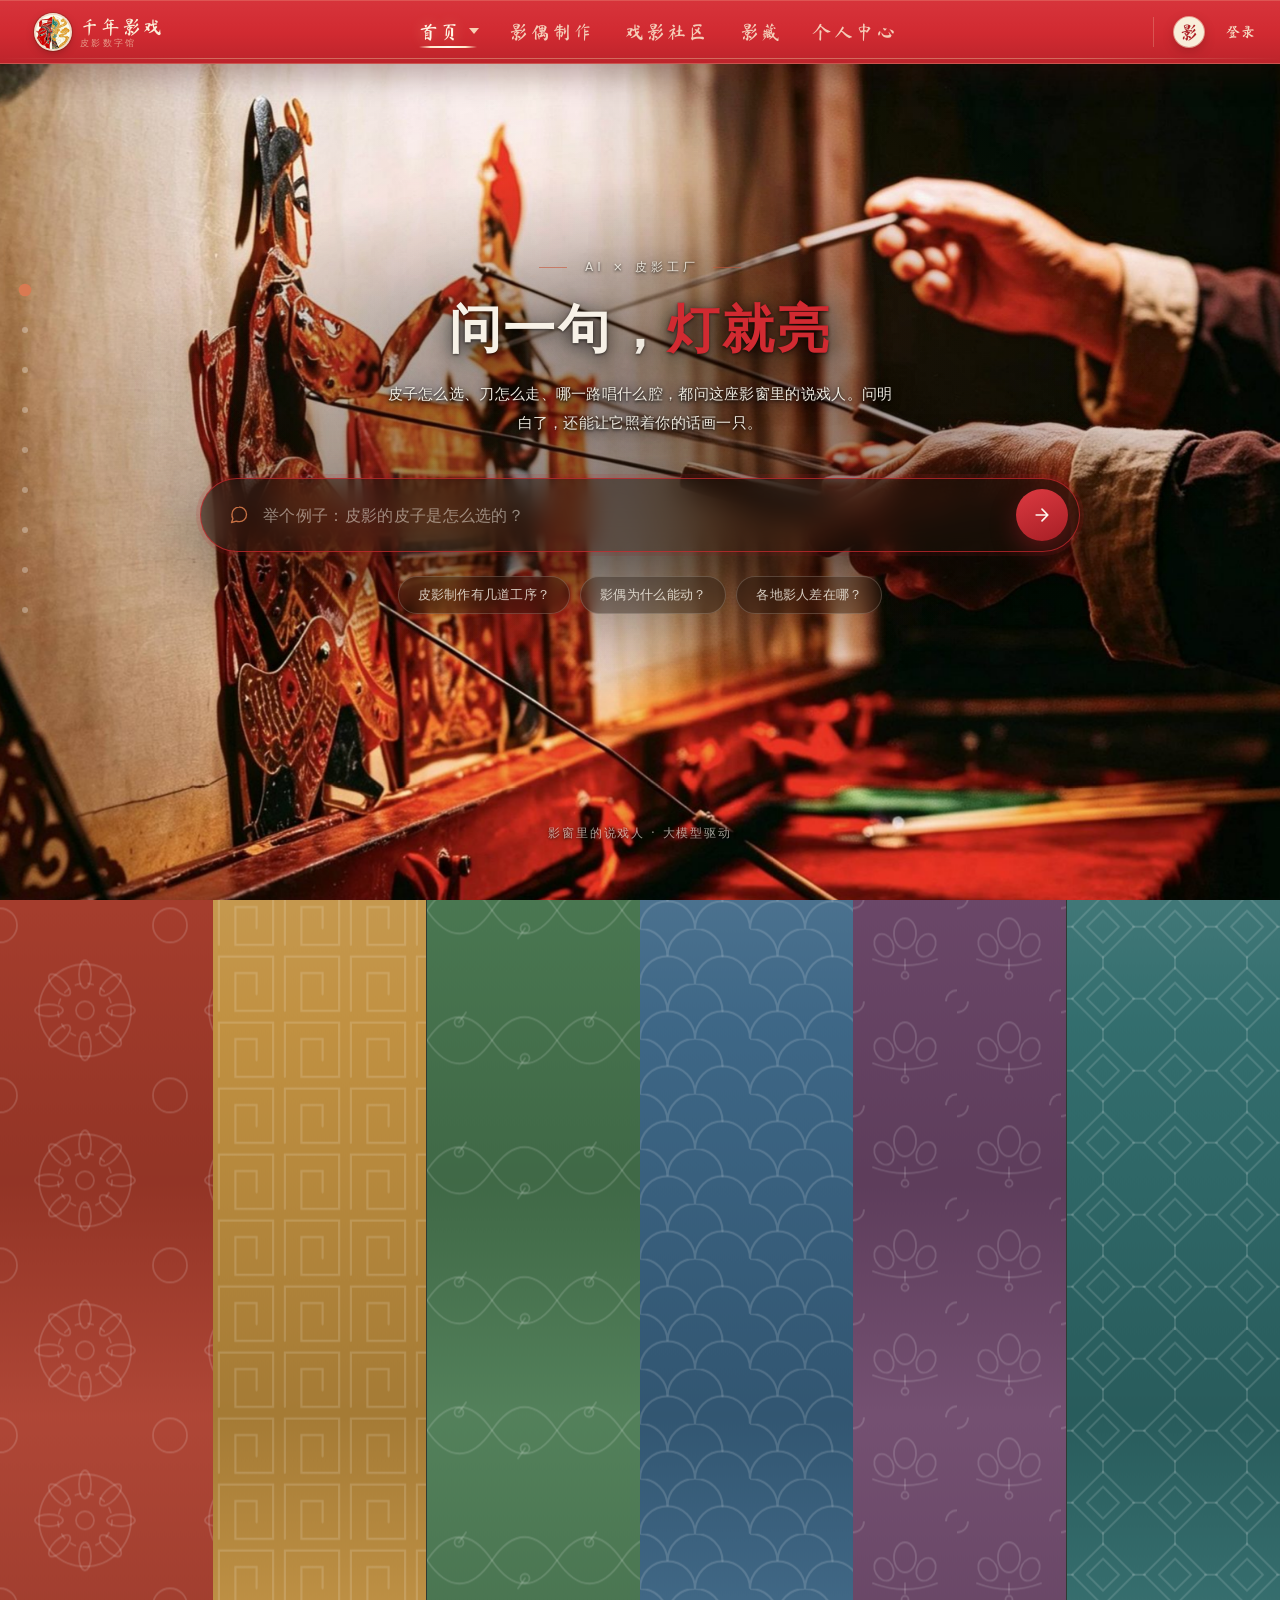
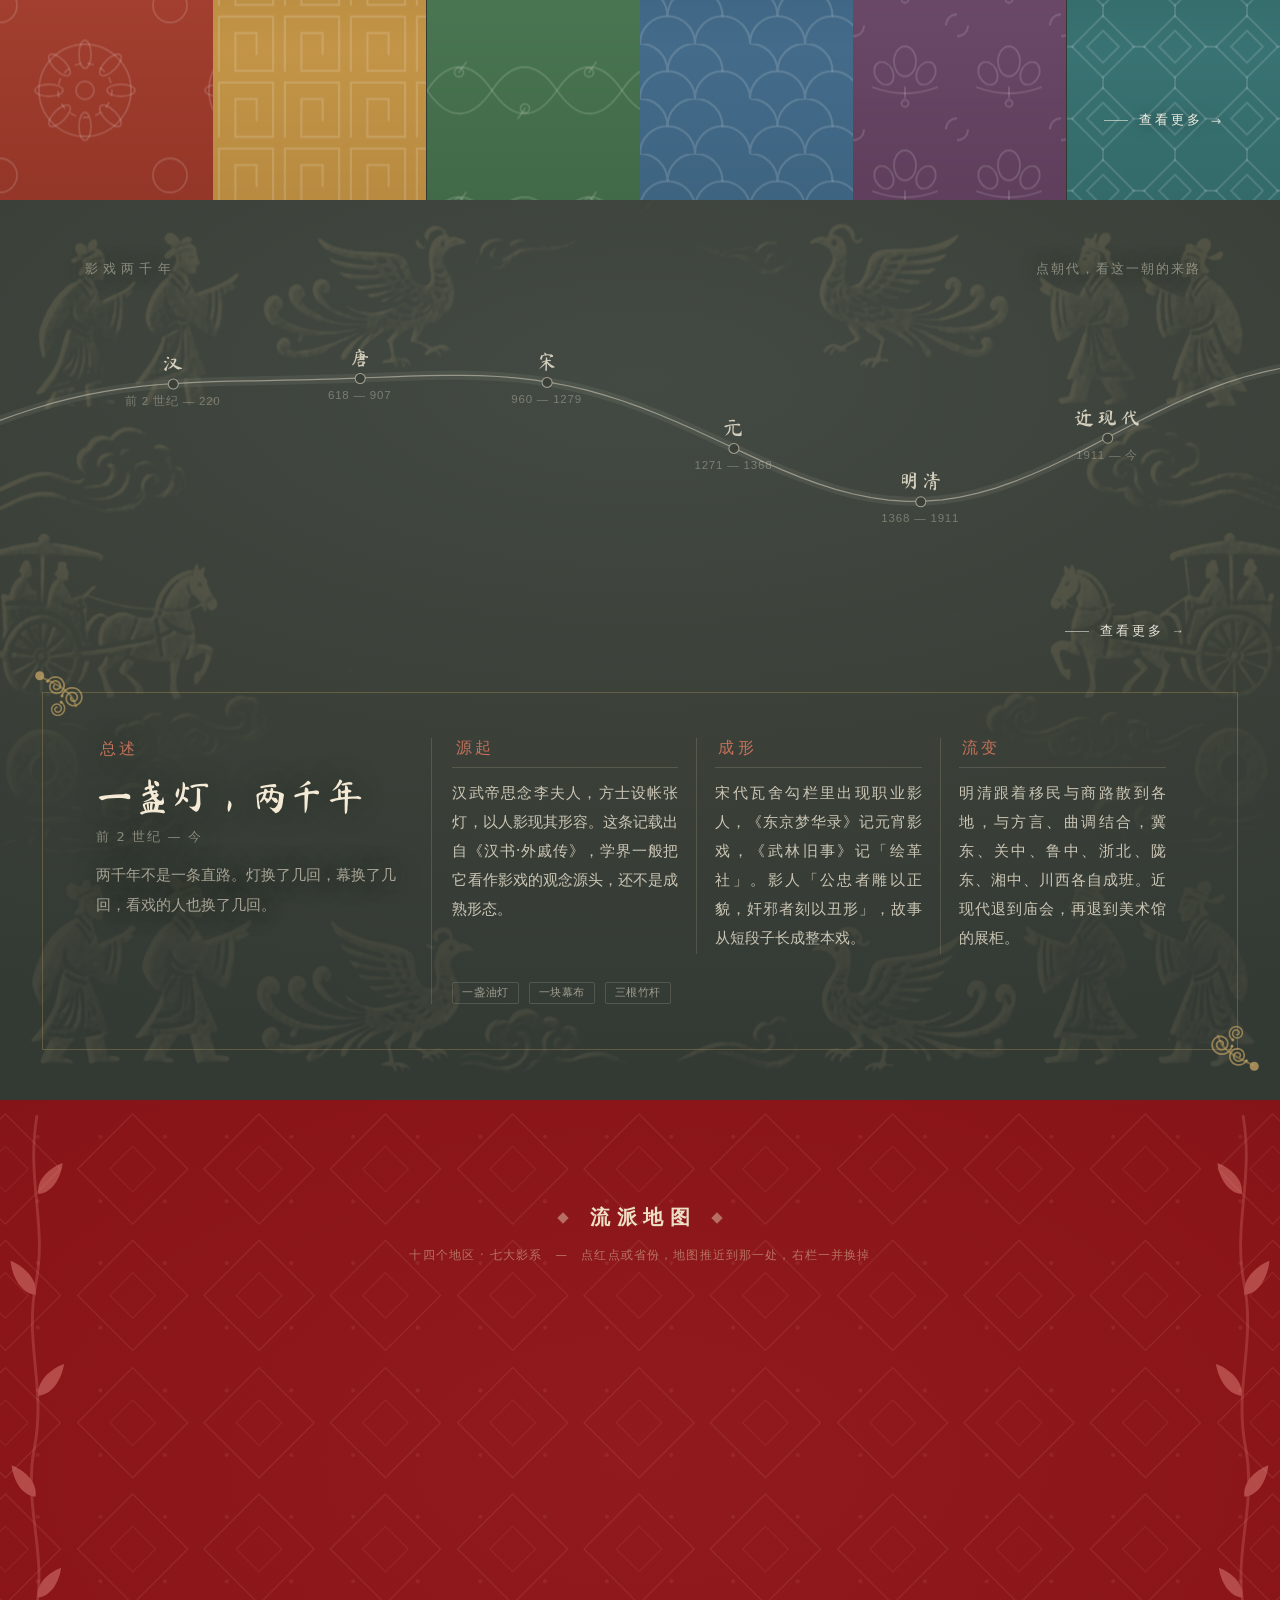
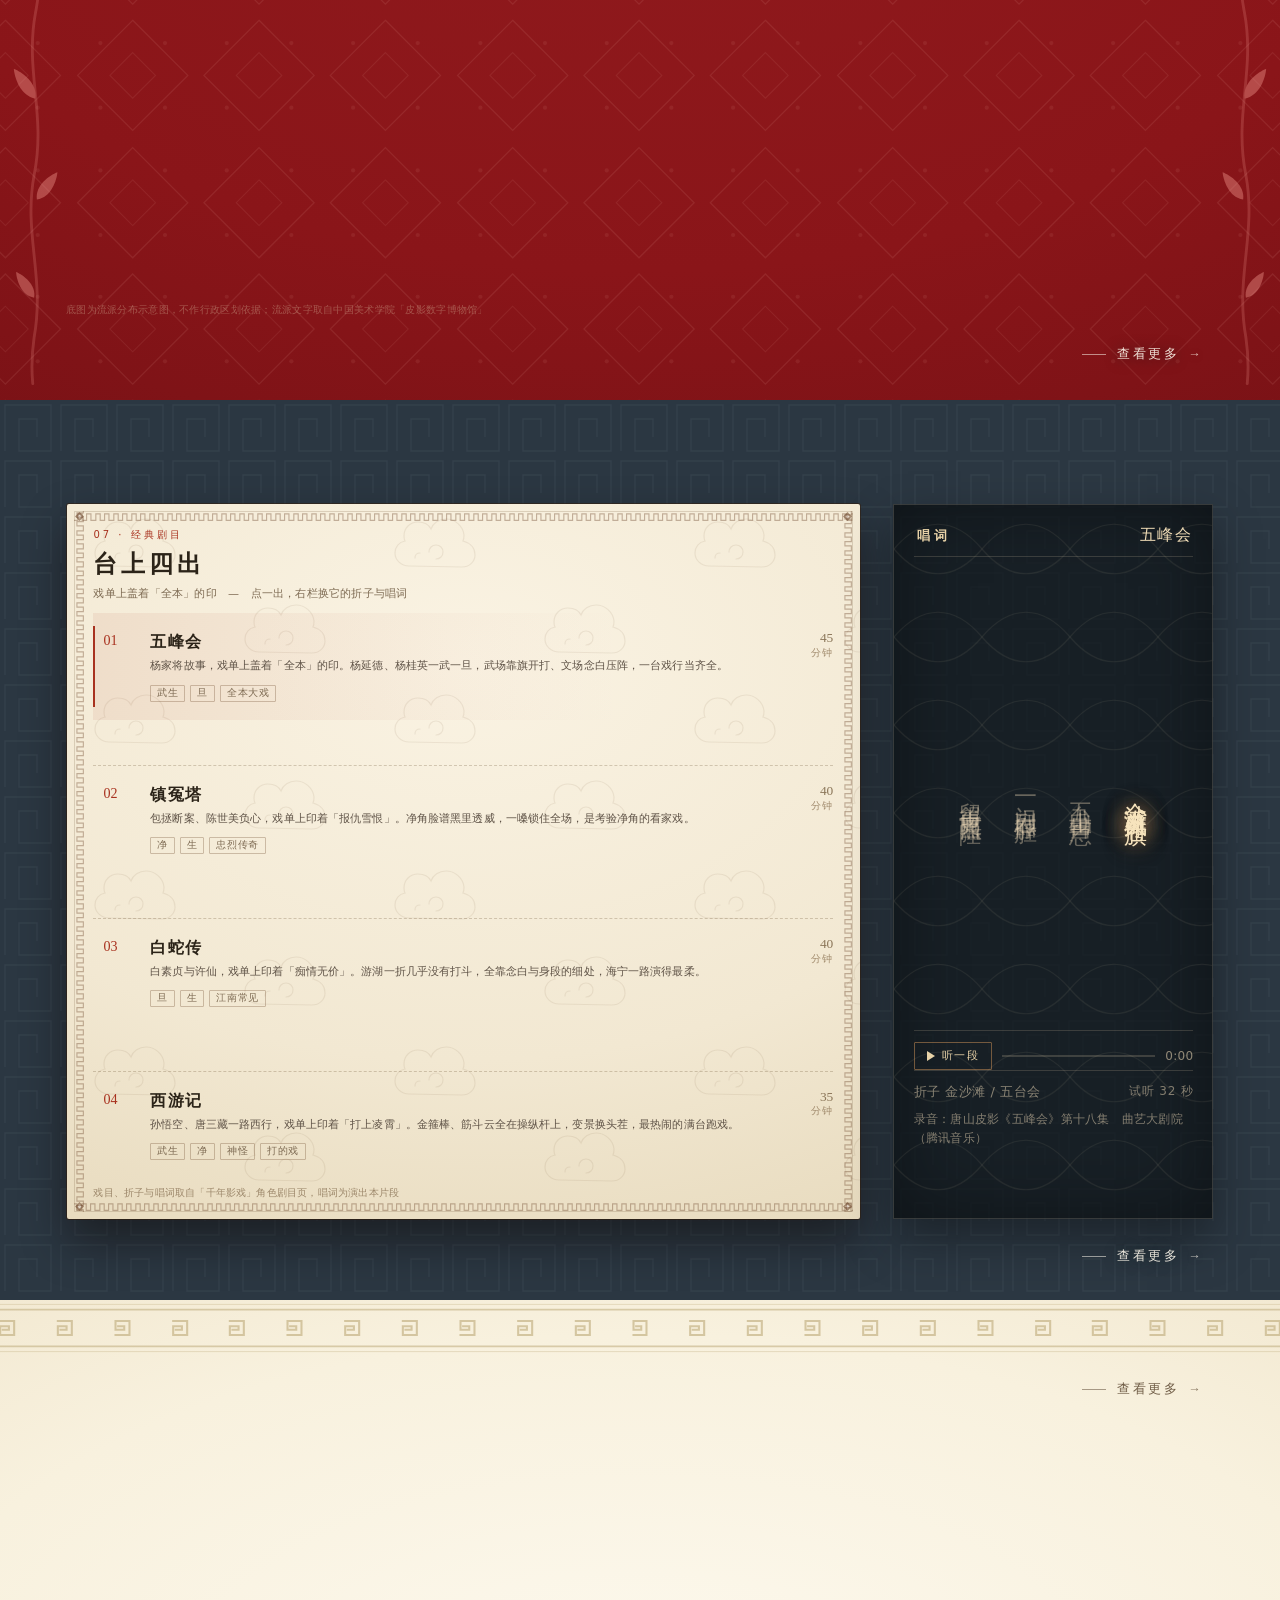
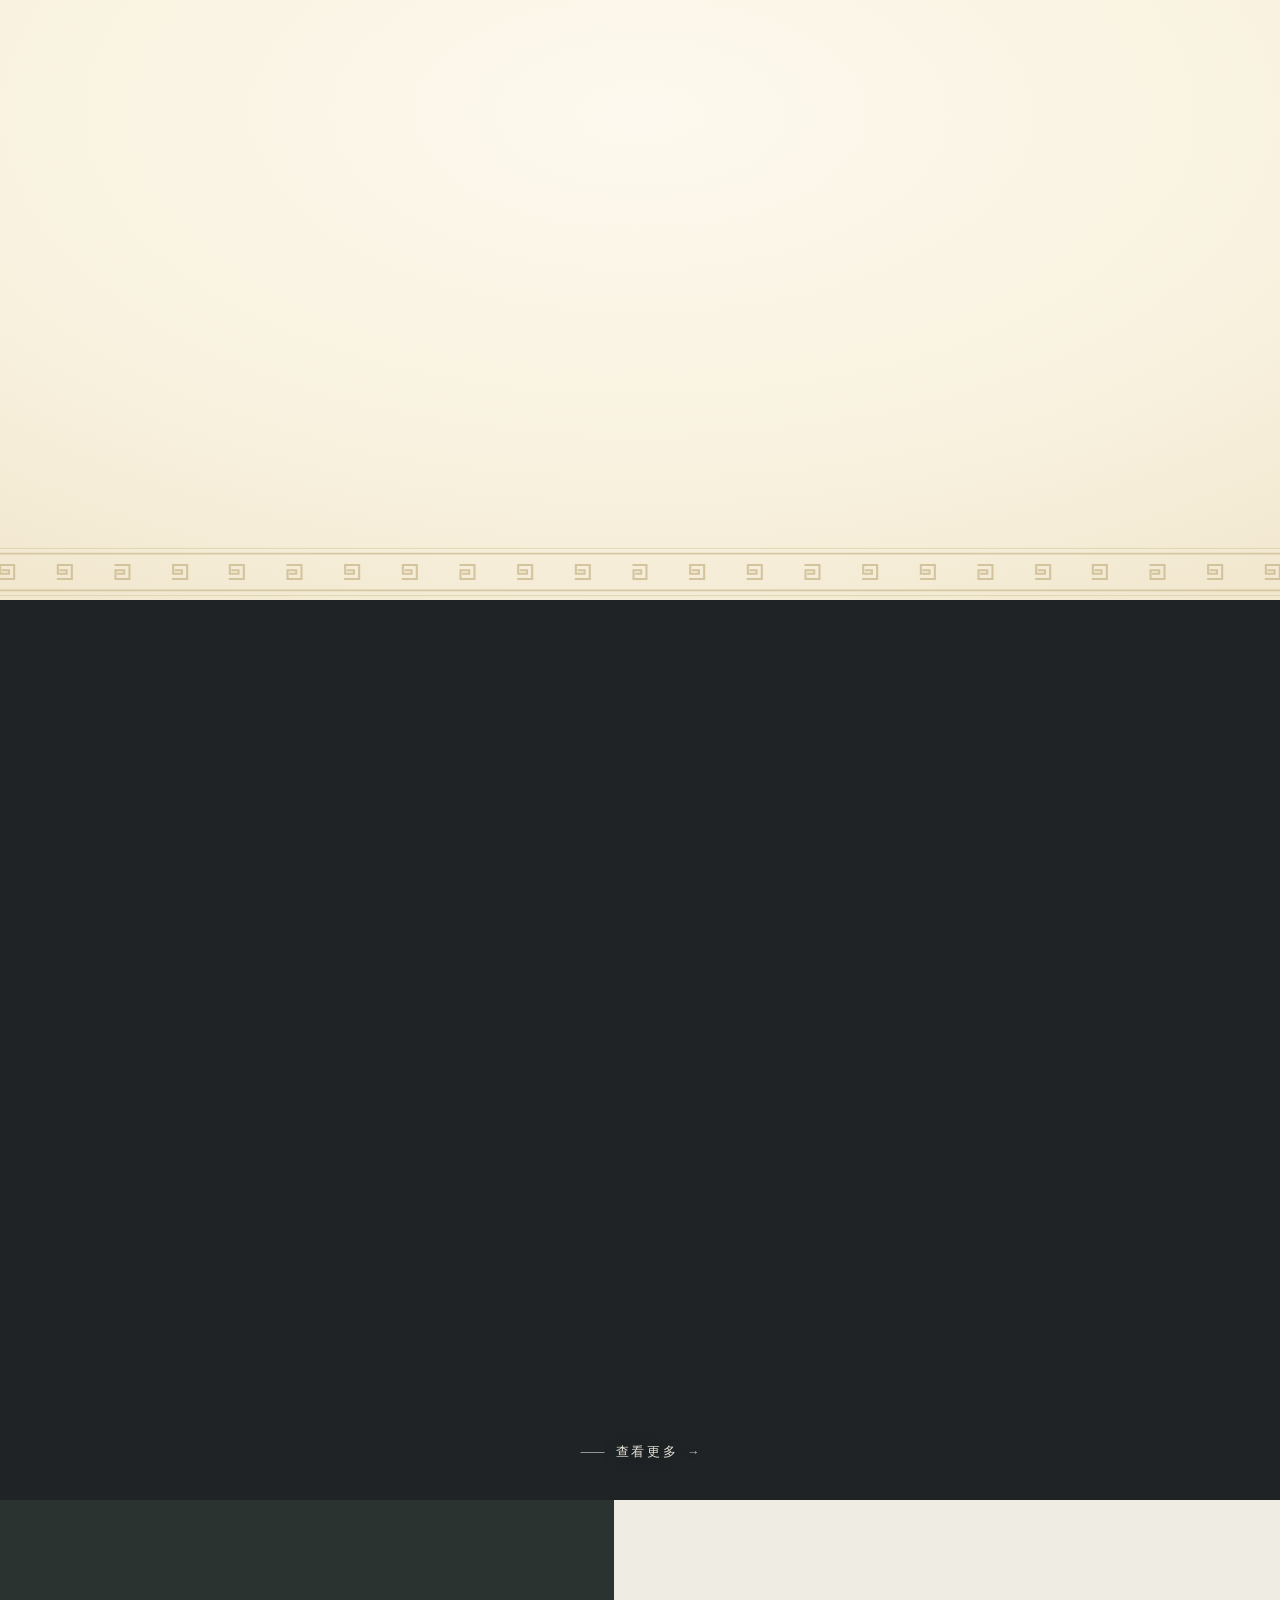
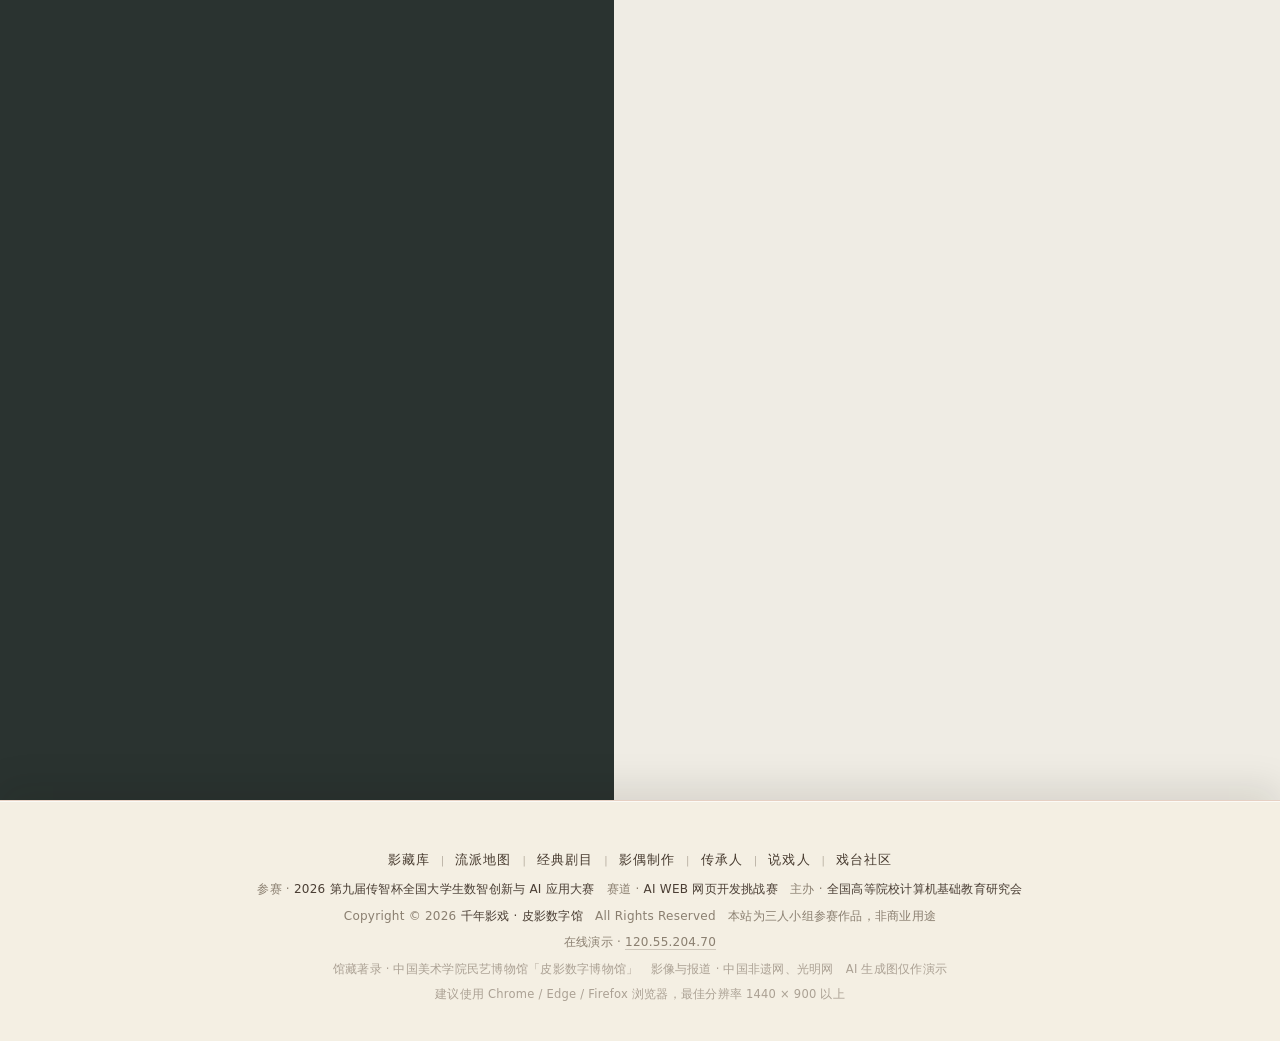
==== index.html @ c060899a "顶部导航收窄：匾额 78→64，徽标/字号/间距等比缩一档，三档断点同步下调" ====
<!doctype html>
<html lang="zh-CN">
<head>
<meta charset="utf-8">
<meta name="viewport" content="width=device-width, initial-scale=1">
<link rel="icon" href="favicon.ico" sizes="any">
<link rel="icon" type="image/png" sizes="32x32" href="assets/img/logo/favicon-32.png">
<link rel="apple-touch-icon" href="assets/img/logo/apple-touch-icon.png">
<title>千年影戏 · 一盏灯，两千年的影｜皮影数字馆</title>
<meta name="description" content="千年影戏·皮影数字馆：一盏灯、一张牛皮、两千年的影。九屏纵向影像志，从影史、流派、戏库到工序、影箱，附 AI 说戏人与线上影展。">
<meta name="author" content="千年影戏 · 三人小组">
<meta name="theme-color" content="#2a1b14">
<meta property="og:type" content="website">
<meta property="og:title" content="千年影戏 · 一盏灯，两千年的影">
<meta property="og:description" content="九屏影像志：影史、流派地图、经典剧目、影讯、七道工序、传承名册与影箱六器，附 AI 说戏人。">
<meta property="og:image" content="assets/img/logo/logo-512.png">
<meta name="twitter:card" content="summary_large_image">
<link rel="stylesheet" href="assets/css/font.css?v=11405">
<link rel="stylesheet" href="assets/css/brush.css?v=11405">
<link rel="stylesheet" href="assets/css/token.css?v=11870">
<link rel="stylesheet" href="assets/css/layout.css?v=11870">
<link rel="stylesheet" href="assets/css/anim.css?v=11405">
<link rel="stylesheet" href="assets/css/hover.css?v=11405">
<link rel="stylesheet" href="assets/css/site.css?v=11870">
<link rel="stylesheet" href="assets/css/eras.css?v=11741">
<link rel="stylesheet" href="assets/css/news-open.css?v=11405">
</head>
<body class="is-viewing-0">

<!-- ================= 顶部固定导航：朱红横匾 ================= -->
<header class="site-head">
  <div class="head-inner">
    <a class="brand" href="index.html">
      <span class="brand-seal"><img src="assets/img/logo/logo-128.png" alt="千年影戏" width="40" height="40"></span>
      <span class="brand-txt"><b>千年影戏</b><i>皮影数字馆</i></span>
    </a>
    <nav class="head-nav">
      <div class="nav-drop">
        <a href="index.html" class="is-on" aria-haspopup="true">首页<i class="nav-caret"></i></a>
        <div class="nav-drop-menu" role="menu" aria-label="扩展栏目">
          <a href="eras.html" role="menuitem"><b>影史</b><span>一盏灯，两千年</span></a>
          <a href="atlas.html" role="menuitem"><b>流派地图</b><span>十四地 · 七大影系</span></a>
          <a href="repertoire.html" role="menuitem"><b>经典剧目</b><span>台上四出 · 戏库</span></a>
          <a href="dispatch.html" role="menuitem"><b>影讯</b><span>政策 · 最新报道</span></a>
          <a href="process.html" role="menuitem"><b>工艺</b><span>七道工序 · 走刀</span></a>
          <a href="lineage.html" role="menuitem"><b>传承</b><span>四代传灯 · 名册</span></a>
        </div>
      </div>
      <a href="craft.html">影偶制作</a>
      <a href="community.html">戏影社区</a>
      <a href="vault.html">影藏</a>
      <a href="profile.html">个人中心</a>
    </nav>
    <div class="head-user">
      <a class="hu" href="profile.html">
        <span class="hu-av" data-user-av>影</span>
        <span class="hu-tx" data-user-name>登录</span>
      </a>
    </div>
  </div>
</header>

<!-- ================= 左侧悬浮栏（首屏隐藏） ================= -->
<aside class="side-rail" aria-label="悬浮入口">
  <a class="rail-item" href="#page1"><span class="rail-ico"></span><span class="rail-txt"></span></a>
  <a class="rail-item" href="#page2"><span class="rail-ico"></span><span class="rail-txt"></span></a>
  <a class="rail-item" href="#page4"><span class="rail-ico"></span><span class="rail-txt"></span></a>
  <a class="rail-item" href="#page6"><span class="rail-ico"></span><span class="rail-txt"></span></a>
  <a class="rail-item" href="#page8"><span class="rail-ico"></span><span class="rail-txt"></span></a>
</aside>

<!-- ================= 右侧圆点导航 ================= -->
<nav class="dot-nav" aria-label="分屏导航">
  <button type="button" data-go="0"><i></i><span class="dot-tip"><b>皮影工厂</b></span></button>
  <button type="button" data-go="1"><i></i><span class="dot-tip"><b>影藏</b></span></button>
  <button type="button" data-go="2"><i></i><span class="dot-tip"><b>影史</b></span></button>
  <button type="button" data-go="3"><i></i><span class="dot-tip"><b>流派地图</b></span></button>
  <button type="button" data-go="4"><i></i><span class="dot-tip"><b>经典剧目</b></span></button>
  <button type="button" data-go="5"><i></i><span class="dot-tip"><b>影讯</b></span></button>
  <button type="button" data-go="6"><i></i><span class="dot-tip"><b>工序</b></span></button>
  <button type="button" data-go="7"><i></i><span class="dot-tip"><b>传承</b></span></button>
  <button type="button" data-go="8"><i></i><span class="dot-tip"><b>关于</b></span></button>
</nav>

<!-- ================= 分屏容器 ================= -->
<main id="deck" class="deck">
  <!-- ---------- 01 AI 问答：一个大输入框，发出去就进对话页 ---------- -->
  <section class="sec sec-ask" id="page1" data-anchor="page1">
    <!-- 首屏背景：六张实拍轮换，图在 assets/img/hero/，由 hero.js 换页 -->
    <div class="hero-bg" aria-hidden="true">
      <div class="hero-slide" style="background-image:url('assets/img/hero/06.jpg')"></div>
      <div class="hero-slide" style="background-image:url('assets/img/hero/02.jpg')"></div>
      <div class="hero-slide" style="background-image:url('assets/img/hero/05.jpg')"></div>
      <div class="hero-slide is-bright" style="background-image:url('assets/img/hero/01.jpg')"></div>
      <div class="hero-slide" style="background-image:url('assets/img/hero/04.jpg')"></div>
      <div class="hero-slide" style="background-image:url('assets/img/hero/03.jpg')"></div>
    </div>
    <div class="ask-veil" aria-hidden="true"></div>

    <div class="ask-wrap">
      <p class="ask-kicker">AI × 皮影工厂</p>
      <h1 class="ask-title">问一句，<em>灯就亮</em></h1>
      <p class="ask-lede">皮子怎么选、刀怎么走、哪一路唱什么腔，都问这座影窗里的说戏人。问明白了，还能让它照着你的话画一只。</p>

      <form class="ask-box" id="askForm" action="chat.html" method="get">
        <svg class="ask-ico" viewBox="0 0 24 24" aria-hidden="true" fill="none"
             stroke="currentColor" stroke-width="1.6" stroke-linecap="round" stroke-linejoin="round">
          <path d="M21 11.5a8.4 8.4 0 0 1-9 8.4 9.9 9.9 0 0 1-3.3-.6L3 21l1.7-4.6A8.2 8.2 0 0 1 3.6 11 8.4 8.4 0 0 1 12 2.6a8.4 8.4 0 0 1 9 8.9z"/>
        </svg>
        <input class="ask-input" id="askQ" name="q" type="text" maxlength="120"
               autocomplete="off" spellcheck="false"
               aria-label="向说戏人提问"
               placeholder="举个例子：皮影的皮子是怎么选的？">
        <button class="ask-go" type="submit" aria-label="开始对话">
          <svg viewBox="0 0 24 24" fill="none" stroke="currentColor" stroke-width="2"
               stroke-linecap="round" stroke-linejoin="round" aria-hidden="true">
            <path d="M5 12h13M12 5l7 7-7 7"/>
          </svg>
        </button>
      </form>

      <!-- 就地作答：点发送后答案摊在这里，不跳页 -->
      <div class="ask-live" id="askLive" hidden aria-live="polite">
        <div class="ask-live-head"><i></i><span>问：</span><b id="askLiveQ"></b></div>
        <div class="ask-live-body" id="askLiveA"></div>
        <div class="ask-live-foot">
          <a class="ask-live-more" id="askLiveMore" href="chat.html">接着说，进影窗问答<span aria-hidden="true">→</span></a>
          <button class="ask-live-close" id="askLiveClose" type="button">收起</button>
        </div>
      </div>

      <div class="ask-chips">
        <button type="button" data-q="皮影制作有几道工序？">皮影制作有几道工序？</button>
        <button type="button" data-q="影偶为什么能动？">影偶为什么能动？</button>
        <button type="button" data-q="各地影人差在哪？">各地影人差在哪？</button>
      </div>
    </div>

    <p class="ask-note">影窗里的说戏人 · 大模型驱动</p>
  </section>

  <!-- ---------- 02 彩色竖条墙 + 挂幅卡片 ---------- -->
  <section class="sec sec-panels sec-tone-1" id="page2" data-anchor="page2">
    <!-- 六块彩色底：一块一色，奇数块往上滑、偶数块往下滑 -->
    <div class="panels" aria-hidden="true">
      <i style="--pc:#ab3d2c"></i>
      <i style="--pc:#c08f3e"></i>
      <i style="--pc:#4a7a52"></i>
      <i style="--pc:#3a6484"></i>
      <i style="--pc:#6d476a"></i>
      <i style="--pc:#2f6b6b"></i>
    </div>

    <!-- 六件影箱家当：1/3/5 落在靠下那条水平线上、名字摆在卡片上方；
         2/4/6 落在靠上那条、名字摆在卡片下方，一上一下错开。
         点卡片 → 卡片连同名字滑走，宣纸方块载着著录从另一头滑上来 -->
    <div class="pcards pcards--six">
      <div class="pcell" style="--y:45%">
        <figure class="pcard" style="--r:-1.2deg; --c:#efc8bd; --d:0s">
          <span class="pcard-name">头茬</span>
          <img src="assets/img/parts/toucha.png" alt="皮影头茬：韦陀，清代，牛皮，河北邯郸肥乡旧店" width="675" height="900">
        </figure>
        <div class="pintro">
          <h3 class="pintro-title">头茬</h3>
          <p class="pintro-txt">一颗头定行当。这具韦陀专用头茬，刻纹盘绕、眉眼压得极低，眼与口都刻空——隔着亮子看，只剩一道黑影。头饰分冠、帽、盔、巾四类，看帽上的名色，就知这是将、是官，还是神。</p>
        </div>
      </div>
      <div class="pcell" style="--y:23.5%">
        <figure class="pcard" style="--r:1.4deg; --c:#f2dcae; --d:.15s">
          <span class="pcard-name">砌末</span>
          <img src="assets/img/parts/qiemo.png" alt="皮影砌末：椅子，清代，牛皮，河南安阳滑县" width="675" height="900">
        </figure>
        <div class="pintro">
          <h3 class="pintro-title">砌末</h3>
          <p class="pintro-txt">桌椅、案几、山石，一场戏的场面靠这几件拼。这把带扶手的椅子椅腿已残，关节上的绑绳还在。砌末全靠简约的符号点题——富贵人家添几笔雕刻，穷人家连裙围也不加。</p>
        </div>
      </div>
      <div class="pcell" style="--y:45%">
        <figure class="pcard" style="--r:1deg; --c:#c6ddca; --d:.3s">
          <span class="pcard-name">衬景</span>
          <img src="assets/img/parts/chenjing.png" alt="皮影衬景：莲花台，清代，牛皮，河北邯郸肥乡旧店" width="900" height="675">
        </figure>
        <div class="pintro">
          <h3 class="pintro-title">衬景</h3>
          <p class="pintro-txt">摆上莲花台，就知道这场戏在仙界。台上四个力士撑着莲座，一层花瓣一层云气，边角再挂两朵未开的莲。衬景只管交代「这是什么地方」，整幅铺满亮子，一米多高、两米多宽。</p>
        </div>
      </div>
      <div class="pcell" style="--y:23.5%">
        <figure class="pcard" style="--r:-1.4deg; --c:#bed6e9; --d:.45s">
          <span class="pcard-name">坐骑</span>
          <img src="assets/img/parts/zuoqi.png" alt="皮影坐骑：龙首驹，牛皮，河北唐山" width="900" height="675">
        </figure>
        <div class="pintro">
          <h3 class="pintro-title">坐骑</h3>
          <p class="pintro-txt">只在武戏和神怪戏里出场。龙首、马身，通体鳞甲，鬃毛一根根刻出，鞍鞯压在背上。件数最少，雕工反而最放得开——怎么密怎么刻。马腿的关节也留出皮线，跑起来才不僵。</p>
        </div>
      </div>
      <div class="pcell" style="--y:45%">
        <figure class="pcard" style="--r:-1deg; --c:#ddc3e0; --d:.6s">
          <span class="pcard-name">身段</span>
          <img src="assets/img/parts/liantou.png" alt="皮影身段：孙悟空整身，清代，牛皮，河北邯郸肥乡旧店" width="675" height="900">
        </figure>
        <div class="pintro">
          <h3 class="pintro-title">身段</h3>
          <p class="pintro-txt">不拆的一整件，头与身连在同一块皮上。这具悟空执棒而立，红裤、虎皮裙，脚下接一根签子直通上身。多数影人头身分开：身段叫「桩子」，胸臀四肢连手共十件，以皮线连缀。</p>
        </div>
      </div>
      <div class="pcell" style="--y:23.5%">
        <figure class="pcard" style="--r:1.2deg; --c:#bcdcd9; --d:.75s">
          <span class="pcard-name">戳子</span>
          <img src="assets/img/parts/chuozi.png" alt="皮影戳子：团花衫，清代，牛皮，甘肃天水" width="675" height="900">
        </figure>
        <div class="pintro">
          <h3 class="pintro-title">戳子</h3>
          <p class="pintro-txt">一件团花衫上要刻满团花，刀口留筋，透光才不糊。戏班看手艺，先看戳子的线密不密、留筋匀不匀。一套影箱头茬能有几百上千件，戳子只备几十件——换戏换的是头，身子还是那一件。</p>
        </div>
      </div>
    </div>

    <!-- 右下角：进「影藏」整页看六器与三百帧藏品 -->
    <a class="p-more" href="vault.html" aria-label="查看更多影藏藏品">
      <span class="p-more-txt">查看更多</span>
    </a>
  </section>

  <!-- ---------- 03 竖条上半 + 居中说明 ---------- -->
  <section class="sec sec-slots-half sec-tone-2" id="page3" data-anchor="page3">
    <!-- 整屏的剪纸花纹：六朝各一张，四角布局，中间空出来给字 -->
    <div class="era-figs" id="eraFigs" aria-hidden="true">
      <img src="assets/img/eras/pat/han.webp?v=11405" alt="">
      <img src="assets/img/eras/pat/tang.webp?v=11405" alt="">
      <img src="assets/img/eras/pat/song.webp?v=11405" alt="">
      <img src="assets/img/eras/pat/yuan.webp?v=11405" alt="">
      <img src="assets/img/eras/pat/ming.webp?v=11405" alt="">
      <img src="assets/img/eras/pat/modern.webp?v=11405" alt="">
    </div>

    <!-- 上半：一条流动的曲线，六朝钉在线上，随曲线一起走 -->
    <div class="era-band">
      <p class="era-kicker">影戏两千年</p>
      <p class="era-hint">点朝代，看这一朝的来路</p>

      <svg class="era-curve" id="eraCurve" preserveAspectRatio="none" aria-hidden="true">
        <path class="era-glow" id="eraGlow" d=""></path>
        <path class="era-line" id="eraLine" d=""></path>
      </svg>
      <div class="era-nodes" id="eraNodes"></div>
    </div>

    <!-- 下半：没选朝代时是总述，选中就换成那一朝 -->
    <div class="era-copy">
      <!-- 两枚角花挂在外层，切朝代时不参与重绘，所以不会闪 -->
      <i class="ec-corner ec-corner--tl" aria-hidden="true"></i>
      <i class="ec-corner ec-corner--br" aria-hidden="true"></i>
      <div class="ec" id="eraCopy"></div>
    </div>

    <a class="more more--eras" href="eras.html" aria-label="查看更多影史">查看更多</a>
  </section>

  <!-- ---------- 04 流派地图 + 地区介绍 ---------- -->
  <section class="sec sec-map sec-tone-4" id="page5" data-anchor="page5">
    <div class="sec-title">
      <i class="orn"></i>
      <h2 class="map-h">流派地图</h2>
      <i class="orn"></i>
    </div>
    <p class="map-sub">十四个地区 · 七大影系　—　点红点或省份，地图推近到那一处，右栏一并换掉</p>

    <div class="map-wrap">
      <div class="map-canvas">
        <div class="map-plate" data-rv>
          <svg class="cn-map" id="cnMap" viewBox="0 0 768.6 648.3" role="img"
               aria-label="中国皮影流派分布示意地图">
            <g id="cnProv"></g>
            <!-- 聚焦层：选中那一省的轮廓，一道浅蓝的线沿边流走 -->
            <g id="cnFocus" class="cn-focus" aria-hidden="true"></g>
            <g id="cnPins"></g>
          </svg>
          <div class="cn-inset" id="cnInset" aria-hidden="true"></div>

          <!-- 图例挂在图纸左上角，竖排 -->
          <div class="cn-legend" id="cnLegend" data-rv>
            <b class="cn-lg-t">七大影系</b>
          </div>
        </div>
        <p class="map-note">底图为流派分布示意图，不作行政区划依据；流派文字取自中国美术学院「皮影数字博物馆」</p>
      </div>

      <aside class="map-panel" id="mapPanel" aria-live="polite" data-rv></aside>
    </div>

    <a class="more more--map" href="atlas.html" aria-label="查看更多流派">查看更多</a>
  </section>

  <!-- ---------- 05 经典剧目：一张戏单 + 一栏唱词 ---------- -->
  <section class="sec sec-plays sec-tone-6" id="page7" data-anchor="page7">
    <div class="play-wrap">
      <div class="play-sheet">
        <header class="ps-head">
          <p class="ps-kick">07 · 经典剧目</p>
          <h2 class="ps-h">台上四出</h2>
          <p class="ps-sub">戏单上盖着「全本」的印　—　点一出，右栏换它的折子与唱词</p>
        </header>
        <ul class="ps-list" id="psList"></ul>
        <p class="ps-note">戏目、折子与唱词取自「千年影戏」角色剧目页，唱词为演出本片段</p>
      </div>

      <aside class="play-lyric" aria-live="polite">
        <div class="ly-head">
          <b>唱词</b>
          <span class="ly-show" id="lyShow">五峰会</span>
        </div>
        <div class="ly-lines" id="lyLines"></div>

        <div class="ly-audio">
          <button class="ly-play" id="lyPlay" type="button">
            <span class="ly-ico" aria-hidden="true"></span><span id="lyPlayTxt">听一段</span>
          </button>
          <span class="ly-track" aria-hidden="true"><i id="lyFill"></i></span>
          <span class="ly-time" id="lyTime">0:00</span>
        </div>

        <div class="ly-foot">
          <span class="ly-acts" id="lyActs"></span>
          <span class="ly-min" id="lyMin"></span>
        </div>

        <p class="ly-src" id="lySrc"></p>
        <audio id="lyAudio" preload="none"></audio>
      </aside>
    </div>

    <a class="more more--plays" href="repertoire.html" aria-label="查看更多剧目">查看更多</a>
  </section>

  <!-- ---------- 06 影讯：头图 / 速览 / 现场 ---------- -->
  <section class="sec sec-col3 sec-tone-3" id="page4" data-anchor="page4">
    <div class="col3">

      <!-- 左：一条带图的头条 -->
      <article class="col" data-news="n2">
        <div class="col-head"><i class="orn"></i><h2 class="col-title">头条</h2><i class="orn"></i></div>

        <figure class="nw-fig">
          <img src="assets/img/news/n2-ai.jpg" alt="皮影戏片《水漫金山》：龙首将官、执镜武将、宝塔与乘云影偶，陕西藏品" width="1000" height="601">
          <figcaption>图｜《水漫金山》戏片 · 陕西　中国美术学院皮影数字博物馆</figcaption>
        </figure>

        <p class="nw-kicker"><b>数字化</b><i></i><span>光明网</span><i></i><span>2025-10-20</span></p>
        <h3 class="nw-title">AI 皮影资料库开放：输入草图，十秒生成一件数字皮影</h3>
        <p class="nw-text">在北京汪氏皮影艺术馆，清华美院姚智皓演示了与汪氏皮影共同研发的 AI 皮影资料库：高清拍摄、逐件标注建成数据集，输入草图和关键词，十秒就能生成数字皮影。</p>
        <p class="nw-text">第五代传承人党飞华说，过去学艺要拜师多年，如今门槛降到会画草图。他给自己定了三年目标——让全球一百万人成为皮影创作者。</p>
      </article>

      <!-- 中：从其余资讯里挑三条，各作一段概述 -->
      <div class="col">
        <div class="col-head"><i class="orn"></i><h2 class="col-title">速览</h2><i class="orn"></i></div>

        <div class="row-list row-list-lg">
          <article class="row-block" data-news="n4">
            <p class="nw-kicker"><b>演出</b><i></i><span>央视网</span><i></i><span>2025-02-12</span></p>
            <h3 class="nw-title nw-title--sm">龙江皮影登上亚冬会舞台</h3>
            <p class="nw-sum">运动员村一楼展厅，舞台以冰雪大世界为背景，影人在幕后演绎冬季花样冰舞，向亚洲 34 个国家和地区的健儿道一声欢迎。</p>
          </article>

          <article class="row-block" data-news="n5">
            <p class="nw-kicker"><b>抢救记录</b><i></i><span>新华社</span><i></i><span>2023-06-11</span></p>
            <h3 class="nw-title nw-title--sm">八十三岁，还在窑洞里撑幕布</h3>
            <p class="nw-sum">甘肃环县陈旗塬村的一孔窑洞，83 岁的敬廷佑端坐幕布中央，《竹林会》开戏。敬家班 1903 年成班，如今撑幕布的，还是那对八十多岁的兄弟。</p>
          </article>

          <article class="row-block" data-news="n1">
            <p class="nw-kicker"><b>名录</b><i></i><span>新华社</span><i></i><span>2011-11-27</span></p>
            <h3 class="nw-title nw-title--sm">中国皮影戏列入人类非遗代表作名录</h3>
            <p class="nw-sum">巴黎，保护非物质文化遗产政府间委员会第 6 届会议决定，把中国皮影戏列入名录。一人操数偶、即兴演唱、兼奏数器的本事，由此进入世界级保护视野。</p>
          </article>
        </div>
      </div>

      <!-- 右：一条带图的现场，图压在栏底 -->
      <article class="col" data-news="n9">
        <div class="col-head"><i class="orn"></i><h2 class="col-title">现场</h2><i class="orn"></i></div>

        <p class="nw-kicker"><b>演出</b><i></i><span>新华网甘肃频道</span><i></i><span>2025-11-26</span></p>
        <h3 class="nw-title nw-title--sm">高铁把环县道情皮影带出了圈</h3>
        <p class="nw-text">国庆黄金周，庆阳一中的学生一早就坐上高铁，从西峰直奔环县，只为在环州故城看一场道情皮影、上手刻一刀。</p>
        <p class="nw-text">皮影馆里，传承人张志文俯身雕的是一件高铁造型的影偶，流线车身刻得一丝不苟。他说，高铁给了环县机遇，他要拿这门老手艺把它记下来。</p>

        <figure class="nw-fig nw-fig--bottom">
          <img src="assets/img/news/n9-rail.jpg" alt="皮影戏片《沙家浜》：持枪兵士、草房、茶桌与花盆，河北唐山藏品" width="1000" height="645">
          <figcaption>图｜《沙家浜》戏片 · 河北唐山　中国美术学院皮影数字博物馆</figcaption>
        </figure>
      </article>

    </div>

    <a class="more more--ink more--news" href="dispatch.html" aria-label="查看更多影讯">查看更多</a>
  </section>

  <!-- ---------- 07 六列竖卡：从一张皮到一只能上台的影偶 ---------- -->
  <section class="sec sec-six sec-tone-7" id="page8" data-anchor="page8">
    <div class="six-wrap">
      <div class="six-col" data-rv data-dir="up">
        <span class="six-no">01</span>
        <figure class="six-fig">
          <img src="assets/img/craft/step1.jpg" alt="选皮工序：刮制好的皮绷在竹木架上阴干，皮面净亮透明" width="560" height="748">
        </figure>
        <div class="six-cap">
          <h3 class="six-txt">选皮</h3>
          <p class="six-more">一张驴皮万刻刀。薄皮留头胸腹，厚皮留腿脚，影偶才上轻下重。</p>
        </div>
      </div>
      <div class="six-col" data-rv data-dir="down">
        <span class="six-no">02</span>
        <figure class="six-fig">
          <img src="assets/img/craft/step2.jpg" alt="描样工序：在纸样上起稿勾线，画出人物轮廓与纹样" width="560" height="748">
        </figure>
        <div class="six-cap">
          <h3 class="six-txt">描样</h3>
          <p class="six-more">皮要推平再下针。侧影起稿，关节先留余地。</p>
        </div>
      </div>
      <div class="six-col" data-rv data-dir="up">
        <span class="six-no">03</span>
        <figure class="six-fig">
          <img src="assets/img/craft/step3.jpg" alt="雕刻工序：顺丝走刀，在皮上镂刻出细密纹样" width="560" height="748">
        </figure>
        <div class="six-cap">
          <h3 class="six-txt">雕刻</h3>
          <p class="six-more">顺丝走刀，阳刻为主。关节留筋，一断整件废。</p>
        </div>
      </div>
      <div class="six-col" data-rv data-dir="down">
        <span class="six-no">04</span>
        <figure class="six-fig">
          <img src="assets/img/craft/step4.jpg" alt="上色工序：细笔敷彩，矿物颜料先浅后深" width="560" height="748">
        </figure>
        <div class="six-cap">
          <h3 class="six-txt">上色</h3>
          <p class="six-more">矿物色趁热敷，先浅后深，双面罩两三遍。</p>
        </div>
      </div>
      <div class="six-col" data-rv data-dir="up">
        <span class="six-no">05</span>
        <figure class="six-fig">
          <img src="assets/img/craft/step5.jpg" alt="缀结工序：装签子、连关节，把各部件缀成整身" width="560" height="748">
        </figure>
        <div class="six-cap">
          <h3 class="six-txt">缀结</h3>
          <p class="six-more">三根签子定乾坤：胸一、手二，武场挪后肩。</p>
        </div>
      </div>
      <div class="six-col" data-rv data-dir="down">
        <span class="six-no">06</span>
        <figure class="six-fig">
          <img src="assets/img/craft/step6.jpg" alt="整平工序：敷彩完成的部件平铺展平，进入发汗压制定型" width="560" height="748">
        </figure>
        <div class="six-cap">
          <h3 class="six-txt">整平</h3>
          <p class="six-more">发汗压平，低温多次；高温起泡，前功尽弃。</p>
        </div>
      </div>
    </div>

    <a class="more more--six" href="process.html" aria-label="查看更多工艺">查看更多</a>
  </section>

  <!-- ---------- 08 传承：左图右纸，三个人换着看 ---------- -->
  <section class="sec sec-split sec-tone-5" id="page6" data-anchor="page6">
    <div class="inh-deco" aria-hidden="true">
      <span class="deco deco--f1"></span>
      <span class="deco deco--f2"></span>
      <span class="deco deco--f3"></span>
      <span class="deco deco--f4"></span>
      <img class="deco-pup deco-pup--a" src="assets/img/parts/liantou.png" alt="">
    </div>

    <div class="split-left">
      <span class="inh-idx" id="inhIdx">01 / 05</span>

      <figure class="inh-photo">
        <span class="inh-glow" aria-hidden="true"></span>
        <div class="inh-mask">
          <img class="inh-prev" id="inhPrev" alt="" aria-hidden="true">
          <img class="inh-cur" id="inhImg" src="assets/img/people/fan.jpg"
               alt="范正安在泰山皮影剧场演出，一人操偶兼踩打乐器" width="640" height="426">
        </div>
        <span class="inh-ring" aria-hidden="true"></span>
        <span class="inh-ring2" aria-hidden="true"></span>
      </figure>

      <div class="inh-sign">
        <span class="inh-name" id="inhName">范正安</span>
        <i class="inh-sep" aria-hidden="true"></i>
        <span class="inh-word" id="inhWord">十不闲</span>
      </div>

      <p class="inh-cap" id="inhCap">山东泰安 · 泰山皮影戏　摄影 朱峥 / 新华社</p>
    </div>

    <div class="split-right">
      <div class="inh-body">
        <h2 class="inh-h">传灯有径</h2>
        <p class="inh-lede">名录确立了，传承人认定了，接下来是「有人学、有人教」。五位国家级代表性传承人，各守一门险些断掉的活——名字都串在这条线上，指到谁，左边就换谁。</p>

        <div class="inh-stage" id="inhStage">
          <div class="inh-thread" id="inhThread" role="tablist" aria-label="国家级代表性传承人">
              <span class="inh-rail" aria-hidden="true"></span>

            <button class="inh-node is-on" type="button" role="tab" aria-selected="true" data-i="0">
              <span class="in-dot" aria-hidden="true"></span>
              <span class="in-txt"><span class="in-name">范正安</span><span class="in-word">十不闲</span></span>
              <span class="in-place">山东泰安 · 泰山皮影戏</span>
            </button>

            <button class="inh-node" type="button" role="tab" aria-selected="false" data-i="1">
              <span class="in-dot" aria-hidden="true"></span>
              <span class="in-txt"><span class="in-name">张坤荣</span><span class="in-word">唱做一身</span></span>
              <span class="in-place">浙江海宁 · 海宁皮影戏</span>
            </button>

            <button class="inh-node" type="button" role="tab" aria-selected="false" data-i="2">
              <span class="in-dot" aria-hidden="true"></span>
              <span class="in-txt"><span class="in-name">宋国超</span><span class="in-word">一人成班</span></span>
              <span class="in-place">辽宁瓦房店 · 复州皮影戏</span>
            </button>

            <button class="inh-node" type="button" role="tab" aria-selected="false" data-i="3">
              <span class="in-dot" aria-hidden="true"></span>
              <span class="in-txt"><span class="in-name">魏金全</span><span class="in-word">单人开台</span></span>
              <span class="in-place">陕西渭南 · 华县皮影戏</span>
            </button>

            <button class="inh-node" type="button" role="tab" aria-selected="false" data-i="4">
              <span class="in-dot" aria-hidden="true"></span>
              <span class="in-txt"><span class="in-name">汪天稳</span><span class="in-word">推皮走刀</span></span>
              <span class="in-place">陕西渭南 · 华县影偶雕刻</span>
            </button>
          </div>

          <div class="inh-detail" id="inhDetail" aria-live="polite">
            <div class="ind-head">
              <p class="ind-life" id="indLife"></p>
              <button class="ind-back" id="indBack" type="button">查看其他传承人</button>
            </div>
            <div class="ind-body" id="indBody">
              <div class="ind-text" id="indText"></div>
            </div>
          </div>
        </div>

        <p class="inh-src" id="inhSrc">出处：中国非遗网 · 光明网</p>

        <a class="more more--ink more--inh" href="lineage.html" aria-label="查看更多传承">查看更多</a>
      </div>
    </div>
  </section>

  <!-- ---------- 09 关于（页脚） ---------- -->
  <footer class="sec sec-foot" id="page9" data-anchor="page9" aria-label="关于本站">
      <div class="ft-in">
        <nav class="ft-nav" aria-label="站内导航">
          <a href="vault.html">影藏库</a><i>|</i>
          <a href="atlas.html">流派地图</a><i>|</i>
          <a href="repertoire.html">经典剧目</a><i>|</i>
          <a href="craft.html">影偶制作</a><i>|</i>
          <a href="lineage.html">传承人</a><i>|</i>
          <a href="chat.html">说戏人</a><i>|</i>
          <a href="community.html">戏台社区</a>
        </nav>
        <p class="ft-row">参赛 · <b>2026 第九届传智杯全国大学生数智创新与 AI 应用大赛</b>　赛道 · <b>AI WEB 网页开发挑战赛</b>　主办 · <b>全国高等院校计算机基础教育研究会</b></p>
        <p class="ft-row">Copyright © 2026 <b>千年影戏 · 皮影数字馆</b>　All Rights Reserved　本站为三人小组参赛作品，非商业用途</p>
        <p class="ft-row">在线演示 · <a href="http://120.55.204.70">120.55.204.70</a></p>
        <p class="ft-row ft-dim">馆藏著录 · 中国美术学院民艺博物馆「皮影数字博物馆」　影像与报道 · 中国非遗网、光明网　AI 生成图仅作演示</p>
        <p class="ft-row ft-dim">建议使用 Chrome / Edge / Firefox 浏览器，最佳分辨率 1440 × 900 以上</p>
      </div>
  </footer>
</main>

<script src="assets/js/deck.js?v=11686"></script>
<script src="assets/js/hero.js?v=11405"></script>
<script src="assets/js/reveal.js?v=11683"></script>
<script src="assets/js/slots.js?v=11405"></script>
<script src="assets/js/eras-data.js?v=11405"></script>
<script src="assets/js/eras.js?v=11405"></script>
<script src="assets/js/ask.js?v=11644"></script>
<script src="assets/js/cn-map.js?v=11405"></script>
<script src="assets/js/schools-data.js?v=11405"></script>
<script src="assets/js/map.js?v=11405"></script>
<script src="assets/js/parts.js?v=11405"></script>
<script src="assets/js/inherit.js?v=11405"></script>
<script src="assets/js/plays.js?v=11405"></script>
<script src="assets/js/site.js?v=11405"></script>
<script src="assets/js/news-data.js?v=11405"></script>
<script src="assets/js/news-open.js?v=11405"></script>
<script>
/* 调试用：?still 关掉所有过渡，直接呈现"动画结束态"，便于截图核对版式 */
if (location.search.indexOf('still') > -1) {
  var st = document.createElement('style');
  st.textContent = '*,*::before,*::after{transition:none!important;animation:none!important}';
  document.head.appendChild(st);
}
/* 调试用：?flat 关掉整屏位移，改成普通滚动，方便逐屏截图校验 */
if (location.search.indexOf('flat') > -1) {
  document.documentElement.style.overflow = 'auto';
  document.body.style.overflow = 'auto';
  document.addEventListener('DOMContentLoaded', function () {
    var d = document.getElementById('deck');
    if (d) { d.style.transform = 'none'; d.style.transition = 'none'; }
  });
}
/* 调试用：?hover 把若干卡片强制点亮成悬停态，便于截图核对 */
if (location.search.indexOf('hover') > -1) {
  setTimeout(function () {
    ['.card-img', '.row', '.sp-cell', '.vtab', '.vmore', '.six-col', '.map-point', '.rail-item'].forEach(function (sel) {
      var el = document.querySelector(sel);
      if (el) el.classList.add('is-hover');
    });
    var sw = document.querySelector('.six-wrap');
    if (sw) sw.classList.add('is-hovered');
    var rail = document.querySelector('.side-rail');
    if (rail) rail.classList.add('is-open');
  }, 600);
}
/* 调试用：?tip=N —— 让第 N 个圆点的页码条保持拉出，便于截图核对 */
if (/[?&]tip=\d/.test(location.search)) {
  var ti = parseInt(/[?&]tip=(\d)/.exec(location.search)[1], 10);
  setTimeout(function () {
    var b = document.querySelectorAll('.dot-nav button')[ti];
    if (b) b.classList.add('is-peek');
  }, 1500);
}
/* 调试用：?debug —— 把版面关键尺寸写进 title，配 --dump-dom 就能读出来 */
if (location.search.indexOf('debug') > -1) {
  setTimeout(function(){
    var d=document.getElementById('deck');
    var f=document.querySelector('.sec-foot');
    var bar=document.querySelector('.ft-in');
    var r=function(el){ var b=el.getBoundingClientRect();
      return [Math.round(b.top),Math.round(b.bottom),Math.round(b.height)]; };
    document.title = JSON.stringify({
      vh: window.innerHeight, vw: window.innerWidth,
      deckH: d.offsetHeight, tr: getComputedStyle(d).transform,
      foot: r(f), bar: r(bar),
      body: document.body.className
    });
  }, 1500);
}
</script>
</body>
</html>
---- assets/css/font.css ----
/* ==========================================================
   分类名的书法字：华文新魏，只劈了「头茬砌末衬景坐骑身段戳子」十二个字，
   子集 6.6KB。直接内联成 data URI——省一次请求，也不会出现
   "字体还没到、先显示宋体"的那一下闪烁。

   要加字：改 assets/fonts/ 下的 ttf 重新子集，再把这里的 base64 换掉。
   ========================================================== */
@font-face {
  font-family: "Yingxi Name";
  src: url([data-uri]) format("truetype");
  font-weight: normal;
  font-style: normal;
  font-display: block;
}
---- assets/css/brush.css ----
/* 马善政毛笔楷书 · 本地子集（OFL 授权）只含站点用字 */
@font-face{font-family:'MSZ';font-style:normal;font-weight:400;font-display:swap;src:url('../fonts/msz-00.woff2') format('woff2');unicode-range:U+9c82-9c83, U+9c85-9c8c, U+9c8e-9c92, U+9c94-9c9b, U+9c9e-9ca3, U+9ca5-9ca7, U+9ca9, U+9cab, U+9cad-9cae, U+9cb1-9cb7, U+9cb9-9cbd, U+9cbf-9cc0, U+9cc3, U+9cc5-9cc7, U+9cc9-9cd1, U+9cd3-9cda, U+9cdc-9cdd, U+9cdf, U+9ce1-9ce3, U+9ce5, U+9ce9, U+9cee-9cef, U+9cf3-9cf4, U+9cf6, U+9cfc-9cfd, U+9d02, U+9d08-9d09, U+9d12, U+9d1b, U+9d1e, U+9d26, U+9d28, U+9d37, U+9d3b, U+9d3f, U+9d51, U+9d59, U+9d5c-9d5d, U+9d5f-9d61, U+9d6c, U+9d70, U+9d72, U+9d7a, U+9d7e, U+9d84, U+9d89, U+9d8f, U+9d92, U+9daf, U+9db4, U+9db8, U+9dbc, U+9dc4, U+9dc7, U+9dc9, U+9dd7, U+9ddf, U+9df2, U+9df9-9dfa, U+9e0a, U+9e11, U+9e1a, U+9e1e, U+9e20, U+9e22, U+9e28-9e2c, U+9e2e-9e2f;}
@font-face{font-family:'MSZ';font-style:normal;font-weight:400;font-display:swap;src:url('../fonts/msz-01.woff2') format('woff2');unicode-range:U+9a80, U+9a83, U+9a85, U+9a88-9a8a, U+9a8d-9a8e, U+9a90, U+9a92-9a93, U+9a95-9a96, U+9a98-9a99, U+9a9b-9aa2, U+9aa5, U+9aa7, U+9aaf-9ab1, U+9ab5-9ab6, U+9ab9-9aba, U+9ac0-9ac4, U+9ac8, U+9acb-9acc, U+9ace-9acf, U+9ad1-9ad2, U+9ad9, U+9adf, U+9ae1, U+9ae3, U+9aea-9aeb, U+9aed-9aef, U+9af4, U+9af9, U+9afb, U+9b03-9b04, U+9b06, U+9b08, U+9b0d, U+9b0f-9b10, U+9b13, U+9b18, U+9b1a, U+9b1f, U+9b22-9b23, U+9b25, U+9b27-9b28, U+9b2a, U+9b2f, U+9b31-9b32, U+9b3b, U+9b43, U+9b46-9b49, U+9b4d-9b4e, U+9b51, U+9b56, U+9b58, U+9b5a, U+9b5c, U+9b5f, U+9b61-9b62, U+9b6f, U+9b77, U+9b80, U+9b88, U+9b8b, U+9b8e, U+9b91, U+9b9f-9ba0, U+9ba8, U+9baa-9bab, U+9bad-9bae, U+9bb0-9bb1, U+9bb8, U+9bc9-9bca, U+9bd3, U+9bd6, U+9bdb, U+9be8, U+9bf0-9bf1, U+9c02, U+9c10, U+9c15, U+9c24, U+9c2d, U+9c32, U+9c39, U+9c3b, U+9c40, U+9c47-9c49, U+9c53, U+9c57, U+9c64, U+9c72, U+9c77-9c78, U+9c7b, U+9c7f-9c80;}
@font-face{font-family:'MSZ';font-style:normal;font-weight:400;font-display:swap;src:url('../fonts/msz-02.woff2') format('woff2');unicode-range:U+98dd, U+98e1-98e2, U+98e7-98ea, U+98ec, U+98ee-98ef, U+98f2, U+98f4, U+98fc-98fe, U+9903, U+9905, U+9908, U+990a, U+990c-990d, U+9913-9914, U+9918, U+991a-991b, U+991e, U+9921, U+9928, U+992c, U+992e, U+9935, U+9938-9939, U+993d-993e, U+9945, U+994b-994c, U+9951-9952, U+9954-9955, U+9957, U+995e, U+9963, U+9966-9969, U+996b-996c, U+996f, U+9974-9975, U+9977-9979, U+997d-997e, U+9980-9981, U+9983-9984, U+9987, U+998a-998b, U+998d-9991, U+9993-9995, U+9997-9998, U+99a5, U+99ab, U+99ad-99ae, U+99b1, U+99b3-99b4, U+99bc, U+99bf, U+99c1, U+99c3-99c6, U+99cc, U+99d0, U+99d2, U+99d5, U+99db, U+99dd, U+99e1, U+99ed, U+99f1, U+99ff, U+9a01, U+9a03-9a04, U+9a0e-9a0f, U+9a11-9a13, U+9a19, U+9a1b, U+9a28, U+9a2b, U+9a30, U+9a32, U+9a37, U+9a40, U+9a45, U+9a4a, U+9a4d-9a4e, U+9a52, U+9a55, U+9a57, U+9a5a-9a5b, U+9a5f, U+9a62, U+9a65, U+9a69, U+9a6b, U+9a6e, U+9a75, U+9a77-9a7a, U+9a7d;}
@font-face{font-family:'MSZ';font-style:normal;font-weight:400;font-display:swap;src:url('../fonts/msz-03.woff2') format('woff2');unicode-range:U+975b-975c, U+9763, U+9765-9766, U+976c-976d, U+9773, U+9776, U+977a, U+977c, U+9784-9785, U+978e-978f, U+9791-9792, U+9794-9795, U+9798, U+979a, U+979e, U+97a3, U+97a5-97a6, U+97a8, U+97ab-97ac, U+97ae-97af, U+97b2, U+97b4, U+97c6, U+97cb-97cc, U+97d3, U+97d8, U+97dc, U+97e1, U+97ea-97eb, U+97ee, U+97fb, U+97fe-97ff, U+9801-9803, U+9805-9806, U+9808, U+980c, U+9810-9814, U+9817-9818, U+981e, U+9820-9821, U+9824, U+9828, U+982b-982d, U+9830, U+9834, U+9838-9839, U+983c, U+9846, U+984d-984f, U+9851-9852, U+9854-9855, U+9857-9858, U+985a-985b, U+9862-9863, U+9865, U+9867, U+986b, U+986f-9871, U+9877-9878, U+987c, U+9880, U+9883, U+9885, U+9889, U+988b-988f, U+9893-9895, U+9899-989b, U+989e-989f, U+98a1-98a2, U+98a5-98a7, U+98a9, U+98af, U+98b1, U+98b6, U+98ba, U+98be, U+98c3-98c4, U+98c6-98c8, U+98cf-98d6, U+98da-98db;}
@font-face{font-family:'MSZ';font-style:normal;font-weight:400;font-display:swap;src:url('../fonts/msz-04.woff2') format('woff2');unicode-range:U+95c4-95ca, U+95cc-95cd, U+95d4-95d6, U+95d8, U+95e1-95e2, U+95e9, U+95f0-95f1, U+95f3, U+95f6, U+95fc, U+95fe-95ff, U+9602-9604, U+9606-960d, U+960f, U+9611-9613, U+9615-9617, U+9619-961b, U+961d, U+9621, U+9628, U+962f, U+963c-963e, U+9641-9642, U+9649, U+9654, U+965b-965f, U+9661, U+9663, U+9665, U+9667-9668, U+966c, U+9670, U+9672-9674, U+9678, U+967a, U+967d, U+9682, U+9685, U+9688, U+968a, U+968d-968e, U+9695, U+9697-9698, U+969e, U+96a0, U+96a3-96a4, U+96a8, U+96aa, U+96b0-96b1, U+96b3-96b4, U+96b7-96b9, U+96bb-96bd, U+96c9, U+96cb, U+96ce, U+96d1-96d2, U+96d6, U+96d9, U+96db-96dc, U+96de, U+96e0, U+96e3, U+96e9, U+96eb, U+96f0-96f2, U+96f9, U+96ff, U+9701-9702, U+9705, U+9708, U+970a, U+970e-970f, U+9711, U+9719, U+9727, U+972a, U+972d, U+9730, U+973d, U+9742, U+9744, U+9748-9749, U+9750-9751, U+975a;}
@font-face{font-family:'MSZ';font-style:normal;font-weight:400;font-display:swap;src:url('../fonts/msz-05.woff2') format('woff2');unicode-range:U+94f5, U+94f7, U+94f9, U+94fb-94fd, U+94ff, U+9503-9504, U+9506-9507, U+9509-950a, U+950d-950f, U+9511-9518, U+951a-9520, U+9522, U+9528-952d, U+9530-953a, U+953c-953f, U+9543-9546, U+9548-9550, U+9552-9555, U+9557-955b, U+955d-9568, U+956a-956d, U+9570-9574, U+9583, U+9586, U+9589, U+958e-958f, U+9591-9592, U+9594, U+9598-9599, U+959e-95a0, U+95a2-95a6, U+95a8-95b2, U+95b4, U+95b8-95c3;}
@font-face{font-family:'MSZ';font-style:normal;font-weight:400;font-display:swap;src:url('../fonts/msz-06.woff2') format('woff2');unicode-range:U+941c-942b, U+942d-942e, U+9432-9433, U+9435, U+9438, U+943a, U+943e, U+9444, U+944a, U+9451-9452, U+945a, U+9462-9463, U+9465, U+9470-9487, U+948a-9492, U+9494-9498, U+949a, U+949c-949d, U+94a1, U+94a3-94a4, U+94a8, U+94aa-94ad, U+94af, U+94b2, U+94b4-94ba, U+94bc-94c0, U+94c4, U+94c6-94db, U+94de-94ec, U+94ee-94f1, U+94f3;}
@font-face{font-family:'MSZ';font-style:normal;font-weight:400;font-display:swap;src:url('../fonts/msz-07.woff2') format('woff2');unicode-range:U+8cbd, U+8cbf-8cc4, U+8cc7-8cc8, U+8cca, U+8ccd, U+8cd1, U+8cd3, U+8cdb-8cdc, U+8cde, U+8ce0, U+8ce2-8ce4, U+8ce6-8ce8, U+8cea, U+8ced, U+8cf4, U+8cf8, U+8cfa, U+8cfc-8cfd, U+8d04-8d05, U+8d07-8d08, U+8d0a, U+8d0d, U+8d0f, U+8d13-8d14, U+8d16, U+8d1b, U+8d20, U+8d30, U+8d32-8d33, U+8d36, U+8d3b, U+8d3d, U+8d40, U+8d42-8d43, U+8d45-8d46, U+8d48-8d4a, U+8d4d, U+8d51, U+8d53, U+8d55, U+8d59, U+8d5c-8d5d, U+8d5f, U+8d61, U+8d66-8d67, U+8d6a, U+8d6d, U+8d71, U+8d73, U+8d84, U+8d90-8d91, U+8d94-8d95, U+8d99, U+8da8, U+8daf, U+8db1, U+8db5, U+8db8, U+8dba, U+8dbc, U+8dbf, U+8dc2, U+8dc4, U+8dc6, U+8dcb, U+8dce-8dcf, U+8dd6-8dd7, U+8dda-8ddb, U+8dde, U+8de1, U+8de3-8de4, U+8de9, U+8deb-8dec, U+8df0-8df1, U+8df6-8dfd, U+8e05, U+8e07, U+8e09-8e0a, U+8e0c, U+8e0e, U+8e10, U+8e14, U+8e1d-8e1f, U+8e23, U+8e26, U+8e2b-8e31, U+8e34-8e35, U+8e39-8e3a, U+8e3d, U+8e40;}
@font-face{font-family:'MSZ';font-style:normal;font-weight:400;font-display:swap;src:url('../fonts/msz-08.woff2') format('woff2');unicode-range:U+8b80, U+8b83, U+8b8a, U+8b8c, U+8b90, U+8b93, U+8b99-8b9a, U+8ba0, U+8ba3, U+8ba5-8ba7, U+8baa-8bac, U+8bb4-8bb5, U+8bb7, U+8bb9, U+8bc2-8bc3, U+8bc5, U+8bcb-8bcc, U+8bce-8bd0, U+8bd2-8bd4, U+8bd6, U+8bd8-8bd9, U+8bdc, U+8bdf, U+8be3-8be4, U+8be7-8be9, U+8beb-8bec, U+8bee, U+8bf0, U+8bf2-8bf3, U+8bf6, U+8bf9, U+8bfc-8bfd, U+8bff-8c00, U+8c02, U+8c04, U+8c06-8c07, U+8c0c, U+8c0f, U+8c11-8c12, U+8c14-8c1b, U+8c1d-8c21, U+8c24-8c25, U+8c27, U+8c2a-8c2c, U+8c2e-8c30, U+8c32-8c36, U+8c3f, U+8c47-8c4c, U+8c4e-8c50, U+8c54-8c56, U+8c62, U+8c68, U+8c6c, U+8c73, U+8c78, U+8c7a, U+8c82, U+8c85, U+8c89-8c8a, U+8c8d-8c8e, U+8c90, U+8c93-8c94, U+8c98, U+8c9d-8c9e, U+8ca0-8ca2, U+8ca7-8cac, U+8caf-8cb0, U+8cb3-8cb4, U+8cb6-8cb9, U+8cbb-8cbc;}
@font-face{font-family:'MSZ';font-style:normal;font-weight:400;font-display:swap;src:url('../fonts/msz-09.woff2') format('woff2');unicode-range:U+8882, U+8884-8886, U+8888, U+888f, U+8892-8893, U+889b, U+88a2, U+88a4, U+88a6, U+88a8, U+88aa, U+88ae, U+88b1, U+88b4, U+88b7, U+88bc, U+88c0, U+88c6-88c9, U+88ce-88cf, U+88d1-88d3, U+88d8, U+88db-88dd, U+88df, U+88e1-88e3, U+88e5, U+88e8, U+88ec, U+88f0-88f1, U+88f3-88f4, U+88fc-88fe, U+8900, U+8902, U+8906-8907, U+8909-890c, U+8912-8915, U+8918-891b, U+8921, U+8925, U+892b, U+8930, U+8932, U+8934, U+8936, U+893b, U+893d, U+8941, U+894c, U+8955-8956, U+8959, U+895c, U+895e-8960, U+8966, U+896a, U+896c, U+896f-8970, U+8972, U+897b, U+897e, U+8980, U+8983, U+8985, U+8987-8988, U+898c, U+898f, U+8993, U+8997, U+899a, U+89a1, U+89a7, U+89a9-89aa, U+89b2-89b3, U+89b7, U+89c0, U+89c7, U+89ca-89cc, U+89ce-89d1, U+89d6, U+89da, U+89dc, U+89de, U+89e5, U+89e7, U+89eb, U+89ef, U+89f1, U+89f3-89f4, U+89f8, U+89ff, U+8a01-8a03, U+8a07-8a0a, U+8a0e-8a0f, U+8a13;}
@font-face{font-family:'MSZ';font-style:normal;font-weight:400;font-display:swap;src:url('../fonts/msz-10.woff2') format('woff2');unicode-range:U+86f4, U+86f8-86f9, U+86fb, U+86fe, U+8703, U+8706-870a, U+870d, U+8711-8713, U+871a, U+871e, U+8722-8723, U+8725, U+8729, U+872e, U+8731, U+8734, U+8737, U+873a-873b, U+873e-8740, U+8742, U+8747-8748, U+8753, U+8755, U+8757-8758, U+875d, U+875f, U+8762-8766, U+8768, U+876e, U+8770, U+8772, U+8775, U+8778, U+877b-877e, U+8782, U+8785, U+8788, U+878b, U+8793, U+8797, U+879a, U+879e-87a0, U+87a2-87a3, U+87a8, U+87ab-87ad, U+87af, U+87b3, U+87b5, U+87bd, U+87c0, U+87c4, U+87c6, U+87ca-87cb, U+87d1-87d2, U+87db-87dc, U+87de, U+87e0, U+87e5, U+87ea, U+87ec, U+87ee, U+87f2-87f3, U+87fb, U+87fd-87fe, U+8802-8803, U+8805, U+880a-880b, U+880d, U+8813-8816, U+8819, U+881b, U+881f, U+8821, U+8823, U+8831-8832, U+8835-8836, U+8839, U+883b-883c, U+8844, U+8846, U+884a, U+884e, U+8852-8853, U+8855, U+8859, U+885b, U+885d-885e, U+8862, U+8864, U+8869-886a, U+886e-886f, U+8872, U+8879, U+887d-887f;}
@font-face{font-family:'MSZ';font-style:normal;font-weight:400;font-display:swap;src:url('../fonts/msz-11.woff2') format('woff2');unicode-range:U+8548, U+854e, U+8553, U+8556-8557, U+8559, U+855e, U+8561, U+8564-8565, U+8568-856a, U+856d, U+856f-8570, U+8572, U+8576, U+8579-857b, U+8580, U+8585-8586, U+8588, U+858a, U+858f, U+8591, U+8594, U+8599, U+859c, U+85a2, U+85a4, U+85a6, U+85a8-85a9, U+85ab-85ac, U+85ae, U+85b7-85b9, U+85be, U+85c1, U+85c7, U+85cd, U+85d0, U+85d3, U+85d5, U+85dc-85dd, U+85df-85e0, U+85e5-85e6, U+85e8-85ea, U+85f4, U+85f9, U+85fe-85ff, U+8602, U+8605-8607, U+860a-860b, U+8616, U+8618, U+861a, U+8627, U+8629, U+862d, U+8638, U+863c, U+863f, U+864d, U+864f, U+8652-8655, U+865b-865c, U+865f, U+8662, U+8667, U+866c, U+866e, U+8671, U+8675, U+867a-867c, U+867f, U+868b, U+868d, U+8693, U+869c-869d, U+86a1, U+86a3-86a4, U+86a7-86a9, U+86ac, U+86af-86b1, U+86b4-86b6, U+86ba, U+86c0, U+86c4, U+86c6, U+86c9-86ca, U+86cd-86d1, U+86d4, U+86d8, U+86de-86df, U+86e4, U+86e6, U+86e9, U+86ed, U+86ef-86f3;}
@font-face{font-family:'MSZ';font-style:normal;font-weight:400;font-display:swap;src:url('../fonts/msz-12.woff2') format('woff2');unicode-range:U+82bc, U+82be, U+82c0-82c2, U+82c4-82c8, U+82ca-82cc, U+82ce, U+82d0, U+82d2-82d3, U+82d5-82d6, U+82d8-82d9, U+82dc-82de, U+82e0-82e4, U+82e7, U+82e9-82eb, U+82ed-82ee, U+82f3-82f4, U+82f7-82f8, U+82fa-8301, U+8306-8308, U+830c-830d, U+830f, U+8311, U+8313-8315, U+8318, U+831a-831b, U+831d, U+8324, U+8327, U+832a, U+832c-832d, U+832f, U+8331-8334, U+833a-833c, U+8340, U+8343-8345, U+8347-8348, U+834a, U+834c, U+834f, U+8351, U+8356, U+8358-835c, U+835e, U+8360, U+8364-8366, U+8368-836a, U+836c-836e, U+8373, U+8378, U+837b-837d, U+837f-8380, U+8382, U+8388, U+838a-838b, U+8392, U+8394, U+8396, U+8398-8399, U+839b-839c, U+83a0, U+83a2-83a3, U+83a8-83aa, U+83ae-83b0, U+83b3-83b4, U+83b6, U+83b8, U+83ba, U+83bc-83bd, U+83bf-83c0, U+83c2;}
@font-face{font-family:'MSZ';font-style:normal;font-weight:400;font-display:swap;src:url('../fonts/msz-13.woff2') format('woff2');unicode-range:U+7ef0-7ef2, U+7ef6, U+7efa-7efb, U+7efe, U+7f01-7f04, U+7f08, U+7f0a-7f12, U+7f17, U+7f19, U+7f1b-7f1c, U+7f1f, U+7f21-7f23, U+7f25-7f28, U+7f2a-7f33, U+7f35-7f37, U+7f3d, U+7f42, U+7f44-7f45, U+7f4c-7f4d, U+7f52, U+7f54, U+7f58-7f59, U+7f5d, U+7f5f-7f61, U+7f63, U+7f65, U+7f68, U+7f70-7f71, U+7f73-7f75, U+7f77, U+7f79, U+7f7d-7f7e, U+7f85-7f86, U+7f88-7f89, U+7f8b-7f8c, U+7f90-7f91, U+7f94-7f96, U+7f98-7f9b, U+7f9d, U+7f9f, U+7fa3, U+7fa7-7fa9, U+7fac-7fb2, U+7fb4, U+7fb6, U+7fb8, U+7fbc, U+7fbf-7fc0, U+7fc3, U+7fca, U+7fcc, U+7fce, U+7fd2, U+7fd5, U+7fd9-7fdb, U+7fdf, U+7fe3, U+7fe5-7fe7, U+7fe9, U+7feb-7fec, U+7fee-7fef, U+7ff1, U+7ff3-7ff4, U+7ff9-7ffa, U+7ffe, U+8004, U+8006, U+800b, U+800e, U+8011-8012, U+8014;}
@font-face{font-family:'MSZ';font-style:normal;font-weight:400;font-display:swap;src:url('../fonts/msz-14.woff2') format('woff2');unicode-range:U+7dd2, U+7dd4, U+7dd6-7dd8, U+7dda-7de0, U+7de2-7de6, U+7de8-7ded, U+7def, U+7df1-7df5, U+7df7, U+7df9, U+7dfb-7dfc, U+7dfe-7e02, U+7e04, U+7e08-7e0b, U+7e12, U+7e1b, U+7e1e, U+7e20, U+7e22-7e23, U+7e26, U+7e29, U+7e2b, U+7e2e-7e2f, U+7e31, U+7e37, U+7e39-7e3e, U+7e40, U+7e43-7e44, U+7e46-7e47, U+7e4a-7e4b, U+7e4d-7e4e, U+7e51, U+7e54-7e56, U+7e58-7e5b, U+7e5d-7e5e, U+7e61, U+7e66-7e67, U+7e69-7e6b, U+7e6d, U+7e70, U+7e73, U+7e77, U+7e79, U+7e7b-7e7d, U+7e81-7e82, U+7e8c-7e8d, U+7e8f, U+7e92-7e94, U+7e96, U+7e98, U+7e9a-7e9c, U+7e9e-7e9f, U+7ea1, U+7ea3, U+7ea5, U+7ea8-7ea9, U+7eab, U+7ead-7eae, U+7eb0, U+7ebb, U+7ebe, U+7ec0-7ec2, U+7ec9, U+7ecb-7ecc, U+7ed0, U+7ed4, U+7ed7, U+7edb, U+7ee0-7ee2, U+7ee5-7ee6, U+7ee8, U+7eeb;}
@font-face{font-family:'MSZ';font-style:normal;font-weight:400;font-display:swap;src:url('../fonts/msz-15.woff2') format('woff2');unicode-range:U+7ae6, U+7af4-7af7, U+7afa-7afb, U+7afd-7b0a, U+7b0c, U+7b0e-7b0f, U+7b13, U+7b15-7b16, U+7b18-7b19, U+7b1e-7b20, U+7b22-7b25, U+7b29-7b2b, U+7b2d-7b2e, U+7b30-7b3b, U+7b3e-7b3f, U+7b41-7b42, U+7b44-7b47, U+7b4a, U+7b4c-7b50, U+7b58, U+7b5a, U+7b5c, U+7b60, U+7b66-7b67, U+7b69, U+7b6c-7b6f, U+7b72-7b76, U+7b7b-7b7d, U+7b7f, U+7b82, U+7b85, U+7b87, U+7b8b-7b96, U+7b98-7b99, U+7b9b-7b9f, U+7ba2-7ba4, U+7ba6-7bac, U+7bae-7bb0, U+7bb4, U+7bb7-7bb9, U+7bbb, U+7bc0-7bc1, U+7bc3-7bc4, U+7bc6, U+7bc8-7bcc, U+7bd1;}
@font-face{font-family:'MSZ';font-style:normal;font-weight:400;font-display:swap;src:url('../fonts/msz-16.woff2') format('woff2');unicode-range:U+73f0, U+73f2, U+73f4-73f5, U+73f7, U+73f9-73fa, U+73fc-73fd, U+73ff-7402, U+7404, U+7407-7408, U+740a-740f, U+7418, U+741a-741c, U+741e, U+7424-7425, U+7428-7429, U+742c-7430, U+7432, U+7435-7436, U+7438-743b, U+743e-7441, U+7443-7446, U+7448, U+744a-744b, U+7452, U+7457, U+745b, U+745d, U+7460, U+7462-7465, U+7467-746a, U+746d, U+746f, U+7471, U+7473-7474, U+7477, U+747a, U+747e, U+7481-7482, U+7484, U+7486, U+7488-748b, U+748e-748f, U+7493, U+7498, U+749a, U+749c-74a0, U+74a3, U+74a6, U+74a9-74aa, U+74ae, U+74b0-74b2, U+74b6, U+74b8-74ba, U+74bd, U+74bf, U+74c1, U+74c3, U+74c5, U+74c8, U+74ca, U+74cc, U+74cf, U+74d1-74d2, U+74d4-74d5, U+74d8-74db, U+74de-74e0, U+74e2, U+74e4-74e5, U+74e7-74e9, U+74ee-74ef, U+74f4, U+74ff, U+7501, U+7503, U+7505, U+7508;}
@font-face{font-family:'MSZ';font-style:normal;font-weight:400;font-display:swap;src:url('../fonts/msz-17.woff2') format('woff2');unicode-range:U+71a8, U+71af, U+71b1-71bc, U+71be, U+71c1-71c2, U+71c4, U+71c8-71cb, U+71ce-71d0, U+71d2, U+71d4, U+71d9-71da, U+71dc, U+71df-71e0, U+71e6-71e8, U+71ea, U+71ed-71ee, U+71f4, U+71f6, U+71f9, U+71fb-71fc, U+71ff-7200, U+7207, U+720c-720d, U+7210, U+7216, U+721a-721e, U+7223, U+7228, U+722b, U+722d-722e, U+7230, U+7232, U+723a-723c, U+723e-7242, U+7246, U+724b, U+724d-724e, U+7252, U+7256, U+7258, U+725a, U+725c-725d, U+7260, U+7264-7266, U+726a, U+726c, U+726e-726f, U+7271, U+7273-7274, U+7278, U+727b, U+727d-727e, U+7281-7282, U+7284, U+7287, U+728a, U+728d, U+728f, U+7292, U+729b, U+729f-72a0, U+72a7, U+72ad-72ae, U+72b0-72b5, U+72b7-72b8, U+72ba-72be, U+72c0-72c1, U+72c3, U+72c5-72c6, U+72c8, U+72cc-72ce, U+72d2, U+72d6, U+72db, U+72dd-72df, U+72e1, U+72e5;}
@font-face{font-family:'MSZ';font-style:normal;font-weight:400;font-display:swap;src:url('../fonts/msz-18.woff2') format('woff2');unicode-range:U+6ed9, U+6edb, U+6edd, U+6edf-6ee0, U+6ee2, U+6ee6, U+6eea, U+6eec, U+6eee-6eef, U+6ef2-6ef3, U+6ef7-6efa, U+6efe, U+6f01, U+6f03, U+6f08-6f09, U+6f15-6f16, U+6f19, U+6f22-6f25, U+6f28-6f2a, U+6f2c-6f2d, U+6f2f, U+6f32, U+6f36-6f38, U+6f3f, U+6f43-6f46, U+6f48, U+6f4b, U+6f4e-6f4f, U+6f51, U+6f54-6f57, U+6f59-6f5b, U+6f5e-6f5f, U+6f61, U+6f64-6f67, U+6f69-6f6c, U+6f6f-6f72, U+6f74-6f76, U+6f78-6f7e, U+6f80-6f83, U+6f86, U+6f89, U+6f8b-6f8d, U+6f90, U+6f92, U+6f94, U+6f97-6f98, U+6f9b, U+6fa3-6fa5, U+6fa7, U+6faa, U+6faf, U+6fb1, U+6fb4, U+6fb6, U+6fb9, U+6fc1-6fcb, U+6fd1-6fd3, U+6fd5, U+6fdb, U+6fde-6fe1, U+6fe4, U+6fe9, U+6feb-6fec, U+6fee-6ff1, U+6ffa, U+6ffe, U+7005-7006, U+7009;}
@font-face{font-family:'MSZ';font-style:normal;font-weight:400;font-display:swap;src:url('../fonts/msz-19.woff2') format('woff2');unicode-range:U+69fe-6a01, U+6a06, U+6a09, U+6a0b, U+6a11, U+6a13, U+6a17-6a19, U+6a1b, U+6a1e, U+6a23, U+6a28-6a29, U+6a2b, U+6a2f-6a30, U+6a35, U+6a38-6a40, U+6a46-6a48, U+6a4a-6a4b, U+6a4e, U+6a50, U+6a52, U+6a5b, U+6a5e, U+6a62, U+6a65-6a67, U+6a6b, U+6a79, U+6a7c, U+6a7e-6a7f, U+6a84, U+6a86, U+6a8e, U+6a90-6a91, U+6a94, U+6a97, U+6a9c, U+6a9e, U+6aa0, U+6aa2, U+6aa4, U+6aa9, U+6aab, U+6aae-6ab0, U+6ab2-6ab3, U+6ab5, U+6ab7-6ab8, U+6aba-6abb, U+6abd, U+6abf, U+6ac2-6ac4, U+6ac6, U+6ac8, U+6acc, U+6ace, U+6ad2-6ad3, U+6ad8-6adc, U+6adf-6ae0, U+6ae4-6ae5, U+6ae7-6ae8, U+6afb, U+6b04-6b05, U+6b0d-6b13, U+6b16-6b17, U+6b19, U+6b24-6b25, U+6b2c, U+6b37-6b39, U+6b3b, U+6b3d, U+6b43, U+6b46, U+6b4e, U+6b50, U+6b53-6b54, U+6b58-6b59, U+6b5b, U+6b60, U+6b69, U+6b6d, U+6b6f-6b70, U+6b73-6b74, U+6b77-6b7a, U+6b80-6b82;}
@font-face{font-family:'MSZ';font-style:normal;font-weight:400;font-display:swap;src:url('../fonts/msz-20.woff2') format('woff2');unicode-range:U+68d3, U+68d7, U+68dd, U+68df, U+68e1, U+68e3-68e4, U+68e6-68ed, U+68ef-68f0, U+68f2, U+68f4, U+68f6-68f7, U+68f9, U+68fb-68fd, U+68ff-6902, U+6906-6908, U+690b, U+6910, U+691a-691c, U+691f-6920, U+6924-6925, U+692a, U+692d, U+6934, U+6939, U+693c-6945, U+694a-694b, U+6952-6954, U+6957, U+6959, U+695b, U+695d, U+695f, U+6962-6964, U+6966, U+6968-696c, U+696e-696f, U+6971, U+6973-6974, U+6978-6979, U+697d, U+697f-6980, U+6985, U+6987-698a, U+698d-698e, U+6994-6999, U+699b, U+69a3-69a4, U+69a6-69a7, U+69ab, U+69ad-69ae, U+69b1, U+69b7, U+69bb-69bc, U+69c1, U+69c3-69c5, U+69c7, U+69ca-69ce, U+69d0-69d1, U+69d3-69d4, U+69d7-69da, U+69e0, U+69e4, U+69e6, U+69ec-69ed, U+69f1-69f3, U+69f8, U+69fa-69fc;}
@font-face{font-family:'MSZ';font-style:normal;font-weight:400;font-display:swap;src:url('../fonts/msz-21.woff2') format('woff2');unicode-range:U+678b-678d, U+678f, U+6792-6793, U+6796, U+6798, U+679e-67a1, U+67a5, U+67a7-67a9, U+67ac-67ad, U+67b0-67b1, U+67b3, U+67b5, U+67b7, U+67b9, U+67bb-67bc, U+67c0-67c1, U+67c3, U+67c5-67ca, U+67d1-67d2, U+67d7-67d9, U+67dd-67df, U+67e2-67e4, U+67e6-67e9, U+67f0, U+67f5, U+67f7-67f8, U+67fa-67fb, U+67fd-67fe, U+6800-6801, U+6803-6804, U+6806, U+6809-680a, U+680c, U+680e, U+6812, U+681d-681f, U+6822, U+6824-6829, U+682b-682d, U+6831-6835, U+683b, U+683e, U+6840-6841, U+6844-6845, U+6849, U+684e, U+6853, U+6855-6856, U+685c-685d, U+685f-6862, U+6864, U+6866-6868, U+686b, U+686f, U+6872, U+6874, U+6877, U+687f, U+6883, U+6886, U+688f, U+689b, U+689f-68a0, U+68a2-68a3, U+68b1, U+68b6, U+68b9-68ba, U+68bc-68bf, U+68c1-68c4, U+68c6, U+68c8, U+68ca, U+68cc, U+68d0-68d1;}
@font-face{font-family:'MSZ';font-style:normal;font-weight:400;font-display:swap;src:url('../fonts/msz-22.woff2') format('woff2');unicode-range:U+5e98, U+5e9b, U+5e9d, U+5ea0-5ea5, U+5ea8, U+5eab, U+5eaf, U+5eb3, U+5eb5-5eb6, U+5eb9, U+5ebe, U+5ec1-5ec3, U+5ec6, U+5ec8, U+5ecb-5ecc, U+5ed1-5ed2, U+5ed4, U+5ed9-5edb, U+5edd, U+5edf-5ee0, U+5ee2-5ee3, U+5ee8, U+5eea, U+5eec, U+5eef-5ef0, U+5ef3-5ef4, U+5ef8, U+5efb-5efc, U+5efe-5eff, U+5f01, U+5f07, U+5f0b-5f0e, U+5f10-5f12, U+5f14, U+5f1a, U+5f22, U+5f28-5f29, U+5f2c-5f2d, U+5f35-5f36, U+5f38, U+5f3b-5f43, U+5f45-5f4a, U+5f4c-5f4e, U+5f50, U+5f54, U+5f56-5f59, U+5f5b-5f5f, U+5f61, U+5f63, U+5f65, U+5f67-5f68, U+5f6b, U+5f6e-5f6f, U+5f72-5f78, U+5f7a, U+5f7e-5f7f, U+5f82-5f83, U+5f87, U+5f89-5f8a, U+5f8d, U+5f91, U+5f93, U+5f95, U+5f98-5f99, U+5f9c, U+5f9e, U+5fa0, U+5fa6-5fa9, U+5fac-5fad, U+5faf, U+5fb3-5fb5, U+5fb9, U+5fbc;}
@font-face{font-family:'MSZ';font-style:normal;font-weight:400;font-display:swap;src:url('../fonts/msz-23.woff2') format('woff2');unicode-range:U+5d26-5d27, U+5d2e-5d34, U+5d3c-5d3e, U+5d41-5d44, U+5d46-5d48, U+5d4a-5d4b, U+5d4e, U+5d50, U+5d52, U+5d55-5d58, U+5d5a-5d5d, U+5d68-5d69, U+5d6b-5d6c, U+5d6f, U+5d74, U+5d7f, U+5d82-5d89, U+5d8b-5d8c, U+5d8f, U+5d92-5d93, U+5d99, U+5d9d, U+5db2, U+5db6-5db7, U+5dba, U+5dbc-5dbd, U+5dc2-5dc3, U+5dc6-5dc7, U+5dc9, U+5dcc, U+5dd2, U+5dd4, U+5dd6-5dd8, U+5ddb-5ddc, U+5de3, U+5ded, U+5def, U+5df3, U+5df6, U+5dfa-5dfd, U+5dff-5e00, U+5e07, U+5e0f, U+5e11, U+5e13-5e14, U+5e19-5e1b, U+5e22, U+5e25, U+5e28, U+5e2a, U+5e2f-5e31, U+5e33-5e34, U+5e36, U+5e39-5e3c, U+5e3e, U+5e40, U+5e44, U+5e46-5e48, U+5e4c, U+5e4f, U+5e53-5e54, U+5e57, U+5e59, U+5e5b, U+5e5e-5e5f, U+5e61, U+5e63, U+5e6a-5e6b, U+5e75, U+5e77, U+5e79-5e7a, U+5e7e, U+5e80-5e81, U+5e83, U+5e85, U+5e87, U+5e8b, U+5e91-5e92, U+5e96;}
@font-face{font-family:'MSZ';font-style:normal;font-weight:400;font-display:swap;src:url('../fonts/msz-24.woff2') format('woff2');unicode-range:U+55f5-55f7, U+55fb, U+55fe, U+5600-5601, U+5605-5606, U+5608, U+560c-560d, U+560f, U+5614, U+5616-5617, U+561a, U+561c, U+561e, U+5621-5625, U+5627, U+5629, U+562b-5630, U+5636, U+5638-563a, U+563c, U+5640-5642, U+5649, U+564c-5650, U+5653-5655, U+5657-565b, U+5660, U+5663-5664, U+5666, U+566b, U+566f-5671, U+5673-567c, U+567e, U+5684-5687, U+568c, U+568e-5693, U+5695, U+5697, U+569b-569c, U+569e-569f, U+56a1-56a2, U+56a4-56a9, U+56ac-56af, U+56b1, U+56b4, U+56b6-56b8, U+56bf, U+56c1-56c3, U+56c9, U+56cd, U+56d1, U+56d4, U+56d6-56d9, U+56dd, U+56df, U+56e1, U+56e3-56e6, U+56e8-56ec, U+56ee-56ef, U+56f1-56f3, U+56f5, U+56f7-56f8;}
@font-face{font-family:'MSZ';font-style:normal;font-weight:400;font-display:swap;src:url('../fonts/msz-25.woff2') format('woff2');unicode-range:U+550f, U+5511-5514, U+5516-5517, U+5519, U+551b, U+551d-551e, U+5520, U+5522-5523, U+5526-5527, U+552a-552c, U+5530, U+5532-5535, U+5537-5538, U+553b-5541, U+5543-5544, U+5547-5549, U+554b, U+554d, U+5550, U+5553, U+5555-5558, U+555b-555f, U+5567-5569, U+556b-5572, U+5574-5577, U+557b-557c, U+557e-557f, U+5581, U+5583, U+5585-5586, U+5588, U+558b-558c, U+558e-5591, U+5593, U+5599-559a, U+559f, U+55a5-55a6, U+55a8-55ac, U+55ae, U+55b0-55b3, U+55b6, U+55b9-55ba, U+55bc-55be, U+55c4, U+55c6-55c7, U+55c9, U+55cc-55d2, U+55d4-55db, U+55dd-55df, U+55e1, U+55e3-55e6, U+55ea-55ee, U+55f0-55f3;}
@font-face{font-family:'MSZ';font-style:normal;font-weight:400;font-display:swap;src:url('../fonts/msz-26.woff2') format('woff2');unicode-range:U+5104, U+5106-5107, U+5109-510b, U+510d, U+510f-5110, U+5113, U+5115, U+5117-5118, U+511a-511c, U+511e-511f, U+5121, U+5128, U+512b-512d, U+5131-5135, U+5137-5139, U+513c, U+5140, U+5142, U+5147, U+514c, U+514e-5150, U+5155-5158, U+5162, U+5169, U+5172, U+517f, U+5181-5184, U+5186-5187, U+518b, U+518f, U+5191, U+5195-5197, U+519a, U+51a2-51a3, U+51a6-51ab, U+51ad-51ae, U+51b1, U+51b4, U+51bc-51bd, U+51bf, U+51c3, U+51c7-51c8, U+51ca-51cb, U+51cd-51ce, U+51d4, U+51d6, U+51db-51dc, U+51e6, U+51e8-51eb, U+51f1, U+51f5, U+51fc, U+51ff, U+5202, U+5205, U+5208, U+520b, U+520d-520e, U+5215-5216, U+5228, U+522a, U+522c-522d, U+5233, U+523c-523d, U+523f-5240, U+5245, U+5247, U+5249, U+524b-524c, U+524e, U+5250, U+525b-525f, U+5261, U+5263-5264, U+5270, U+5273, U+5275, U+5277, U+527d, U+527f, U+5281-5285, U+5287;}
@font-face{font-family:'MSZ';font-style:normal;font-weight:400;font-display:swap;src:url('../fonts/msz-27.woff2') format('woff2');unicode-range:U+4fd1, U+4fd3, U+4fda-4fdc, U+4fdf-4fe0, U+4fe2-4fe4, U+4fe6, U+4fe8, U+4feb-4fed, U+4ff3, U+4ff5-4ff6, U+4ff8, U+4ffe, U+5001, U+5005-5006, U+5009, U+500c, U+500f, U+5013-5018, U+501b-501e, U+5022-5025, U+5027-5028, U+502b-502e, U+5030, U+5033-5034, U+5036-5039, U+503b, U+5041-5043, U+5045-5046, U+5048-504a, U+504c-504e, U+5051, U+5053, U+5055-5057, U+505b, U+505e, U+5060, U+5062-5063, U+5067, U+506a, U+506c, U+5070-5072, U+5074-5075, U+5078, U+507b, U+507d-507e, U+5080, U+5088-5089, U+5091-5092, U+5095, U+5097-509e, U+50a2-50a3, U+50a5-50a7, U+50a9, U+50ad, U+50b3, U+50b5, U+50b7, U+50ba, U+50be, U+50c4-50c5, U+50c7, U+50ca, U+50cd, U+50d1, U+50d5-50d6, U+50da, U+50de, U+50e5-50e6, U+50ec-50ee, U+50f0-50f1, U+50f3, U+50f9-50fb, U+50fe-5102;}
@font-face{font-family:'MSZ';font-style:normal;font-weight:400;font-display:swap;src:url('../fonts/msz-28.woff2') format('woff2');unicode-range:U+3129, U+3131, U+3134, U+3137, U+3139, U+3141-3142, U+3145, U+3147-3148, U+314b, U+314d-314e, U+315c, U+3160-3161, U+3163-3164, U+3186, U+318d, U+3192, U+3196-3198, U+319e-319f, U+3220-3229, U+3231, U+3268, U+3297, U+3299, U+32a3, U+338e-338f, U+3395, U+339c-339e, U+33c4, U+33d1-33d2, U+33d5, U+3434, U+34dc, U+34ee, U+353e, U+355d, U+3566, U+3575, U+3592, U+35a0-35a1, U+35ad, U+35ce, U+36a2, U+36ab, U+38a8, U+3dab, U+3de7, U+3deb, U+3e1a, U+3f1b, U+3f6d, U+4495, U+4723, U+48fa, U+4ca3, U+4db6-4dbf, U+4e02, U+4e04-4e06, U+4e0c, U+4e0f, U+4e15, U+4e17, U+4e1f-4e21, U+4e26, U+4e29, U+4e2c, U+4e2f, U+4e31, U+4e35, U+4e37, U+4e3c, U+4e3f-4e42, U+4e44, U+4e46-4e47, U+4e57, U+4e5a-4e5c, U+4e64-4e65, U+4e67, U+4e69, U+4e6d, U+4e78, U+4e7f-4e82, U+4e85, U+4e87, U+4e8a, U+4e8d, U+4e93, U+4e96, U+4e98-4e99, U+4e9c, U+4e9e-4ea0, U+4ea2;}
@font-face{font-family:'MSZ';font-style:normal;font-weight:400;font-display:swap;src:url('../fonts/msz-29.woff2') format('woff2');unicode-range:U+221a, U+2264, U+2464, U+25a0, U+3008, U+4e10, U+512a, U+5152, U+5201, U+5241, U+5340, U+5352, U+549a, U+54b2, U+54c6, U+54d7, U+54e1, U+5509, U+55c5, U+5618, U+5716, U+576f, U+5784, U+57a2, U+589f, U+5a20, U+5a25, U+5a29, U+5a34, U+5a7f, U+5ad6, U+5b09, U+5b5c, U+5bc7, U+5be6, U+5c27, U+5d2d, U+5dcd, U+5f1b, U+5f37, U+604d, U+6055, U+6073, U+60eb, U+61ff, U+62ce, U+62ed, U+6345, U+6390, U+63b0, U+63b7, U+64ae, U+64c2, U+64d2, U+6556, U+663c, U+667e, U+66d9, U+66f8, U+6756, U+6789, U+689d, U+68f1, U+695e, U+6975, U+6a1f, U+6b0a, U+6b61, U+6b87, U+6c5d, U+6c7e, U+6c92, U+6d31, U+6df9, U+6e0d, U+6e2d, U+6f31, U+6f3e, U+70b3, U+70bd, U+70ca, U+70e8, U+725f, U+733f, U+7396, U+739f, U+7459, U+74a7, U+75a1, U+75f0, U+76cf, U+76d4, U+7729, U+77aa, U+77b0, U+77e3, U+780c, U+78d5, U+7941, U+7977, U+797a, U+79c3, U+7a20, U+7a92, U+7b71, U+7bf1, U+7c9f, U+7eb6, U+7eca, U+7ef7, U+7f07, U+7f09, U+7f15, U+7f81, U+7fb9, U+8038, U+8098, U+80b4, U+8110, U+814b-814c, U+816e, U+818a, U+8205, U+8235, U+828b, U+82a5, U+82b7, U+82d4, U+82db, U+82df, U+8317, U+8338, U+8385-8386, U+83c1, U+83cf, U+8537, U+853b, U+854a, U+8715, U+8783, U+892a, U+8a71, U+8bb3, U+8d2e, U+8d58, U+8dbe, U+8f67, U+8fab, U+8fc4, U+8fe6, U+9023, U+9084, U+9091, U+916a, U+91c9, U+91dc, U+94b3, U+9502, U+9523, U+9551, U+956f, U+960e, U+962a, U+962e, U+9647, U+96f3, U+9739, U+97a0, U+97ed, U+983b, U+985e, U+988a, U+99ac, U+9a6f, U+9a87, U+9a8b, U+9ab7, U+9abc, U+9ac5, U+9e25, U+e608, U+e621, U+ff06, U+ff14-ff16;}
@font-face{font-family:'MSZ';font-style:normal;font-weight:400;font-display:swap;src:url('../fonts/msz-30.woff2') format('woff2');unicode-range:U+161, U+926, U+928, U+939, U+93f-940, U+94d, U+e17, U+e22, U+e44, U+25c7, U+25ce, U+2764, U+3009, U+3016-3017, U+4e4d, U+4e53, U+4f5a, U+4f70, U+4fae, U+4fd8, U+4ffa, U+5011, U+501a, U+51c4, U+5225, U+547b, U+5495, U+54e8, U+54ee, U+5594, U+55d3, U+55dc, U+55fd, U+560e, U+565c, U+5662, U+5669, U+566c, U+56bc, U+5742, U+5824, U+5834, U+598a, U+5992, U+59a9, U+5a04, U+5ac9, U+5b75, U+5b7d, U+5bc5, U+5c49, U+5c90, U+5e1c, U+5e27, U+5e2b, U+5e37, U+5e90, U+618b, U+61f5, U+620a, U+620c, U+6273, U+62c7, U+62f7, U+6320, U+6342, U+6401-6402, U+6413, U+6512, U+655b, U+65a7, U+65f1, U+65f7, U+665f, U+6687, U+66a7, U+673d, U+67b8, U+6854, U+68d8, U+68fa, U+696d, U+6a02, U+6a0a, U+6a80, U+6b7c, U+6bd9, U+6c2e, U+6c76, U+6cf8, U+6d4a, U+6d85, U+6e24, U+6e32, U+6ec7, U+6f88, U+700f, U+701a, U+7078, U+707c, U+70ac, U+70c1, U+72e9, U+7409, U+7422, U+745a, U+7480, U+74a8, U+752b, U+7574, U+7656, U+7699, U+7737, U+785d, U+78be, U+79b9, U+7a3d, U+7a91, U+7a9f, U+7ae3, U+7b77, U+7c3f, U+7d1a, U+7d50, U+7d93, U+8042, U+808b, U+8236, U+82b8-82b9, U+82ef, U+8309, U+836b, U+83ef, U+8431, U+85c9, U+865e, U+868c, U+8759, U+8760, U+8845, U+89ba, U+8a2a, U+8aaa, U+8c41, U+8d2c, U+8d4e, U+8e66, U+8e6d, U+8eaf, U+902e, U+914b, U+916e, U+919b, U+949b, U+94a0, U+94b0, U+9541-9542, U+9556, U+95eb, U+95f5, U+964b, U+968b, U+96cc-96cd, U+96cf, U+9713, U+9890, U+98a8, U+9985, U+9992, U+9a6d, U+9a81, U+9a86, U+9ab8, U+9ca4, U+e606-e607, U+e60a, U+e60c, U+e60e, U+fe0f, U+ff02, U+ff1e;}
@font-face{font-family:'MSZ';font-style:normal;font-weight:400;font-display:swap;src:url('../fonts/msz-31.woff2') format('woff2');unicode-range:U+10c, U+627-629, U+639, U+644, U+64a, U+203b, U+2265, U+2463, U+2573, U+25b2, U+3448-3449, U+4e1e, U+4e5e, U+4f3a, U+4f5f, U+4fea, U+5026, U+508d, U+516e, U+5189, U+5254, U+5288, U+52d8, U+52fa, U+5306, U+5308, U+5364, U+5384, U+53ed, U+543c, U+5450, U+5455, U+5466, U+54c4, U+5578, U+55a7, U+561f, U+5631, U+572d, U+575f, U+57ae, U+57e0, U+5830, U+594e, U+5984, U+5993, U+5bdd, U+5c0d, U+5c7f, U+5c82, U+5e62, U+5ed3, U+5f08, U+607a, U+60bc, U+625b, U+6292, U+62e2, U+6363, U+6467, U+6714, U+675e, U+6771, U+67a2, U+67ff, U+6805, U+68a7, U+68e0, U+6930, U+6986, U+69a8, U+69df, U+6a44, U+6a5f, U+6c13, U+6c1f, U+6c22, U+6c2f, U+6c40, U+6c81, U+6c9b, U+6ca5, U+6da4, U+6df3, U+6e85, U+6eba, U+6ed5, U+6f13, U+6f33, U+6f62, U+715e, U+72c4, U+73d1, U+7405, U+7487, U+7578, U+75a4, U+75eb, U+7693, U+7738, U+7741, U+776b, U+7792, U+77a7, U+77a9, U+77b3, U+788c, U+7984, U+79a7, U+79e4, U+7a1a, U+7a57, U+7aa6, U+7b0b, U+7b5d, U+7c27, U+7c7d, U+7caa, U+7cd9, U+7cef, U+7eda, U+7ede, U+7f24, U+803f, U+8046, U+80fa, U+81fb, U+8207, U+8258, U+8335, U+8339, U+8354, U+840e, U+85b0, U+85fb, U+8695, U+86aa, U+8717, U+8749, U+874c, U+8996, U+89bd, U+89c5, U+8bdb, U+8bf5, U+8c5a, U+8cec, U+8d3f, U+8d9f, U+8e44, U+8fed, U+9005, U+9019, U+9082, U+90af, U+90dd, U+90e1, U+90f8, U+916f, U+9176, U+949e, U+94a7, U+94c2, U+9525, U+9580, U+95dc, U+96e2, U+96fb, U+9704, U+9a7c, U+9a7f, U+9b41, U+9ca8, U+9cc4, U+9cde, U+9e92, U+9ede, U+9f9a, U+e60b, U+e610, U+ff10, U+ff13, U+ff3b, U+ff3d, U+f012b;}
@font-face{font-family:'MSZ';font-style:normal;font-weight:400;font-display:swap;src:url('../fonts/msz-32.woff2') format('woff2');unicode-range:U+60, U+631, U+2606, U+3014-3015, U+309c, U+33a1, U+4e52, U+4ec6, U+4f86, U+4f8d, U+4fde, U+4fef, U+500b, U+502a, U+515c, U+518a, U+51a5, U+51f3, U+5243, U+52c9, U+52d5, U+53a2, U+53ee, U+54ce, U+54fa, U+54fc, U+5580, U+5587, U+563f, U+56da, U+5792, U+5815, U+5960, U+59d7, U+5b78, U+5b9b, U+5be1, U+5c4e, U+5c51, U+5c6f, U+5c9a, U+5cfb, U+5d16, U+5ed6, U+5f27, U+5f6a, U+609a, U+60df, U+6168, U+61c8, U+6236, U+62f1, U+62fd, U+631a, U+6328, U+632b, U+6346, U+638f, U+63a0, U+63c9, U+655e, U+6590, U+6615, U+6627, U+66ae, U+66e6, U+66f0, U+67da, U+67ec, U+6813, U+6816, U+6869, U+6893, U+68ad, U+68f5, U+6977, U+6984, U+69db, U+6b72, U+6bb7, U+6ce3, U+6cfb, U+6d47, U+6da1, U+6dc4, U+6e43, U+6eaf, U+6eff, U+6f8e, U+7011, U+7063, U+7076, U+7096, U+70ba, U+70db, U+70ef, U+7119-711a, U+7172, U+718f, U+7194, U+727a, U+72d9, U+72ed, U+7325, U+73ae, U+73ba, U+73c0, U+73fe, U+7410, U+7426, U+7455, U+7554, U+7576, U+75ae, U+75b9, U+762b, U+766b, U+7682, U+7750, U+7779, U+7784, U+77eb, U+77ee, U+78f7, U+79e9, U+7a79, U+7b1b, U+7b28, U+7bf7, U+7db2, U+7ec5, U+7eee, U+7f14, U+7f1a, U+7fe1, U+8087, U+809b, U+81b3, U+8231, U+830e, U+835f, U+83e9, U+849c, U+851a, U+868a, U+8718, U+874e, U+8822, U+8910, U+8944, U+8a3b, U+8bb6, U+8bbc, U+8e72, U+8f9c, U+900d, U+904b, U+904e, U+9063, U+90a2, U+90b9, U+9119, U+94f2, U+952f, U+9576-9577, U+9593, U+95f8, U+961c, U+969b, U+96a7, U+96c1, U+9716, U+9761, U+97ad, U+97e7, U+98a4, U+997a, U+9a73, U+9b44, U+9e3d, U+9ecf, U+9ed4, U+ff11-ff12, U+fffd;}
@font-face{font-family:'MSZ';font-style:normal;font-weight:400;font-display:swap;src:url('../fonts/msz-33.woff2') format('woff2');unicode-range:U+2003, U+2193, U+2462, U+4e19, U+4e2b, U+4e36, U+4ea8, U+4ed1, U+4ed7, U+4f51, U+4f63, U+4f83, U+50e7, U+5112, U+5167, U+51a4, U+51b6, U+5239, U+5265, U+532a, U+5351, U+537f, U+5401, U+548f, U+5492, U+54af, U+54b3, U+54bd, U+54d1, U+54df, U+554f, U+5564, U+5598, U+5632, U+56a3, U+56e7, U+574e, U+575d-575e, U+57d4, U+584c, U+58e4, U+5937, U+5955, U+5a05, U+5a1f, U+5a49, U+5ac2, U+5c39, U+5c61, U+5d0e, U+5de9, U+5e9a, U+5eb8, U+5f0a, U+5f13, U+5f6c, U+5f8c, U+603c, U+608d, U+611b, U+6127, U+62a0, U+62d0, U+634f, U+635e, U+63fd, U+6577, U+658b, U+65bc, U+660a, U+6643, U+6656, U+6703, U+6760, U+67af, U+67c4, U+67e0, U+6817, U+68cd, U+690e, U+6960, U+69b4, U+6a71, U+6aac, U+6b67, U+6bb4, U+6c55, U+6c70, U+6c82, U+6ca6, U+6cb8, U+6cbe, U+6ede, U+6ee5, U+6f4d, U+6f84, U+6f9c, U+7115, U+7121, U+722a, U+7261, U+7272, U+7280, U+72f8, U+7504, U+754f, U+75d8, U+767c, U+76ef, U+778e, U+77bb, U+77f6, U+786b, U+78b1, U+7948, U+7985, U+79be, U+7a83, U+7a8d, U+7eac, U+7eef, U+7ef8, U+7efd, U+7f00, U+803d, U+8086, U+810a, U+8165, U+819d, U+81a8, U+8214, U+829c, U+831c, U+832b, U+8367, U+83e0, U+83f1, U+8403, U+846b, U+8475, U+84b2, U+8513, U+8574, U+85af, U+86d9, U+86db, U+8acb, U+8bbd, U+8be0-8be1, U+8c0e, U+8d29, U+8d50, U+8d63, U+8f7f, U+9032, U+9042, U+90b1, U+90b5, U+9165, U+9175, U+94a6, U+94c5, U+950c, U+9610, U+9631, U+9699, U+973e, U+978d, U+97ec, U+97f6, U+984c, U+987d, U+9882, U+9965, U+996a, U+9972, U+9a8f, U+9ad3, U+9ae6, U+9cb8, U+9edb, U+e600, U+e60f, U+e611, U+ff05, U+ff0b;}
@font-face{font-family:'MSZ';font-style:normal;font-weight:400;font-display:swap;src:url('../fonts/msz-34.woff2') format('woff2');unicode-range:U+5e, U+2190, U+250a, U+25bc, U+25cf, U+4e56, U+4ea9, U+4f3d, U+4f6c, U+4f88, U+4fa8, U+4fcf, U+5029, U+5188, U+51f9, U+5203, U+524a, U+5256, U+529d, U+5375, U+53db, U+541f, U+5435, U+5457, U+548b, U+54c7, U+54d4, U+54e9, U+556a, U+5589, U+55bb, U+55e8, U+55ef, U+563b, U+566a, U+576a, U+58f9, U+598d, U+599e, U+59a8, U+5a9b, U+5ae3, U+5bb0, U+5bde, U+5c4c, U+5c60, U+5d1b, U+5deb, U+5df7, U+5e18, U+5f26, U+5f64, U+601c, U+6084, U+60e9, U+614c, U+6208, U+621a, U+6233, U+6254, U+62d8, U+62e6, U+62ef, U+6323, U+632a, U+633d, U+6361, U+6405, U+640f, U+6614, U+6642, U+6657, U+67a3, U+6808, U+683d, U+6850, U+6897, U+68b3, U+68b5, U+68d5, U+6a58, U+6b47, U+6b6a, U+6c28, U+6c90, U+6ca7, U+6cf5, U+6d51, U+6da9, U+6dc7, U+6dd1, U+6e0a, U+6e5b, U+6e9c, U+6f47, U+6f6d, U+70ad, U+70f9, U+710a, U+7130, U+71ac, U+745f, U+7476, U+7490, U+7529, U+7538, U+75d2, U+7696, U+76b1, U+76fc, U+777f, U+77dc, U+789f, U+795b, U+79bd, U+79c9, U+7a3b, U+7a46, U+7aa5, U+7ad6, U+7ca5, U+7cb9, U+7cdf, U+7d6e, U+7f06, U+7f38, U+7fa1, U+7fc1, U+8015, U+803b, U+80a2, U+80aa, U+8116, U+813e, U+82bd, U+8305, U+8328, U+8346, U+846c, U+8549, U+859b, U+8611, U+8680, U+87f9, U+884d, U+8877, U+888d, U+88d4, U+898b, U+8a79, U+8a93, U+8c05, U+8c0d, U+8c26, U+8d1e, U+8d31, U+8d81, U+8e22, U+8e81, U+8f90, U+8f96, U+90ca, U+916c, U+917f, U+9187, U+918b, U+9499, U+94a9, U+9524, U+9540, U+958b, U+9600, U+9640, U+96b6, U+96c7, U+96ef, U+98d9, U+9976, U+997f, U+9a74, U+9a84, U+9c8d, U+9e26, U+9e9f, U+ad6d, U+c5b4, U+d55c, U+ff0f;}
@font-face{font-family:'MSZ';font-style:normal;font-weight:400;font-display:swap;src:url('../fonts/msz-35.woff2') format('woff2');unicode-range:U+b0, U+2191, U+2460-2461, U+25c6, U+300e-300f, U+4e1b, U+4e7e, U+4ed5, U+4ef2, U+4f10, U+4f1e, U+4f50, U+4fa6, U+4faf, U+5021, U+50f5, U+5179, U+5180, U+51d1, U+522e, U+52a3, U+52c3, U+52cb, U+5300, U+5319, U+5320, U+5349, U+5395, U+53d9, U+541e, U+5428, U+543e, U+54b1, U+54c0, U+54d2, U+570b, U+5858, U+58f6, U+5974, U+59a5, U+59e8, U+59ec, U+5a36, U+5a9a, U+5ab3, U+5b99, U+5baa, U+5ce1, U+5d14, U+5d4c, U+5dc5, U+5de2, U+5e99, U+5e9e, U+5f18, U+5f66, U+5f70, U+6070, U+60d5, U+60e7, U+6101, U+611a, U+61be, U+6241, U+6252, U+626f, U+6296, U+62bc, U+62cc, U+6380, U+63a9, U+644a, U+6454, U+64a9, U+64b8, U+6500, U+6572, U+65a5, U+65a9, U+65ec, U+660f, U+6749, U+6795, U+67ab, U+68da, U+6912, U+6bbf, U+6bef, U+6cab, U+6cca, U+6ccc, U+6cfc, U+6d3d, U+6d78, U+6dee, U+6e17, U+6e34, U+6e83, U+6ea2, U+6eb6, U+6f20, U+6fa1, U+707f, U+70d8, U+70eb, U+714c, U+714e, U+7235, U+7239, U+73ca, U+743c, U+745c, U+7624, U+763e, U+76f2, U+77db, U+77e9, U+780d, U+7838, U+7845, U+78ca, U+796d, U+7a84, U+7aed, U+7b3c, U+7eb2, U+7f05, U+7f20, U+7f34, U+7f62, U+7fc5, U+7fd8, U+7ff0, U+800d, U+8036, U+80ba, U+80be, U+80c0-80c1, U+8155, U+817a, U+8180, U+81e3, U+8206, U+8247, U+8270, U+8299, U+82ad, U+8304, U+8393, U+83b9, U+840d, U+8427, U+8469, U+8471, U+84c4, U+84ec, U+853d, U+8681-8682, U+8721, U+8854, U+88d5, U+88f9, U+8bc0, U+8c0a, U+8c29, U+8c2d, U+8d41, U+8dea, U+8eb2, U+8f9f, U+903b, U+903e, U+9102, U+9493, U+94a5, U+94f8, U+95f7, U+9706, U+9709, U+9774, U+98a0, U+9e64, U+9f9f, U+e603;}
@font-face{font-family:'MSZ';font-style:normal;font-weight:400;font-display:swap;src:url('../fonts/msz-36.woff2') format('woff2');unicode-range:U+200b, U+2103, U+4e18, U+4e27-4e28, U+4e38, U+4e59, U+4e8f, U+4ead, U+4ec7, U+4fe9, U+503a, U+5085, U+5146, U+51af, U+51f8, U+52ab, U+5339, U+535c, U+5378, U+538c, U+5398, U+53f9, U+5415, U+5475, U+54aa, U+54ac, U+54b8, U+5582, U+5760, U+5764, U+57cb, U+5835, U+5885, U+5951, U+5983, U+59da, U+5a77, U+5b5d, U+5b5f, U+5bb5, U+5bc2, U+5be8, U+5bfa, U+5c2c, U+5c34, U+5c41, U+5c48, U+5c65, U+5cad, U+5e06, U+5e42, U+5ef7, U+5f17, U+5f25, U+5f6d, U+5f79, U+6028, U+6064, U+6068, U+606d, U+607c, U+6094, U+6109, U+6124, U+6247, U+626d, U+6291, U+629a, U+62ac, U+62b9, U+62fe, U+6324, U+6349, U+6367, U+6398, U+6495, U+64a4, U+64b0, U+64bc, U+64ce, U+658c, U+65ed, U+6602, U+6674, U+6691, U+66a8, U+674f, U+679a, U+67ef, U+67f4, U+680b, U+6876, U+68a8, U+6a59, U+6a61, U+6b20, U+6bc5, U+6d12, U+6d46, U+6d8c, U+6dc0, U+6e14, U+6e23, U+6f06, U+7164, U+716e, U+7199, U+71e5, U+72ac, U+742a, U+755c, U+75ab, U+75b2, U+75f4, U+7897, U+78b3, U+78c5, U+7978, U+79fd, U+7a74, U+7b4b, U+7b5b, U+7ece, U+7ed2, U+7ee3, U+7ef3, U+7f50, U+7f55, U+7f9e, U+7fe0, U+809d, U+8106, U+814a, U+8154, U+817b, U+818f, U+81c2, U+81ed, U+821f, U+82a6, U+82d1, U+8302, U+83c7, U+83ca, U+845b, U+848b, U+84c9, U+85e4, U+86ee, U+8700, U+8774, U+8881, U+8c1c, U+8c79, U+8d2a, U+8d3c, U+8eba, U+8f70, U+8fa9, U+8fb1, U+900a, U+9017, U+901d, U+9022, U+906e, U+946b, U+94dd, U+94ed, U+953b, U+95ef, U+95fa, U+95fd, U+96c0, U+971e, U+9753, U+9756, U+97e6, U+9881, U+9887, U+9b4f, U+9e2d, U+9f0e, U+e601-e602, U+e604-e605, U+ff5c;}
@font-face{font-family:'MSZ';font-style:normal;font-weight:400;font-display:swap;src:url('../fonts/msz-37.woff2') format('woff2');unicode-range:U+24, U+4e08, U+4e43, U+4e4f, U+4ef0, U+4f2a, U+507f, U+50ac, U+50bb, U+5151, U+51bb, U+51f6, U+51fd, U+5272, U+52fe, U+5362, U+53c9, U+53d4, U+53e0, U+543b, U+54f2, U+5507, U+5524, U+558a, U+55b5, U+561b, U+56ca, U+5782, U+57c3, U+5893, U+5915, U+5949, U+5962, U+59ae, U+59dc, U+59fb, U+5bd3, U+5c38, U+5cb3, U+5d07, U+5d29, U+5de1, U+5dfe, U+5e15, U+5eca, U+5f2f, U+5f7c, U+5fcc, U+6021, U+609f, U+60f9, U+6108, U+6148, U+6155, U+6170, U+61d2, U+6251, U+629b, U+62ab, U+62e8, U+62f3, U+6321, U+6350, U+6566, U+659c, U+65e8, U+6635, U+6655, U+6670, U+66f9, U+6734, U+679d, U+6851, U+6905, U+6b49, U+6b96, U+6c1b, U+6c41, U+6c6a, U+6c83, U+6cf3, U+6d9b, U+6dcb, U+6e1d, U+6e20-6e21, U+6eaa, U+6ee4, U+6ee9, U+6f58, U+70e4, U+722c, U+7262, U+7267, U+72b9, U+72e0, U+72ee, U+72f1, U+7334, U+73ab, U+7433, U+7470, U+758f, U+75d5, U+764c, U+7686, U+76c6, U+76fe, U+7720, U+77e2, U+7802, U+7816, U+788d, U+7891, U+7a00, U+7a9d, U+7b52, U+7bad, U+7c98, U+7cca, U+7eba, U+7eea, U+7ef5, U+7f1d, U+7f69, U+806a, U+809a, U+80bf, U+80c3, U+81c0, U+820c, U+82ac, U+82af, U+82cd, U+82d7, U+838e, U+839e, U+8404, U+84b8, U+852c, U+8587, U+8650, U+8679, U+86c7, U+8702, U+87ba, U+886b-886c, U+8870, U+8c10, U+8c23, U+8c6b, U+8d3e, U+8d4b-8d4c, U+8d64, U+8d6b, U+8d74, U+8e29, U+8f69, U+8f74, U+8fb0, U+8fdf, U+901b, U+9038, U+9093, U+9171, U+9489, U+94ae, U+94c3, U+9508, U+9510, U+9601, U+9614, U+964c, U+9675, U+971c, U+97f5, U+9888, U+98d8, U+9971, U+9aa4, U+9e3f, U+9e45, U+9e4f, U+9e70, U+9f7f, U+e715;}
@font-face{font-family:'MSZ';font-style:normal;font-weight:400;font-display:swap;src:url('../fonts/msz-38.woff2') format('woff2');unicode-range:U+a5, U+2192, U+2605, U+4e11, U+4e22, U+4e32, U+4f0d, U+4f0f, U+4f69, U+4ff1, U+50b2, U+5154, U+51dd, U+51f0, U+5211, U+5269, U+533f, U+5366-5367, U+5389, U+5413, U+5440, U+5446, U+5561, U+574a, U+5751, U+57ab, U+5806, U+5821, U+582a, U+58f3, U+5938, U+5948, U+5978, U+59d1, U+5a03, U+5a07, U+5ac1, U+5acc, U+5ae9, U+5bb4, U+5bc4, U+5c3f, U+5e3d, U+5e7d, U+5f92, U+5faa, U+5fe0, U+5ffd, U+6016, U+60a0, U+60dc, U+60e8, U+614e, U+6212, U+6284, U+62c6, U+62d3-62d4, U+63f4, U+642c, U+6478, U+6491-6492, U+64e6, U+6591, U+65a4, U+664b, U+6735, U+6746, U+67f1, U+67f3, U+6842, U+68af, U+68c9, U+68cb, U+6a31, U+6b3a, U+6bc1, U+6c0f, U+6c27, U+6c57, U+6cc4, U+6ce5, U+6d2a, U+6d66, U+6d69, U+6daf, U+6e58, U+6ecb, U+6ef4, U+707e, U+7092, U+70ab, U+71d5, U+7275, U+7384, U+73b2, U+7434, U+74e6, U+74f7, U+75bc, U+76c8, U+76d0, U+7709, U+77ac, U+7855, U+78a7, U+78c1, U+7a77, U+7b79, U+7c92, U+7cae, U+7cd5, U+7ea4, U+7eb5, U+7ebd, U+7f5a, U+7fd4, U+7ffc, U+8083, U+8096, U+80a0, U+80d6, U+80de, U+8102, U+8109, U+810f, U+8179, U+8292, U+82b3, U+8352, U+8361, U+83cc, U+841d, U+8461, U+8482, U+8521, U+857e, U+85aa, U+866b, U+8776, U+8896, U+889c, U+88f8, U+8a9e, U+8bc8, U+8bf8, U+8c0b, U+8c28, U+8d2b, U+8d2f, U+8d37, U+8d3a, U+8d54, U+8dc3, U+8dcc, U+8df5, U+8e0f, U+8e48, U+8f86, U+8f88, U+8f9e, U+8fc1, U+8fc8, U+8feb, U+9065, U+90a6, U+90aa, U+90bb, U+90c1, U+94dc, U+9521, U+9676, U+96d5, U+970d, U+9897, U+997c, U+9a70, U+9a76, U+9a9a, U+9ad4, U+9e23, U+9e7f, U+9f3b, U+e675, U+e6b9, U+ffe5;}
@font-face{font-family:'MSZ';font-style:normal;font-weight:400;font-display:swap;src:url('../fonts/msz-39.woff2') format('woff2');unicode-range:U+300c-300d, U+4e54, U+4e58, U+4e95, U+4ec1, U+4f2f, U+4f38, U+4fa3, U+4fca, U+503e, U+5141, U+5144, U+517c, U+51cc, U+51ed, U+5242, U+52b2, U+52d2, U+52e4, U+540a, U+5439, U+5448, U+5496, U+54ed, U+5565, U+5761, U+5766, U+58ee, U+593a, U+594b, U+594f, U+5954, U+5996, U+59c6, U+59ff, U+5b64, U+5bff, U+5c18, U+5c1d, U+5c97, U+5ca9, U+5cb8, U+5e9f, U+5ec9, U+5f04, U+5f7b, U+5fa1, U+5fcd, U+6012, U+60a6, U+60ac, U+60b2, U+60ef, U+626e, U+6270, U+6276, U+62d6, U+62dc, U+6316, U+632f, U+633a, U+6355, U+63aa, U+6447, U+649e, U+64c5, U+654c, U+65c1, U+65cb, U+65e6, U+6606, U+6731, U+675c, U+67cf, U+67dc, U+6846, U+6b8b, U+6beb, U+6c61, U+6c88, U+6cbf, U+6cdb, U+6cea, U+6d45, U+6d53, U+6d74, U+6d82, U+6da8, U+6db5, U+6deb, U+6eda, U+6ee8, U+6f0f, U+706d, U+708e, U+70ae, U+70bc, U+70c2, U+70e6, U+7237-7238, U+72fc, U+730e, U+731b, U+739b, U+73bb, U+7483, U+74dc, U+74f6, U+7586, U+7626, U+775b, U+77ff, U+788e, U+78b0, U+7956, U+7965, U+79e6, U+7af9, U+7bee, U+7c97, U+7eb1, U+7eb7, U+7ed1, U+7ed5, U+7f6a, U+7f72, U+7fbd, U+8017, U+808c, U+80a9, U+80c6, U+80ce, U+8150, U+8170, U+819c, U+820d, U+8230, U+8239, U+827e, U+8377, U+8389, U+83b2, U+8428, U+8463, U+867e, U+88c2, U+88d9, U+8986, U+8bca, U+8bde, U+8c13, U+8c8c, U+8d21, U+8d24, U+8d56, U+8d60, U+8d8b, U+8db4, U+8e2a, U+8f68, U+8f89, U+8f9b, U+8fa8, U+8fbd, U+9003, U+90ce, U+90ed, U+9189, U+94bb, U+9505, U+95f9, U+963b, U+9655, U+966a, U+9677, U+96fe, U+9896, U+99a8, U+9a71, U+9a82, U+9a91, U+9b45, U+9ece, U+9f20, U+feff, U+ff0d;}
@font-face{font-family:'MSZ';font-style:normal;font-weight:400;font-display:swap;src:url('../fonts/msz-40.woff2') format('woff2');unicode-range:U+4e4c, U+4e88, U+4ea1, U+4ea6, U+4ed3-4ed4, U+4eff, U+4f30, U+4fa7, U+4fc4, U+4fd7, U+500d, U+504f, U+5076-5077, U+517d, U+5192, U+51c9, U+51ef, U+5238, U+5251, U+526a, U+52c7, U+52df, U+52ff, U+53a6, U+53a8, U+53ec, U+5410, U+559d, U+55b7, U+5634, U+573e, U+5783, U+585e, U+586b, U+58a8, U+5999, U+59d3, U+5a1c, U+5a46, U+5b54-5b55, U+5b85, U+5b8b, U+5b8f, U+5bbf, U+5bd2, U+5c16, U+5c24, U+5e05, U+5e45, U+5e7c, U+5e84, U+5f03, U+5f1f, U+5f31, U+5f84, U+5f90, U+5fbd, U+5fc6, U+5fd9, U+5fe7, U+6052, U+6062, U+6089, U+60a3, U+60d1, U+6167, U+622a, U+6234, U+624e, U+6269, U+626c, U+62b5, U+62d2, U+6325, U+63e1, U+643a, U+6446, U+6562, U+656c, U+65e2, U+65fa, U+660c, U+6628, U+6652, U+6668, U+6676, U+66fc, U+66ff, U+6717, U+676d, U+67aa, U+67d4, U+6843, U+6881, U+68d2, U+695a, U+69fd, U+6a2a, U+6b8a, U+6c60, U+6c64, U+6c9f, U+6caa, U+6cc9, U+6ce1, U+6cfd, U+6d1b, U+6d1e, U+6d6e, U+6de1, U+6e10, U+6e7f, U+6f5c, U+704c, U+7070, U+7089, U+70b8, U+718a, U+71c3, U+723d, U+732a, U+73cd, U+7518, U+756a, U+75af, U+75be, U+75c7, U+76d2, U+76d7, U+7763, U+78e8, U+795d, U+79df, U+7c4d, U+7d2f, U+7ee9, U+7f13, U+7f8a, U+8000, U+8010, U+80af, U+80f6, U+80f8, U+8212, U+8273, U+82f9, U+83ab, U+83b1, U+83f2, U+8584, U+871c, U+8861, U+888b, U+88c1, U+88e4, U+8bd1, U+8bf1, U+8c31, U+8d5a, U+8d75-8d76, U+8de8, U+8f85, U+8fa3, U+8fc5, U+9006, U+903c, U+904d, U+9075, U+9178, U+9274, U+950b, U+9526, U+95ea, U+9636, U+9686, U+978b, U+987f, U+9a7e, U+9b42, U+9e1f, U+9ea6, U+9f13, U+9f84, U+ff5e;}
@font-face{font-family:'MSZ';font-style:normal;font-weight:400;font-display:swap;src:url('../fonts/msz-41.woff2') format('woff2');unicode-range:U+23, U+3d, U+4e01, U+4e39, U+4e73, U+4ecd, U+4ed9, U+4eea, U+4f0a, U+4f1f, U+4f5b, U+4fa0, U+4fc3, U+501f, U+50a8, U+515a, U+5175, U+51a0, U+51c0, U+51e1, U+51e4, U+5200, U+520a, U+5224, U+523a, U+52aa, U+52b1, U+52b3, U+5348, U+5353, U+5360, U+5371, U+5377, U+539a, U+541b, U+5434, U+547c, U+54e6, U+5510, U+5531, U+5609, U+56f0, U+56fa, U+5733, U+574f, U+5851, U+5854, U+5899, U+58c1, U+592e, U+5939, U+5976, U+5986, U+59bb, U+5a18, U+5a74, U+5b59, U+5b87, U+5b97, U+5ba0, U+5bab, U+5bbd-5bbe, U+5bf8, U+5c0a, U+5c3a, U+5c4a, U+5e16, U+5e1d, U+5e2d, U+5e8a, U+6015, U+602a, U+6050, U+6069, U+6162, U+61c2, U+6293, U+6297, U+62b1, U+62bd, U+62df, U+62fc, U+6302, U+635f, U+638c, U+63ed, U+6458, U+6469, U+6563, U+6620, U+6653, U+6696-6697, U+66dd, U+675f, U+676f-6770, U+67d0, U+67d3, U+684c, U+6865, U+6885, U+68b0, U+68ee, U+690d, U+6b23, U+6b32, U+6bd5, U+6c89, U+6d01, U+6d25, U+6d89, U+6da6, U+6db2, U+6df7, U+6ed1, U+6f02, U+70c8, U+70df, U+70e7, U+7126, U+7236, U+7259, U+731c, U+745e, U+74e3, U+751a, U+751c, U+7532, U+7545, U+75db, U+7761, U+7a0d, U+7b51, U+7ca4, U+7cd6, U+7d2b, U+7ea0, U+7eb9, U+7ed8, U+7f18, U+7f29, U+8033, U+804a, U+80a4-80a5, U+80e1, U+817f, U+829d, U+82e6, U+8336, U+840c, U+8499, U+864e, U+8651, U+865a, U+88ad, U+89e6, U+8bd7, U+8bfa, U+8c37, U+8d25, U+8d38, U+8ddd, U+8fea, U+9010, U+9012, U+906d, U+907f-9080, U+90d1, U+9177, U+91ca, U+94fa, U+9501, U+9634-9635, U+9694, U+9707, U+9738, U+9769, U+9a7b, U+9a97, U+9aa8, U+9b3c, U+9c81, U+9ed8;}
@font-face{font-family:'MSZ';font-style:normal;font-weight:400;font-display:swap;src:url('../fonts/msz-42.woff2') format('woff2');unicode-range:U+26, U+3c, U+d7, U+4e4e, U+4e61, U+4e71, U+4ebf, U+4f26, U+5012, U+51ac, U+51b0, U+51b2, U+51b7, U+5218, U+521a, U+5220, U+5237, U+523b, U+526f, U+5385, U+53bf, U+53e5, U+53eb, U+53f3, U+53f6, U+5409, U+5438, U+54c8, U+54e5, U+552f, U+5584, U+5706, U+5723, U+5750, U+575a, U+5987-5988, U+59b9, U+59d0, U+59d4, U+5b88, U+5b9c, U+5bdf, U+5bfb, U+5c01, U+5c04, U+5c3e, U+5c4b, U+5c4f, U+5c9b, U+5cf0, U+5ddd, U+5de6, U+5de8, U+5e01, U+5e78, U+5e7b, U+5e9c, U+5ead, U+5ef6, U+5f39, U+5fd8, U+6000, U+6025, U+604b, U+6076, U+613f, U+6258, U+6263, U+6267, U+6298, U+62a2, U+62e5, U+62ec, U+6311, U+6377, U+6388-6389, U+63a2, U+63d2, U+641e, U+642d, U+654f, U+6551, U+6597, U+65cf, U+65d7, U+65e7, U+6682, U+66f2, U+671d, U+672b, U+6740, U+6751, U+6768, U+6811, U+6863, U+6982, U+6bd2, U+6cf0, U+6d0b, U+6d17, U+6d59, U+6dd8, U+6dfb, U+6e7e, U+6f6e, U+6fb3, U+706f, U+719f, U+72af, U+72d0, U+72d7, U+732b, U+732e, U+7389, U+73e0, U+7530, U+7687, U+76d6, U+76db, U+7840, U+786c, U+79cb, U+79d2, U+7a0e, U+7a33, U+7a3f, U+7a97, U+7ade-7adf, U+7b26, U+7e41, U+7ec3, U+7f3a, U+8089, U+80dc, U+811a, U+8131, U+8138, U+821e, U+8349, U+83dc, U+8457, U+867d, U+86cb, U+8a89, U+8ba8, U+8bad, U+8bef, U+8bfe, U+8c6a, U+8d1d, U+8d4f, U+8d62, U+8dd1, U+8df3, U+8f6e, U+8ff9, U+900f, U+9014, U+9057, U+9192, U+91ce, U+9488, U+94a2, U+9547, U+955c, U+95f2, U+9644, U+964d, U+96c4-96c5, U+96e8, U+96f6-96f7, U+9732, U+9759, U+9760, U+987a, U+989c, U+9910, U+996d-996e, U+9b54, U+9e21, U+9ebb, U+9f50;}
@font-face{font-family:'MSZ';font-style:normal;font-weight:400;font-display:swap;src:url('../fonts/msz-43.woff2') format('woff2');unicode-range:U+7e, U+2026, U+4e03, U+4e25, U+4e30, U+4e34, U+4e45, U+4e5d, U+4e89, U+4eae, U+4ed8, U+4f11, U+4f19, U+4f24, U+4f34, U+4f59, U+4f73, U+4f9d, U+4fb5, U+5047, U+505c, U+5170, U+519c, U+51cf, U+5267, U+5356, U+5374, U+5382, U+538b, U+53e6, U+5426, U+542b, U+542f, U+5462, U+5473, U+554a, U+5566, U+5708, U+571f, U+5757, U+57df, U+57f9, U+5802, U+590f, U+591c, U+591f, U+592b, U+5965, U+5979, U+5a01, U+5a5a, U+5b63, U+5b69, U+5b81, U+5ba1, U+5ba3, U+5c3c, U+5c42, U+5c81, U+5de7, U+5dee, U+5e0c, U+5e10, U+5e55, U+5e86, U+5e8f, U+5ea7, U+5f02, U+5f52, U+5f81, U+5ff5, U+60ca, U+60e0, U+6279, U+62c5, U+62ff, U+63cf, U+6444, U+64cd, U+653b, U+65bd, U+65e9, U+665a, U+66b4, U+66fe, U+6728, U+6742, U+677e, U+67b6, U+680f, U+68a6, U+68c0, U+699c, U+6b4c, U+6b66, U+6b7b, U+6bcd, U+6bdb, U+6c38, U+6c47, U+6c49, U+6cb3, U+6cb9, U+6ce2, U+6d32, U+6d3e, U+6d4f, U+6e56, U+6fc0, U+7075, U+7206, U+725b, U+72c2, U+73ed, U+7565, U+7591, U+7597, U+75c5, U+76ae, U+76d1, U+76df, U+7834, U+7968, U+7981, U+79c0, U+7a7f, U+7a81, U+7ae5, U+7b14, U+7c89, U+7d27, U+7eaf, U+7eb3, U+7eb8, U+7ec7, U+7ee7, U+7eff, U+7f57, U+7ffb, U+805a, U+80a1, U+822c, U+82cf, U+82e5, U+8363, U+836f, U+84dd, U+878d, U+8840, U+8857, U+8863, U+8865, U+8b66, U+8bb2, U+8bda, U+8c01, U+8c08, U+8c46, U+8d1f, U+8d35, U+8d5b, U+8d5e, U+8da3, U+8ddf, U+8f93, U+8fdd, U+8ff0, U+8ff7, U+8ffd, U+9000, U+9047, U+9152, U+949f, U+94c1, U+94f6, U+9646, U+9648, U+9669, U+969c, U+96ea, U+97e9, U+987b, U+987e, U+989d, U+9970, U+9986, U+9c7c, U+9c9c;}
@font-face{font-family:'MSZ';font-style:normal;font-weight:400;font-display:swap;src:url('../fonts/msz-44.woff2') format('woff2');unicode-range:U+25, U+4e14, U+4e1d, U+4e3d, U+4e49, U+4e60, U+4e9a, U+4eb2, U+4ec5, U+4efd, U+4f3c, U+4f4f, U+4f8b, U+4fbf, U+5019, U+5145, U+514b, U+516b, U+516d, U+5174, U+5178, U+517b, U+5199, U+519b, U+51b3, U+51b5, U+5207, U+5212, U+5219, U+521d, U+52bf, U+533b, U+5343, U+5347, U+534a, U+536b, U+5370, U+53e4, U+53f2, U+5403, U+542c, U+547d, U+54a8, U+54cd, U+54ea, U+552e, U+56f4, U+5747, U+575b, U+5883, U+589e, U+5931, U+5947, U+5956-5957, U+5a92, U+5b83, U+5ba4, U+5bb3, U+5bcc, U+5c14, U+5c1a, U+5c3d, U+5c40, U+5c45, U+5c5e, U+5df4, U+5e72, U+5e95, U+5f80, U+5f85, U+5fb7, U+5fd7, U+601d, U+626b, U+627f, U+62c9, U+62cd, U+6309, U+63a7, U+6545, U+65ad, U+65af, U+65c5, U+666e, U+667a, U+670b, U+671b, U+674e, U+677f, U+6781, U+6790, U+6797, U+6821, U+6838-6839, U+697c, U+6b27, U+6b62, U+6bb5, U+6c7d, U+6c99, U+6d4b, U+6d4e, U+6d6a, U+6e29, U+6e2f, U+6ee1, U+6f14, U+6f2b, U+72b6, U+72ec, U+7387, U+7533, U+753b, U+76ca, U+76d8, U+7701, U+773c, U+77ed, U+77f3, U+7814, U+793c, U+79bb, U+79c1, U+79d8, U+79ef, U+79fb, U+7a76, U+7b11, U+7b54, U+7b56, U+7b97, U+7bc7, U+7c73, U+7d20, U+7eaa, U+7ec8, U+7edd, U+7eed, U+7efc, U+7fa4, U+804c, U+8058, U+80cc, U+8111, U+817e, U+826f, U+8303, U+843d, U+89c9, U+89d2, U+8ba2, U+8bbf, U+8bc9, U+8bcd, U+8be6, U+8c22, U+8c61, U+8d22, U+8d26-8d27, U+8d8a, U+8f6f, U+8f7b, U+8f83, U+8f91, U+8fb9, U+8fd4, U+8fdc, U+9002, U+94b1, U+9519, U+95ed, U+961f, U+9632-9633, U+963f, U+968f-9690, U+96be, U+9876, U+9884, U+98de, U+9988, U+9999, U+9ec4, U+ff1b;}
@font-face{font-family:'MSZ';font-style:normal;font-weight:400;font-display:swap;src:url('../fonts/msz-45.woff2') format('woff2');unicode-range:U+2b, U+40, U+3000, U+300a-300b, U+4e16, U+4e66, U+4e70, U+4e91-4e92, U+4e94, U+4e9b, U+4ec0, U+4eca, U+4f01, U+4f17-4f18, U+4f46, U+4f4e, U+4f9b, U+4fee, U+503c, U+5065, U+50cf, U+513f, U+5148, U+518d, U+51c6, U+51e0, U+5217, U+529e-529f, U+5341, U+534f, U+5361, U+5386, U+53c2, U+53c8, U+53cc, U+53d7-53d8, U+53ea, U+5404, U+5411, U+5417, U+5427, U+5468, U+559c, U+5668, U+56e0, U+56e2, U+56ed, U+5740, U+57fa, U+58eb, U+5904, U+592a, U+59cb, U+5a31, U+5b58, U+5b9d, U+5bc6, U+5c71, U+5dde, U+5df1, U+5e08, U+5e26, U+5e2e, U+5e93, U+5e97, U+5eb7, U+5f15, U+5f20, U+5f3a, U+5f62, U+5f69, U+5f88, U+5f8b, U+5fc5, U+600e, U+620f, U+6218, U+623f, U+627e, U+628a, U+62a4, U+62db, U+62e9, U+6307, U+6362, U+636e, U+64ad, U+6539, U+653f, U+6548, U+6574, U+6613, U+6625, U+663e, U+666f, U+672a, U+6750, U+6784, U+6a21, U+6b3e, U+6b65, U+6bcf, U+6c11, U+6c5f, U+6df1, U+706b, U+7167, U+724c, U+738b, U+73a9, U+73af, U+7403, U+7537, U+754c, U+7559, U+767d, U+7740, U+786e, U+795e, U+798f, U+79f0, U+7aef, U+7b7e, U+7bb1, U+7ea2, U+7ea6, U+7ec4, U+7ec6, U+7ecd, U+7edc, U+7ef4, U+8003, U+80b2, U+81f3-81f4, U+822a, U+827a, U+82f1, U+83b7, U+8425, U+89c2, U+89c8, U+8ba9, U+8bb8, U+8bc6, U+8bd5, U+8be2, U+8be5, U+8bed, U+8c03, U+8d23, U+8d2d, U+8d34, U+8d70, U+8db3, U+8fbe, U+8fce, U+8fd1, U+8fde, U+9001, U+901f-9020, U+90a3, U+914d, U+91c7, U+94fe, U+9500, U+952e, U+9605, U+9645, U+9662, U+9664, U+9700, U+9752, U+975e, U+97f3, U+9879, U+9886, U+98df, U+9a6c, U+9a8c, U+9ed1, U+9f99;}
@font-face{font-family:'MSZ';font-style:normal;font-weight:400;font-display:swap;src:url('../fonts/msz-46.woff2') format('woff2');unicode-range:U+4e, U+201c-201d, U+3010-3011, U+4e07, U+4e1c, U+4e24, U+4e3e, U+4e48, U+4e50, U+4e5f, U+4e8b-4e8c, U+4ea4, U+4eab-4eac, U+4ecb, U+4ece, U+4ed6, U+4ee3, U+4ef6-4ef7, U+4efb, U+4f20, U+4f55, U+4f7f, U+4fdd, U+505a, U+5143, U+5149, U+514d, U+5171, U+5177, U+518c, U+51fb, U+521b, U+5229, U+522b, U+52a9, U+5305, U+5317, U+534e, U+5355, U+5357, U+535a, U+5373, U+539f, U+53bb, U+53ca, U+53cd, U+53d6, U+53e3, U+53f0, U+5458, U+5546, U+56db, U+573a, U+578b, U+57ce, U+58f0, U+590d, U+5934, U+5973, U+5b57, U+5b8c, U+5b98, U+5bb9, U+5bfc, U+5c06, U+5c11, U+5c31, U+5c55, U+5df2, U+5e03, U+5e38, U+5e76, U+5e94, U+5efa, U+5f71, U+5f97, U+5feb, U+6001, U+603b, U+60f3, U+611f, U+6216, U+624d, U+6253, U+6295, U+6301, U+6392, U+641c, U+652f, U+653e, U+6559, U+6599, U+661f, U+671f, U+672f, U+6761, U+67e5, U+6807, U+6837, U+683c, U+6848, U+6b22, U+6b64, U+6bd4, U+6c14, U+6c34, U+6c42, U+6ca1, U+6d41, U+6d77, U+6d88, U+6e05, U+6e38, U+6e90, U+7136, U+7231, U+7531, U+767e, U+76ee, U+76f4, U+771f, U+7801, U+793a, U+79cd, U+7a0b, U+7a7a, U+7acb, U+7ae0, U+7b2c, U+7b80, U+7ba1, U+7cbe, U+7d22, U+7ea7, U+7ed3, U+7ed9, U+7edf, U+7f16, U+7f6e, U+8001, U+800c, U+8272, U+8282, U+82b1, U+8350, U+88ab, U+88c5, U+897f, U+89c1, U+89c4, U+89e3, U+8a00, U+8ba1, U+8ba4, U+8bae-8bb0, U+8bbe, U+8bc1, U+8bc4, U+8bfb, U+8d28, U+8d39, U+8d77, U+8d85, U+8def, U+8eab, U+8f66, U+8f6c, U+8f7d, U+8fd0, U+9009, U+90ae, U+90fd, U+91cc-91cd, U+91cf, U+95fb, U+9650, U+96c6, U+9891, U+98ce, U+ff1f;}
@font-face{font-family:'MSZ';font-style:normal;font-weight:400;font-display:swap;src:url('../fonts/msz-47.woff2') format('woff2');unicode-range:U+d, U+3e, U+5f, U+7c, U+a0, U+a9, U+4e09-4e0b, U+4e0d-4e0e, U+4e13, U+4e1a, U+4e2a, U+4e3a-4e3b, U+4e4b, U+4e86, U+4e8e, U+4ea7, U+4eba, U+4ee4-4ee5, U+4eec, U+4f1a, U+4f4d, U+4f53, U+4f5c, U+4f60, U+4fe1, U+5165, U+5168, U+516c, U+5173, U+5176, U+5185, U+51fa, U+5206, U+5230, U+5236, U+524d, U+529b, U+52a0-52a1, U+52a8, U+5316, U+533a, U+53cb, U+53d1, U+53ef, U+53f7-53f8, U+5408, U+540c-540e, U+544a, U+548c, U+54c1, U+56de, U+56fd-56fe, U+5728, U+5730, U+5907, U+5916, U+591a, U+5927, U+5929, U+597d, U+5982, U+5b50, U+5b66, U+5b89, U+5b9a, U+5b9e, U+5ba2, U+5bb6, U+5bf9, U+5c0f, U+5de5, U+5e02, U+5e73-5e74, U+5e7f, U+5ea6, U+5f00, U+5f0f, U+5f53, U+5f55, U+5fae, U+5fc3, U+6027, U+606f, U+60a8, U+60c5, U+610f, U+6210-6211, U+6237, U+6240, U+624b, U+6280, U+62a5, U+63a5, U+63a8, U+63d0, U+6536, U+6570, U+6587, U+65b9, U+65e0, U+65f6, U+660e, U+662d, U+662f, U+66f4, U+6700, U+670d, U+672c, U+673a, U+6743, U+6765, U+679c, U+682a, U+6b21, U+6b63, U+6cbb, U+6cd5, U+6ce8, U+6d3b, U+70ed, U+7247-7248, U+7269, U+7279, U+73b0, U+7406, U+751f, U+7528, U+7535, U+767b, U+76f8, U+770b, U+77e5, U+793e, U+79d1, U+7ad9, U+7b49, U+7c7b, U+7cfb, U+7ebf, U+7ecf, U+7f8e, U+8005, U+8054, U+80fd, U+81ea, U+85cf, U+884c, U+8868, U+8981, U+89c6, U+8bba, U+8bdd, U+8bf4, U+8bf7, U+8d44, U+8fc7, U+8fd8-8fd9, U+8fdb, U+901a, U+9053, U+90e8, U+91d1, U+957f, U+95e8, U+95ee, U+95f4, U+9762, U+9875, U+9898, U+9996, U+9ad8, U+ff01, U+ff08-ff09;}
@font-face{font-family:'MSZ';font-style:normal;font-weight:400;font-display:swap;src:url('../fonts/msz-48.woff2') format('woff2');unicode-range:U+20-22, U+27-2a, U+2c-3b, U+3f, U+41-4d, U+4f-5d, U+61-7b, U+7d, U+ab, U+ae, U+b2, U+b7, U+bb, U+df-e5, U+e7-ea, U+ec-ed, U+f1-f4, U+f6, U+f9-fa, U+fc, U+101, U+103, U+113, U+12b, U+148, U+14d, U+16b, U+1ce, U+1d0, U+300-301, U+1ebf, U+1ec7, U+2013-2014, U+2022, U+2027, U+2039-203a, U+2122, U+3001-3002, U+3042, U+3044, U+3046, U+3048, U+304a-3055, U+3057, U+3059-305b, U+305d, U+305f-3061, U+3063-306b, U+306d-3073, U+3075-3076, U+3078-3079, U+307b, U+307e-307f, U+3081-308d, U+308f, U+3092-3093, U+30a1-30a4, U+30a6-30bb, U+30bd, U+30bf-30c1, U+30c3-30c4, U+30c6-30cb, U+30cd-30d7, U+30d9-30e1, U+30e3-30e7, U+30e9-30ed, U+30ef, U+30f3, U+30fb-30fc, U+3127, U+4e00, U+4e2d, U+65b0, U+65e5, U+6708-6709, U+70b9, U+7684, U+7f51, U+ff0c, U+ff0e, U+ff1a;}
@font-face{font-family:'MSZ';font-style:normal;font-weight:400;font-display:swap;src:url('../fonts/msz-49.woff2') format('woff2');unicode-range:U+0000-00FF, U+0131, U+0152-0153, U+02BB-02BC, U+02C6, U+02DA, U+02DC, U+0304, U+0308, U+0329, U+2000-206F, U+20AC, U+2122, U+2191, U+2193, U+2212, U+2215, U+FEFF, U+FFFD;}
---- assets/css/token.css ----
/* ==========================================================
   设计变量
   所有"图片/文字"都换成中性占位块，配色只为让结构看得清，
   不取自任何原站素材。
   ========================================================== */
:root {
  --paper: #f6f4ef;
  --paper-2: #efece4;
  --ink: #1d1f21;
  --ink-2: #3a3d40;
  --tick: #a8321f;
  --tick-2: #7d2418;

  --ph-1: rgba(29, 31, 33, .10);
  --ph-2: rgba(29, 31, 33, .18);
  --ph-3: rgba(29, 31, 33, .28);
  --ph-line: rgba(29, 31, 33, .16);

  --hd-h: 64px;
  --ease-out: cubic-bezier(.22, 1, .36, 1);
  --ease-back: cubic-bezier(.34, 1.56, .64, 1);
  --dur: .9s;
}

* { box-sizing: border-box; }

html, body {
  margin: 0;
  padding: 0;
  height: 100%;
  overflow: hidden;                 /* 整屏翻页：由脚本平移 deck */
  background: var(--paper);
  color: var(--ink);
  font-family: "Microsoft YaHei", "PingFang SC", system-ui, sans-serif;
  -webkit-font-smoothing: antialiased;
}

/* ---------- 占位元件 ---------- */
/* 文字 → 灰色圆角条；宽度由 --w 控制 */
.ph-text {
  display: inline-block;
  width: var(--w, 80px);
  height: 10px;
  border-radius: 2px;
  background: var(--ph-2);
  vertical-align: middle;
}

/* 标题 → 更粗更高的一条 */
.ph-title {
  display: inline-block;
  width: var(--w, 120px);
  height: 18px;
  border-radius: 2px;
  background: var(--ph-3);
}

/* 数字 → 短粗块 */
.ph-num {
  display: block;
  width: 62px;
  height: 22px;
  border-radius: 3px;
  background: var(--ph-3);
}

/* 图片位 → 斜向渐变方块 */
.ph,
.card-img,
.split-figure,
.slot-bar,
.map-blob {
  background-color: var(--ph-1);
  background-image: repeating-linear-gradient(
    45deg,
    rgba(29, 31, 33, .05) 0 8px,
    rgba(29, 31, 33, 0) 8px 16px
  );
}

.ph-logo { width: 46px; height: 46px; border-radius: 50%; display: block; }
.ph-ico  { width: 20px; height: 20px; border-radius: 3px; display: inline-block; }
.ph-rail { width: 34px; height: 34px; border-radius: 3px; display: block; }

/* 装饰菱形（自绘，与原站图标无关） */
.orn {
  width: 8px; height: 8px;
  display: inline-block;
  background: currentColor;
  transform: rotate(45deg);
  opacity: .55;
  flex: none;
}

/* 深色版占位（叠在深底上时提亮） */
.sec-tone-4 .ph-text, .sec-tone-4 .ph-title, .sec-tone-4 .ph-num,
.sec-tone-6 .ph-text, .sec-tone-6 .ph-title,
.sec-tone-1 .ph-text, .sec-tone-1 .ph-title,
.sec-tone-2 .ph-text, .sec-tone-2 .ph-title,
.sec-tone-5 .ph-text, .sec-tone-5 .ph-title {
  background: rgba(255, 255, 255, .30);
}
---- assets/css/layout.css ----
/* ==========================================================
   版面：整屏分页、各板块栅格
   ========================================================== */

/* ---------- 顶部导航：一块朱红横匾 ---------- */
.site-head {
  position: fixed;
  inset: 0 0 auto 0;
  height: var(--hd-h);
  z-index: 60;
  /* 取 AMD RADEON 那块贴纸的红 #d12a31（取样中位数 209,42,49），上下各收半档 */
  background:
    linear-gradient(180deg, #d7343b 0%, #d12a31 52%, #bc242b 100%);
  box-shadow:
    0 12px 30px rgba(58, 12, 5, .32),
    inset 0 1px 0 rgba(255, 232, 196, .18),
    inset 0 -1px 0 rgba(244, 222, 180, .26);
  transition: transform .55s var(--ease-out);
}
/* 匾下沿一道金线：中间实、两头淡，像装裱的双线 */
.site-head::after {
  content: '';
  position: absolute;
  left: 0; right: 0; bottom: 5px;
  height: 1px;
  background: linear-gradient(90deg,
    rgba(238, 214, 170, 0) 0%, rgba(238, 214, 170, .40) 16%,
    rgba(238, 214, 170, .40) 84%, rgba(238, 214, 170, 0) 100%);
  pointer-events: none;
}
/* 导航只在首屏出现；翻到第二屏起整条收出屏幕上沿，把那一条还给内容 */
body.past-first .site-head { transform: translateY(-104%); }

.head-inner {
  height: 100%;
  max-width: 1440px;
  margin: 0 auto;
  padding: 0 36px;
  display: flex;
  align-items: center;
  gap: 22px;
}

/* 左：一枚圆形皮影徽标 + 站名
   原来是「影」字白文印，换成圆形的皮影头茬图。
   米白底圈 + 一道暗影，把圆从朱红横匾上隔开，不然红脸跟红底会糊在一起。 */
.brand { display: flex; align-items: center; gap: 10px; text-decoration: none; }
.brand-seal {
  display: block;
  width: 34px; height: 34px;
  flex: none;
  border-radius: 50%;
  overflow: hidden;
  background: #f8eeda;
  box-shadow:
    0 0 0 2px rgba(248, 238, 218, .92),
    0 0 0 3px rgba(96, 30, 12, .30),
    0 3px 10px rgba(38, 10, 4, .34);
  transition: transform .34s var(--ease-out);
}
.brand-seal img {
  display: block;
  width: 100%; height: 100%;
  object-fit: cover;
  /* 原图四周留了一圈纸白，直接缩到 40px 图案就只剩中间一小坨；
     放大一点让头茬顶到圆边，切掉的都是空白 */
  transform: scale(1.16);
}
.brand:hover .brand-seal { transform: rotate(-5deg); }
.brand-txt { display: flex; flex-direction: column; gap: 3px; }
.brand-txt b {
  font-family: "MSZ", "STKaiti", "KaiTi", serif;
  font-weight: 400;
  font-size: 19px;
  line-height: 1;
  letter-spacing: .1em;
  color: #fbefd8;
}
.brand-txt i {
  font-style: normal;
  font-size: 9px;
  line-height: 1;
  letter-spacing: .26em;
  color: rgba(250, 232, 199, .6);
}

/* 中：五个毛笔字，当前那一项用一道金线收底 */
.head-nav {
  display: flex;
  align-items: center;
  gap: 26px;
  margin: 0 auto;
}
.head-nav a {
  /* --ls 记着字距：字距会在末字后面留一段空白，下划线要按这个值往回让 */
  --ls: .12em;
  position: relative;
  padding: 5px 2px 7px;
  font-family: "MSZ", "STKaiti", "KaiTi", serif;
  font-size: 19px;
  line-height: 1;
  letter-spacing: var(--ls);
  color: rgba(252, 240, 214, .82);
  text-decoration: none;
  white-space: nowrap;
  transition: color .24s, text-shadow .24s;
}
/* 左右各留 2px 内边距、右侧再让掉一个字距，线宽就正好等于字的墨迹宽度，
   从中间往两边长出来时也不会偏 */
.head-nav a::after {
  content: '';
  position: absolute;
  left: 2px;
  right: calc(2px + var(--ls));
  bottom: 0;
  height: 2px;
  /* 橙底上黄线会打架，换米白：压得住又不抢字 */
  background: linear-gradient(90deg,
    rgba(255, 244, 224, 0), #ffe9cb 20%, #fffaf0 50%, #ffe9cb 80%, rgba(255, 244, 224, 0));
  transform: scaleX(0);
  transform-origin: 50% 50%;
  opacity: 0;
  transition: transform .34s var(--ease-out), opacity .3s;
}
.head-nav a:hover { color: #fff7e6; }
.head-nav a:hover::after,
.head-nav a.is-on::after { transform: scaleX(1); opacity: 1; }
.head-nav a.is-on { color: #fff7e6; text-shadow: 0 1px 14px rgba(255, 214, 150, .42); }

/* 右：头像 + 名字（未登录时是「登录」两个字，点了进个人中心，没登录会被带去登录页） */
.head-user {
  display: flex;
  align-items: center;
  /* 让「登录」再往右贴一点，整块不必跟左边距对称 */
  margin-right: -12px;
}
.hu {
  display: flex;
  align-items: center;
  /* 拉大字与头像的间距：头像自然往左靠，字留在最右 */
  gap: 22px;
  padding-left: 20px;
  border-left: 1px solid rgba(246, 226, 190, .24);
  text-decoration: none;
}
.hu-av {
  display: grid;
  place-items: center;
  width: 30px; height: 30px;
  flex: none;
  border-radius: 50%;
  background: #f8eeda;
  color: #ad2026;
  font-family: "MSZ", "STKaiti", "KaiTi", serif;
  font-size: 18px;
  line-height: 1;
  box-shadow:
    0 0 0 1px rgba(255, 240, 210, .55),
    0 4px 12px rgba(60, 12, 6, .26);
  transition: transform .3s var(--ease-back);
}
.hu:hover .hu-av { transform: scale(1.08); }
.hu-tx {
  font-family: "MSZ", "STKaiti", "KaiTi", serif;
  font-size: 14px;
  letter-spacing: .08em;
  color: rgba(250, 236, 210, .9);
  max-width: 6em;
  white-space: nowrap;
  overflow: hidden;
  text-overflow: ellipsis;
  transition: color .24s;
}
.hu:hover .hu-tx { color: #fff7e6; }

@media (max-width: 1180px) {
  .head-inner { padding: 0 26px; gap: 18px; }
  .head-nav { gap: 20px; }
  .head-nav a { font-size: 17px; }
  .brand-txt i { display: none; }
}
@media (max-width: 860px) {
  .head-inner { padding: 0 16px; gap: 12px; }
  .brand-txt { display: none; }
  .head-nav { gap: 14px; }
  .head-nav a { font-size: 15px; --ls: .06em; }
  .hu { padding-left: 12px; }
  .hu-tx { display: none; }
}
/* 窄屏：五项横着放不下，导航自己横滑，别把「个人中心」挤出屏幕 */
@media (max-width: 560px) {
  .head-inner { gap: 8px; padding: 0 12px; }
  .brand-seal { width: 32px; height: 32px; }
  .head-nav {
    flex: 1 1 auto;
    min-width: 0;
    gap: 12px;
    overflow-x: auto;
    scrollbar-width: none;
    -ms-overflow-style: none;
    margin: 0 0 0 4px;
    /* 右边淡出去一点：告诉人这里还能滑，而不是被切掉 */
    -webkit-mask-image: linear-gradient(90deg, #000 0, #000 calc(100% - 20px), transparent 100%);
    mask-image: linear-gradient(90deg, #000 0, #000 calc(100% - 20px), transparent 100%);
  }
  .head-nav::-webkit-scrollbar { display: none; }
  .head-nav a { font-size: 15.5px; padding: 7px 0 9px; }
  .head-user { flex: none; }
  .hu { padding-left: 8px; border-left: 0; }
  .hu-av { width: 30px; height: 30px; font-size: 18px; }
}

/* ---------- 左侧悬浮栏 ---------- */
/* 抽屉式：平时只露出 --peek 那么一条边，鼠标压上去整只拉出来 */
.side-rail {
  /* 露出的宽度必须小于左侧 padding（现在 13 < 15），否则图标的边缘会跟着露出来 */
  --peek: 13px;

  /* 四个可随屏切换的颜色，默认是米白底的那套 */
  --rail-bg: rgba(246, 244, 239, .94);
  --rail-accent: var(--tick);
  --rail-ico: rgba(29, 31, 33, .18);
  --rail-ico-line: rgba(29, 31, 33, .08);
  --rail-hover: rgba(168, 50, 31, .08);

  position: fixed;
  right: 0;
  top: 50%;
  z-index: 55;
  display: flex;
  flex-direction: column;
  gap: 10px;
  padding: 14px 12px 14px 15px;
  background: var(--rail-bg);
  border-radius: 6px 0 0 6px;
  box-shadow: 0 8px 30px rgba(0, 0, 0, .08);
  /* 收起：整体往右抽出屏幕，只留最左一条边在屏幕里 */
  transform: translate(calc(100% - var(--peek)), -50%);
  opacity: 0;
  visibility: hidden;
  /* 收回时晚一点点，鼠标从边上扫过不会闪 */
  transition: transform .46s var(--ease-out) .12s,
              opacity .5s var(--ease-out),
              visibility .5s,
              background-color .6s var(--ease-out),
              box-shadow .6s var(--ease-out);
}
body.past-first .side-rail { opacity: 1; visibility: visible; }

/* ---------- 抽屉跟着当前这一屏换色 ----------
   每屏一套：底色取该屏色系的浅纸色，强调色（把手 + 悬停条）取深一档，
   所以翻页时整条栏的冷暖会跟着变。影讯那一屏本身很亮，反过来用深底。 */

/* 02 影藏：这一屏是深色幕布，抽屉跟着换成深玻璃 */
/* 第 2 屏是六色墙，抽屉再压深色就成了一道黑疤；改成磨砂白玻璃，压在任何色块上都服帖 */
body.is-viewing-1 .side-rail {
  --rail-bg: rgba(250, 246, 238, .32);
  --rail-accent: #8c4a2c;
  --rail-ico: rgba(46, 28, 16, .55);
  --rail-ico-line: rgba(46, 28, 16, .16);
  --rail-hover: rgba(255, 255, 255, .22);
  backdrop-filter: blur(12px);
  -webkit-backdrop-filter: blur(12px);
  box-shadow: -4px 0 22px rgba(40, 20, 8, .18);
}
/* 03 灰绿 */
body.is-viewing-2 .side-rail {
  --rail-bg: #dfe4da;
  --rail-accent: #556553;
  --rail-ico: rgba(29, 31, 33, .16);
  --rail-hover: rgba(85, 101, 83, .14);
}
/* 04 深棕 */
body.is-viewing-3 .side-rail {
  --rail-bg: #f2e6d8;
  --rail-accent: #9c5330;
  --rail-ico: rgba(46, 33, 24, .16);
  --rail-hover: rgba(156, 83, 48, .14);
}
/* 05 蓝灰 */
body.is-viewing-4 .side-rail {
  --rail-bg: #dde7f0;
  --rail-accent: #4a6b8c;
  --rail-ico: rgba(29, 31, 33, .16);
  --rail-hover: rgba(74, 107, 140, .14);
}
/* 06 浅米：这一屏本身很亮，抽屉反过来用深底 */
body.is-viewing-5 .side-rail {
  --rail-bg: #2a2e30;
  --rail-accent: #d4613f;
  --rail-ico: rgba(255, 255, 255, .20);
  --rail-ico-line: rgba(255, 255, 255, .10);
  --rail-hover: rgba(212, 97, 63, .18);
}
/* 07 近黑 */
body.is-viewing-6 .side-rail {
  --rail-bg: #dbdfe2;
  --rail-accent: #566166;
  --rail-ico: rgba(29, 31, 33, .16);
  --rail-hover: rgba(86, 97, 102, .16);
}
/* 08 青灰：这一屏是左深右浅的拼接底，抽屉挂在右边正好落在浅米那半，所以用深底 */
body.is-viewing-7 .side-rail {
  --rail-bg: #23302c;
  --rail-accent: #6fa08c;
  --rail-ico: rgba(255, 255, 255, .20);
  --rail-ico-line: rgba(255, 255, 255, .10);
  --rail-hover: rgba(111, 160, 140, .22);
}
/* 页脚 */
body.is-viewing-8 .side-rail {
  --rail-bg: #d7dbde;
  --rail-accent: #4e585e;
  --rail-ico: rgba(29, 31, 33, .16);
  --rail-hover: rgba(78, 88, 94, .16);
}

/* 露出的那条边上一根朱砂短杆，当抽屉的拉手 */
.side-rail::before {
  content: '';
  position: absolute;
  /* 收起时露出来的是容器左侧那 13px，拉手必须贴着左边，否则会被一起抽到屏幕外 */
  left: 4px;
  top: 50%;
  width: 4px;
  height: 46px;
  margin-top: -23px;
  border-radius: 2px;
  background: var(--rail-accent);
  opacity: .85;
  transition: opacity .28s var(--ease-out), background-color .6s var(--ease-out);
}

/* 露出的边只有 13px，左边再撑一块透明热区，鼠标不用压得那么准 */
.side-rail::after {
  content: '';
  position: absolute;
  top: 0;
  bottom: 0;
  left: -10px;
  width: 10px;
}

/* 鼠标压到边上、或 Tab 焦点进来，就整只拉出来 */
body.past-first .side-rail:hover,
body.past-first .side-rail:focus-within,
body.past-first .side-rail.is-open {
  transform: translate(0, -50%);
  /* 这里重写了 transition，底色和阴影那两条也要带上，否则悬停时翻页颜色会瞬变 */
  transition: transform .46s var(--ease-out) 0s,
              opacity .5s var(--ease-out),
              visibility .5s,
              background-color .6s var(--ease-out),
              box-shadow .6s var(--ease-out);
}

/* 拉出来之后拉手就没用了，淡掉 */
body.past-first .side-rail:hover::before,
body.past-first .side-rail:focus-within::before,
body.past-first .side-rail.is-open::before {
  opacity: 0;
}

/* ---------- 左侧圆点导航 ---------- */
.dot-nav {
  /* 两个颜色都随屏切换：未激活的点要压在背景上看得见，
     激活的点用该屏色系里更亮的一档，不再固定是朱砂红 */
  --dot-idle: rgba(29, 31, 33, .30);
  --dot-on: var(--tick);

  position: fixed;
  left: 12px;
  top: 50%;
  transform: translateY(-50%);
  z-index: 55;
  display: flex;
  flex-direction: column;
  gap: 14px;
}
.dot-nav button {
  position: relative;
  width: 26px;
  height: 26px;
  padding: 0;
  border: 0;
  background: none;
  cursor: pointer;
  display: grid;
  place-items: center;
}
.dot-nav i {
  width: 6px;
  height: 6px;
  border-radius: 50%;
  background: var(--dot-idle);
  transition: transform .35s var(--ease-back), background-color .4s var(--ease-out);
}

/* 深色底的那几屏，圆点翻成浅色；影讯那屏（浅米）保持深点。
   激活点的颜色取该屏色系里更亮的一档——它落在深色页面上，
   抽屉那套给浅底用的深绿/深棕在这里会糊掉。 */
/* 第 2 屏是彩色竖条墙，圆点用暖白才压得住任何一根条 */
/* 首屏是深色幕布，圆点得用浅色才看得见；激活色取首屏那抹朱砂 */
/* 页码牌（--tip-*）也跟着每屏走：底色取该屏主色调本身（不是统一米白），
   上面压一层同色系的纵向渐变，半透明 + 背景模糊，底下的画面还透得出来；
   字取同色系里最亮/最深的那一层，保证在任何底子上都读得清。 */
body.is-viewing-0 .dot-nav {
  --dot-idle: rgba(247, 241, 231, .34); --dot-on: #d97a52;
  /* 首屏是暖褐色实拍：牌子取照片里那层老木色，压得太实会像块黑胶布 */
  --tip-rgb: 76, 52, 32;
  --tip-a1: .90;
  --tip-a2: .74;
  --tip-fg: #f7e6ce;
  --tip-bd: rgba(247, 227, 199, .18);
}
body.is-viewing-1 .dot-nav {
  --dot-idle: rgba(255, 255, 255, .45); --dot-on: #f4ece0;
  /* 影藏：六色竖条墙，圆点落在最左一根朱红条上 */
  --tip-rgb: 132, 50, 32;
  --tip-fg: #f9e9d9;
  --tip-bd: rgba(249, 233, 217, .18);
}
/* 第一件展开时，宣纸会铺到页码点底下——圆点这时得翻成深色，牌子也回到米纸 */
body.is-viewing-1.has-paper-first .dot-nav {
  --dot-idle: rgba(70, 44, 22, .4); --dot-on: #8c4a2c;
  --tip-rgb: 250, 243, 230;
  --tip-a1: .94;
  --tip-a2: .86;
  --tip-fg: #8a3a20;
  --tip-bd: rgba(97, 68, 36, .14);
}
body.is-viewing-2 .dot-nav {
  --dot-idle: rgba(255, 255, 255, .40); --dot-on: #9dae9a;
  --tip-rgb: 54, 62, 52;                /* 影史：灰绿 */
  --tip-fg: #e9e9d9;
  --tip-bd: rgba(233, 233, 217, .15);
}
body.is-viewing-3 .dot-nav {
  --dot-idle: rgba(255, 255, 255, .40); --dot-on: #d08b5e;
  --tip-rgb: 92, 44, 30;                /* 流派地图：深栗红 */
  --tip-fg: #f7e5cf;
  --tip-bd: rgba(247, 229, 207, .16);
}
body.is-viewing-4 .dot-nav {
  --dot-idle: rgba(255, 255, 255, .40); --dot-on: #8fb4d4;
  --tip-rgb: 42, 56, 68;                /* 经典剧目：蓝灰 */
  --tip-fg: #e3ecf4;
  --tip-bd: rgba(226, 236, 244, .16);
}
body.is-viewing-5 .dot-nav {
  --dot-idle: rgba(29, 31, 33, .30); --dot-on: #b24a2e;
  --tip-rgb: 251, 245, 233;             /* 影讯：米宣纸 */
  --tip-a1: .95;
  --tip-a2: .87;
  --tip-fg: #8a3a20;
  --tip-bd: rgba(97, 68, 36, .14);
}
body.is-viewing-6 .dot-nav {
  --dot-idle: rgba(255, 255, 255, .40); --dot-on: #9aa3a8;
  --tip-rgb: 38, 44, 48;                /* 工序：铁黑 */
  --tip-fg: #e4e9eb;
  --tip-bd: rgba(226, 231, 233, .15);
}
body.is-viewing-7 .dot-nav {
  --dot-idle: rgba(255, 255, 255, .40); --dot-on: #7fb8a1;
  /* 传承是左深右纸的拼接底，圆点落在左边深绿那半 */
  --tip-rgb: 42, 56, 50;
  --tip-fg: #e4efe8;
  --tip-bd: rgba(227, 239, 232, .15);
}
body.is-viewing-8 .dot-nav {
  --dot-idle: rgba(255, 255, 255, .40); --dot-on: #8f989d;
  --tip-rgb: 36, 42, 46;                /* 页脚：近黑 */
  --tip-fg: #e3e8ea;
  --tip-bd: rgba(226, 231, 234, .14);
}
/* 原来鼠标移上去会有页码数字淡入当反馈，数字去掉后得补一个：
   悬停时先透出该屏的强调色、点略微放大，告诉用户这里能点 */
.dot-nav button:hover i {
  background: var(--dot-on);
  opacity: .75;
  transform: scale(1.7);
}

/* ---------- 页码提示条 ---------- */
/* 宽度交给文字自己撑，不再按字数写死一个 --tip-w：字宽一变、字数一多，
   尾字就会被 overflow 裁掉（「皮影工厂」就是这么缺角的）。
   现在整条宽度由内容决定，「抽出来」的观感改成 clip-path 从左往右擦，
   再加一点横向位移，看上去仍然是那条横条从圆点后面滑出来。
   另外垫一张小牌：圆点固定在左边，底下压着各屏自己的正文
   （影讯那屏的标题行就贴着左边界），光靠字色飘在字上会糊成一团。
   牌面的色相取该屏主色调（--tip-rgb / --tip-fg，见上方 is-viewing-N），
   半透明 + 背景模糊 + 一层极浅的纵向渐变，底下的画面还透得出来，
   不是一块刷平的死色。 */
.dot-tip {
  position: absolute;
  left: 100%;
  top: 50%;
  height: 26px;
  margin-left: 6px;
  padding: 0 11px 0 9px;
  display: flex;
  align-items: center;
  border-radius: 2px;
  /* 兜底色（万一没匹配到屏，或老浏览器不认渐变），再叠一层同色渐变做纸感。
     默认值写在 var() 的兜底位上——写在选择器里会盖掉 .dot-nav 继承下来的分屏色。 */
  background-color: rgba(var(--tip-rgb, 250, 244, 232), var(--tip-a2, .84));
  background-image: linear-gradient(180deg,
                    rgba(var(--tip-rgb, 250, 244, 232), var(--tip-a1, .94)),
                    rgba(var(--tip-rgb, 250, 244, 232), var(--tip-a2, .84)));
  -webkit-backdrop-filter: blur(9px) saturate(1.06);
  backdrop-filter: blur(9px) saturate(1.06);
  box-shadow: 0 0 0 1px var(--tip-bd, rgba(97, 68, 36, .12)),
              0 4px 14px rgba(18, 12, 6, .20);
  transform: translate(-4px, -50%);
  opacity: 0;
  pointer-events: none;
  /* 负的上下内缩留出投影的空间，否则投影会被自己裁掉 */
  clip-path: inset(-10px 100% -10px 0);
  transition: clip-path .44s var(--ease-out),
              opacity .3s var(--ease-out),
              transform .44s var(--ease-out);
}
/* 贴圆点那一侧的细亮条，取该屏的强调色 */
.dot-tip::before {
  content: '';
  flex: 0 0 auto;
  width: 2px;
  height: 13px;
  margin-right: 9px;
  border-radius: 1px;
  background: var(--dot-on);
}
.dot-tip b {
  flex: 0 0 auto;
  color: var(--tip-fg, #8a3a20);
  font-size: 14px;
  font-weight: 400;
  letter-spacing: .05em;
  white-space: nowrap;
  transition: color .5s var(--ease-out);
}
.dot-nav button:hover .dot-tip,
.dot-nav button.is-peek .dot-tip {
  opacity: 1;
  transform: translate(0, -50%);
  clip-path: inset(-10px -10px -10px 0);
}
.dot-nav button.is-active i {
  background: var(--dot-on);
  opacity: 1;
  transform: scale(2.1);
}

/* 翻页时先把悬停态压回去。
   圆点是 fixed 的，用滚轮翻页时鼠标常常一动不动地停在上面，
   :hover 就会一路挂到新的一屏上——「都翻走了，那一屏的名字还吊在这儿」。
   deck.js 每次翻页给 .dot-nav 加 is-quiet，指针真的挪动 8px 以上才摘掉；
   刚落地那一屏的自动提示（is-peek）不受影响。 */
.dot-nav.is-quiet button:not(.is-peek) .dot-tip {
  opacity: 0;
  transform: translate(-4px, -50%);
  clip-path: inset(-10px 100% -10px 0);
}
.dot-nav.is-quiet button:hover:not(.is-active) i {
  background: var(--dot-idle);
  opacity: 1;
  transform: none;
}

/* ---------- 分屏容器 ---------- */
.deck {
  will-change: transform;
  transition: transform .95s var(--ease-out);
}
.sec {
  position: relative;
  width: 100%;
  height: 100vh;
  overflow: hidden;
}

/* 各屏底色（纯色，不用任何背景图） */
.sec-tone-1 { background: #2f3a33; }
.sec-tone-2 { background: #3a4038; }
.sec-tone-3 { background: var(--paper-2); }
.sec-tone-4 { background: #3b2119; }
.sec-tone-5 { background: linear-gradient(90deg, #2a3330 0 48%, #efece4 48% 100%); }
.sec-tone-6 { background: #2b3742; }
.sec-tone-7 { background: #1f2326; }

/* ---------- 01 AI 问答首屏 ---------- */
/* 这一屏只做一件事：把问题交出去。居中一个大输入框，发出去就跳对话页。 */
.sec-ask {
  display: flex;
  align-items: center;
  justify-content: center;
  padding: 0 7%;
  background: #17110e;
  overflow: hidden;
}
/* 首屏背景：六张实拍轮换。图本身压暗压灰，正文才压得住；
   底下的 #17110e 是图片没加载出来时的兜底色 */
.hero-bg {
  position: absolute;
  inset: 0;
  overflow: hidden;
  pointer-events: none;
  background: #17110e;
}
.hero-slide {
  position: absolute;
  inset: -4%;
  background-position: 50% 50%;
  background-size: cover;
  opacity: 0;
  transition: opacity 1.5s ease;
  will-change: opacity, transform;
  animation: heroDrift 19s ease-in-out infinite alternate;
}
.hero-slide:nth-child(2) { animation-duration: 23s; animation-direction: alternate-reverse; }
.hero-slide:nth-child(3) { animation-duration: 21s; }
.hero-slide:nth-child(4) { animation-duration: 25s; animation-direction: alternate-reverse; }
.hero-slide:nth-child(5) { animation-duration: 20s; }
.hero-slide:nth-child(6) { animation-duration: 24s; animation-direction: alternate-reverse; }
.hero-slide.is-on { opacity: 1; }
/* 原图直出，不再压黑色蒙版；字靠自己的投影和暖黑玻璃层站住 */

/* 幕布正中那点灯：靠一层极淡的光撑出纵深，不用任何图片 */
.ask-veil {
  position: absolute;
  inset: 0;
  pointer-events: none;
  /* 只留幕布正中那点灯，底部那层黑影去掉了，照片不再被压 */
  background:
    radial-gradient(56% 50% at 50% 40%, rgba(214, 122, 74, .13), rgba(214, 122, 74, 0) 72%);
}

.ask-wrap {
  position: relative;
  z-index: 2;
  width: min(880px, 100%);
  margin-top: -3vh;
  display: flex;
  flex-direction: column;
  align-items: center;
  text-align: center;
}

/* 入场：逐件上浮 */
.ask-kicker, .ask-title, .ask-lede, .ask-box, .ask-chips, .ask-note {
  opacity: 0;
  transform: translateY(18px);
  transition: opacity .85s var(--ease-out), transform .85s var(--ease-out);
}
.sec-ask.is-in .ask-kicker { opacity: 1; transform: none; transition-delay: .10s; }
.sec-ask.is-in .ask-title  { opacity: 1; transform: none; transition-delay: .20s; }
.sec-ask.is-in .ask-lede   { opacity: 1; transform: none; transition-delay: .30s; }
.sec-ask.is-in .ask-box    { opacity: 1; transform: none; transition-delay: .42s; }
.sec-ask.is-in .ask-chips  { opacity: 1; transform: none; transition-delay: .54s; }
.sec-ask.is-in .ask-note   { opacity: 1; transform: none; transition-delay: .70s; }

/* 整屏的黑色蒙版去掉了，只留这一块：罩着文字这一栏、往外羽化干净，
   照片四边还是原样，中间读得清 */
.ask-wrap::before {
  content: '';
  position: absolute;
  left: 50%;
  top: 50%;
  width: 132%;
  height: 168%;
  transform: translate(-50%, -50%);
  z-index: -1;
  pointer-events: none;
  background: radial-gradient(58% 50% at 50% 50%,
    rgba(9, 5, 3, .40) 0%, rgba(9, 5, 3, .28) 46%, rgba(9, 5, 3, .10) 70%, rgba(9, 5, 3, 0) 88%);
}

.ask-kicker {
  display: flex;
  align-items: center;
  gap: 14px;
  margin: 0 0 20px;
  font-size: 12px;
  letter-spacing: .34em;
  text-indent: .34em;
  color: rgba(251, 246, 236, .88);
  text-shadow: 0 1px 3px rgba(4, 2, 1, .85), 0 0 18px rgba(4, 2, 1, .7);
}
.ask-kicker::before,
.ask-kicker::after {
  content: '';
  width: 28px;
  height: 1px;
  background: rgba(200, 86, 58, .6);
}

.ask-title {
  margin: 0 0 18px;
  text-shadow: 0 1px 3px rgba(4, 2, 1, .62), 0 4px 18px rgba(4, 2, 1, .82), 0 10px 60px rgba(4, 2, 1, .7);
  font-size: clamp(30px, 4.1vw, 54px);
  font-weight: 600;
  line-height: 1.26;
  letter-spacing: .05em;
  color: #f7f1e7;
}
.ask-title em {
  font-style: normal;
  /* 跟导航匾同一个红 */
  color: #d12a31;
}

.ask-lede {
  max-width: 34em;
  margin: 0 0 40px;
  font-size: 15px;
  line-height: 1.95;
  letter-spacing: .02em;
  color: rgba(251, 246, 236, .94);
  /* 不压图了，小字只能靠自己的影：紧贴的一层 + 一圈散开的 */
  text-shadow: 0 1px 3px rgba(4, 2, 1, .9), 0 2px 10px rgba(4, 2, 1, .82), 0 0 26px rgba(4, 2, 1, .7);
}

/* ---------- 大输入框 ---------- */
.ask-box {
  position: relative;
  display: flex;
  align-items: center;
  width: 100%;
  height: 74px;
  padding: 0 11px 0 28px;
  border-radius: 999px;
  border: 1px solid rgba(247, 241, 231, .2);
  /* 照片变亮之后，白玻璃的输入框会被背景吃掉；换暖黑玻璃，哪张图上都读得出来 */
  background: rgba(26, 16, 11, .4);
  box-shadow: 0 22px 64px rgba(0, 0, 0, .42), inset 0 1px 0 rgba(255, 255, 255, .08);
  backdrop-filter: blur(14px);
  -webkit-backdrop-filter: blur(14px);
  transition: border-color .35s, background .35s, box-shadow .35s;
}
.ask-box:focus-within {
  border-color: rgba(209, 42, 49, .72);
  background: rgba(26, 16, 11, .52);
  box-shadow: 0 26px 76px rgba(0, 0, 0, .52), 0 0 0 4px rgba(209, 42, 49, .14);
}
.ask-box.is-shake { animation: askShake .42s var(--ease-out); }
@keyframes askShake {
  0%, 100% { transform: translateX(0); }
  22% { transform: translateX(-7px); }
  52% { transform: translateX(6px); }
  78% { transform: translateX(-3px); }
}

.ask-ico {
  flex: 0 0 auto;
  width: 20px;
  height: 20px;
  margin-right: 14px;
  color: rgba(247, 241, 231, .34);
  transition: color .35s;
}
.ask-box:focus-within .ask-ico { color: rgba(214, 122, 74, .9); }

.ask-input {
  flex: 1 1 auto;
  min-width: 0;
  height: 100%;
  padding: 0;
  border: 0;
  outline: 0;
  background: none;
  color: #f7f1e7;
  font-family: inherit;
  font-size: 16px;
  letter-spacing: .02em;
}
.ask-input::placeholder { color: rgba(247, 241, 231, .5); }

.ask-go {
  flex: 0 0 auto;
  width: 52px;
  height: 52px;
  display: grid;
  place-items: center;
  border: 0;
  border-radius: 50%;
  background: linear-gradient(158deg, #dc3a41, #a71e25);
  color: #fff6ef;
  cursor: pointer;
  box-shadow: 0 10px 26px rgba(167, 30, 37, .48);
  transition: transform .32s var(--ease-back), filter .3s, box-shadow .3s;
}
.ask-go svg { width: 20px; height: 20px; }
.ask-go:hover { transform: scale(1.07); filter: brightness(1.1); box-shadow: 0 14px 34px rgba(167, 30, 37, .58); }
.ask-go:active { transform: scale(.95); }

/* ---------- 下方几个问法 ---------- */
.ask-chips {
  display: flex;
  flex-wrap: wrap;
  justify-content: center;
  gap: 10px;
  margin-top: 24px;
}
.ask-chips button {
  padding: 9px 19px;
  border-radius: 999px;
  border: 1px solid rgba(247, 241, 231, .2);
  background: rgba(26, 16, 11, .34);
  color: rgba(247, 241, 231, .82);
  backdrop-filter: blur(8px);
  -webkit-backdrop-filter: blur(8px);
  font-family: inherit;
  font-size: 13px;
  letter-spacing: .02em;
  cursor: pointer;
  transition: color .28s, border-color .28s, background .28s, transform .28s var(--ease-out);
}
.ask-chips button:hover {
  color: #f7f1e7;
  border-color: rgba(214, 122, 74, .55);
  background: rgba(214, 122, 74, .13);
  transform: translateY(-2px);
}

/* ---------- 首屏就地作答 ---------- */
/* 问完不跳页：答案就摊在输入框下面，暖黑玻璃 + 顶上一道朱红细线，
   跟输入框、问法胶囊是同一套料。弹出时整块往上顶，下面的问法先收起来。 */
.ask-live {
  position: relative;
  width: 100%;
  margin-top: 20px;
  padding: 20px 24px 16px;
  text-align: left;
  border-radius: 14px;
  border: 1px solid rgba(247, 241, 231, .16);
  background: rgba(24, 15, 10, .62);
  box-shadow: 0 24px 70px rgba(0, 0, 0, .46), inset 0 1px 0 rgba(255, 255, 255, .06);
  backdrop-filter: blur(16px);
  -webkit-backdrop-filter: blur(16px);
  opacity: 0;
  transform: translateY(14px);
  transition: opacity .5s var(--ease-out), transform .5s var(--ease-out);
}
.ask-live[hidden] { display: none; }
.ask-live.is-on { opacity: 1; transform: none; }
/* 顶上那根朱红短杆：跟站里其它强调条的用法一致 */
.ask-live::before {
  content: '';
  position: absolute;
  left: 24px;
  top: -1px;
  width: 46px;
  height: 2px;
  background: linear-gradient(90deg, #d12a31, rgba(209, 42, 49, 0));
}

.ask-live-head {
  display: flex;
  align-items: baseline;
  gap: 9px;
  margin-bottom: 12px;
  font-size: 12.5px;
  letter-spacing: .04em;
  color: rgba(251, 246, 236, .58);
}
.ask-live-head i {
  flex: 0 0 auto;
  width: 5px;
  height: 5px;
  margin-bottom: 3px;
  border-radius: 50%;
  background: #d12a31;
  box-shadow: 0 0 10px rgba(209, 42, 49, .9);
}
.ask-live-head b {
  font-weight: 400;
  color: rgba(247, 240, 229, .92);
}

/* 正文：只让这一块滚，头尾钉住；长回答不会把首屏撑破 */
.ask-live-body {
  max-height: min(30vh, 268px);
  overflow: auto;
  padding-right: 6px;
  font-size: 14.5px;
  line-height: 1.92;
  letter-spacing: .015em;
  color: rgba(247, 241, 231, .93);
  scrollbar-width: thin;
  scrollbar-color: rgba(214, 122, 74, .45) transparent;
}
.ask-live-body::-webkit-scrollbar { width: 6px; }
.ask-live-body::-webkit-scrollbar-thumb {
  border-radius: 3px;
  background: rgba(214, 122, 74, .38);
}
.ask-live-body p { margin: 0 0 10px; }
.ask-live-body p:last-child { margin-bottom: 0; }
.ask-live-body b { font-weight: 600; color: #fff4e4; }
/* 行首 "- " 的条目：朱红小点做悬挂缩进 */
.ask-live-body p.is-li {
  position: relative;
  padding-left: 16px;
  color: rgba(247, 241, 231, .86);
}
.ask-live-body p.is-li::before {
  content: '';
  position: absolute;
  left: 2px;
  top: .78em;
  width: 4px;
  height: 4px;
  border-radius: 50%;
  background: rgba(214, 122, 74, .85);
}

/* 等回答时的三个点 */
.ask-live-wait {
  display: flex;
  align-items: center;
  gap: 10px;
  color: rgba(247, 241, 231, .6);
}
.ask-live-wait i {
  width: 6px;
  height: 6px;
  border-radius: 50%;
  background: rgba(214, 122, 74, .9);
  animation: askPulse 1.1s ease-in-out infinite;
}
@keyframes askPulse {
  0%, 100% { opacity: .25; transform: scale(.8); }
  50% { opacity: 1; transform: scale(1.15); box-shadow: 0 0 12px rgba(214, 122, 74, .8); }
}
.ask-live-text { white-space: pre-wrap; }
/* 打字时末尾那点灯 */
.ask-live-text::after {
  content: '';
  display: inline-block;
  width: 2px;
  height: 1em;
  margin-left: 3px;
  vertical-align: -2px;
  background: rgba(214, 122, 74, .9);
  animation: askCaret .9s steps(1) infinite;
}
@keyframes askCaret { 0%, 50% { opacity: 1; } 50.1%, 100% { opacity: 0; } }

.ask-live-err { color: rgba(247, 220, 200, .86); }
.ask-live-err a { color: #f0a58a; text-decoration: none; border-bottom: 1px solid rgba(240, 165, 138, .45); }

.ask-live-foot {
  display: flex;
  align-items: center;
  justify-content: space-between;
  gap: 14px;
  margin-top: 14px;
  padding-top: 12px;
  border-top: 1px solid rgba(247, 241, 231, .12);
  font-size: 12.5px;
}
.ask-live-more {
  display: inline-flex;
  align-items: center;
  gap: 6px;
  color: rgba(247, 241, 231, .78);
  text-decoration: none;
  letter-spacing: .04em;
  transition: color .28s;
}
.ask-live-more:hover { color: #f7f1e7; }
.ask-live-more span { color: #d9805c; transition: transform .28s var(--ease-out); }
.ask-live-more:hover span { transform: translateX(3px); }
.ask-live-close {
  padding: 4px 12px;
  border-radius: 999px;
  border: 1px solid rgba(247, 241, 231, .16);
  background: none;
  color: rgba(247, 241, 231, .6);
  font-family: inherit;
  font-size: 12px;
  cursor: pointer;
  transition: color .28s, border-color .28s, background .28s;
}
.ask-live-close:hover {
  color: #f7f1e7;
  border-color: rgba(214, 122, 74, .5);
  background: rgba(214, 122, 74, .1);
}

/* 有答案时问法收起来，别和答案抢地方；收起答案再露出来 */
.ask-wrap.has-answer .ask-chips {
  display: none;
}

@media (max-width: 900px) {
  .ask-live { padding: 16px 16px 12px; border-radius: 12px; }
  .ask-live::before { left: 16px; }
  .ask-live-body { max-height: min(38vh, 300px); font-size: 14px; }
}

/* 矮屏（笔记本横屏、窗口没拉满）：答案一开，整块会比屏高，
   内容会被 .sec 的 overflow 从上面切掉 → 把纵向间距和字号一起收紧 */
@media (min-width: 901px) and (max-height: 760px) {
  .ask-wrap { margin-top: 0; }
  .ask-kicker { margin-bottom: 12px; }
  .ask-title { margin-bottom: 12px; font-size: clamp(26px, 3.2vw, 40px); }
  .ask-lede { margin-bottom: 22px; font-size: 14px; line-height: 1.8; }
  .ask-box { height: 62px; }
  .ask-chips { margin-top: 16px; }
  .ask-live { margin-top: 14px; padding: 15px 20px 11px; }
  .ask-live-head { margin-bottom: 9px; }
  .ask-live-body { max-height: min(24vh, 200px); font-size: 13.6px; line-height: 1.8; }
  .ask-live-foot { margin-top: 10px; padding-top: 9px; }
}

.ask-note {
  position: absolute;
  left: 50%;
  bottom: 6.5%;
  transform: translate(-50%, 18px);
  margin: 0;
  font-size: 12px;
  letter-spacing: .16em;
  color: rgba(251, 246, 236, .62);
  text-shadow: 0 1px 3px rgba(4, 2, 1, .8), 0 0 14px rgba(4, 2, 1, .6);
  white-space: nowrap;
}
.sec-ask.is-in .ask-note { transform: translate(-50%, 0); }

/* ---------- 02 / 03 竖条 ---------- */
.slots {
  position: absolute;
  inset: 0;
  display: flex;
  align-items: stretch;
  gap: 0;
  padding: 0;
}
.sec-slots-half .slots-half {
  inset: 0 0 auto 0;
  height: 58%;
  padding-bottom: 0;
}
.slot {
  position: relative;
  flex: 1 1 0;
  overflow: hidden;
  height: 100%;
  /* 条滑走后露出的底，压深一点，滚动才有厚度 */
  background: rgba(0, 0, 0, .22);
}
.slot-bar {
  position: absolute;
  /* 条和槽等高：往上滚时底部露底、往下滚时顶部露底，
     位移才看得出来（铺满反而看不出在动） */
  left: 0;
  right: 0;
  top: 0;
  bottom: 0;
  background-color: rgba(255, 255, 255, .10);
  box-shadow: inset -1px 0 0 rgba(0, 0, 0, .14), inset 0 1px 0 rgba(255, 255, 255, .10);
  /* 入场飞入走 transform */
  transform: translateY(var(--from, 100%));
  transition: transform 1.15s var(--ease-back);
  transition-delay: var(--d, 0s);
}
/* 条内两道横缝，随鼠标在条身上上下滑。
   条本身是满屏的，整体位移会被导航和底部滚动条挡住看不见，
   所以把"能看见的位移"放在条内部。 */
.sec-slots-half .slot-bar::after {
  content: '';
  position: absolute;
  inset: 0;
  pointer-events: none;
  background-image: linear-gradient(180deg,
    transparent 0,
    rgba(0, 0, 0, .22) 32%,
    rgba(0, 0, 0, .22) 68%,
    transparent 100%);
  background-repeat: no-repeat;
  background-size: 100% 34px;
  background-position: 0 calc(50% + var(--py, 0px));
  /* 鼠标不动时整条暗带藏起来，页面回到原来那面干净的条纹墙 */
  opacity: 0;
  transition: opacity .45s var(--ease-out);
}
body.slots-live .sec-slots-half .slot-bar::after { opacity: 1; }
.sec.is-in .slot-bar { transform: translateY(0); }

/* ---------- 02 六色墙 + 影箱六件 ---------- */
/* 六块彩色底，一块一色。块身比画面高出一截（上下各溢出 22%），
   翻页时奇数块往上滑、偶数块往下滑，相邻两块永远反着走。 */
.panels {
  position: absolute;
  inset: 0;
  display: flex;
  overflow: hidden;
}
.panels i {
  position: relative;
  top: -22%;
  height: 144%;
  flex: 1 1 0;
  background-color: var(--pc, #6d6a55);
  /* 一块布的光影。纯色块平移肉眼是看不出来的，得靠这层明暗：
     块一滑，亮暗边界就跟着走，六块又各走各的，错落才看得出来 */
  background-image:
    var(--pt, none),
    linear-gradient(180deg,
      rgba(255, 255, 255, .13) 0%,
      rgba(255, 255, 255, .02) 16%,
      rgba(0, 0, 0, .14) 46%,
      rgba(255, 255, 255, .05) 64%,
      rgba(0, 0, 0, .17) 100%);
  background-size: var(--ps, auto), 100% 100%;
  background-repeat: repeat, no-repeat;
  transform: translateY(var(--sh, 9%));
  transition: transform 1.02s cubic-bezier(.22, .72, .18, 1);
  transition-delay: var(--pd, 0s);
  will-change: transform;
}
/* 一上一下，相邻两块永远反向 */
.panels i:nth-child(odd)  { --sh: -9%; }
.panels i:nth-child(even) { --sh: 9%; }
/* 进屏时错开的块合拢归位；往上翻则符号互换，方向也就反了 */
.sec.is-in .panels i { transform: translateY(0); }
body[data-dir="up"] .panels i:nth-child(odd)  { --sh: 9%; }
body[data-dir="up"] .panels i:nth-child(even) { --sh: -9%; }

/* 六块底各自压一种非遗剪纸纹样：团花、回纹、缠枝、鱼鳞、如意云、方胜。
   纹样走 --pt（图）+ --ps（大小），叠在光影之上，块一滑花纹也跟着走 */
.panels i:nth-child(1) { --pt: url("data:image/svg+xml,%3Csvg%20xmlns%3D%27http%3A%2F%2Fwww.w3.org%2F2000%2Fsvg%27%20width%3D%27170%27%20height%3D%27170%27%20viewBox%3D%270%200%20170%20170%27%3E%0A%3Cg%20fill%3D%27none%27%20stroke%3D%27%23fff%27%20stroke-opacity%3D%27.145%27%20stroke-width%3D%271.8%27%20stroke-linecap%3D%27round%27%3E%0A%3Ccircle%20cx%3D%2785%27%20cy%3D%2785%27%20r%3D%2746%27%2F%3E%0A%3Ccircle%20cx%3D%2785%27%20cy%3D%2785%27%20r%3D%2727%27%20stroke-dasharray%3D%275%208%27%2F%3E%0A%3Ccircle%20cx%3D%2785%27%20cy%3D%2785%27%20r%3D%279%27%2F%3E%0A%3Cellipse%20cx%3D%2785%27%20cy%3D%2749%27%20rx%3D%276%27%20ry%3D%2714%27%2F%3E%0A%3Cellipse%20cx%3D%2785%27%20cy%3D%2749%27%20rx%3D%276%27%20ry%3D%2714%27%20transform%3D%27rotate%2845%2085%2085%29%27%2F%3E%0A%3Cellipse%20cx%3D%2785%27%20cy%3D%2749%27%20rx%3D%276%27%20ry%3D%2714%27%20transform%3D%27rotate%2890%2085%2085%29%27%2F%3E%0A%3Cellipse%20cx%3D%2785%27%20cy%3D%2749%27%20rx%3D%276%27%20ry%3D%2714%27%20transform%3D%27rotate%28135%2085%2085%29%27%2F%3E%0A%3Cellipse%20cx%3D%2785%27%20cy%3D%2749%27%20rx%3D%276%27%20ry%3D%2714%27%20transform%3D%27rotate%28180%2085%2085%29%27%2F%3E%0A%3Cellipse%20cx%3D%2785%27%20cy%3D%2749%27%20rx%3D%276%27%20ry%3D%2714%27%20transform%3D%27rotate%28225%2085%2085%29%27%2F%3E%0A%3Cellipse%20cx%3D%2785%27%20cy%3D%2749%27%20rx%3D%276%27%20ry%3D%2714%27%20transform%3D%27rotate%28270%2085%2085%29%27%2F%3E%0A%3Cellipse%20cx%3D%2785%27%20cy%3D%2749%27%20rx%3D%276%27%20ry%3D%2714%27%20transform%3D%27rotate%28315%2085%2085%29%27%2F%3E%0A%3Ccircle%20cx%3D%270%27%20cy%3D%270%27%20r%3D%2717%27%2F%3E%3Ccircle%20cx%3D%27170%27%20cy%3D%270%27%20r%3D%2717%27%2F%3E%0A%3Ccircle%20cx%3D%270%27%20cy%3D%27170%27%20r%3D%2717%27%2F%3E%3Ccircle%20cx%3D%27170%27%20cy%3D%27170%27%20r%3D%2717%27%2F%3E%0A%3C%2Fg%3E%3C%2Fsvg%3E"); --ps: 170px 170px; }
.panels i:nth-child(2) { --pt: url("data:image/svg+xml,%3Csvg%20xmlns%3D%27http%3A%2F%2Fwww.w3.org%2F2000%2Fsvg%27%20width%3D%2756%27%20height%3D%2756%27%20viewBox%3D%270%200%2056%2056%27%3E%0A%3Cg%20fill%3D%27none%27%20stroke%3D%27%23fff%27%20stroke-opacity%3D%27.145%27%20stroke-width%3D%271.8%27%20stroke-linecap%3D%27round%27%3E%0A%3Cpath%20d%3D%27M5%2051V5h46v46H19V19h18v18%27%2F%3E%0A%3C%2Fg%3E%3C%2Fsvg%3E"); --ps: 66px 66px; }
.panels i:nth-child(3) { --pt: url("data:image/svg+xml,%3Csvg%20xmlns%3D%27http%3A%2F%2Fwww.w3.org%2F2000%2Fsvg%27%20width%3D%27130%27%20height%3D%27130%27%20viewBox%3D%270%200%20130%20130%27%3E%0A%3Cg%20fill%3D%27none%27%20stroke%3D%27%23fff%27%20stroke-opacity%3D%27.145%27%20stroke-width%3D%271.8%27%20stroke-linecap%3D%27round%27%3E%0A%3Cpath%20d%3D%27M0%2065c21-31%2044-31%2065%200s44%2031%2065%200%27%2F%3E%0A%3Cpath%20d%3D%27M0%2065c21%2031%2044%2031%2065%200s44-31%2065%200%27%2F%3E%0A%3Ccircle%20cx%3D%2732%27%20cy%3D%2747%27%20r%3D%274.5%27%2F%3E%3Ccircle%20cx%3D%2798%27%20cy%3D%2783%27%20r%3D%274.5%27%2F%3E%0A%3Cpath%20d%3D%27M32%2047l7-10M98%2083l-7%2010%27%2F%3E%0A%3C%2Fg%3E%3C%2Fsvg%3E"); --ps: 130px 130px; }
.panels i:nth-child(4) { --pt: url("data:image/svg+xml,%3Csvg%20xmlns%3D%27http%3A%2F%2Fwww.w3.org%2F2000%2Fsvg%27%20width%3D%2792%27%20height%3D%2746%27%20viewBox%3D%270%200%2092%2046%27%3E%0A%3Cg%20fill%3D%27none%27%20stroke%3D%27%23fff%27%20stroke-opacity%3D%27.145%27%20stroke-width%3D%271.8%27%20stroke-linecap%3D%27round%27%3E%0A%3Cpath%20d%3D%27M0%2046a23%2023%200%200%201%2046%200%2023%2023%200%200%201%2046%200%27%2F%3E%0A%3Cpath%20d%3D%27M-23%2023a23%2023%200%200%201%2046%200%2023%2023%200%200%201%2046%200%27%2F%3E%0A%3C%2Fg%3E%3C%2Fsvg%3E"); --ps: 110px 55px; }
.panels i:nth-child(5) { --pt: url("data:image/svg+xml,%3Csvg%20xmlns%3D%27http%3A%2F%2Fwww.w3.org%2F2000%2Fsvg%27%20width%3D%27104%27%20height%3D%27104%27%20viewBox%3D%270%200%20104%20104%27%3E%0A%3Cg%20fill%3D%27none%27%20stroke%3D%27%23fff%27%20stroke-opacity%3D%27.145%27%20stroke-width%3D%271.8%27%20stroke-linecap%3D%27round%27%3E%0A%3Cellipse%20cx%3D%2752%27%20cy%3D%2736%27%20rx%3D%2711%27%20ry%3D%2715%27%2F%3E%0A%3Cellipse%20cx%3D%2731%27%20cy%3D%2748%27%20rx%3D%279%27%20ry%3D%2712%27%20transform%3D%27rotate%28-28%2031%2048%29%27%2F%3E%0A%3Cellipse%20cx%3D%2773%27%20cy%3D%2748%27%20rx%3D%279%27%20ry%3D%2712%27%20transform%3D%27rotate%2828%2073%2048%29%27%2F%3E%0A%3Cpath%20d%3D%27M20%2062q32%2012%2064%200%27%2F%3E%0A%3Cpath%20d%3D%27M52%2062v10%27%2F%3E%0A%3Ccircle%20cx%3D%2752%27%20cy%3D%2778%27%20r%3D%273.5%27%2F%3E%0A%3Ccircle%20cx%3D%270%27%20cy%3D%270%27%20r%3D%2711%27%2F%3E%3Ccircle%20cx%3D%27104%27%20cy%3D%27104%27%20r%3D%2711%27%2F%3E%0A%3C%2Fg%3E%3C%2Fsvg%3E"); --ps: 104px 104px; }
.panels i:nth-child(6) { --pt: url("data:image/svg+xml,%3Csvg%20xmlns%3D%27http%3A%2F%2Fwww.w3.org%2F2000%2Fsvg%27%20width%3D%2772%27%20height%3D%2772%27%20viewBox%3D%270%200%2072%2072%27%3E%0A%3Cg%20fill%3D%27none%27%20stroke%3D%27%23fff%27%20stroke-opacity%3D%27.145%27%20stroke-width%3D%271.8%27%20stroke-linecap%3D%27round%27%3E%0A%3Cpath%20d%3D%27M36%205%2067%2036%2036%2067%205%2036Z%27%2F%3E%0A%3Cpath%20d%3D%27M36%2020%2052%2036%2036%2052%2020%2036Z%27%2F%3E%0A%3Cpath%20d%3D%27M36%200v6M36%2066v6M0%2036h6M66%2036h6%27%2F%3E%0A%3C%2Fg%3E%3C%2Fsvg%3E"); --ps: 72px 72px; }

/* 一块接一块，合拢时像一波推过去 */
.panels i:nth-child(1) { --pd: 0s; }
.panels i:nth-child(2) { --pd: .05s; }
.panels i:nth-child(3) { --pd: .10s; }
.panels i:nth-child(4) { --pd: .15s; }
.panels i:nth-child(5) { --pd: .20s; }
.panels i:nth-child(6) { --pd: .25s; }

/* 六格＝六根色条：一格宽 16.6667%，正好一条色底。
   卡片和纸片都以这一格的中线为准，所以每一件都落在自己那条色的正中 */
.pcards {
  position: absolute;
  inset: 0;
  display: flex;
  align-items: stretch;
  pointer-events: none;
}
.pcell {
  position: relative;
  width: 16.6667%;
  display: flex;
  justify-content: center;
  /* 一定要 flex-start：默认 stretch 会把卡片拉成整格高，3:4 就没了 */
  align-items: flex-start;
  pointer-events: none;
}
/* 展开的那一格整体抬到最上面，纸片才不会被隔壁卡片压住 */
.pcell.is-open { z-index: 9; }

.pcard {
  --ink: #6b4529;
  position: relative;
  top: var(--y, 35%);
  width: var(--cw, 68%);
  aspect-ratio: 3 / 4;
  z-index: 2;
  margin: 0;
  background: var(--c, #efe6d6);
  border-radius: 1px;
  cursor: pointer;
  pointer-events: auto;
  /* 外框：一道实线 + 外侧一圈暗影，像装裱的绫边 */
  box-shadow: 0 0 0 1px rgba(107, 69, 41, .55),
              0 14px 30px rgba(28, 14, 6, .22),
              0 1px 0 rgba(255, 255, 255, .45) inset;
  opacity: 0;
  /* --sy 是入场位移（±50% → 0） */
  transform: translate(var(--ox, 0), var(--sy, 50%)) rotate(var(--r, 0deg));
  transition: opacity .8s var(--ease-out), transform 1.05s var(--ease-back),
              box-shadow .5s var(--ease-out);
  transition-delay: var(--d, 0s);
  will-change: transform, opacity;
}
.pcell:nth-child(even) .pcard { --sy: -50%; }
.sec.is-in .pcard {
  --sy: 0%;
  opacity: 1;
}
/* 点开：1/3/5 往下走、2/4/6 往上走，连名字一起让开。
   这里直接写死 transform，不走变量——变量一变 Chrome 有可能算成"跳变"，
   卡片会一帧到位，看起来就是"纸片先进来、卡片后消失"两段。
   is-closing 是收起途中挂的临时类：不挂的话类一摘就退回 1.05s + 入场延迟。 */
.pcard.is-open,
.pcard.is-closing {
  transition: transform .62s cubic-bezier(.34, 0, .16, 1);
  transition-delay: 0s;
}
.pcell:nth-child(odd) .pcard.is-open {
  transform: translate(var(--ox, 0), 58vh) rotate(var(--r, 0deg));
}
.pcell:nth-child(even) .pcard.is-open {
  transform: translate(var(--ox, 0), -58vh) rotate(var(--r, 0deg));
}
.sec.is-in .pcard.is-open,
.sec.is-in .pcard.is-open:hover { transition-delay: 0s; }
/* 名字跟着卡片滑，走到屏边还会留半截，一起淡掉更干净 */
.pcard-name { transition: opacity .28s linear; }
.pcard.is-open .pcard-name { opacity: 0; }

/* 宣纸方块：横排大字压头，著录竖排四列，从卡片让开的那头滑进来 */
.pintro {
  position: absolute;
  left: 50%;
  /* 纸片一律落在屏幕正中：1/3/5 的卡片靠下、2/4/6 靠上，
     但介绍要同一个高度，不跟着卡片走 */
  top: 50%;
  /* 86% 一格 ≈ 一条色底的四分之三，且以格中线对称 */
  width: 86%;
  margin-left: -43%;
  padding: 17px 15px 19px;
  /* 正文一个字多大：1440 下约 20px，1920 下封顶 25px */
  --pi-fs: clamp(15px, 1.38vw, 25px);
  background-color: #f5edd8;
  background-image:
    /* 纸的颗粒 */
    url("data:image/svg+xml,%3Csvg xmlns='http://www.w3.org/2000/svg' width='120' height='120'%3E%3Cfilter id='n'%3E%3CfeTurbulence type='fractalNoise' baseFrequency='.9' numOctaves='4'/%3E%3C/filter%3E%3Crect width='120' height='120' filter='url(%23n)' opacity='.06'/%3E%3C/svg%3E"),
    /* 纸的暖调，中间亮四周沉 */
    radial-gradient(120% 90% at 50% 34%, #fbf5e6 0%, #f2e8d0 58%, #e7d9bb 100%);
  box-shadow:
    0 0 0 1px rgba(126, 92, 52, .45),
    0 0 0 4px rgba(251, 246, 234, .5),
    0 18px 44px rgba(36, 16, 4, .34),
    inset 0 0 32px rgba(178, 148, 100, .28);
  opacity: 0;
  /* 跟卡片同一个位移量：两边同起同落，卡片被推出画面的同时纸片正好落位 */
  transform: translateY(calc(-50% - 58vh));
  transition: transform .62s cubic-bezier(.34, 0, .16, 1), opacity .42s linear;
  pointer-events: none;
  z-index: 1;
}
.pcell:nth-child(even) .pintro { transform: translateY(calc(-50% + 58vh)); }
.pcard.is-open ~ .pintro {
  opacity: 1;
  transform: translateY(-50%);
  pointer-events: auto;
  cursor: pointer;          /* 再点一下收回去 */
  transition-delay: 0s;
}

.pintro-title {
  margin: 0 0 14px;
  font-family: "Yingxi Name", "STXinwei", "华文新魏", serif;
  font-size: clamp(33px, 3.1vw, 48px);
  font-weight: normal;
  line-height: 1.1;
  letter-spacing: 0;
  text-align: center;
  text-indent: 0;      /* 抵掉字距在末尾留的空，视觉才真居中 */
  color: #472c17;
}
.pintro-txt {
  display: block;
  /* width: fit-content 让这块正好等于「列数 × 列宽」，再 margin auto 居中，
     四列才真的落在纸的正中，不会挤在右半边 */
  width: -moz-fit-content;
  width: fit-content;
  margin: 0 auto;
  /* 竖排：高度定死，一列排满自动往左开下一列；每列 21 字 × 4 列 = 84 字（含字距），
     六段最长 83 字，不会溢出成第五列 */
  writing-mode: vertical-rl;
  text-orientation: upright;
  height: calc(var(--pi-fs) * 22.5);
  font-family: "Songti SC", "SimSun", "STSong", serif;
  font-size: var(--pi-fs);
  line-height: 2.05;
  letter-spacing: .02em;
  color: #43301c;
  text-align: justify;
}

/* 内框 + 四边回纹带：一条细线兜住卡面，线内压一圈方折雷纹 */
.pcard::before {
  content: '';
  position: absolute;
  inset: 5px;
  border: 1px solid rgba(107, 69, 41, .38);
  pointer-events: none;
  background-image:
    url("data:image/svg+xml,%3Csvg xmlns='http://www.w3.org/2000/svg' width='14' height='7' viewBox='0 0 14 7'%3E%3Cpath d='M0 6.5h2.2V1.5h3.4v5h3.4V1.5h3.4v5H14' fill='none' stroke='%236b4529' stroke-opacity='.5' stroke-width='.9'/%3E%3C/svg%3E"),
    url("data:image/svg+xml,%3Csvg xmlns='http://www.w3.org/2000/svg' width='14' height='7' viewBox='0 0 14 7'%3E%3Cpath d='M0 6.5h2.2V1.5h3.4v5h3.4V1.5h3.4v5H14' fill='none' stroke='%236b4529' stroke-opacity='.5' stroke-width='.9'/%3E%3C/svg%3E"),
    url("data:image/svg+xml,%3Csvg xmlns='http://www.w3.org/2000/svg' width='7' height='14' viewBox='0 0 7 14'%3E%3Cpath d='M6.5 0v2.2h-5v3.4h5v3.4h-5v3.4h5V14' fill='none' stroke='%236b4529' stroke-opacity='.5' stroke-width='.9'/%3E%3C/svg%3E"),
    url("data:image/svg+xml,%3Csvg xmlns='http://www.w3.org/2000/svg' width='7' height='14' viewBox='0 0 7 14'%3E%3Cpath d='M6.5 0v2.2h-5v3.4h5v3.4h-5v3.4h5V14' fill='none' stroke='%236b4529' stroke-opacity='.5' stroke-width='.9'/%3E%3C/svg%3E");
  background-repeat: repeat-x, repeat-x, repeat-y, repeat-y;
  background-position: left top, right bottom, left bottom, right top;
  background-size: 14px 7px, 14px 7px, 7px 14px, 7px 14px;
}

/* 四角各钉一枚小方胜，把边框收住 */
.pcard::after {
  content: '';
  position: absolute;
  inset: 2px;
  pointer-events: none;
  background-image:
    url("data:image/svg+xml,%3Csvg xmlns='http://www.w3.org/2000/svg' width='9' height='9' viewBox='0 0 9 9'%3E%3Cpath d='M4.5 0 9 4.5 4.5 9 0 4.5Z' fill='%236b4529' fill-opacity='.62'/%3E%3Cpath d='M4.5 2.4 6.6 4.5 4.5 6.6 2.4 4.5Z' fill='%23f6efe3' fill-opacity='.7'/%3E%3C/svg%3E"),
    url("data:image/svg+xml,%3Csvg xmlns='http://www.w3.org/2000/svg' width='9' height='9' viewBox='0 0 9 9'%3E%3Cpath d='M4.5 0 9 4.5 4.5 9 0 4.5Z' fill='%236b4529' fill-opacity='.62'/%3E%3Cpath d='M4.5 2.4 6.6 4.5 4.5 6.6 2.4 4.5Z' fill='%23f6efe3' fill-opacity='.7'/%3E%3C/svg%3E"),
    url("data:image/svg+xml,%3Csvg xmlns='http://www.w3.org/2000/svg' width='9' height='9' viewBox='0 0 9 9'%3E%3Cpath d='M4.5 0 9 4.5 4.5 9 0 4.5Z' fill='%236b4529' fill-opacity='.62'/%3E%3Cpath d='M4.5 2.4 6.6 4.5 4.5 6.6 2.4 4.5Z' fill='%23f6efe3' fill-opacity='.7'/%3E%3C/svg%3E"),
    url("data:image/svg+xml,%3Csvg xmlns='http://www.w3.org/2000/svg' width='9' height='9' viewBox='0 0 9 9'%3E%3Cpath d='M4.5 0 9 4.5 4.5 9 0 4.5Z' fill='%236b4529' fill-opacity='.62'/%3E%3Cpath d='M4.5 2.4 6.6 4.5 4.5 6.6 2.4 4.5Z' fill='%23f6efe3' fill-opacity='.7'/%3E%3C/svg%3E");
  background-repeat: no-repeat;
  background-position: left top, right top, left bottom, right bottom;
  background-size: 9px 9px;
}

/* 分类名：竖排大字，压在卡片上沿或下沿外面。
   1/3/5 在卡片上方，2/4/6 在下方——正好一上一下错开 */
.pcard-name {
  position: absolute;
  left: 50%;
  transform: translateX(-50%);
  writing-mode: vertical-rl;
  text-orientation: upright;
  font-family: "Yingxi Name", "STXinwei", "华文新魏", "STLiti", "KaiTi", serif;
  font-size: clamp(34px, 5.6vw, 92px);
  line-height: 1.02;
  letter-spacing: .1em;
  color: #fff6ea;
  white-space: nowrap;
  pointer-events: none;
  /* 亮块上白字容易糊，垫一层暖色暗影把它压出来 */
  text-shadow: 0 2px 14px rgba(34, 14, 4, .5), 0 1px 3px rgba(34, 14, 4, .35);
}
.pcell:nth-child(odd) .pcard-name { bottom: 100%; margin-bottom: 15px; }
.pcell:nth-child(even) .pcard-name { top: 100%; margin-top: 15px; }
/* 名字长一点的单独收一档，免得竖排比卡片还长 */
.pcard-name--long { font-size: clamp(28px, 3.9vw, 64px); letter-spacing: .08em; }

/* 器物图统一按卡片宽高的 86% 摆中间，横的竖的都不裁 */
.pcard img {
  position: absolute;
  left: 50%;
  top: 50%;
  width: 86%;
  height: 86%;
  transform: translate(-50%, -50%);
  object-fit: contain;
  filter: drop-shadow(0 8px 16px rgba(90, 50, 26, .18));
}

/* 指到哪件，哪件轻轻抬一下、扶正一点 */
/* 展开/收起途中不许 hover 抢 transform：:hover 的权重跟 .is-open 一样，
   又排在后面，鼠标还压在卡片上时会把 fly-out 的位移顶掉，
   看上去就成了"纸片先进来、卡片再飞走"两段 */
.sec.is-in .pcard:not(.is-open):not(.is-closing):hover {
  transform: translate(var(--ox, 0), -10px) rotate(0deg);
  box-shadow: 0 0 0 1px rgba(107, 69, 41, .7),
              0 26px 44px rgba(28, 14, 6, .3),
              0 1px 0 rgba(255, 255, 255, .55) inset;
  transition-delay: 0s;
}

/* 窄一点的桌面：一格只有 170px 上下，卡片和纸片都得收一档，不然四列贴边 */
@media (max-width: 1200px) {
  .pcard { width: 58%; }
  .pintro {
    width: 84%;
    margin-left: -42%;
    padding: 12px 9px 14px;
    --pi-fs: clamp(13px, 1.32vw, 16px);
  }
  .pintro-title { font-size: 27px; margin-bottom: 9px; }
  .pintro-txt { line-height: 1.92; }
}

/* 右下角「查看更多」：一条短横线起头，指过去横线伸长、字提亮，箭头轻推 */
.p-more {
  position: absolute;
  right: clamp(44px, 4.6vw, 82px);
  bottom: clamp(32px, 7vh, 64px);
  z-index: 6;
  display: inline-flex;
  align-items: center;
  gap: 11px;
  padding: 8px 0;
  font-size: clamp(13px, .95vw, 15px);
  letter-spacing: .22em;
  text-decoration: none;
  color: rgba(252, 246, 234, .92);
  text-shadow: 0 1px 14px rgba(16, 36, 34, .62);
  transition: color .4s var(--ease-out);
}
.p-more::before {
  content: '';
  width: 24px;
  height: 1px;
  background: currentColor;
  opacity: .62;
  transition: width .5s var(--ease-out), opacity .4s ease;
}
.p-more::after {
  content: '→';
  margin-left: -3px;              /* 抵掉 letter-spacing 在末字后留的那点空 */
  font-size: 12.5px;
  letter-spacing: 0;
  opacity: .8;
  transition: transform .45s var(--ease-out), opacity .4s ease;
}
.p-more:hover,
.p-more:focus-visible {
  color: #fdf7ea;
  outline: none;
}
.p-more:hover::before,
.p-more:focus-visible::before { width: 32px; opacity: .9; }
.p-more:hover::after,
.p-more:focus-visible::after { transform: translateX(3px); opacity: 1; }

/* ---------- 04 三栏 ---------- */
/* 04 头条：米白纸 + 上下两条宝相花纹带（原图裁出的云头与莲纹，宽度铺满、高度按比例） */
.sec-col3 {
  background-color: #fbf6e5;
  background-image: radial-gradient(86% 62% at 50% 46%, #fdf9ee 0%, #f8f1de 68%, #f2e8d0 100%);
}

/* 上下两条回纹带：窄带横铺，中间大片留白，不抢正文 */
.sec-col3::before,
.sec-col3::after {
  content: '';
  position: absolute;
  left: 0;
  right: 0;
  height: clamp(46px, 6.2vh, 64px);
  background: url("../img/news-bg/orn-band.svg?v=11357") repeat-x center / auto 100%;
  opacity: .78;
  pointer-events: none;
}
.sec-col3::before { top: 0; }
.sec-col3::after { bottom: 0; transform: scaleY(-1); }

.col3 {
  position: absolute;
  left: 6.2%;
  right: 6.2%;
  top: 15%;
  bottom: 12%;
  display: grid;
  grid-template-columns: 1fr 1.06fr 0.94fr;
  gap: 64px;
}
.col { display: flex; flex-direction: column; gap: 20px; min-width: 0; }
.col-head {
  display: flex;
  align-items: center;
  gap: 12px;
  color: #6c5b47;
  padding-bottom: 10px;
  border-bottom: 1px solid var(--ph-line);
}
.card-img { width: 100%; border-radius: 2px; aspect-ratio: 16 / 9; }
.ratio-4-3 { aspect-ratio: 4 / 3; margin-top: auto; }
.row-list { display: flex; flex-direction: column; gap: 14px; }
.row {
  display: flex;
  align-items: center;
  justify-content: space-between;
  gap: 12px;
  padding-bottom: 10px;
  border-bottom: 1px dashed var(--ph-line);
}
.row-block { display: flex; flex-direction: column; gap: 8px; padding-bottom: 14px; border-bottom: 1px dashed var(--ph-line); }
.row-date { height: 8px; }
.row-list-lg { gap: 18px; }

/* ---------- 04 影讯：真实文字 ---------- */
.col3 .col { gap: 13px; }
/* 中间那栏只有三条，让列表吃掉剩余高度、三条均分，否则底下空一大片 */
.col3 > .col:nth-child(2) .row-list {
  flex: 1 1 auto;
  justify-content: space-between;
  gap: 26px;
}
.col3 > .col:nth-child(2) .row-block {
  border-bottom: 0;
  border-top: 1px dashed var(--ph-line);
  padding: 14px 0 0;
}
.col3 > .col:nth-child(2) .row-block:first-child {
  border-top: 0;
  padding-top: 0;
}

.col-title {
  margin: 0;
  font-family: "Songti SC", "SimSun", "STSong", "Noto Serif SC", serif;
  font-size: 15px;
  font-weight: 600;
  letter-spacing: .3em;
  text-indent: .3em;
  color: #6b4529;
}

/* 配图：一圈细线压边，像贴上去的藏品照片 */
.nw-fig {
  margin: 0;
  overflow: hidden;
  border-radius: 1px;
  background: var(--paper);
  box-shadow: 0 0 0 1px rgba(107, 69, 41, .32),
              0 12px 26px rgba(28, 14, 6, .13);
}
.nw-fig img {
  display: block;
  width: 100%;
  /* 必须写 height: auto，否则 img 上的 height 属性会顶掉 aspect-ratio */
  height: auto;
  aspect-ratio: 16 / 9;
  object-fit: cover;
  object-position: center;
}
.nw-fig figcaption {
  margin: 0;
  padding: 7px 9px 8px;
  font-size: 11px;
  line-height: 1.55;
  letter-spacing: .01em;
  color: #8c7b63;
  background: rgba(255, 255, 255, .5);
}
/* 头条那张吃满整栏剩下的高度：宽屏下面不至于空一大片，像杂志的通栏图 */
.col3 > .col:first-child .nw-fig {
  flex: 1 1 auto;
  min-height: 150px;
  display: flex;
  flex-direction: column;
}
.col3 > .col:first-child .nw-fig img {
  flex: 1 1 auto;
  min-height: 0;
  aspect-ratio: auto;
}
.col3 > .col:first-child .nw-fig figcaption { flex: none; }

/* 右栏那张压到栏底，比例收成 4:3 */
.nw-fig--bottom { margin-top: auto; }
.nw-fig--bottom img { aspect-ratio: 4 / 3; }

/* 眉标：分类（朱砂）+ 来源 + 日期 */
.nw-kicker {
  display: flex;
  align-items: center;
  gap: 9px;
  margin: 0;
  font-size: 11px;
  letter-spacing: .06em;
  color: #8c7b63;
  font-variant-numeric: tabular-nums;
}
.nw-kicker b {
  font-weight: 600;
  letter-spacing: .14em;
  color: var(--tick);
}
.nw-kicker i {
  width: 1px;
  height: 9px;
  background: rgba(107, 69, 41, .26);
}

.nw-title {
  margin: 0;
  font-family: "Songti SC", "SimSun", "STSong", "Noto Serif SC", serif;
  font-size: clamp(18px, 1.6vw, 28px);
  font-weight: 600;
  line-height: 1.48;
  letter-spacing: .01em;
  color: #241f19;
}
.nw-title--sm { font-size: clamp(15px, 1.25vw, 22px); line-height: 1.55; }

.nw-text {
  margin: 0;
  font-size: clamp(11.6px, 0.95vw, 17px);
  line-height: 1.95;
  letter-spacing: .01em;
  text-align: justify;
  color: #4a4038;
}
.nw-sum {
  margin: 0;
  font-size: clamp(11.2px, 0.9vw, 16px);
  line-height: 1.88;
  letter-spacing: .01em;
  text-align: justify;
  color: #6a5c4c;
}
/* 段首缩进两格，像排印的报纸正文 */
.nw-text + .nw-text { margin-top: -3px; }


/* 窄一点的桌面：三栏各只剩 250px 上下，间距和图注都得收一档 */
@media (max-width: 1200px) {
  .col3 { gap: 44px; }
  .col3 .col { gap: 10px; }
  .nw-fig figcaption { padding: 6px 8px 7px; font-size: 10px; line-height: 1.5; }
  .nw-kicker { font-size: 10px; gap: 7px; }
}

/* ---------- 05 流派地图 + 地区介绍 ---------- */
.sec-title {
  position: absolute;
  left: 0; right: 0;
  top: 11.6%;
  display: flex;
  align-items: center;
  justify-content: center;
  gap: 16px;
  color: rgba(233, 214, 182, .92);
}
.sec-title .orn { background: currentColor; opacity: .5; }
.map-h {
  margin: 0;
  font-family: "Songti SC", "SimSun", "STSong", "Noto Serif SC", serif;
  font-size: clamp(19px, 1.55vw, 27px);
  font-weight: 600;
  letter-spacing: .34em;
  text-indent: .34em;
  color: #eddfc4;
}
.map-sub {
  position: absolute;
  left: 0; right: 0;
  top: 16.4%;
  margin: 0;
  text-align: center;
  font-size: 11.5px;
  letter-spacing: .1em;
  color: rgba(226, 205, 172, .5);
}

.map-wrap {
  position: absolute;
  left: 5%;
  right: 5%;
  top: 21.4%;
  bottom: 9.2%;
  display: grid;
  grid-template-columns: 1fr 372px;
  gap: 42px;
  min-height: 0;
}
.map-canvas {
  position: relative;
  display: flex;
  flex-direction: column;
  gap: 11px;
  min-width: 0;
  min-height: 0;
}

/* 一张贴在深色墙上的地图纸：外一道实线、内一道细线 */
.map-plate {
  position: relative;
  flex: 1 1 auto;
  min-height: 0;
  /* 纸内留一圈白边：花带贴着边跑，不压国境线 */
  padding: 7px;
  background: #f1e7d3;
  background-image:
    radial-gradient(120% 90% at 50% 30%, #f8f0de 0%, #f0e5cf 62%, #e6d8bd 100%);
  border-radius: 2px;
  box-shadow:
    0 0 0 1px rgba(52, 30, 12, .55),
    0 20px 44px rgba(14, 6, 2, .45);
}
/* 推近时四周压一道暗角，视线收在选中的那一省上 */
.map-plate::before {
  content: '';
  position: absolute;
  inset: 0;
  pointer-events: none;
  box-shadow: inset 0 0 76px rgba(74, 48, 20, .16);
  opacity: 0;
  transition: opacity .5s var(--ease-out);
}
.map-plate.is-focus::before { opacity: 1; }

/* 花边：四角角花由矢量图一次铺成，随纸面缩放都保持清晰 */
/* 四角卷草叶：四张各管一角（同一张图不能分别旋转，所以拆成四张） */
.map-plate::after {
  content: '';
  position: absolute;
  inset: 0;
  background-image:
    url("../img/map/orn-corner-lt.svg?v=11353"),
    url("../img/map/orn-corner-rt.svg?v=11353"),
    url("../img/map/orn-corner-lb.svg?v=11353"),
    url("../img/map/orn-corner-rb.svg?v=11353");
  background-repeat: no-repeat;
  /* 左上角被图例占着，那朵撤掉，免得线条从字上穿过去 */
  background-position: -400px -400px, right top, left bottom, right bottom;
  background-size: 84px 84px;
  pointer-events: none;
}
.cn-map { display: block; width: 100%; height: 100%; }

/* 省面。线宽不在这里定：放大时由 JS 按屏幕像素写到 #cnProv 上，
   不然推近四倍，省界就成了一圈粗黑边 */
.cn-prov {
  fill: #d8c9a6;
  stroke: rgba(86, 60, 30, .34);
  stroke-linejoin: round;
  transition: fill .22s var(--ease-out), stroke .22s var(--ease-out);
}
/* 有流派的省亮一档，一眼扫得到 */
.cn-prov.is-has { fill: #f2e6c6; cursor: pointer; }
.cn-prov.is-has:hover { fill: #f8efd9; }
/* 选中：省面提亮，轮廓交给下面那层浅蓝去描 */
.cn-prov.is-on { fill: #fbf4e2; stroke: rgba(70, 48, 24, .3); }
.cn-prov.is-has.is-on:hover { fill: #fbf4e2; }

/* ---------- 聚焦层：一道浅蓝的线沿选中省的边流走 ---------- */
.cn-focus {
  opacity: 0;
  transition: opacity .34s linear;
  pointer-events: none;
}
.cn-focus.is-on { opacity: 1; }

.cn-focus-glow,
.cn-focus-line {
  fill: none;
  stroke-linecap: round;
  stroke-linejoin: round;
  pointer-events: none;
}
/* 外圈：一圈薄光，宽一点但不抢线 */
.cn-focus-glow {
  stroke: rgba(150, 205, 245, .8);
  filter: blur(calc(1.8px * var(--iz, 1)));
  animation: cnFocusBreath 2.8s ease-in-out infinite;
}
/* 里圈：浅蓝的实线，虚线沿边跑，就是"在动"的那一下 */
.cn-focus-line {
  fill: rgba(140, 198, 238, .1);
  stroke: #6fb3e2;
  filter: drop-shadow(0 0 calc(3px * var(--iz, 1)) rgba(140, 196, 238, .9));
  animation: cnFocusLine 2.8s ease-in-out infinite;
}
@keyframes cnFocusBreath {
  0%, 100% { opacity: .38; }
  50%      { opacity: .95; }
}
@keyframes cnFocusLine {
  0%, 100% { opacity: .8; }
  50%      { opacity: 1; }
}

/* 标记 */
.cn-pin { cursor: pointer; outline: none; }
.cn-pin-halo {
  fill: none;
  stroke-width: 1;
  opacity: .5;
  transition: opacity .2s var(--ease-out), stroke-width .2s var(--ease-out);
}
.cn-pin-core { stroke: #f8f0de; stroke-width: 1.2; transition: stroke .2s; }
.cn-pin:hover .cn-pin-halo { opacity: 1; stroke-width: 1.35; }
.cn-pin.is-on .cn-pin-halo { opacity: .95; stroke: #6aa8d4; stroke-width: 1.6; }
.cn-pin.is-on .cn-pin-core { stroke: #fffaf0; }
.cn-map :focus { outline: none; }
.cn-pin:focus-visible .cn-pin-halo { opacity: 1; stroke-width: 1.8; }

.cn-lab {
  font-family: "Songti SC", "SimSun", "STSong", serif;
  fill: rgba(38, 22, 10, .84);
  letter-spacing: .12em;
  paint-order: stroke;
  stroke: rgba(248, 240, 222, .92);
  stroke-width: 3px;
  stroke-linejoin: round;
  pointer-events: none;
  transition: fill .2s;
}
.cn-lab.is-on { fill: #a8321f; font-weight: 600; }

/* 南海诸岛插图 */
.cn-inset {
  position: absolute;
  right: 22px;
  bottom: 20px;
  padding: 6px 5px 3px;
  border: 1px solid rgba(86, 60, 30, .32);
  background: rgba(252, 246, 233, .95);
  line-height: 0;
}
.cn-inset svg { display: block; width: 52px; height: auto; }
.cn-inset path { fill: none; stroke: rgba(70, 48, 24, .6); stroke-width: 1.3; }
.cn-inset i {
  display: block;
  margin-top: 2px;
  font-size: 8px;
  font-style: normal;
  line-height: 1.6;
  letter-spacing: .1em;
  text-align: center;
  color: rgba(70, 48, 24, .8);
}

/* 影系图例：一张小签贴在图纸左上角，竖着排。
   纸质半透，压得住底下的省界又不至于挡死；不挡点击 */
.cn-legend {
  position: absolute;
  left: 22px;
  top: 20px;
  z-index: 3;
  display: flex;
  flex-direction: column;
  gap: 5px;
  padding: 9px 12px 10px 10px;
  font-size: 10.5px;
  line-height: 1.35;
  letter-spacing: .04em;
  color: #6b5a44;
  background: rgba(252, 246, 233, .96);
  border: 1px solid rgba(86, 60, 30, .22);
  border-radius: 2px;
  box-shadow: 0 6px 16px rgba(60, 38, 16, .13);
  pointer-events: none;
}
.cn-lg-t {
  margin-bottom: 2px;
  font-family: "Songti SC", "SimSun", "STSong", serif;
  font-size: 10px;
  font-weight: 600;
  letter-spacing: .22em;
  text-indent: .22em;
  color: #8c4a2c;
}
.cn-lg { display: inline-flex; align-items: center; gap: 6px; }
.cn-lg i {
  width: 7px; height: 7px;
  border-radius: 50%;
  flex: none;
}
.map-note {
  margin: 0;
  padding-left: 2px;
  font-size: 9.5px;
  line-height: 1.5;
  letter-spacing: .03em;
  color: rgba(224, 203, 170, .36);
}
.cn-lg--other i { background: #ece0c6; box-shadow: inset 0 0 0 1px rgba(86, 60, 30, .38); }

/* ---------- 05 的剪纸：墙面窗花 + 两张纸面的花边 ---------- */
/* 墙色取自参考图量化主色（#8d161a 一档的红），纹样全部是自绘矢量，
   不再用原图裁块——原图分辨率不够，铺开会糊成一团。 */
.sec-map {
  background: radial-gradient(120% 95% at 50% 40%, #901a1d 0%, #8a1519 48%, #6f1014 100%);
}

/* 中间一层菱形暗纹，只当纸的肌理，压到几乎看不见 */
.sec-map::before {
  content: '';
  position: absolute;
  inset: 0;
  pointer-events: none;
  background: url("../img/map/orn-lattice.svg?v=11342") center / 380px 380px repeat;
  opacity: .11;
}

/* 两侧贴边的团花：一边三朵，串在一根细茎上，靠边缘铺满整屏高 */
.sec-map::after {
  content: '';
  position: absolute;
  inset: 0;
  pointer-events: none;
  background:
    url("../img/map/orn-side-left.svg?v=11342") left center / auto 100% no-repeat,
    url("../img/map/orn-side-right.svg?v=11342") right center / auto 100% no-repeat;
  opacity: .42;
}

/* ---------- 右栏：纸片面板 ---------- */
.map-panel {
  position: relative;
  min-height: 0;
  padding: 21px 22px 19px;
  /* 角花的细线若从字上穿过，用纸色光晕把它切断，字始终干净 */
  text-shadow: 0 0 7px #f3ead7, 0 0 12px #f3ead7;
  display: flex;
  flex-direction: column;
  background: #f3ead7;
  background-image: radial-gradient(120% 90% at 50% 22%, #faf3e3 0%, #f2e8d2 64%, #e8dbc0 100%);
  color: #3a3228;
  border-radius: 2px;
  box-shadow:
    0 0 0 1px rgba(52, 30, 12, .5),
    0 18px 40px rgba(14, 6, 2, .4),
    inset 0 0 40px rgba(178, 148, 100, .18);
}
/* 右栏纸面同款角花，跟左图纸面配成一对，尺寸小一档 */
.map-panel::before {
  content: '';
  position: absolute;
  inset: 0;
  background-image:
    url("../img/map/orn-corner-lt.svg?v=11353"),
    url("../img/map/orn-corner-rt.svg?v=11353"),
    url("../img/map/orn-corner-lb.svg?v=11353"),
    url("../img/map/orn-corner-rb.svg?v=11353");
  background-repeat: no-repeat;
  /* 左上压着小标、左下压着提示，只留右侧上下两角 */
  background-position: -400px -400px, right top, -400px -400px, right bottom;
  background-size: 68px 68px;
  pointer-events: none;
}
.mp-intro, .mp-detail {
  display: flex;
  flex-direction: column;
  min-height: 0;
  flex: 1 1 auto;
}
.mp-kick {
  margin: 0 0 8px;
  font-size: 10.5px;
  letter-spacing: .34em;
  text-indent: .34em;
  color: #a8321f;
}
.mp-h {
  margin: 0 0 9px;
  font-family: "Songti SC", "SimSun", "STSong", "Noto Serif SC", serif;
  font-size: clamp(17px, 1.32vw, 22px);
  font-weight: 600;
  line-height: 1.4;
  letter-spacing: .04em;
  color: #2b2318;
}
.mp-lead {
  margin: 0 0 14px;
  font-size: 12px;
  line-height: 1.9;
  letter-spacing: .01em;
  text-align: justify;
  color: #5b4c3a;
}

/* 七大影系清单 */
.mp-syslist {
  margin: 0;
  padding: 0;
  list-style: none;
  display: flex;
  flex-direction: column;
  gap: 9px;
  flex: 1 1 auto;
  justify-content: space-between;
  overflow: auto;
}
.mp-syslist li {
  display: grid;
  grid-template-columns: 7px auto;
  column-gap: 8px;
  row-gap: 2px;
  padding-bottom: 9px;
  border-bottom: 1px dashed rgba(90, 62, 32, .22);
}
.mp-syslist li:last-child { border-bottom: 0; padding-bottom: 0; }
.mp-syslist i {
  width: 7px; height: 7px;
  border-radius: 50%;
  margin-top: 5px;
}
.mp-syslist b {
  font-family: "Songti SC", "SimSun", "STSong", serif;
  font-size: 13.5px;
  font-weight: 600;
  letter-spacing: .06em;
  color: #2b2318;
}
.mp-syslist span {
  grid-column: 2;
  font-size: 11px;
  line-height: 1.6;
  letter-spacing: .04em;
  color: #7d6a52;
}
.mp-hint {
  margin: 12px 0 0;
  padding-top: 10px;
  border-top: 1px solid rgba(90, 62, 32, .18);
  font-size: 10.5px;
  letter-spacing: .08em;
  color: #8b7659;
}

/* 详情 */
.mp-top {
  display: flex;
  align-items: center;
  justify-content: space-between;
  gap: 10px;
  margin-bottom: 9px;
}
.mp-sys {
  display: inline-flex;
  align-items: center;
  gap: 6px;
  font-size: 10.5px;
  letter-spacing: .12em;
  color: #5b4c3a;
}
.mp-sys::before {
  content: '';
  width: 7px; height: 7px;
  border-radius: 50%;
  background: var(--c, #a8321f);
}
.mp-close {
  appearance: none;
  border: 0;
  background: none;
  padding: 0;
  font: inherit;
  font-size: 10.5px;
  letter-spacing: .06em;
  color: #8b7659;
  cursor: pointer;
  border-bottom: 1px solid rgba(139, 118, 89, .5);
}
.mp-close:hover { color: #a8321f; border-color: #a8321f; }
.mp-area {
  margin: -4px 0 10px;
  font-size: 11px;
  letter-spacing: .04em;
  color: #8b7659;
}
.mp-quote {
  margin: 0 0 12px;
  padding-left: 10px;
  border-left: 2px solid rgba(168, 50, 31, .55);
  font-family: "Songti SC", "SimSun", "STSong", serif;
  font-size: 13px;
  line-height: 1.75;
  color: #4a3b28;
}
.mp-meta {
  display: grid;
  grid-template-columns: 1fr 1fr;
  gap: 7px 14px;
  margin: 0 0 12px;
  padding: 10px 0;
  border-top: 1px solid rgba(90, 62, 32, .16);
  border-bottom: 1px solid rgba(90, 62, 32, .16);
}
.mp-meta div { display: flex; flex-direction: column; gap: 2px; min-width: 0; }
.mp-meta dt {
  font-size: 9.5px;
  letter-spacing: .14em;
  color: #9c876a;
}
.mp-meta dd {
  margin: 0;
  font-size: 11.5px;
  line-height: 1.5;
  color: #3f3527;
}
.mp-scroll {
  flex: 1 1 auto;
  min-height: 0;
  overflow-y: auto;
  padding-right: 8px;
  scrollbar-width: thin;
  scrollbar-color: rgba(120, 92, 58, .35) transparent;
}
.mp-scroll.is-more {
  -webkit-mask-image: linear-gradient(180deg, #000 0, #000 calc(100% - 30px), transparent 100%);
  mask-image: linear-gradient(180deg, #000 0, #000 calc(100% - 30px), transparent 100%);
}
.mp-scroll::-webkit-scrollbar { width: 4px; }
.mp-scroll::-webkit-scrollbar-thumb { background: rgba(120, 92, 58, .3); border-radius: 2px; }
.mp-scroll h4 {
  margin: 0 0 5px;
  font-family: "Songti SC", "SimSun", "STSong", serif;
  font-size: 12px;
  font-weight: 600;
  letter-spacing: .16em;
  color: #a8321f;
}
.mp-scroll p {
  margin: 0 0 12px;
  font-size: 12px;
  line-height: 1.9;
  letter-spacing: .01em;
  text-align: justify;
  color: #4a4034;
}
.mp-fact {
  padding-top: 9px;
  border-top: 1px dashed rgba(90, 62, 32, .22);
  font-size: 11px !important;
  line-height: 1.8 !important;
  color: #6f5c44 !important;
}
.mp-fact b {
  margin-right: 6px;
  font-weight: 600;
  letter-spacing: .12em;
  color: #a8321f;
}
.mp-foot {
  flex: none;
  display: flex;
  align-items: center;
  justify-content: space-between;
  gap: 10px;
  margin-top: 10px;
  padding-top: 10px;
  border-top: 1px solid rgba(90, 62, 32, .18);
}
.mp-arrow {
  appearance: none;
  width: 26px; height: 24px;
  border: 1px solid rgba(90, 62, 32, .28);
  background: rgba(255, 255, 255, .5);
  color: #4a3b28;
  font-size: 13px;
  line-height: 1;
  cursor: pointer;
  border-radius: 1px;
  transition: background-color .2s, border-color .2s, color .2s;
}
.mp-arrow:hover { background: #a8321f; border-color: #a8321f; color: #fbf5e7; }
.mp-count {
  font-size: 10.5px;
  letter-spacing: .1em;
  color: #8b7659;
  font-variant-numeric: tabular-nums;
}

/* 窄一点的桌面：地图和纸片都得收一档，七条影系才排得下 */
@media (max-width: 1200px) {
  .map-wrap { grid-template-columns: 1fr 316px; gap: 26px; top: 20.4%; }
  .map-sub { font-size: 10.5px; }
  .map-panel { padding: 20px 21px 16px; }
  .mp-kick { margin-bottom: 6px; font-size: 9.5px; }
  .mp-h { font-size: 16px; margin-bottom: 7px; }
  .mp-lead { font-size: 11px; line-height: 1.8; margin-bottom: 11px; }
  .mp-syslist { gap: 5px; }
  .mp-syslist li { padding-bottom: 6px; }
  .mp-syslist b { font-size: 12.5px; }
  .mp-syslist span { font-size: 10.5px; }
  .mp-hint { margin-top: 9px; padding-top: 8px; font-size: 9.5px; }
  .mp-quote { font-size: 12px; margin-bottom: 10px; }
  .mp-meta { gap: 6px 12px; padding: 8px 0; margin-bottom: 10px; }
  .mp-meta dd { font-size: 11px; }
  .mp-scroll p { font-size: 11.5px; line-height: 1.85; margin-bottom: 10px; }
  .cn-legend { left: 9px; top: 9px; gap: 4px; padding: 7px 9px 8px 8px; font-size: 9.5px; }
  .cn-lg-t { font-size: 9px; }
}

/* ---------- 06 传承 ---------- */
/* 底色还是左深右纸（`.sec-tone-5`），裁剪交给 .sec 的 overflow:hidden：
   左块从屏外滑进来、右块从下往上顶，两者都在本屏 is-in 时触发 */

/* 团花：12 瓣 + 内圈 8 瓣 + 外圈 12 点，白色填充当 mask 用 */
.sec-split, .sec-map { --rosette: url("data:image/svg+xml;charset=utf-8,%3Csvg%20xmlns%3D%22http%3A%2F%2Fwww.w3.org%2F2000%2Fsvg%22%20viewBox%3D%220%200%20200%20200%22%3E%3Cg%20fill%3D%22%23fff%22%3E%3Cpath%20transform%3D%22rotate%280%20100%20100%29%22%20d%3D%22M100%206C117%2034%20118%2058%20100%2076%2082%2058%2083%2034%20100%206Z%22%2F%3E%3Cpath%20transform%3D%22rotate%2830%20100%20100%29%22%20d%3D%22M100%206C117%2034%20118%2058%20100%2076%2082%2058%2083%2034%20100%206Z%22%2F%3E%3Cpath%20transform%3D%22rotate%2860%20100%20100%29%22%20d%3D%22M100%206C117%2034%20118%2058%20100%2076%2082%2058%2083%2034%20100%206Z%22%2F%3E%3Cpath%20transform%3D%22rotate%2890%20100%20100%29%22%20d%3D%22M100%206C117%2034%20118%2058%20100%2076%2082%2058%2083%2034%20100%206Z%22%2F%3E%3Cpath%20transform%3D%22rotate%28120%20100%20100%29%22%20d%3D%22M100%206C117%2034%20118%2058%20100%2076%2082%2058%2083%2034%20100%206Z%22%2F%3E%3Cpath%20transform%3D%22rotate%28150%20100%20100%29%22%20d%3D%22M100%206C117%2034%20118%2058%20100%2076%2082%2058%2083%2034%20100%206Z%22%2F%3E%3Cpath%20transform%3D%22rotate%28180%20100%20100%29%22%20d%3D%22M100%206C117%2034%20118%2058%20100%2076%2082%2058%2083%2034%20100%206Z%22%2F%3E%3Cpath%20transform%3D%22rotate%28210%20100%20100%29%22%20d%3D%22M100%206C117%2034%20118%2058%20100%2076%2082%2058%2083%2034%20100%206Z%22%2F%3E%3Cpath%20transform%3D%22rotate%28240%20100%20100%29%22%20d%3D%22M100%206C117%2034%20118%2058%20100%2076%2082%2058%2083%2034%20100%206Z%22%2F%3E%3Cpath%20transform%3D%22rotate%28270%20100%20100%29%22%20d%3D%22M100%206C117%2034%20118%2058%20100%2076%2082%2058%2083%2034%20100%206Z%22%2F%3E%3Cpath%20transform%3D%22rotate%28300%20100%20100%29%22%20d%3D%22M100%206C117%2034%20118%2058%20100%2076%2082%2058%2083%2034%20100%206Z%22%2F%3E%3Cpath%20transform%3D%22rotate%28330%20100%20100%29%22%20d%3D%22M100%206C117%2034%20118%2058%20100%2076%2082%2058%2083%2034%20100%206Z%22%2F%3E%3Cpath%20transform%3D%22rotate%2822.5%20100%20100%29%22%20d%3D%22M100%2040C110%2056%20110%2070%20100%2080%2090%2070%2090%2056%20100%2040Z%22%2F%3E%3Cpath%20transform%3D%22rotate%2867.5%20100%20100%29%22%20d%3D%22M100%2040C110%2056%20110%2070%20100%2080%2090%2070%2090%2056%20100%2040Z%22%2F%3E%3Cpath%20transform%3D%22rotate%28112.5%20100%20100%29%22%20d%3D%22M100%2040C110%2056%20110%2070%20100%2080%2090%2070%2090%2056%20100%2040Z%22%2F%3E%3Cpath%20transform%3D%22rotate%28157.5%20100%20100%29%22%20d%3D%22M100%2040C110%2056%20110%2070%20100%2080%2090%2070%2090%2056%20100%2040Z%22%2F%3E%3Cpath%20transform%3D%22rotate%28202.5%20100%20100%29%22%20d%3D%22M100%2040C110%2056%20110%2070%20100%2080%2090%2070%2090%2056%20100%2040Z%22%2F%3E%3Cpath%20transform%3D%22rotate%28247.5%20100%20100%29%22%20d%3D%22M100%2040C110%2056%20110%2070%20100%2080%2090%2070%2090%2056%20100%2040Z%22%2F%3E%3Cpath%20transform%3D%22rotate%28292.5%20100%20100%29%22%20d%3D%22M100%2040C110%2056%20110%2070%20100%2080%2090%2070%2090%2056%20100%2040Z%22%2F%3E%3Cpath%20transform%3D%22rotate%28337.5%20100%20100%29%22%20d%3D%22M100%2040C110%2056%20110%2070%20100%2080%2090%2070%2090%2056%20100%2040Z%22%2F%3E%3Ccircle%20cx%3D%22192.0%22%20cy%3D%22100.0%22%20r%3D%224.2%22%2F%3E%3Ccircle%20cx%3D%22179.7%22%20cy%3D%22146.0%22%20r%3D%224.2%22%2F%3E%3Ccircle%20cx%3D%22146.0%22%20cy%3D%22179.7%22%20r%3D%224.2%22%2F%3E%3Ccircle%20cx%3D%22100.0%22%20cy%3D%22192.0%22%20r%3D%224.2%22%2F%3E%3Ccircle%20cx%3D%2254.0%22%20cy%3D%22179.7%22%20r%3D%224.2%22%2F%3E%3Ccircle%20cx%3D%2220.3%22%20cy%3D%22146.0%22%20r%3D%224.2%22%2F%3E%3Ccircle%20cx%3D%228.0%22%20cy%3D%22100.0%22%20r%3D%224.2%22%2F%3E%3Ccircle%20cx%3D%2220.3%22%20cy%3D%2254.0%22%20r%3D%224.2%22%2F%3E%3Ccircle%20cx%3D%2254.0%22%20cy%3D%2220.3%22%20r%3D%224.2%22%2F%3E%3Ccircle%20cx%3D%22100.0%22%20cy%3D%228.0%22%20r%3D%224.2%22%2F%3E%3Ccircle%20cx%3D%22146.0%22%20cy%3D%2220.3%22%20r%3D%224.2%22%2F%3E%3Ccircle%20cx%3D%22179.7%22%20cy%3D%2254.0%22%20r%3D%224.2%22%2F%3E%3Cpath%20fill-rule%3D%22evenodd%22%20d%3D%22M100%2074a26%2026%200%201%200%20.1%200ZM100%2089a11%2011%200%201%201%20-.1%200Z%22%2F%3E%3C%2Fg%3E%3C%2Fsvg%3E"); }


/* 先铺一层皮影剪纸：团花用 SVG 当 mask（换色只改 background-color），
   影人是散件 PNG，`brightness(0) invert(1)` 压成剪影 */
.inh-deco { position: absolute; inset: 0; overflow: hidden; pointer-events: none; }

.deco {
  position: absolute;
  -webkit-mask: var(--rosette) center / contain no-repeat;
  mask: var(--rosette) center / contain no-repeat;
  background-color: #f2e2c4;
  opacity: 0;
  transition: opacity 1.8s linear .12s;
}
.sec.is-in .deco { opacity: var(--o, .1); }

/* 四朵：左块后两朵米色（贴着照片板块的边），右块后两朵褐色（纸面上当暗纹） */
.deco--f1 { left: -86px; top: -104px; width: clamp(230px, 23vw, 330px); height: clamp(230px, 23vw, 330px); --o: .1; }
.deco--f2 { left: 37%; bottom: -96px; width: 250px; height: 250px; --o: .05; }
.deco--f3 { right: -78px; bottom: -92px; width: 300px; height: 300px; --o: .07; background-color: #8a6a45; }
.deco--f4 { right: -46px; top: -54px; width: 180px; height: 180px; --o: .04; background-color: #8a6a45; }

.deco-pup {
  position: absolute;
  height: 74%;
  width: auto;
  pointer-events: none;
  filter: brightness(0) invert(1);
  opacity: 0;
  transition: opacity 1.9s linear .2s;
}
.sec.is-in .deco-pup { opacity: .05; }
.deco-pup--a { left: -46px; bottom: -8%; transform: rotate(-7deg); }

/* 左半屏：圆形人物 + 人名短语 + 图注，整块从左边推入 */
.split-left {
  position: absolute;
  left: 0; top: 0; bottom: 0;
  width: 50%;
  padding-left: 3%;
  display: flex;
  flex-direction: column;
  align-items: center;
  justify-content: center;
  transform: translateX(-42%);
  opacity: 0;
  transition: transform 1.18s cubic-bezier(.19, .88, .22, 1), opacity .9s linear .04s;
}
.sec.is-in .split-left { transform: none; opacity: 1; }

.inh-idx {
  margin-bottom: clamp(34px, 4.2vh, 46px);
  font-size: 10px;
  letter-spacing: .26em;
  color: rgba(240, 228, 208, .55);
  font-variant-numeric: tabular-nums;
  opacity: 0;
  transform: translateY(8px);
  transition: opacity .8s linear .5s, transform .9s var(--ease-out) .5s;
}
.sec.is-in .inh-idx { opacity: 1; transform: none; }

/* 圆盘：照片裁成圆形，外面两层细圈——整块像一枚挂在墙上的影窗 */
.inh-photo {
  position: relative;
  width: min(39vw, 55vh);
  max-width: 560px;
  min-width: 210px;
  aspect-ratio: 1;
  margin: 0;
  border-radius: 50%;
  box-shadow:
    0 0 0 1px rgba(240, 228, 208, .26),
    0 30px 70px rgba(0, 0, 0, .5);
}
.inh-glow {
  position: absolute;
  inset: -30%;
  border-radius: 50%;
  pointer-events: none;
  background: radial-gradient(circle, rgba(255, 206, 140, .18) 0%, rgba(255, 206, 140, .05) 44%, transparent 66%);
}
.inh-mask {
  position: absolute;
  inset: 0;
  border-radius: 50%;
  overflow: hidden;
  background: #1b201d;
}
.inh-photo img {
  position: absolute;
  inset: 0;
  display: block;
  width: 100%; height: 100%;
  object-fit: cover;
  object-position: center 38%;
  /* 每人可单独给一点取景缩放/下移：圆形裁得比方图狠，头容易顶到圆弧上 */
  transform: scale(var(--fz, 1)) translate(var(--fx, 0%), var(--fy, 0%));
}

/* 换人：新图自下而上擦入（is-turn 由 inherit.js 加/摘，可重复触发） */
.inh-photo.is-turn .inh-cur { animation: inhWipe .74s cubic-bezier(.22, 1, .36, 1) both; }
@keyframes inhWipe {
  from { clip-path: inset(0 0 100% 0); }
  to { clip-path: inset(0 0 0 0); }
}

.inh-ring, .inh-ring2 {
  position: absolute;
  border-radius: 50%;
  pointer-events: none;
}
.inh-ring { inset: -13px; border: 1px solid rgba(240, 228, 208, .22); }
.inh-ring2 { inset: -25px; border: 1px dashed rgba(240, 228, 208, .15); }

/* 圆盘下沿：人名 + 一道短线 + 短语 */
.inh-sign {
  display: flex;
  align-items: center;
  gap: 14px;
  margin-top: clamp(30px, 3.9vh, 42px);
  opacity: 0;
  transform: translateY(10px);
  transition: opacity .85s linear .55s, transform 1s var(--ease-out) .55s;
}
.sec.is-in .inh-sign { opacity: 1; transform: none; }
.inh-name {
  font-family: "Songti SC", "SimSun", "STSong", serif;
  font-size: clamp(23px, 2.05vw, 33px);
  letter-spacing: .16em;
  color: #f6ecda;
  text-shadow: 0 2px 18px rgba(0, 0, 0, .6);
}
.inh-sep { width: 1px; height: 18px; background: rgba(246, 236, 218, .42); }
.inh-word {
  font-family: "Songti SC", "SimSun", "STSong", serif;
  font-size: clamp(11.5px, .98vw, 14.5px);
  letter-spacing: .3em;
  color: #e8c489;
}
.inh-cap {
  margin: 8px 0 0;
  max-width: 82%;
  text-align: center;
  font-size: 10px;
  line-height: 1.6;
  letter-spacing: .05em;
  color: rgba(238, 226, 206, .52);
  opacity: 0;
  transition: opacity .9s linear .68s;
}
.sec.is-in .inh-cap { opacity: 1; }

/* 右半屏：纸面文字，整块从下往上顶 */
.split-right {
  position: absolute;
  right: 0; top: 0; bottom: 0;
  width: 50%;
  display: flex;
  align-items: center;
  padding: 0 4.6% 0 4.8%;
  transform: translateY(84px);
  opacity: 0;
  transition: transform 1.06s cubic-bezier(.19, .88, .22, 1) .1s, opacity .9s linear .1s;
}
.sec.is-in .split-right { transform: none; opacity: 1; }
.inh-body { width: 100%; max-width: 700px; margin: 0 auto; }

.inh-kick {
  margin: 0 0 9px;
  font-size: 10.5px;
  letter-spacing: .3em;
  color: var(--tick);
}
.inh-h {
  margin: 0 0 12px;
  font-family: "Songti SC", "SimSun", "STSong", "Noto Serif SC", serif;
  font-size: clamp(26px, 2.4vw, 44px);
  font-weight: 600;
  letter-spacing: .16em;
  color: #241f19;
}
.inh-lede {
  margin: 0 0 16px;
  max-width: 35em;
  font-family: "Songti SC", "SimSun", "STSong", serif;
  font-size: clamp(12px, 1.02vw, 17px);
  line-height: 1.95;
  letter-spacing: .01em;
  text-align: justify;
  color: #4d4437;
}

/* 一条竖线，五个名字挂在上面——指到谁，左边就换谁 */
.inh-thread { position: relative; margin: 0 0 12px; }
.inh-thread::before {
  content: '';
  position: absolute;
  left: 11px;
  top: var(--lt, 22px);
  bottom: var(--lb, 22px);
  width: 1px;
  background: linear-gradient(180deg,
    rgba(107, 69, 41, .04) 0%,
    rgba(107, 69, 41, .3) 14%,
    rgba(107, 69, 41, .3) 86%,
    rgba(107, 69, 41, .04) 100%);
}
/* 走线：从线头一直染到当前那个点 */
.inh-rail {
  position: absolute;
  left: 11px; top: 12px;
  width: 1px;
  height: 0;
  background: linear-gradient(180deg, rgba(168, 50, 31, .18) 0%, var(--tick) 100%);
  transition: height .5s var(--ease-out);
}
.inh-rail::after {
  content: '';
  position: absolute;
  left: -2px; bottom: -2px;
  width: 5px; height: 5px;
  border-radius: 50%;
  background: var(--tick);
  box-shadow: 0 0 9px rgba(168, 50, 31, .7);
}

.inh-node {
  position: relative;
  display: grid;
  grid-template-columns: 24px minmax(0, 1fr) auto;
  align-items: center;
  column-gap: clamp(10px, .9vw, 16px);
  width: 100%;
  padding: 9px 0;
  border: 0;
  background: none;
  text-align: left;
  color: inherit;
  font: inherit;
  cursor: pointer;
}
.inh-node:focus-visible { outline: 1px solid var(--tick); outline-offset: 4px; }

.in-dot {
  grid-column: 1;
  justify-self: start;
  position: relative;
  left: 7px;
  width: 9px; height: 9px;
  border-radius: 50%;
  background: #f8f4ea;
  box-shadow: inset 0 0 0 1px rgba(107, 69, 41, .5);
  transition: transform .32s var(--ease-back), background-color .3s, box-shadow .3s;
}
.in-txt { display: flex; flex-direction: column; min-width: 0; }
.in-name {
  font-family: "Songti SC", "SimSun", "STSong", serif;
  font-size: clamp(23px, 2.12vw, 34px);
  line-height: 1.14;
  letter-spacing: .08em;
  color: #2b241a;
  transition: color .25s, transform .4s var(--ease-out);
}
.in-word {
  margin-top: 3px;
  font-size: clamp(11px, .86vw, 13px);
  letter-spacing: .2em;
  color: #9c876a;
  transition: color .25s;
}
.in-place {
  font-size: 10px;
  letter-spacing: .05em;
  white-space: nowrap;
  color: #9c876a;
  transition: color .25s;
}

.inh-node:hover .in-dot,
.inh-node:focus-visible .in-dot {
  transform: scale(1.4);
  background: var(--tick);
  box-shadow: inset 0 0 0 1px var(--tick);
}
.inh-node:hover .in-name,
.inh-node:focus-visible .in-name { color: var(--tick-2); transform: translateX(4px); }
.inh-node:hover .in-place { color: #6f5c44; }

.inh-node.is-on .in-dot {
  background: var(--tick);
  box-shadow: inset 0 0 0 1px var(--tick), 0 0 0 5px rgba(168, 50, 31, .13);
  transform: scale(1.08);
}
.inh-node.is-on .in-name { color: var(--tick); }
.inh-node.is-on .in-word { color: #8d5c36; }

/* 名单与生平叠在同一块地方：点名字，介绍盖住名单；点返回，名单再回来 */
.inh-stage { position: relative; margin: 0 0 12px; }

.inh-thread {
  position: relative;
  margin: 0;
  transition: opacity .26s ease, visibility .26s;
}
/* 盖住之后名单就不再接收鼠标和 Tab，免得点到看不见的按钮 */
.inh-stage.is-reading .inh-thread {
  opacity: 0;
  visibility: hidden;
  pointer-events: none;
}

.inh-detail {
  position: absolute;
  inset: 0;
  display: flex;
  flex-direction: column;
  padding: 10px 14px 11px;
  border: 1px solid rgba(107, 69, 41, .22);
  background: none;
  opacity: 0;
  visibility: hidden;
  transform: translateY(7px);
  transition: opacity .34s ease, transform .42s var(--ease-out), visibility .34s;
}
.inh-stage.is-reading .inh-detail {
  opacity: 1;
  visibility: visible;
  transform: none;
}

.ind-head {
  flex: none;
  display: flex;
  align-items: baseline;
  justify-content: space-between;
  gap: 14px;
  margin-bottom: 8px;
  padding-bottom: 7px;
  border-bottom: 1px solid rgba(107, 69, 41, .14);
}
.ind-life {
  margin: 0;
  font-size: 12.5px;
  letter-spacing: .05em;
  color: var(--tick);
  font-variant-numeric: tabular-nums;
}
.ind-back {
  flex: none;
  padding: 1px 0;
  border: 0;
  border-bottom: 1px solid rgba(140, 123, 99, .5);
  background: none;
  font: inherit;
  font-size: 12.5px;
  letter-spacing: .08em;
  color: #8c7b63;
  cursor: pointer;
  transition: color .28s ease, border-color .28s ease;
}
.ind-back:hover,
.ind-back:focus-visible {
  color: var(--tick-2);
  border-bottom-color: var(--tick-2);
  outline: none;
}

.ind-body {
  flex: 1 1 auto;
  min-height: 0;
  overflow-y: auto;
  padding-right: 3px;
  scrollbar-width: thin;
  scrollbar-color: rgba(107, 69, 41, .3) transparent;
}
.ind-body::-webkit-scrollbar { width: 6px; }
.ind-body::-webkit-scrollbar-track { background: transparent; }
.ind-body::-webkit-scrollbar-thumb {
  background: rgba(107, 69, 41, .22);
  border-radius: 6px;
  border: 2px solid transparent;
  background-clip: content-box;
}
.ind-body.is-long {
  -webkit-mask-image: linear-gradient(to bottom, #000 calc(100% - 20px), rgba(0, 0, 0, .1) 100%);
  mask-image: linear-gradient(to bottom, #000 calc(100% - 20px), rgba(0, 0, 0, .1) 100%);
}

.ind-text p {
  margin: 0 0 8px;
  font-size: clamp(15px, 1.2vw, 17.5px);
  line-height: 1.85;
  letter-spacing: .012em;
  text-align: justify;
  color: #4d4437;
}
.ind-text p:last-child { margin-bottom: 0; }
/* 换人时正文轻推一下，不做花哨的进出 */
.inh-detail.is-swap .ind-text { animation: indIn .44s var(--ease-out) both; }
@keyframes indIn {
  from { opacity: 0; transform: translateY(6px); }
  to   { opacity: 1; transform: none; }
}

.inh-src {
  margin: 0;
  padding-top: 10px;
  border-top: 1px solid rgba(107, 69, 41, .18);
  font-size: 11.5px;
  letter-spacing: .04em;
  color: #9c876a;
}

/* ---------- 07 经典剧目 ---------- */
.play-wrap {
  position: absolute;
  left: 5.2%; right: 5.2%;
  top: 11.5%; bottom: 9%;
  display: grid;
  grid-template-columns: minmax(0, 1fr) clamp(252px, 25vw, 372px);
  gap: clamp(20px, 2.6vw, 44px);
  min-height: 0;
}

/* 戏单：一张贴在暗墙上的纸 */
.play-sheet {
  position: relative;
  min-height: 0;
  display: flex;
  flex-direction: column;
  padding: clamp(18px, 1.9vw, 30px) clamp(20px, 2.1vw, 34px) clamp(14px, 1.5vw, 22px);
  background: #f3ead7;
  background-image: radial-gradient(120% 90% at 50% 22%, #faf3e3 0%, #f2e8d2 62%, #e7dabd 100%);
  border-radius: 2px;
  box-shadow:
    0 0 0 1px rgba(52, 30, 12, .55),
    0 22px 46px rgba(10, 4, 1, .46);
  color: #3a3228;
}
.play-sheet::after {
  content: '';
  position: absolute;
  inset: 7px;
  border: 1px solid rgba(90, 62, 32, .18);
  pointer-events: none;
}

.ps-kick {
  margin: 0 0 6px;
  font-size: 10px;
  letter-spacing: .3em;
  color: var(--tick);
}
.ps-h {
  margin: 0 0 6px;
  font-family: "Songti SC", "SimSun", "STSong", "Noto Serif SC", serif;
  font-size: clamp(21px, 1.85vw, 29px);
  font-weight: 600;
  letter-spacing: .16em;
  color: #2b2318;
}
.ps-sub {
  margin: 0 0 clamp(8px, 1.4vh, 18px);
  font-size: clamp(10.5px, .86vw, 12.5px);
  letter-spacing: .02em;
  color: #7d6a52;
}

.ps-list {
  list-style: none;
  margin: 0;
  padding: 0;
  flex: 1 1 auto;
  display: flex;
  flex-direction: column;
  justify-content: space-between;
  min-height: 0;
}
.ps-row {
  position: relative;
  display: grid;
  grid-template-columns: 34px minmax(0, 1fr) auto;
  column-gap: clamp(10px, 1vw, 16px);
  padding: clamp(10px, 2vh, 26px) 0 clamp(10px, 2vh, 26px) 10px;
  border-top: 1px dashed rgba(90, 62, 32, .24);
  cursor: pointer;
  transition: background-color .25s var(--ease-out);
}
.ps-row:first-child { border-top: 0; }
.ps-row::before {
  content: '';
  position: absolute;
  left: 0; top: 12%;
  width: 2px; height: 0;
  background: var(--tick);
  transition: height .3s var(--ease-out);
}
.ps-row.is-on { background: linear-gradient(90deg, rgba(168, 50, 31, .08), rgba(168, 50, 31, 0) 72%); }
.ps-row.is-on::before { height: 76%; }

.ps-no {
  font-family: "Songti SC", "SimSun", "STSong", serif;
  font-size: clamp(14px, 1.1vw, 17px);
  line-height: 1.4;
  color: var(--tick);
  font-variant-numeric: tabular-nums;
}
.ps-row h3 {
  margin: 0 0 3px;
  font-family: "Songti SC", "SimSun", "STSong", "Noto Serif SC", serif;
  font-size: clamp(15px, 1.28vw, 22px);
  font-weight: 600;
  letter-spacing: .1em;
  color: #2b2318;
}
.ps-row p {
  margin: 0 0 5px;
  font-size: clamp(10.4px, .87vw, 13.6px);
  line-height: 1.72;
  letter-spacing: .01em;
  color: #5f5347;
}
.ps-tags span {
  display: inline-block;
  margin-right: 5px;
  padding: 1px 6px;
  font-size: 9.6px;
  letter-spacing: .06em;
  color: #7d6a52;
  border: 1px solid rgba(107, 69, 41, .3);
  border-radius: 1px;
}
.ps-min {
  font-family: "Songti SC", "SimSun", "STSong", serif;
  font-size: clamp(13px, 1.05vw, 16px);
  line-height: 1.1;
  text-align: right;
  color: #8b7659;
  font-variant-numeric: tabular-nums;
}
.ps-min b {
  display: block;
  margin-top: 2px;
  font-size: 9.5px;
  font-weight: 400;
  letter-spacing: .1em;
  color: #a08a6c;
}
.ps-note {
  margin: clamp(6px, 1vh, 12px) 0 0;
  font-size: 9.5px;
  letter-spacing: .02em;
  color: #9c876a;
}

/* 右栏唱词：一小块深色幕布 */
.play-lyric {
  position: relative;
  min-height: 0;
  display: flex;
  flex-direction: column;
  padding: clamp(16px, 1.6vw, 22px) clamp(14px, 1.5vw, 22px);
  background: rgba(16, 23, 27, .72);
  border: 1px solid rgba(226, 205, 172, .16);
  box-shadow:
    inset 0 0 70px rgba(0, 0, 0, .4),
    0 20px 44px rgba(0, 0, 0, .36);
  color: #e5d8c0;
}
.ly-head {
  display: flex;
  align-items: baseline;
  justify-content: space-between;
  gap: 10px;
  padding-bottom: 10px;
  border-bottom: 1px solid rgba(226, 205, 172, .18);
}
.ly-head b {
  font-family: "Songti SC", "SimSun", "STSong", serif;
  font-size: clamp(12px, 1vw, 15px);
  font-weight: 600;
  letter-spacing: .3em;
  text-indent: .3em;
  color: #e9d3a8;
}
.ly-show {
  font-family: "Songti SC", "SimSun", "STSong", serif;
  font-size: clamp(14px, 1.24vw, 19px);
  letter-spacing: .12em;
  color: #f0dcb6;
}

.ly-lines {
  flex: 1 1 auto;
  margin: 0;
  min-height: 0;
  display: flex;
  flex-direction: row-reverse;
  align-items: center;
  justify-content: center;
  gap: clamp(10px, 1.35vw, 24px);
  padding: 18px 0 12px;
}
.ly-line {
  margin: 0;
  writing-mode: vertical-rl;
  text-orientation: upright;
  font-family: "Songti SC", "SimSun", "STSong", "Noto Serif SC", serif;
  font-size: clamp(18px, 1.82vw, 32px);
  line-height: 1.62;
  letter-spacing: .15em;
  color: rgba(232, 213, 180, .4);
  transition: color .35s var(--ease-out), text-shadow .35s;
}
.ly-line.is-on {
  color: #f7e4bd;
  text-shadow: 0 0 22px rgba(217, 154, 91, .5);
}

.ly-foot {
  display: flex;
  align-items: center;
  justify-content: space-between;
  gap: 10px;
  padding-top: 11px;
  border-top: 1px solid rgba(226, 205, 172, .18);
}
.ly-acts {
  font-size: 13px;
  line-height: 1.5;
  letter-spacing: .04em;
  color: rgba(232, 213, 180, .55);
}
.ly-play {
  appearance: none;
  flex: none;
  padding: 6px 12px;
  border: 1px solid rgba(217, 154, 91, .48);
  border-radius: 1px;
  background: transparent;
  color: #e9d3a8;
  font: inherit;
  font-size: 10.5px;
  letter-spacing: .14em;
  cursor: pointer;
  transition: background-color .25s, border-color .25s, color .25s;
}
.ly-play:hover { background: rgba(217, 154, 91, .16); border-color: rgba(217, 154, 91, .8); }

/* 一行试听：播放键 + 进度条 + 秒数 */
.ly-audio {
  display: flex;
  align-items: center;
  gap: 10px;
  padding-top: 11px;
  border-top: 1px solid rgba(226, 205, 172, .18);
}
.ly-play {
  display: inline-flex;
  align-items: center;
  gap: 7px;
}
.ly-ico {
  width: 0; height: 0;
  border-style: solid;
  border-width: 5px 0 5px 8px;
  border-color: transparent transparent transparent #e9d3a8;
  transition: border-color .25s;
}
.ly-play.is-on .ly-ico {
  width: 8px; height: 8px;
  border: 0;
  background: #e9d3a8;
}
.ly-play:hover .ly-ico { border-left-color: #ffd8a6; }
.ly-play:hover.is-on .ly-ico { background: #ffd8a6; }
.ly-play[disabled] { opacity: .42; cursor: default; }
.ly-track {
  position: relative;
  flex: 1 1 auto;
  height: 2px;
  background: rgba(226, 205, 172, .2);
  overflow: hidden;
}
.ly-track i {
  position: absolute;
  left: 0; top: 0; bottom: 0;
  width: 0;
  background: #d99a5b;
}
.ly-time {
  flex: none;
  font-size: 12px;
  letter-spacing: .02em;
  color: rgba(232, 213, 180, .58);
  font-variant-numeric: tabular-nums;
}
.ly-min {
  font-size: 12px;
  letter-spacing: .06em;
  color: rgba(232, 213, 180, .52);
}
.ly-src {
  margin: 8px 0 clamp(28px, 5.5vh, 58px);
  font-size: 12px;
  line-height: 1.6;
  letter-spacing: .02em;
  color: rgba(232, 213, 180, .52);
}

/* 窄一点的桌面：纸面字号与栏宽都收一档 */
/* 中等宽度：名单在上、纸卡在下，纸卡拿整幅宽度，比挤在右边好读 */
@media (max-width: 1440px) {
  .inh-detail { padding: 9px 12px 10px; }
}

/* 矮一点的屏（1366×768、1280×800 这类）：纵向各收一档，别顶到上下边 */
@media (max-height: 820px) {
  .inh-node { padding: 7px 0; }
  .inh-lede { margin-bottom: 12px; }
}

@media (max-width: 1200px) {
  .split-right { padding: 0 4% 0 4.4%; }
  .inh-lede { margin-bottom: 12px; }
  .inh-node { grid-template-columns: 20px minmax(0, 1fr) auto; padding: 6px 0; }
  .in-place { font-size: 9px; letter-spacing: 0; }
  .play-wrap { left: 4%; right: 4%; grid-template-columns: minmax(0, 1fr) 244px; gap: 18px; }
  .ps-row { grid-template-columns: 30px minmax(0, 1fr) auto; }
}


/* ---------- 07 的国风纹样：墙面回纹 + 纸面云纹 + 唱词框曲水 ---------- */
.sec-plays {
  --pat-hui: url("data:image/svg+xml;charset=utf-8,%3Csvg xmlns='http://www.w3.org/2000/svg' width='56' height='56' viewBox='0 0 56 56'%3E%3Cg fill='none' stroke='%23cfe0ea' stroke-opacity='.05' stroke-width='1.4'%3E%3Cpath d='M5 51V5h46v46H19V19h18v18'/%3E%3C/g%3E%3C/svg%3E");
  --pat-cloud: url("data:image/svg+xml;charset=utf-8,%3Csvg xmlns='http://www.w3.org/2000/svg' width='300' height='176' viewBox='0 0 300 176'%3E%3Cg fill='none' stroke='%236b4529' stroke-opacity='.095' stroke-width='1.2' stroke-linecap='round'%3E%3Cg transform='translate%284,4%29'%3E%3Cpath d='M38 58c-8 0-14-6-14-13 0-6 4-11 10-12-1-2-1-3-1-5 0-8 6-14 14-14 6 0 11 3 13 7 2-6 8-10 15-10 9 0 17 7 18 16 0 2 0 4-1 6 7 2 12 7 12 14 0 7-6 12-13 12z'/%3E%3Cpath d='M58 44c0-4 3-7 7-7s7 3 7 7-3 7-7 7'/%3E%3Cpath d='M44 50c0-3 2-5 5-5'/%3E%3C/g%3E%3Cg transform='translate%28154,90%29'%3E%3Cpath d='M38 58c-8 0-14-6-14-13 0-6 4-11 10-12-1-2-1-3-1-5 0-8 6-14 14-14 6 0 11 3 13 7 2-6 8-10 15-10 9 0 17 7 18 16 0 2 0 4-1 6 7 2 12 7 12 14 0 7-6 12-13 12z'/%3E%3Cpath d='M58 44c0-4 3-7 7-7s7 3 7 7-3 7-7 7'/%3E%3Cpath d='M44 50c0-3 2-5 5-5'/%3E%3C/g%3E%3C/g%3E%3C/svg%3E");
  --pat-wave: url("data:image/svg+xml;charset=utf-8,%3Csvg xmlns='http://www.w3.org/2000/svg' width='176' height='88' viewBox='0 0 176 88'%3E%3Cg fill='none' stroke='%23e9d3a8' stroke-opacity='.075' stroke-width='1.2' stroke-linecap='round'%3E%3Cpath d='M0 44c28-33 60-33 88 0s60 33 88 0'/%3E%3Cpath d='M0 44c28 33 60 33 88 0s60-33 88 0'/%3E%3C/g%3E%3C/svg%3E");
  --pat-hui-h: url("data:image/svg+xml;charset=utf-8,%3Csvg xmlns='http://www.w3.org/2000/svg' width='14' height='7' viewBox='0 0 14 7'%3E%3Cpath d='M0 6.5h2.2V1.5h3.4v5h3.4V1.5h3.4v5H14' fill='none' stroke='%236b4529' stroke-opacity='.38' stroke-width='.9'/%3E%3C/svg%3E");
  --pat-hui-v: url("data:image/svg+xml;charset=utf-8,%3Csvg xmlns='http://www.w3.org/2000/svg' width='7' height='14' viewBox='0 0 7 14'%3E%3Cpath d='M6.5 0v2.2h-5v3.4h5v3.4h-5v3.4h5V14' fill='none' stroke='%236b4529' stroke-opacity='.38' stroke-width='.9'/%3E%3C/svg%3E");
  --pat-fu: url("data:image/svg+xml;charset=utf-8,%3Csvg xmlns='http://www.w3.org/2000/svg' width='9' height='9' viewBox='0 0 9 9'%3E%3Cpath d='M4.5 0 9 4.5 4.5 9 0 4.5Z' fill='%236b4529' fill-opacity='.55'/%3E%3Cpath d='M4.5 2.4 6.6 4.5 4.5 6.6 2.4 4.5Z' fill='%23f6efe3' fill-opacity='.8'/%3E%3C/svg%3E");
}

/* 墙面：满铺回纹，右下角再压一朵放大的云头——只做底纹，不抢戏 */
.sec-plays::before {
  content: '';
  position: absolute;
  inset: 0;
  pointer-events: none;
  background-image: var(--pat-hui);
  background-repeat: repeat;
  background-size: 56px 56px;
  opacity: 1;
}

/* 戏单纸面：云纹铺满（压得很淡），内框再用回纹带与四角方胜收边 */
.play-sheet::before {
  content: '';
  position: absolute;
  inset: 0;
  pointer-events: none;
  background-image: var(--pat-cloud);
  background-repeat: repeat;
  background-size: 300px 176px;
  background-position: 0 0;
}

.play-sheet::after {
  background-image:
    var(--pat-hui-h), var(--pat-hui-h), var(--pat-hui-v), var(--pat-hui-v),
    var(--pat-fu), var(--pat-fu), var(--pat-fu), var(--pat-fu);
  background-repeat: repeat-x, repeat-x, repeat-y, repeat-y, no-repeat, no-repeat, no-repeat, no-repeat;
  background-position: left top, right bottom, left bottom, right top, left top, right top, left bottom, right bottom;
  background-size: 18px 9px, 18px 9px, 9px 18px, 9px 18px, 9px 9px, 9px 9px, 9px 9px, 9px 9px;
}

/* 唱词框：曲水纹，颜色跟唱词同一支（#e9d3a8），压在字底下 */
.play-lyric::before {
  content: '';
  position: absolute;
  inset: 0;
  pointer-events: none;
  background-image: var(--pat-wave);
  background-repeat: repeat;
  background-size: 176px 88px;
  background-position: 0 0;
}

/* ---------- 08 六列 ---------- */
.six-wrap {
  position: absolute;
  inset: 0;
  /* 用 flex 而不是 grid：悬停时能只把撑开量和收缩量给小/大各一份，
     其余列共用一个 flex-grow，宽度自然保持一致 */
  display: flex;
  gap: 3px;
  padding: 0 3px;

  --six-base: 1;        /* 没有列被激活：六等分 */
  --six-other: .8;      /* 有列激活：其余各列收到的 grow */
  --six-open: 2;        /* 被激活那一列的 grow */
}
.six-col {
  position: relative;
  height: 100%;
  flex: var(--six-base) 1 0;      /* basis 0 + 相同 grow = 严格等宽 */
  min-width: 0;
  padding: 0;
  overflow: hidden;
  background: rgba(255, 255, 255, .04);
}
/* 奇数列亮一档的节奏保留下来，只是改成压在照片上面的一层薄光 */
.six-col::after {
  content: '';
  position: absolute;
  inset: 0;
  pointer-events: none;
  background: rgba(255, 255, 255, .03);
  transition: background .38s var(--ease-out);
}
.six-col:nth-child(odd)::after { background: rgba(255, 255, 255, .07); }
.six-col:nth-child(odd) { background: rgba(255, 255, 255, .07); }
/* 序号：底下压一道短线，悬停时这道线会抽长、转成朱砂 */
.six-no {
  position: absolute;
  top: clamp(24px, 3.6vh, 44px);
  left: 50%;
  transform: translateX(-50%);
  z-index: 2;
  padding-bottom: 12px;
  font-family: "Songti SC", "SimSun", "STSong", serif;
  font-size: 11px;
  letter-spacing: .18em;
  text-indent: .18em;
  color: rgba(246, 230, 200, .72);
  text-shadow: 0 1px 10px rgba(0, 0, 0, .6);
  font-variant-numeric: tabular-nums;
}
.six-no::after {
  content: '';
  position: absolute;
  left: 50%;
  bottom: 0;
  width: 18px;
  height: 1px;
  background: rgba(246, 230, 200, .5);
  transform: translateX(-50%);
  transition: width .5s var(--ease-out), background .3s;
}

/* 工序图铺满整列；上下各压一道暗，序号与工序名才浮得起来 */
.six-fig {
  position: absolute;
  inset: 0;
  margin: 0;
  overflow: hidden;
}
.six-fig img {
  display: block;
  width: 100%;
  height: 100%;
  object-fit: cover;
  object-position: center 44%;
  filter: saturate(.9) contrast(1.03) brightness(.96);
  transition: transform .95s var(--ease-out), filter .5s var(--ease-out);
}
.six-fig::after {
  content: '';
  position: absolute;
  inset: 0;
  pointer-events: none;
  background: linear-gradient(180deg,
    rgba(8, 10, 12, .62) 0%,
    rgba(8, 10, 12, .16) 14%,
    rgba(8, 10, 12, .02) 34%,
    rgba(8, 10, 12, .52) 60%,
    rgba(8, 10, 12, .96) 100%);
}

/* 工序名 + 一句说明：竖排并列，名在右、说明在左，照竖排的读法走 */
.six-cap {
  position: absolute;
  left: 0;
  right: 0;
  bottom: clamp(74px, 9.4vh, 112px);
  z-index: 2;
  display: flex;
  flex-direction: row-reverse;
  align-items: flex-start;
  justify-content: center;
  gap: clamp(8px, .8vw, 13px);
}
.six-txt {
  margin: 0;
  flex: none;
  writing-mode: vertical-rl;
  text-orientation: upright;
  font-family: "Songti SC", "SimSun", "STSong", serif;
  font-size: clamp(30px, 2.6vw, 42px);
  font-weight: 500;
  line-height: 1;
  letter-spacing: .18em;
  color: #f6e3bd;
  text-shadow: 0 2px 14px rgba(0, 0, 0, .8), 0 0 2px rgba(0, 0, 0, .6);
}
/* 说明固定三列宽，列宽变化时不会来回重排 */
.six-more {
  margin: 0;
  width: 78px;
  max-height: 30vh;
  overflow: hidden;
  writing-mode: vertical-rl;
  text-orientation: upright;
  font-size: clamp(11.5px, .95vw, 14.5px);
  line-height: 1.95;
  letter-spacing: .1em;
  color: rgba(238, 222, 194, .62);
  text-shadow: 0 1px 8px rgba(0, 0, 0, .75);
}

/* ---------- 09 关于（页脚） ---------- */
/* 独立的一屏，但不再铺满：内容收成普通网站底部那种细字条
   （链接行 + 参赛/主办 + 版权 + 建设 + 著录 + 浏览器建议）。
   高度跟着内容走，所以这一屏比一屏矮一截；deck 的末屏按 offsetHeight 贴底，
   翻过来时视口上半还留着传承屏那半张，下面是这条页脚——两页分开，但接着。
   传承屏本身不受影响，仍是满屏居中。 */
.sec-foot {
  height: auto;
  display: flex;
  align-items: center;
  justify-content: center;
  padding: 50px 5% 36px;
  background: #f4efe3;
  border-top: 1px solid rgba(157, 44, 28, .16);
  box-shadow:
    inset 0 1px 0 rgba(255, 255, 255, .68),
    0 -14px 34px rgba(24, 16, 8, .10);
  color: rgba(62, 46, 30, .58);
  font-size: 12px;
  letter-spacing: .02em;
}
.ft-in {
  width: 100%;
  max-width: 1160px;
  display: flex;
  flex-direction: column;
  align-items: center;
  gap: 5px;
  text-align: center;
}
.ft-nav {
  display: flex;
  flex-wrap: wrap;
  justify-content: center;
  align-items: center;
  gap: 11px;
  margin-bottom: 5px;
}
.ft-nav a {
  color: rgba(46, 32, 20, .88);
  font-size: 13px;
  letter-spacing: .08em;
  text-decoration: none;
  transition: color .22s;
}
.ft-nav a:hover { color: var(--red); }
.ft-nav i {
  font-style: normal;
  font-size: 10px;
  color: rgba(62, 46, 30, .34);
}
.ft-row {
  margin: 0;
  line-height: 1.8;
  color: rgba(62, 46, 30, .58);
}
.ft-row b { font-weight: 400; color: rgba(40, 28, 18, .84); }
.ft-row a {
  color: rgba(62, 46, 30, .58);
  text-decoration: none;
  border-bottom: 1px solid rgba(62, 46, 30, .2);
}
.ft-row a:hover { color: var(--red); border-bottom-color: rgba(157, 44, 28, .42); }
.ft-dim { color: rgba(62, 46, 30, .40); font-size: 11.5px; }

/* 低矮的桌面屏（1366×650 这类）：只把页脚自己收窄，
   第八屏满屏居中，别去动它的排版 */
@media (max-height: 800px) and (min-width: 901px) {
  .sec-foot { padding: 26px 5% 22px; font-size: 11px; }
  .ft-in { gap: 3px; }
  .ft-nav { margin-bottom: 2px; }
  .ft-nav a { font-size: 12px; }
  .ft-row { line-height: 1.6; }
  .ft-dim { font-size: 10.5px; }
}
@media (max-width: 1180px) {
  .ft-row, .ft-dim { font-size: 11.5px; }
}
/* 窄屏走原生滚动、每屏高度自适应：页脚回到文档流，
   但 .sec 在这里被设成 min-height:86vh + 大内边距，页脚不该跟着撑满，
   所以选择器加到两级把它盖住 */
@media (max-width: 900px) {
  /* 第八屏是一列堆叠，左右分色没意义：左半边深底会把深色正文吞掉 */
  .sec-tone-5 { background: #efece4; }
  .sec.sec-foot { min-height: 0; padding: 30px 20px 40px; }
  .ft-in { gap: 7px; }
  .ft-row, .ft-dim { font-size: 11.5px; line-height: 1.9; }
}
@media (max-width: 560px) {
  /* 小屏折行后竖线会孤零零挂在行首，干脆收掉，靠间距分组 */
  .ft-nav { gap: 7px 16px; }
  .ft-nav a { font-size: 12px; }
  .ft-nav i { display: none; }
  .ft-row, .ft-dim { font-size: 11px; }
}

/* ---------- 窄屏：退化为普通滚动 ---------- */
@media (max-width: 900px) {
  /* 窄屏不劫持滚轮，改成原生滚动：加吸附，滑一下也停在整屏位置 */
  html, body { overflow: auto; }
  html { scroll-snap-type: y proximity; scroll-behavior: smooth; }
  .deck { transform: none !important; transition: none; }
  .sec { scroll-snap-align: start; scroll-snap-stop: normal; }
  .sec { height: auto; min-height: 86vh; padding: calc(var(--hd-h) + 24px) 20px 90px; }
  /* 过了首屏导航收起，顶部就不用再给导航留那 92px */
  body.past-first .sec { padding-top: 40px; }
  .sec-ask { min-height: 92vh; padding: 0 22px; }
  .ask-box { height: 62px; padding: 0 8px 0 20px; }
  .ask-input { font-size: 15px; }
  .ask-go { width: 44px; height: 44px; }
  .ask-chips button { padding: 8px 14px; font-size: 12px; }
  .ask-note { display: none; }
  .col3 { position: static; grid-template-columns: 1fr; gap: 34px; }
  .map-wrap { position: static; grid-template-columns: 1fr; }
  .map-canvas { height: 42vh; }
  .split-left, .split-right { position: static; width: auto; opacity: 1; transform: none; }
  .split-left { height: 42vh; position: relative; padding-left: 0; }
  .sec-split { padding: 0; }
  .split-right { padding: 40px 20px 18px; }
  .play-wrap { position: static; grid-template-columns: 1fr; gap: 22px; }
  .play-sheet { padding: 20px 18px 16px; }
  .ps-list { gap: 4px; }
  .ly-lines { padding: 10px 0 6px; }
  .six-wrap { position: static; display: grid; grid-template-columns: repeat(3, 1fr); }
  .six-col { padding: 40px 0 32px; }
  .six-col { min-height: 42vh; }
  .dot-nav, .side-rail { display: none; }
}

/* ---------- 「查看更多」：影藏那张右下角的同款，另外五屏复用 ---------- */
/* 影藏是深底、这一条白字；纸面上的（影讯、传承）另给 --ink 一版 */
.more {
  position: absolute;
  z-index: 6;
  display: inline-flex;
  align-items: center;
  gap: 11px;
  padding: 8px 0;
  font-family: "Songti SC", "SimSun", "STSong", "Noto Serif SC", serif;
  font-size: clamp(13px, .95vw, 15px);
  letter-spacing: .22em;
  text-decoration: none;
  color: rgba(252, 246, 234, .9);
  text-shadow: 0 1px 14px rgba(16, 36, 34, .62);
  transition: color .4s var(--ease-out);
}
.more::before {
  content: '';
  width: 24px;
  height: 1px;
  background: currentColor;
  opacity: .6;
  transition: width .5s var(--ease-out), opacity .4s ease;
}
.more::after {
  content: '→';
  margin-left: -3px;              /* 抵掉字距在末字后留的那点空 */
  font-size: 12.5px;
  letter-spacing: 0;
  opacity: .78;
  transition: transform .45s var(--ease-out), opacity .4s ease;
}
.more:hover,
.more:focus-visible { color: #fdf7ea; outline: none; }
.more:hover::before,
.more:focus-visible::before { width: 32px; opacity: .92; }
.more:hover::after,
.more:focus-visible::after { transform: translateX(3px); opacity: 1; }

/* 纸面版：朱墨色，不要那层阴影 */
.more--ink {
  color: rgba(74, 52, 30, .78);
  text-shadow: none;
}
.more--ink:hover,
.more--ink:focus-visible { color: #9d2c1c; }

/* 各处落点：避开角花、正文与页码条 */
.more--eras  { right: max(96px, 6.4%); bottom: calc(48% + 20px); }
.more--map   { right: 6.2%; bottom: clamp(18px, 3.2vh, 40px); }
.more--plays { right: 6.2%; bottom: clamp(16px, 3vh, 38px); }
.more--news  { right: 6.2%; top: 8%; bottom: auto; }
.more--inh   { right: 6.2%; bottom: clamp(48px, 7vh, 88px); }

.more--six {
  left: 50%;
  bottom: clamp(20px, 3.4vh, 40px);
  transform: translateX(-50%);
}
.more--six:hover { transform: translateX(-50%); }

@media (max-width: 900px) {
  /* 窄屏不做整屏翻页，链接改回文档流，跟着内容走 */
  .more { position: static; margin: 22px 0 4px; }
  .more--six { transform: none; }
  .more--six:hover { transform: none; }
  .more--inh { margin-left: 20px; }
}

/* ==========================================================================
   首页「首页」下拉：六个扩展栏目（鼠标滑上「首页」即竖着展开）
   ========================================================================== */
.nav-drop {
  position: relative;
  /* 撑满整条顶栏，菜单 top:100% 才会正好落在匾下沿，而不是卡在「首页」两个字中间 */
  height: var(--hd-h);
  display: flex;
  align-items: center;
}
.nav-drop > a { display: inline-flex; align-items: center; gap: 8px; }
.nav-caret {
  width: 0; height: 0;
  border-left: 5px solid transparent;
  border-right: 5px solid transparent;
  border-top: 6px solid rgba(255, 236, 203, .85);
  transition: transform .28s var(--ease-out), border-top-color .2s;
}
.nav-drop:hover .nav-caret,
.nav-drop.open .nav-caret { transform: rotate(180deg); border-top-color: #fff7e6; }

.nav-drop-menu {
  position: absolute;
  top: calc(100% + 8px);
  left: -16px;
  min-width: 246px;
  padding: 9px;
  background: linear-gradient(180deg, #fcf5e6 0%, #f6ecd6 100%);
  border: 1px solid rgba(120, 70, 30, .24);
  border-radius: 7px;
  box-shadow:
    0 20px 46px rgba(42, 18, 8, .34),
    inset 0 0 0 1px rgba(255, 252, 244, .65);
  opacity: 0;
  visibility: hidden;
  transform: translateY(-9px);
  transition: opacity .24s var(--ease-out), transform .24s var(--ease-out), visibility .24s;
  z-index: 80;
}
/* 顶部一枚小三角，既指向「首页」，又当悬停桥（别让菜单在间隙里抖掉） */
.nav-drop-menu::before {
  content: '';
  position: absolute;
  top: -6px; left: 34px;
  width: 11px; height: 11px;
  background: #fcf5e6;
  border-left: 1px solid rgba(120, 70, 30, .24);
  border-top: 1px solid rgba(120, 70, 30, .24);
  transform: rotate(45deg);
}
.nav-drop:hover .nav-drop-menu,
.nav-drop:focus-within .nav-drop-menu,
.nav-drop.open .nav-drop-menu { opacity: 1; visibility: visible; transform: translateY(0); }

/* 菜单项：一级导航的毛笔大字、金线下划线在这里全部归零，换正文样式 */
.head-nav .nav-drop-menu a {
  display: flex;
  align-items: baseline;
  gap: 12px;
  padding: 9px 13px;
  font-family: "Songti SC", "SimSun", serif;
  font-size: 12px;
  letter-spacing: .02em;
  color: #5a2a18;
  border-radius: 4px;
  transition: background .16s;
}
.head-nav .nav-drop-menu a::after { display: none; }
.head-nav .nav-drop-menu a:hover { color: #5a2a18; background: rgba(157, 44, 28, .07); }
.nav-drop-menu a b {
  font-family: "MSZ", "STKaiti", "KaiTi", serif;
  font-weight: 400;
  font-size: 19px;
  letter-spacing: .08em;
  color: #5a2a18;
  white-space: nowrap;
  transition: color .16s;
}
.nav-drop-menu a span {
  font-size: 11px;
  letter-spacing: .04em;
  color: rgba(90, 62, 32, .58);
  white-space: nowrap;
}
.nav-drop-menu a:hover b { color: #9d2c1c; }

/* 窄屏：导航自己横滑（overflow-x:auto），下拉会被裁掉，干脆收起 */
@media (max-width: 560px) {
  .nav-caret { display: none; }
  .nav-drop-menu { display: none; }
}

/* ---------- 影讯：矮屏收一收 ---------- */
/* 三栏字号都是 vw 单位，跟视口高度没关系；1366×768、1440×800、1280×720
   这类笔记本屏上，内容比 .col3 高 30~40px，底下正文会被 .sec 的
   overflow:hidden 切掉半行（看着像错版）——这里按高度分两档收紧。 */
@media (max-height: 870px) and (min-width: 901px) {
  .col3 .col { gap: 9px; }
  .col3 > .col:nth-child(2) .row-list { gap: 12px; }
  .col3 > .col:nth-child(2) .row-block { padding: 10px 0 0; }
  /* 选择器只落到影讯这一屏：nw-* 那几个类在影讯详情层里也用，
     别把弹层的排版一起改瘦了 */
  #page4 .nw-title { line-height: 1.4; }
  #page4 .nw-text, #page4 .nw-sum { line-height: 1.76; }
}
@media (max-height: 760px) and (min-width: 901px) {
  /* 底边再让一点（顶边不能动：「查看更多」钉在 8%，让多了会撞上） */
  .col3 { bottom: 7%; }
  #page4 .nw-title { font-size: clamp(16px, 1.42vw, 22px); }
  #page4 .nw-title--sm { font-size: clamp(14px, 1.08vw, 18px); }
  #page4 .nw-text, #page4 .nw-sum { font-size: 12px; line-height: 1.6; }
  #page4 .nw-kicker { font-size: 10px; }
  .col3 > .col:first-child .nw-fig img { max-height: 130px; }
}
---- assets/css/anim.css ----
/* ==========================================================
   进场动效
   同一种节奏复刻"上下交替 + 弹性回弹 + 错位延迟"的手法，
   数值自己调，不引用原站任何缓动库。
   ========================================================== */

/* 通用入场：默认从下方 40px 淡入，data-dir="down" 改为从上方 */
[data-rv] {
  opacity: 0;
  transform: translate3d(0, var(--rv-y, 40px), 0);
  transition:
    opacity .8s var(--ease-out),
    transform 1.05s var(--ease-back);
  transition-delay: var(--rv-d, 0s);
  will-change: transform, opacity;
}
[data-rv][data-dir="down"] { --rv-y: -40px; }

/* 六列那种整块位移，用百分比更有"抽拉"感 */
.sec-six [data-rv] { --rv-y: 42%; }
.sec-six [data-rv][data-dir="down"] { --rv-y: -42%; }

/* 进入本屏 → 复位 */
.sec.is-in [data-rv] {
  opacity: 1;
  transform: translate3d(0, 0, 0);
}

/* 竖标签：从上下两个方向错位进入 */
.sec-split .vtab { --rv-y: 46px; }
.sec-split .vtab[data-dir="down"] { --rv-y: -46px; }

/* 三栏内容轻微上浮，避免整屏"死"着 */
.sec-col3 .col {
  opacity: 0;
  transform: translateY(28px);
  transition: opacity .9s var(--ease-out), transform 1s var(--ease-out);
}
.sec-col3.is-in .col:nth-child(1) { opacity: 1; transform: none; transition-delay: .05s; }
.sec-col3.is-in .col:nth-child(2) { opacity: 1; transform: none; transition-delay: .16s; }
.sec-col3.is-in .col:nth-child(3) { opacity: 1; transform: none; transition-delay: .27s; }

/* 地图与统计面板：面板从右侧滑入，数字块逐格亮起 */
.sec-map .stat-panel {
  opacity: 0;
  transform: translateX(40px);
  transition: opacity .9s var(--ease-out), transform 1s var(--ease-back);
}
.sec-map.is-in .stat-panel { opacity: 1; transform: none; transition-delay: .15s; }

.sec-map .sp-cell {
  opacity: 0;
  transform: translateY(14px);
  transition: opacity .6s var(--ease-out), transform .7s var(--ease-back);
}
.sec-map.is-in .sp-cell { opacity: 1; transform: none; }
.sec-map.is-in .sp-cell:nth-child(1) { transition-delay: .32s; }
.sec-map.is-in .sp-cell:nth-child(2) { transition-delay: .38s; }
.sec-map.is-in .sp-cell:nth-child(3) { transition-delay: .44s; }
.sec-map.is-in .sp-cell:nth-child(4) { transition-delay: .50s; }
.sec-map.is-in .sp-cell:nth-child(5) { transition-delay: .56s; }
.sec-map.is-in .sp-cell:nth-child(6) { transition-delay: .62s; }
.sec-map.is-in .sp-cell:nth-child(7) { transition-delay: .68s; }
.sec-map.is-in .sp-cell:nth-child(8) { transition-delay: .74s; }

/* 双块：左下与右上分别从两侧拉入 */
.sec-duo .duo-a {
  opacity: 0;
  transform: translate3d(-40px, 24px, 0);
  transition: opacity .9s var(--ease-out), transform 1.1s var(--ease-back);
}
.sec-duo .duo-b {
  opacity: 0;
  transform: translate3d(40px, -24px, 0);
  transition: opacity .9s var(--ease-out), transform 1.1s var(--ease-back);
}
.sec-duo.is-in .duo-a { opacity: 1; transform: none; transition-delay: .08s; }
.sec-duo.is-in .duo-b { opacity: 1; transform: none; transition-delay: .24s; }

/* ----------------------------------------------------------
   07 经典剧目：戏单从左侧抽出来，幕布自下往上顶起来
   左块给"纸"的位移与一点回正（rotate 从 -1.8deg 归零），
   右块给"幕"的升起（下移 + 轻微放大收束）；
   块到位后，戏单四行由左往右逐条推出，唱词四列由右向左逐列落下。
   用 animation 而不是 transition：唱词是 JS 重建的，
   新元素一插进来就会自己跑一次动画，换戏时正好重演一遍。
   ---------------------------------------------------------- */
/* 注意：这里不写 `opacity: 0` 的初始态。
   reveal.js 是在翻页那一帧就先把 is-in 从所有屏摘掉的，
   如果初始态靠基础样式藏起来，正在滑走的那一屏会当场变空白。
   所以"藏"只由动画的 0% 帧负责（animation … both），
   is-in 一摘，动画停止，元素自然回到可见——离场时画面是完整的。 */
.sec-plays.is-in .play-sheet {
  animation: plSheetIn 1.06s cubic-bezier(.16, .86, .2, 1) both;
  transform-origin: 10% 50%;
}
.sec-plays.is-in .play-lyric {
  animation: plPanelUp 1s cubic-bezier(.16, .86, .2, 1) .1s both;
  transform-origin: 50% 100%;
}
.sec-plays.is-in .ps-head  { animation: plFade .6s var(--ease-out) .14s both; }
.sec-plays.is-in .ly-head  { animation: plFade .6s var(--ease-out) .42s both; }
.sec-plays.is-in .ps-note  { animation: plFade .6s var(--ease-out) .58s both; }

/* 四条戏目：一条接一条从左边推出来，像在翻戏单 */
.sec-plays.is-in .ps-row:nth-child(1) { animation: plRowIn .72s cubic-bezier(.16, .86, .2, 1) .22s both; }
.sec-plays.is-in .ps-row:nth-child(2) { animation: plRowIn .72s cubic-bezier(.16, .86, .2, 1) .30s both; }
.sec-plays.is-in .ps-row:nth-child(3) { animation: plRowIn .72s cubic-bezier(.16, .86, .2, 1) .38s both; }
.sec-plays.is-in .ps-row:nth-child(4) { animation: plRowIn .72s cubic-bezier(.16, .86, .2, 1) .46s both; }

/* 唱词四列：右起第一列先落，一列一列往左铺开 */
.sec-plays.is-in .ly-line:nth-child(1) { animation: plDrop .66s cubic-bezier(.16, .86, .2, 1) .56s both; }
.sec-plays.is-in .ly-line:nth-child(2) { animation: plDrop .66s cubic-bezier(.16, .86, .2, 1) .64s both; }
.sec-plays.is-in .ly-line:nth-child(3) { animation: plDrop .66s cubic-bezier(.16, .86, .2, 1) .72s both; }
.sec-plays.is-in .ly-line:nth-child(4) { animation: plDrop .66s cubic-bezier(.16, .86, .2, 1) .80s both; }

.sec-plays.is-in .ly-audio { animation: plFade .6s var(--ease-out) .86s both; }
.sec-plays.is-in .ly-foot  { animation: plFade .6s var(--ease-out) .92s both; }
.sec-plays.is-in .ly-src   { animation: plFade .6s var(--ease-out) .98s both; }

@keyframes plSheetIn {
  0%   { opacity: 0; transform: translate3d(-46%, 0, 0) rotate(-1.8deg); }
  55%  { opacity: 1; }
  100% { opacity: 1; transform: none; }
}
@keyframes plPanelUp {
  0%   { opacity: 0; transform: translate3d(0, 88px, 0) scale(.972); }
  100% { opacity: 1; transform: none; }
}
@keyframes plRowIn {
  0%   { opacity: 0; transform: translate3d(-30px, 0, 0); }
  100% { opacity: 1; transform: none; }
}
@keyframes plDrop {
  0%   { opacity: 0; transform: translate3d(0, -20px, 0); }
  100% { opacity: 1; transform: none; }
}
@keyframes plFade {
  0%   { opacity: 0; transform: translate3d(0, 12px, 0); }
  100% { opacity: 1; transform: none; }
}

/* 窄屏是原生滚动、不走 deck 的翻页回调，is-in 不会来，直接给终态 */
@media (max-width: 900px) {
  .sec-plays .play-sheet,
  .sec-plays .play-lyric,
  .sec-plays .ps-head,
  .sec-plays .ly-head,
  .sec-plays .ps-row,
  .sec-plays .ps-note,
  .sec-plays .ly-line,
  .sec-plays .ly-audio,
  .sec-plays .ly-foot,
  .sec-plays .ly-src { opacity: 1; animation: none; transform: none; }
}

/* 尊重系统的"减少动态"偏好 */
@media (prefers-reduced-motion: reduce) {
  *, *::before, *::after { transition-duration: .01ms !important; animation-duration: .01ms !important; }
}


/* ---------- 首屏背景：极缓的推拉，像镜头在灯前呼吸 ---------- */
@keyframes heroDrift {
  0%   { transform: scale(1.02) translate3d(0, 1.1%, 0); }
  100% { transform: scale(1.1) translate3d(-1.2%, -1.3%, 0); }
}
@media (prefers-reduced-motion: reduce) {
  .hero-slide { animation: none; }
  .hero-slide { transform: scale(1.04); }
}
---- assets/css/hover.css ----
/* ==========================================================
   hover.css —— 卡片交互态
   对应原站那几类小手感：图卡遮罩、列表项变色、地图点弹层、
   竖标签变色、侧栏图标换文字。全部作用在占位块上，换真内容后同样生效。
   每个规则都带 .is-hover 别名，方便用 ?hover 参数截图核对。
   ========================================================== */

/* 统一的过渡基调 */
:root { --hov: .32s cubic-bezier(.22, 1, .36, 1); }

/* ---------- 04 图卡：上浮 + 底部遮罩 + 标题滑入 ---------- */
.card-img {
  position: relative;
  overflow: hidden;
  cursor: pointer;
  transition: transform .45s var(--ease-out), box-shadow .45s var(--ease-out);
}
.card-img::after {
  content: '';
  position: absolute;
  inset: 0;
  background: linear-gradient(180deg, rgba(0, 0, 0, 0) 42%, rgba(40, 28, 20, .55) 100%);
  opacity: 0;
  transition: opacity .38s var(--ease-out);
  pointer-events: none;
}
.card-cap {
  position: absolute;
  left: 14px;
  right: 14px;
  bottom: 13px;
  height: 10px;
  border-radius: 2px;
  background: rgba(255, 255, 255, .88);
  transform: translateY(16px);
  opacity: 0;
  transition: transform .42s var(--ease-out), opacity .42s var(--ease-out);
  z-index: 2;
}
.card-img:hover,
.card-img.is-hover {
  transform: translateY(-6px);
  box-shadow: 0 18px 36px rgba(40, 30, 20, .18);
}
.card-img:hover::after,
.card-img.is-hover::after { opacity: 1; }
.card-img:hover .card-cap,
.card-img.is-hover .card-cap { transform: translateY(0); opacity: 1; }

/* ---------- 04 列表行：左移出小方点 + 整行轻微右挪 + 文字加深 ---------- */
.row,
.row-block {
  position: relative;
  cursor: pointer;
  transition: background .3s var(--ease-out), transform .3s var(--ease-out), border-color .3s;
}
.row::before,
.row-block::before {
  content: '';
  position: absolute;
  left: -14px;
  top: 50%;
  width: 6px;
  height: 6px;
  margin-top: -3px;
  background: var(--tick);
  transform: scale(0) rotate(45deg);
  transition: transform .3s var(--ease-back);
}
.row:hover,
.row.is-hover,
.row-block:hover,
.row-block.is-hover {
  background: rgba(168, 50, 31, .045);
  transform: translateX(6px);
  border-bottom-color: rgba(168, 50, 31, .28);
}
.row:hover::before,
.row.is-hover::before,
.row-block:hover::before,
.row-block.is-hover::before { transform: scale(1) rotate(45deg); }
.row:hover .ph-text,
.row-block:hover .ph-text,
.row.is-hover .ph-text,
.row-block.is-hover .ph-text { background: var(--ph-3); }

/* ---------- 04 栏目标题：悬停时菱形向外撑开 ---------- */
.col-head { transition: color .3s; }
.col-head:hover { color: var(--tick); }
.col-head:hover .orn:first-child { transform: translateX(-4px) rotate(45deg); }
.col-head:hover .orn:last-child { transform: translateX(4px) rotate(45deg); }
.col-head .orn { transition: transform .32s var(--ease-back); }

/* ---------- 05 地图点：点放大 + 浮层弹出 ---------- */
.map-point {
  position: absolute;
  width: 16px;
  height: 16px;
  padding: 0;
  border: 0;
  background: none;
  cursor: pointer;
  transform: translate(-50%, -50%);
  z-index: 4;
}
.map-point i {
  display: block;
  width: 100%;
  height: 100%;
  border-radius: 50%;
  background: rgba(255, 255, 255, .45);
  box-shadow: 0 0 0 0 rgba(255, 255, 255, .35);
  transition: background .3s, box-shadow .45s var(--ease-out), transform .3s var(--ease-back);
}
.map-point::after {
  content: '';
  position: absolute;
  inset: -6px;
  border-radius: 50%;
  border: 1px solid rgba(255, 255, 255, .35);
  transform: scale(.4);
  opacity: 0;
  transition: transform .45s var(--ease-out), opacity .45s var(--ease-out);
}
.map-point:hover i,
.map-point.is-hover i {
  background: #ffd89b;
  transform: scale(1.25);
  box-shadow: 0 0 0 8px rgba(255, 216, 155, .16);
}
.map-point:hover::after,
.map-point.is-hover::after { transform: scale(1); opacity: 1; }

.map-pop {
  position: absolute;
  left: 50%;
  bottom: 26px;
  transform: translate(-50%, 8px) scale(.96);
  transform-origin: 50% 100%;
  min-width: 108px;
  padding: 10px 12px;
  display: flex;
  flex-direction: column;
  gap: 7px;
  background: rgba(248, 244, 235, .96);
  border-radius: 3px;
  box-shadow: 0 10px 24px rgba(0, 0, 0, .28);
  opacity: 0;
  visibility: hidden;
  transition: opacity .3s var(--ease-out), transform .35s var(--ease-back), visibility .3s;
  pointer-events: none;
}
.map-pop::after {
  content: '';
  position: absolute;
  left: 50%;
  bottom: -5px;
  width: 10px;
  height: 10px;
  margin-left: -5px;
  background: rgba(248, 244, 235, .96);
  transform: rotate(45deg);
}
.map-pop .ph-text { background: rgba(74, 63, 44, .30); height: 8px; }
.map-point:hover .map-pop,
.map-point.is-hover .map-pop {
  opacity: 1;
  visibility: visible;
  transform: translate(-50%, 0) scale(1);
}

/* ---------- 05 统计格：底色提亮 + 数字微放大 ---------- */
.sp-cell {
  cursor: pointer;
  transition: background .3s var(--ease-out), transform .3s var(--ease-out), box-shadow .3s;
}
.sp-cell .ph-num { transition: transform .34s var(--ease-back); transform-origin: left center; }
.sp-cell:hover,
.sp-cell.is-hover {
  background: rgba(255, 255, 255, .68);
  transform: translateY(-2px);
  box-shadow: 0 6px 14px rgba(74, 63, 44, .14);
}
.sp-cell:hover .ph-num,
.sp-cell.is-hover .ph-num { transform: scale(1.08); }

/* ---------- 06 竖标签：只有指到的那一条放大，其余保持原样 ---------- */
.vtab, .vmore { cursor: pointer; }

.vtab .orn, .vmore .orn { transition: transform .32s var(--ease-back); }
.vtab .vtab-txt, .vmore .vtab-txt {
  transition: background .3s var(--ease-out),
              height .36s var(--ease-out),
              width .36s var(--ease-out);
}

.vtab:hover .orn:first-child,
.vtab.is-hover .orn:first-child,
.vmore:hover .orn:first-child,
.vmore.is-hover .orn:first-child { transform: translateY(-5px) rotate(45deg); }

.vtab:hover .orn:last-child,
.vtab.is-hover .orn:last-child,
.vmore:hover .orn:last-child,
.vmore.is-hover .orn:last-child { transform: translateY(5px) rotate(45deg); }

.vtab:hover .vtab-txt,
.vtab.is-hover .vtab-txt {
  height: 232px;
  width: 22px;
  background: linear-gradient(180deg, var(--tick), rgba(168, 50, 31, .25));
}

/* 最右边那条"更多"同样给交互，只是放大后短一些 */
.vmore:hover .vtab-txt,
.vmore.is-hover .vtab-txt {
  height: 126px;
  width: 18px;
  background: linear-gradient(180deg, var(--tick), rgba(168, 50, 31, .25));
}

/* ---------- 07 双块：标题颜色 + "更多"横线延伸 ---------- */
.duo-block .duo-head { transition: color .3s; }
.duo-block:hover .duo-head { color: rgba(255, 255, 255, .9); }
.duo-more { position: relative; padding-bottom: 6px; cursor: pointer; }
.duo-more::after {
  content: '';
  position: absolute;
  right: 0;
  bottom: 0;
  height: 1px;
  width: 22px;
  background: rgba(255, 255, 255, .45);
  transition: width .38s var(--ease-out), background .3s;
}
.duo-more:hover::after { width: 72px; background: rgba(255, 255, 255, .9); }

/* ---------- 08 六列：整列提亮 + 竖条上移 + "更多"转红 ---------- */
.six-col {
  cursor: pointer;
  transition: flex-grow .52s var(--ease-out),
              background .38s var(--ease-out),
              transform .38s var(--ease-out);
}

/* 手风琴：指到哪列，那列撑开，剩下五列一起收到 --six-other。
   五列共用同一个 flex-grow，宽度必然相等。 */
.six-wrap:hover .six-col { flex-grow: var(--six-other); }
.six-wrap:hover .six-col:hover { flex-grow: var(--six-open); }

/* 调试用（?hover）：父级加 .is-hovered 模拟"正在悬停整片区域" */
.six-wrap.is-hovered .six-col { flex-grow: var(--six-other); }
.six-wrap.is-hovered .six-col.is-hover { flex-grow: var(--six-open); }
.six-col .six-fig img { transition: transform .95s var(--ease-out), filter .5s var(--ease-out); }
.six-col .six-txt { transition: color .32s var(--ease-out), letter-spacing .6s var(--ease-out); }
.six-col .six-more { transition: max-height .55s var(--ease-out), color .32s var(--ease-out); }

.six-col:hover,
.six-col.is-hover {
  background: rgba(255, 255, 255, .16);
  transform: translateY(-4px);
}

/* 撑开的那列：图顺着放大一点，工序名转暖金，说明再多露两行，序号下的短线抽长 */
.six-col:hover .six-fig img,
.six-col.is-hover .six-fig img { transform: scale(1.05); filter: saturate(1.02) contrast(1.06); }
.six-col:hover .six-txt,
.six-col.is-hover .six-txt { color: #f8cd92; letter-spacing: .26em; }
.six-col:hover .six-more,
.six-col.is-hover .six-more { max-height: 44vh; color: rgba(240, 222, 190, .88); }
.six-col:hover .six-no::after,
.six-col.is-hover .six-no::after { width: 46px; background: rgba(214, 148, 74, .95); }

/* ---------- 左侧悬浮栏：图标 → 文字 的换态 ---------- */
.rail-item {
  position: relative;
  display: block;
  width: 34px;
  height: 34px;
  border-radius: 3px;
  transition: background .28s var(--ease-out);
}
.rail-ico {
  position: absolute;
  inset: 0;
  border-radius: 3px;
  background: var(--rail-ico, var(--ph-2));
  background-image: repeating-linear-gradient(45deg, var(--rail-ico-line, rgba(29, 31, 33, .08)) 0 6px, transparent 6px 12px);
  transition: opacity .22s var(--ease-out),
              transform .32s var(--ease-out),
              background-color .6s var(--ease-out);
}
.rail-txt {
  position: absolute;
  left: 50%;
  top: 50%;
  width: 8px;
  height: 22px;
  margin: -11px 0 0 -4px;
  border-radius: 2px;
  background: var(--rail-accent, var(--tick));
  opacity: 0;
  transform: scale(.6);
  transition: opacity .26s var(--ease-out),
              transform .32s var(--ease-back),
              background-color .6s var(--ease-out);
}
.rail-item:hover,
.rail-item.is-hover { background: var(--rail-hover, rgba(168, 50, 31, .08)); }
.rail-item:hover .rail-ico,
.rail-item.is-hover .rail-ico { opacity: 0; transform: scale(.7); }
.rail-item:hover .rail-txt,
.rail-item.is-hover .rail-txt { opacity: 1; transform: scale(1); }

/* 顶部导航的下划线已由 layout.css 接管（那里按字距做过对中），此处不再重复定义 */

/* ---------- 底部竖条带：鼠标离开后自然回落，无悬停样式 ---------- */

/* ---------- 页脚列：悬停整列提亮 ---------- */
.foot-col { transition: opacity .3s; }
.foot-col:hover { opacity: .8; }
.foot-col:hover .ph-title { background: rgba(255, 255, 255, .75); }
.foot-col .ph-title { transition: background .3s; }

/* ---------- 触屏设备不需要这些悬停态 ---------- */
@media (hover: none) {
  .card-img:hover, .row:hover, .sp-cell:hover, .vtab:hover .vtab-txt { transform: none; }
}

/* ---------- 键盘可达：焦点环用主题色，不用浏览器默认蓝框 ---------- */
a:focus-visible,
button:focus-visible,
.rail-item:focus-visible,
.map-point:focus-visible {
  outline: 2px solid var(--tick);
  outline-offset: 3px;
  border-radius: 3px;
}
---- assets/css/site.css ----
/* ==========================================================================
   站内各板块页（影偶制作 / 戏影社区 / 影藏 / 个人中心 / 登录）
   导航栏的样式在 layout.css，这里只管「纸面上的正文」
   ========================================================================== */

:root {
  --red: #9d2c1c;
  --red-d: #7b2013;
  --red-l: #b53b25;
  --gold: #bd8f4a;
  --cream: #f8eeda;
  --paper: #f6f1e6;
  --paper-2: #efe7d6;
  --paper-3: #fbf6ea;
  --ink: #2a2119;
  --ink-2: #5b4a35;
  --line: rgba(90, 62, 32, .16);
  --line-2: rgba(90, 62, 32, .28);
  --brush: "MSZ", "STKaiti", "KaiTi", serif;
  --serif: "Songti SC", "SimSun", "STSong", "Noto Serif SC", serif;
}

/* 分屏页是 overflow:hidden，这里要放开成普通文档流 */
html, body.inner {
  height: auto;
  min-height: 100%;
  overflow-x: hidden;
  overflow-y: auto;
  background: var(--paper);
  color: var(--ink);
}
body.inner {
  padding-top: var(--hd-h, 92px);
  font-family: var(--serif);
  -webkit-font-smoothing: antialiased;
}

/* 纸面底纹：极淡的窗花，和 05 那面墙是同一支花样，只当质感 */
body.inner::before {
  content: '';
  position: fixed;
  inset: 0;
  z-index: 0;
  pointer-events: none;
  background-image: url("data:image/svg+xml;charset=utf-8,%3Csvg xmlns='http://www.w3.org/2000/svg' width='120' height='120' viewBox='0 0 120 120'%3E%3Cg fill='%238c4a2c' fill-opacity='.028'%3E%3Cg transform='translate%2860 60%29'%3E%3Cpath transform='rotate%280%29' d='M0 -26C8 -18 8 -8 0 0-8 -8-8-18 0 -26Z'/%3E%3Cpath transform='rotate%2890%29' d='M0 -26C8 -18 8 -8 0 0-8 -8-8-18 0 -26Z'/%3E%3Cpath transform='rotate%28180%29' d='M0 -26C8 -18 8 -8 0 0-8 -8-8-18 0 -26Z'/%3E%3Cpath transform='rotate%28270%29' d='M0 -26C8 -18 8 -8 0 0-8 -8-8-18 0 -26Z'/%3E%3Ccircle r='3'/%3E%3C/g%3E%3C/g%3E%3C/svg%3E");
  background-size: 120px 120px;
}

main.page {
  position: relative;
  z-index: 1;
  /* 1180 太窄：1440 屏两侧各空 130px。改成 1520 上限，1440 下只留 40，
     1920 下留 200，不再是一圈空墙 */
  max-width: 1520px;
  margin: 0 auto;
  padding: 0 40px;
}

/* ---------- 页头：毛笔大标题 + 一句 + 右栏数目 ---------- */
.phero {
  display: grid;
  grid-template-columns: minmax(0, 1fr) auto;
  align-items: end;
  gap: 40px;
  padding: 46px 0 34px;
  border-bottom: 1px solid var(--line);
}
.phero-kick {
  margin: 0 0 14px;
  display: flex;
  align-items: center;
  gap: 10px;
  font-size: 11px;
  letter-spacing: .34em;
  color: var(--red);
}
.phero-kick::before {
  content: '';
  width: 26px; height: 1px;
  background: currentColor;
  opacity: .6;
}
.phero h1 {
  margin: 0 0 16px;
  font-family: var(--brush);
  font-weight: 400;
  font-size: clamp(44px, 5vw, 70px);
  line-height: 1.1;
  letter-spacing: .06em;
  color: #231a12;
}
.phero h1 em {
  font-style: normal;
  color: var(--red);
}
.phero-lede {
  margin: 0;
  max-width: 54em;
  font-size: 16px;
  font-weight: 600;
  line-height: 2;
  letter-spacing: .02em;
  text-align: justify;
  color: #3a2d1e;
}
/* 屏窄一点时，58em 的引文会顶到右边的数目，收到 46em */
@media (max-width: 1280px) {
  .phero-lede { max-width: 46em; }
}
.phero-stats {
  display: flex;
  align-items: flex-end;
  gap: 26px;
  padding-bottom: 4px;
}
.pstat { text-align: right; }
.pstat b {
  display: block;
  font-family: var(--brush);
  font-weight: 400;
  font-size: clamp(32px, 3.4vw, 42px);
  line-height: 1;
  color: var(--red);
}
.pstat span {
  display: block;
  margin-top: 7px;
  font-size: 12.5px;
  font-weight: 600;
  letter-spacing: .14em;
  color: rgba(74, 58, 39, .74);
  white-space: nowrap;
}

/* ---------- 段落标题 ---------- */
.psec { padding: 46px 0 0; }
.psec-h {
  display: flex;
  align-items: baseline;
  gap: 14px;
  margin: 0 0 22px;
}
.psec-h h2 {
  margin: 0;
  font-family: var(--brush);
  font-weight: 400;
  font-size: 30px;
  line-height: 1;
  letter-spacing: .1em;
  color: #2a2119;
}
.psec-h i {
  flex: 1;
  height: 1px;
  background: linear-gradient(90deg, var(--line-2), rgba(90, 62, 32, 0));
}
.psec-h span {
  font-size: 10.5px;
  letter-spacing: .2em;
  color: rgba(91, 74, 53, .55);
}
.psec-note {
  margin: 22px 0 0;
  padding-left: 12px;
  border-left: 2px solid rgba(157, 44, 28, .4);
  font-size: 11.5px;
  line-height: 1.9;
  color: rgba(91, 74, 53, .72);
}

/* ---------- 影偶制作：六道工序 ---------- */
.craft-grid {
  display: grid;
  grid-template-columns: repeat(2, minmax(0, 1fr));
  gap: 18px;
}
.craft-card {
  display: grid;
  grid-template-columns: 152px minmax(0, 1fr);
  gap: 0;
  background: var(--paper-3);
  border: 1px solid var(--line);
  box-shadow: 0 1px 0 rgba(255, 255, 255, .8) inset, 0 12px 26px rgba(70, 40, 14, .06);
  overflow: hidden;
}
.craft-fig {
  position: relative;
  margin: 0;
  overflow: hidden;
  background: #e7dbc3;
}
.craft-fig img {
  display: block;
  width: 100%; height: 100%;
  object-fit: cover;
  filter: saturate(.92) contrast(1.02);
  transition: transform .7s var(--ease-out);
}
.craft-card:hover .craft-fig img { transform: scale(1.05); }
.craft-fig::after {
  content: '';
  position: absolute;
  inset: 0;
  box-shadow: inset 0 0 0 1px rgba(60, 40, 18, .12);
  pointer-events: none;
}
.craft-txt {
  padding: 18px 20px 17px;
  display: flex;
  flex-direction: column;
  min-width: 0;
}
.craft-no {
  font-size: 10px;
  letter-spacing: .24em;
  color: var(--red);
}
.craft-name {
  margin: 4px 0 8px;
  font-family: var(--brush);
  font-weight: 400;
  font-size: 25px;
  line-height: 1.2;
  letter-spacing: .06em;
  color: #2a2119;
}
.craft-say {
  margin: 0 0 9px;
  font-size: 13px;
  line-height: 1.85;
  color: #3f3223;
}
.craft-more {
  margin: 0;
  font-size: 11.5px;
  line-height: 1.95;
  text-align: justify;
  color: rgba(91, 74, 53, .82);
}

/* ---------- 戏影社区 ---------- */
.board {
  display: grid;
  grid-template-columns: minmax(0, 1fr) 268px;
  gap: 34px;
  padding-bottom: 10px;
}
.threads { display: flex; flex-direction: column; gap: 0; }
.thread {
  display: grid;
  grid-template-columns: 46px minmax(0, 1fr) auto;
  gap: 16px;
  padding: 20px 0;
  border-top: 1px solid var(--line);
  text-decoration: none;
  color: inherit;
}
.thread:first-child { border-top: 0; padding-top: 4px; }
.th-av {
  display: grid;
  place-items: center;
  width: 42px; height: 42px;
  border-radius: 50%;
  background: var(--red);
  color: var(--cream);
  font-family: var(--brush);
  font-size: 22px;
  line-height: 1;
  box-shadow: inset 0 0 0 1px rgba(255, 236, 206, .28);
  transition: transform .3s var(--ease-back), background .24s;
}
.thread:hover .th-av { transform: scale(1.06); background: var(--red-l); }
.th-body { min-width: 0; }
.th-title {
  margin: 0 0 7px;
  font-size: 15.5px;
  font-weight: 600;
  line-height: 1.5;
  letter-spacing: .01em;
  color: #241c14;
  transition: color .22s;
}
.thread:hover .th-title { color: var(--red); }
.th-ex {
  margin: 0 0 10px;
  font-size: 12.5px;
  line-height: 1.85;
  color: rgba(91, 74, 53, .82);
  display: -webkit-box;
  -webkit-line-clamp: 2;
  -webkit-box-orient: vertical;
  overflow: hidden;
}
.th-meta {
  display: flex;
  align-items: center;
  gap: 10px;
  flex-wrap: wrap;
  font-size: 10.5px;
  letter-spacing: .06em;
  color: rgba(91, 74, 53, .6);
}
.th-tag {
  padding: 2px 8px;
  border: 1px solid rgba(157, 44, 28, .26);
  color: var(--red);
  letter-spacing: .08em;
}
.th-side {
  text-align: right;
  font-size: 10.5px;
  line-height: 1.9;
  color: rgba(91, 74, 53, .58);
  white-space: nowrap;
}
.th-side b {
  display: block;
  font-family: var(--brush);
  font-weight: 400;
  font-size: 21px;
  color: var(--red);
}

.board-aside { display: flex; flex-direction: column; gap: 16px; }
.side-card {
  padding: 18px 18px 16px;
  background: linear-gradient(180deg, #fdf8ec, #f6eddb);
  border: 1px solid var(--line);
  box-shadow: 0 10px 22px rgba(70, 40, 14, .05);
}
.side-card h3 {
  margin: 0 0 12px;
  font-family: var(--brush);
  font-weight: 400;
  font-size: 18px;
  letter-spacing: .1em;
  color: #2a2119;
}
.tag-cloud { display: flex; flex-wrap: wrap; gap: 7px; }
.tag-cloud span {
  padding: 4px 10px;
  font-size: 11px;
  letter-spacing: .06em;
  color: #5b4a35;
  background: rgba(255, 255, 255, .7);
  border: 1px solid var(--line);
  transition: all .22s;
  cursor: default;
}
.tag-cloud span:hover { color: var(--red); border-color: rgba(157, 44, 28, .4); background: #fff; }
.rule-list {
  margin: 0;
  padding: 0;
  list-style: none;
  display: flex;
  flex-direction: column;
  gap: 9px;
}
.rule-list li {
  position: relative;
  padding-left: 14px;
  font-size: 11.5px;
  line-height: 1.85;
  color: rgba(91, 74, 53, .84);
}
.rule-list li::before {
  content: '';
  position: absolute;
  left: 0; top: .72em;
  width: 5px; height: 5px;
  background: var(--red);
  opacity: .55;
  transform: rotate(45deg);
}
.folks { display: flex; flex-direction: column; gap: 11px; }
.folk { display: flex; align-items: center; gap: 10px; }
.folk i {
  display: grid;
  place-items: center;
  width: 28px; height: 28px;
  border-radius: 50%;
  background: rgba(157, 44, 28, .1);
  color: var(--red);
  font-family: var(--brush);
  font-size: 15px;
  font-style: normal;
  line-height: 1;
}
.folk b { font-weight: 400; font-size: 12px; letter-spacing: .04em; color: #3f3223; }
.folk span { margin-left: auto; font-size: 10px; color: rgba(91, 74, 53, .55); }

/* ---------- 影藏：六器 ---------- */
.vault-grid {
  display: grid;
  grid-template-columns: repeat(3, minmax(0, 1fr));
  gap: 18px;
}
.vault-card {
  position: relative;
  display: flex;
  flex-direction: column;
  background: var(--paper-3);
  border: 1px solid var(--line);
  box-shadow: 0 1px 0 rgba(255, 255, 255, .85) inset, 0 12px 26px rgba(70, 40, 14, .06);
  overflow: hidden;
  transition: transform .4s var(--ease-out), box-shadow .4s var(--ease-out);
}
.vault-card:hover {
  transform: translateY(-4px);
  box-shadow: 0 1px 0 rgba(255, 255, 255, .85) inset, 0 20px 34px rgba(70, 40, 14, .12);
}
.vault-fig {
  position: relative;
  margin: 0;
  aspect-ratio: 5 / 4;
  overflow: hidden;
  background:
    radial-gradient(70% 60% at 50% 45%, #fffdf6 0%, #f3ead6 70%, #e9dcc0 100%);
  border-bottom: 1px solid var(--line);
}
/* 图要绝对定位：只给 max-height 的话，aspect-ratio 是个「建议值」，
   替换元素的固有高度会把格子撑开，影偶就缩在底下一条 */
.vault-fig img {
  position: absolute;
  inset: 14px;
  width: calc(100% - 28px);
  height: calc(100% - 28px);
  object-fit: contain;
  mix-blend-mode: multiply;
  transition: transform .5s var(--ease-out);
}
.vault-card:hover .vault-fig img { transform: scale(1.04) rotate(-.6deg); }
.vault-body { padding: 15px 17px 17px; }
.vault-no {
  position: absolute;
  top: 10px; left: 12px;
  font-size: 9.5px;
  letter-spacing: .22em;
  color: rgba(157, 44, 28, .62);
}
.vault-name {
  margin: 0 0 6px;
  font-family: var(--brush);
  font-weight: 400;
  font-size: 22px;
  letter-spacing: .08em;
  color: #2a2119;
}
.vault-desc {
  margin: 0 0 10px;
  font-size: 12px;
  line-height: 1.85;
  text-align: justify;
  color: #4a3c2b;
}
.vault-rec {
  margin: 0;
  padding-top: 9px;
  border-top: 1px dashed rgba(90, 62, 32, .22);
  font-size: 10px;
  line-height: 1.8;
  letter-spacing: .04em;
  color: rgba(91, 74, 53, .58);
}

/* ---------- 个人中心 ---------- */
.prof {
  display: grid;
  grid-template-columns: 288px minmax(0, 1fr);
  gap: 34px;
  padding-bottom: 8px;
}
.prof-card {
  padding: 26px 24px 24px;
  background: linear-gradient(180deg, #fdf9ef, #f5ecda);
  border: 1px solid var(--line);
  box-shadow: 0 14px 30px rgba(70, 40, 14, .07);
}
.pf-seal {
  display: grid;
  place-items: center;
  width: 84px; height: 84px;
  margin: 2px auto 18px;
  background: var(--red);
  color: var(--cream);
  font-family: var(--brush);
  font-size: 48px;
  line-height: 1;
  box-shadow:
    inset 0 0 0 1px rgba(253, 247, 232, .34),
    inset 0 0 0 5px var(--red),
    inset 0 0 0 6px rgba(253, 247, 232, .22);
}
.pf-name {
  margin: 0 0 4px;
  text-align: center;
  font-family: var(--brush);
  font-weight: 400;
  font-size: 26px;
  letter-spacing: .08em;
  color: #231a12;
}
.pf-handle {
  margin: 0 0 18px;
  text-align: center;
  font-size: 11px;
  letter-spacing: .12em;
  color: rgba(91, 74, 53, .6);
}
.pf-meta {
  margin: 0 0 20px;
  padding-top: 14px;
  border-top: 1px solid var(--line);
  display: flex;
  flex-direction: column;
  gap: 9px;
}
.pf-meta div { display: flex; align-items: baseline; justify-content: space-between; gap: 12px; }
.pf-meta dt { font-size: 10.5px; letter-spacing: .14em; color: rgba(91, 74, 53, .6); }
.pf-meta dd { margin: 0; font-size: 12px; color: #3f3223; }
.pf-meta dd b { font-family: var(--brush); font-weight: 400; font-size: 16px; color: var(--red); }
.pf-acts { display: flex; flex-direction: column; gap: 9px; }
.btn {
  display: inline-flex;
  align-items: center;
  justify-content: center;
  gap: 8px;
  padding: 11px 18px;
  font-family: var(--serif);
  font-size: 12.5px;
  letter-spacing: .16em;
  text-decoration: none;
  color: var(--cream);
  background: linear-gradient(180deg, var(--red-l), var(--red));
  border: 1px solid var(--red-d);
  cursor: pointer;
  transition: filter .22s, transform .22s;
}
.btn:hover { filter: brightness(1.06); transform: translateY(-1px); }
.btn.ghost {
  color: var(--red);
  background: transparent;
  border: 1px solid rgba(157, 44, 28, .34);
}
.btn.ghost:hover { background: rgba(157, 44, 28, .06); }

.prof-col { display: flex; flex-direction: column; gap: 22px; min-width: 0; }
.prof-block {
  padding: 20px 22px 22px;
  background: var(--paper-3);
  border: 1px solid var(--line);
  box-shadow: 0 12px 26px rgba(70, 40, 14, .05);
}
.prof-block-h {
  display: flex;
  align-items: baseline;
  justify-content: space-between;
  margin-bottom: 16px;
}
.prof-block-h h2 {
  margin: 0;
  font-family: var(--brush);
  font-weight: 400;
  font-size: 21px;
  letter-spacing: .1em;
  color: #2a2119;
}
.prof-block-h a {
  font-size: 10.5px;
  letter-spacing: .12em;
  color: rgba(157, 44, 28, .8);
  text-decoration: none;
}
.prof-block-h a:hover { color: var(--red); }
.mini-grid {
  display: grid;
  grid-template-columns: repeat(3, minmax(0, 1fr));
  gap: 12px;
}
.mini {
  display: block;
  text-decoration: none;
  color: inherit;
  background: #fdfaf0;
  border: 1px solid var(--line);
  overflow: hidden;
}
.mini figure {
  position: relative;
  margin: 0;
  aspect-ratio: 1 / 1;
  overflow: hidden;
  background: radial-gradient(70% 60% at 50% 45%, #fffdf6, #f1e7d1 72%, #e7d9ba);
}
.mini img {
  position: absolute;
  inset: 10px;
  width: calc(100% - 20px);
  height: calc(100% - 20px);
  object-fit: contain;
  mix-blend-mode: multiply;
}
.mini b {
  display: block;
  padding: 9px 10px;
  font-weight: 400;
  font-size: 11.5px;
  letter-spacing: .08em;
  color: #3f3223;
  border-top: 1px solid var(--line);
}
.mini:hover b { color: var(--red); }
.post-list { margin: 0; padding: 0; list-style: none; }
.post-list li {
  display: flex;
  align-items: baseline;
  gap: 12px;
  padding: 11px 0;
  border-top: 1px dashed rgba(90, 62, 32, .2);
  font-size: 12.5px;
}
.post-list li:first-child { border-top: 0; padding-top: 0; }
.post-list a { flex: 1; min-width: 0; color: #2f2619; text-decoration: none; }
.post-list a:hover { color: var(--red); }
.post-list span { font-size: 10.5px; color: rgba(91, 74, 53, .55); white-space: nowrap; }

/* ---------- 登录页 ---------- */
body.login-page { padding-top: 0; background: #1b120c; }
/* 登录页左半边是照片，那层窗花底纹不要 */
body.login-page::before { display: none; }
.login-wrap {
  position: relative;
  z-index: 1;
  display: grid;
  grid-template-columns: 1.08fr .92fr;
  min-height: 100vh;
}
.login-art {
  position: relative;
  overflow: hidden;
  background: #1b120c url("../img/pages/stage.jpg") 2% 46% / cover no-repeat;
}
.login-art::after {
  content: '';
  position: absolute;
  inset: 0;
  background:
    linear-gradient(90deg, rgba(27, 18, 12, .1) 0%, rgba(27, 18, 12, .12) 38%, rgba(27, 18, 12, .55) 100%),
    linear-gradient(180deg, rgba(27, 18, 12, .38) 0%, rgba(27, 18, 12, .04) 34%, rgba(27, 18, 12, .78) 100%);
}
.login-art-in {
  position: absolute;
  left: 52px; right: 52px; bottom: 46px;
  z-index: 2;
  color: var(--cream);
}
.login-art-in b {
  display: block;
  font-family: var(--brush);
  font-weight: 400;
  font-size: clamp(30px, 3vw, 42px);
  letter-spacing: .1em;
  line-height: 1.3;
  text-shadow: 0 2px 20px rgba(0, 0, 0, .5);
}
.login-art-in p {
  margin: 14px 0 0;
  font-size: 12.5px;
  line-height: 1.9;
  letter-spacing: .04em;
  color: rgba(248, 238, 218, .74);
}
.login-art-in i {
  display: block;
  width: 46px; height: 2px;
  margin: 18px 0 0;
  background: rgba(240, 200, 130, .7);
}

.login-form-wrap {
  display: flex;
  align-items: center;
  justify-content: center;
  padding: 60px 40px;
  background: linear-gradient(180deg, #fbf5e8, #f2e8d5);
}
.login-form { width: min(360px, 100%); }
.login-form .lf-kick {
  margin: 0 0 12px;
  font-size: 10.5px;
  letter-spacing: .32em;
  color: var(--red);
}
.login-form h2 {
  margin: 0 0 10px;
  font-family: var(--brush);
  font-weight: 400;
  font-size: 34px;
  letter-spacing: .08em;
  color: #231a12;
}
.login-form .lf-sub {
  margin: 0 0 26px;
  font-size: 12px;
  line-height: 1.9;
  color: rgba(91, 74, 53, .78);
}
.field { margin-bottom: 16px; }
.field label {
  display: block;
  margin-bottom: 7px;
  font-size: 10.5px;
  letter-spacing: .16em;
  color: rgba(91, 74, 53, .7);
}
.field input {
  width: 100%;
  padding: 12px 13px;
  font-family: var(--serif);
  font-size: 14px;
  color: #2a2119;
  background: #fffdf7;
  border: 1px solid rgba(90, 62, 32, .26);
  outline: none;
  transition: border-color .22s, box-shadow .22s;
}
.field input:focus {
  border-color: rgba(157, 44, 28, .55);
  box-shadow: 0 0 0 3px rgba(157, 44, 28, .08);
}
.field input::placeholder { color: rgba(91, 74, 53, .4); }
.login-form .btn { width: 100%; margin-top: 8px; padding: 13px; }
.lf-tip {
  margin: 16px 0 0;
  font-size: 10.5px;
  line-height: 1.9;
  color: rgba(91, 74, 53, .58);
}
.lf-tip a { color: rgba(157, 44, 28, .85); text-decoration: none; }
.lf-tip a:hover { text-decoration: underline; }
.lf-err {
  margin: 0 0 14px;
  font-size: 11.5px;
  color: var(--red);
  min-height: 0;
}

/* 侧栏里的晒件图（社区右栏） */
.aside-fig {
  position: relative;
  margin: 0 0 10px;
  aspect-ratio: 4 / 5;
  overflow: hidden;
  border: 1px solid var(--line);
  background: radial-gradient(70% 60% at 50% 45%, #fffdf6, #f1e7d1 72%, #e7d9ba);
}
.aside-fig img {
  position: absolute;
  inset: 10px;
  width: calc(100% - 20px);
  height: calc(100% - 20px);
  object-fit: contain;
  mix-blend-mode: multiply;
}

/* ---------- 页脚 ---------- */
.foot {
  margin-top: 64px;
  border-top: 1px solid var(--line);
  background: linear-gradient(180deg, rgba(239, 231, 214, .5), rgba(239, 231, 214, .9));
}
.foot-in {
  max-width: 1520px;
  margin: 0 auto;
  padding: 30px 40px 34px;
  display: flex;
  align-items: flex-start;
  justify-content: space-between;
  gap: 28px;
  flex-wrap: wrap;
}
.foot-brand {
  display: flex;
  align-items: center;
  gap: 12px;
  font-family: var(--brush);
  font-size: 20px;
  letter-spacing: .1em;
  color: #2a2119;
}
.foot-brand i {
  display: grid;
  place-items: center;
  width: 30px; height: 30px;
  font-style: normal;
  font-size: 18px;
  color: var(--cream);
  background: var(--red);
}
.foot-note {
  max-width: 46em;
  font-size: 10.5px;
  line-height: 1.95;
  letter-spacing: .02em;
  color: rgba(91, 74, 53, .6);
}
.foot-note b { font-weight: 400; color: rgba(91, 74, 53, .78); }

/* ---------- 响应 ---------- */
@media (max-width: 1080px) {
  main.page { padding: 0 26px; }
  .phero { grid-template-columns: 1fr; align-items: start; gap: 22px; padding-top: 40px; }
  .phero-stats { justify-content: flex-start; }
  .pstat { text-align: left; }
  .craft-grid { grid-template-columns: 1fr; }
  .vault-grid { grid-template-columns: repeat(2, minmax(0, 1fr)); }
  .board, .prof { grid-template-columns: 1fr; }
  .foot-in { padding: 26px; }
}
/* 手机上匾额收薄一点：--hd-h 同时管着导航高度和正文的让位 */
@media (max-width: 560px) {
  :root { --hd-h: 56px; }
}
@media (max-width: 760px) {
  main.page { padding: 0 18px; }
  .phero h1 { font-size: 34px; }
  .phero-stats { gap: 18px; flex-wrap: wrap; }
  .craft-card { grid-template-columns: 108px minmax(0, 1fr); }
  .craft-name { font-size: 21px; }
  .vault-grid { grid-template-columns: 1fr; }
  .mini-grid { grid-template-columns: repeat(2, minmax(0, 1fr)); }
  .login-wrap { grid-template-columns: 1fr; }
  .login-art { min-height: 34vh; }
  .login-art-in { left: 24px; right: 24px; bottom: 24px; }
  .login-form-wrap { padding: 40px 22px 56px; }
  .thread { grid-template-columns: 40px minmax(0, 1fr); }
  .th-side { display: none; }
}
---- assets/css/eras.css ----
/* ==========================================================
   eras.css —— 03 屏「影戏两千年」
   上半：竖条墙 + 一条流动的曲线，六朝钉在线上
   下半：左侧朝代名与年份，右侧三段说明 + 关键词
   ========================================================== */

/* 竖条墙已撤掉，底色用一层极淡的静态渐变托住上半场，不留死板的平涂 */
.sec-slots-half {
  background-image: radial-gradient(118% 76% at 50% 20%,
    #434a43 0%, #3a4038 56%, #333a34 100%);
}

.era-band {
  position: absolute;
  inset: 0 0 auto 0;
  height: 52%;
  pointer-events: none;
}

/* 角标：左上总题、右上提示，都压得很轻，不抢曲线 */
.era-kicker,
.era-hint {
  position: absolute;
  top: 13.5%;
  margin: 0;
  font-size: 12.5px;
  line-height: 1;
  color: rgba(240, 231, 212, .46);
  pointer-events: none;
}
.era-kicker,
.era-hint { text-shadow: 0 0 9px rgba(56, 63, 55, .95), 0 0 18px rgba(56, 63, 55, .75); }
.era-kicker {
  left: 6.2%;
  letter-spacing: .42em;
  text-indent: .42em;
}
.era-hint {
  right: 6.2%;
  letter-spacing: .16em;
}

/* 整屏的剪纸花纹：六朝各一张，四角布局，中间留空给字。
   图是从米色底上分离出来的，只留纹样，所以背景色仍由本屏的渐变决定 */
.era-figs {
  position: absolute;
  inset: 0;
  overflow: hidden;
  pointer-events: none;
  opacity: .17;
  /* 只在「正文那一段」压暗；过了正文就是屏幕底边，纹样要重新提亮，
     否则像明清这种四边框式的图，底边整条会被淡没，看着就不贴边 */
  -webkit-mask-image: linear-gradient(to bottom,
    #000 0%, #000 50%, rgba(0, 0, 0, .40) 60%,
    rgba(0, 0, 0, .26) 70%, rgba(0, 0, 0, .55) 82%, rgba(0, 0, 0, .88) 100%);
  mask-image: linear-gradient(to bottom,
    #000 0%, #000 50%, rgba(0, 0, 0, .40) 60%,
    rgba(0, 0, 0, .26) 70%, rgba(0, 0, 0, .55) 82%, rgba(0, 0, 0, .88) 100%);
}
.era-figs img {
  position: absolute;
  inset: 0;
  width: 100%;
  height: 100%;
  /* fill：整幅纹样压进屏幕，四角一个不裁，也不留边。
     图 1.6:1、屏 1.78:1，纵向只压 11%，人物看不出变形 */
  object-fit: fill;
  opacity: 0;
  transition: opacity .85s var(--ease-out);
}
.era-figs img.is-on { opacity: 1; }
/* 明清那张是「四边围一圈」的边框式构图，边带比另外五朝的角落花纹细，
   只把这一张放大一点，边带跟着加粗、更贴住屏幕边。其余五朝不动 */
.era-figs img[src*="ming"] { transform: scale(1.08); }


/* 曲线：一粗一细两条同形 path，粗的那条当光晕 */
.era-curve {
  position: absolute;
  inset: 0;
  display: block;
  width: 100%;
  height: 100%;
  overflow: visible;
}
.era-line {
  fill: none;
  stroke: rgba(240, 231, 212, .46);
  stroke-width: 1.2;
  stroke-linecap: round;
}
.era-glow {
  fill: none;
  stroke: rgba(240, 231, 212, .07);
  stroke-width: 9;
  stroke-linecap: round;
}

/* ---------- 朝代节点 ---------- */
.era-nodes { position: absolute; inset: 0; }

.era-node {
  position: absolute;
  left: 0;
  top: 0;
  width: 11px;
  height: 11px;
  margin: -5.5px 0 0 -5.5px;
  padding: 0;
  border: 0;
  background: none;
  cursor: pointer;
  pointer-events: auto;
  -webkit-tap-highlight-color: transparent;
  transition: opacity .45s var(--ease-out);
}
/* 透明热区：圆点只有 11px，单点圆点很难命中。
   这块把「圆点 + 朝代名 + 年份」整片都算作可点，但不动视觉 */
.era-node::before {
  content: '';
  position: absolute;
  left: 50%;
  top: 50%;
  width: 72px;
  height: 96px;
  transform: translate(-50%, -50%);
  border-radius: 10px;
}
.era-node:focus-visible { outline: none; }
.era-node:focus-visible .en-dot { box-shadow: 0 0 0 5px rgba(240, 231, 212, .2); }

.era-nodes.has-on .era-node:not(.is-on) { opacity: .5; }

.en-dot {
  position: absolute;
  inset: 0;
  border-radius: 50%;
  border: 1px solid rgba(240, 231, 212, .58);
  background: #3a4038;
  transition:
    background-color .35s var(--ease-out),
    border-color .35s var(--ease-out),
    box-shadow .45s var(--ease-out),
    transform .45s var(--ease-back);
}
.era-node:hover .en-dot {
  background: #8b7a5a;
  border-color: rgba(246, 240, 226, .9);
  transform: scale(1.45);
}
.era-node.is-on .en-dot {
  background: #c0402b;
  border-color: #d76a52;
  box-shadow: 0 0 0 5px rgba(192, 64, 43, .16);
  transform: scale(1.3);
}

.en-name,
.en-year {
  position: absolute;
  left: 50%;
  transform: translateX(-50%);
  white-space: nowrap;
  pointer-events: none;
  transition: color .35s var(--ease-out), opacity .35s var(--ease-out);
}
.en-name {
  bottom: 17px;
  font-family: var(--brush);
  font-size: clamp(21px, 1.66vw, 27px);
  line-height: 1;
  letter-spacing: .14em;
  text-indent: .14em;
  color: rgba(240, 231, 212, .84);
}
.en-year {
  top: 17px;
  font-size: 11.5px;
  line-height: 1;
  letter-spacing: .07em;
  color: rgba(240, 231, 212, .34);
}
.era-node:hover .en-name { color: #f6ecd8; }
.era-node.is-on .en-name { color: #f6ecd8; }
.era-node.is-on .en-year { color: rgba(214, 122, 96, .9); }

/* ---------- 下半：说明 ---------- */
.era-copy {
  position: absolute;
  left: 0;
  right: 0;
  top: 52%;
  bottom: 0;
  padding: clamp(26px, 3.4vh, 42px) 6.2% clamp(22px, 3vh, 36px);
  color: #efe6d2;
  display: flex;
  align-items: center;
}

.ec {
  display: grid;
  grid-template-columns: minmax(380px, 1fr) 2.55fr;
  gap: clamp(26px, 3.2vw, 62px);
  width: 100%;
  align-items: start;
  transition: opacity .26s var(--ease-out), transform .26s var(--ease-out);
}
.ec.is-fading {
  opacity: 0;
  transform: translateY(7px);
}

.ec-left {
  display: flex;
  flex-direction: column;
  min-width: 0;
  padding-top: 2px;
}
.ec-kicker {
  margin: 0;
  font-size: 16px;
  line-height: 1.15;
  letter-spacing: .22em;
  text-indent: .22em;
  color: #c4705a;
}
.ec-title {
  margin: 15px 0 9px;
  font-family: var(--brush);
  font-size: clamp(34px, 2.9vw, 46px);
  font-weight: 400;
  line-height: 1.24;
  letter-spacing: .04em;
  color: #f4ead6;
}
.ec.is-total .ec-title { font-size: clamp(34px, 2.9vw, 46px); }
.ec-title i {
  display: block;
  margin-top: 10px;
  font-family: var(--serif);
  font-style: normal;
  font-size: clamp(15px, 1.15vw, 18px);
  line-height: 1.5;
  letter-spacing: .04em;
  color: rgba(240, 231, 212, .78);
}
.ec-left { text-shadow: 0 0 12px rgba(48, 54, 47, .92), 0 0 24px rgba(48, 54, 47, .7); }
.ec-years {
  margin: 0;
  font-size: 13px;
  letter-spacing: .13em;
  color: rgba(240, 231, 212, .46);
}
.ec-lead {
  margin: 14px 0 0;
  font-size: 15.4px;
  line-height: 1.95;
  color: rgba(240, 231, 212, .62);
  max-width: 30em;
}

.ec-right {
  display: flex;
  flex-direction: column;
  min-width: 0;
}

.ec-body {
  display: grid;
  grid-template-columns: repeat(3, 1fr);
  gap: clamp(18px, 2.2vw, 42px);
}
.ec-body h3 {
  margin: 0 0 10px;
  font-size: 16px;
  font-weight: 400;
  letter-spacing: .2em;
  text-indent: .2em;
  color: #c4705a;
}
.ec-body p {
  margin: 0;
  font-size: clamp(15.6px, 1.24vw, 17px);
  line-height: 2;
  color: rgba(240, 231, 212, .8);
  text-align: justify;
}

.ec-keys {
  display: flex;
  flex-wrap: wrap;
  gap: 10px;
  margin: 28px 0 0;
  padding: 0;
  list-style: none;
}
.ec-keys li {
  padding: 5px 13px;
  border: 1px solid rgba(240, 231, 212, .16);
  border-radius: 2px;
  font-size: 12.5px;
  letter-spacing: .05em;
  color: rgba(240, 231, 212, .58);
}

/* ---------- 窄一点的桌面：三列挤，字号和留白一起收 ---------- */
@media (max-width: 1360px) {
  .ec { grid-template-columns: minmax(336px, 1fr) 2.5fr; }
  .ec-title { font-size: clamp(26px, 2.3vw, 32px); }
  .ec-body p { line-height: 1.94; font-size: 15px; }
  .ec-keys li { padding: 3px 9px; font-size: 10.5px; }
  .en-name { font-size: 20px; }
}

@media (max-width: 1180px) {
  .era-copy { padding-left: max(84px, 5%); padding-right: max(84px, 5%); }
  .ec-corner { width: 68px; height: 68px; }
  .ec { grid-template-columns: minmax(272px, 1fr) 2.45fr; gap: 28px; }
  .ec-title { font-size: 26px; }
  .ec-body { gap: 20px; }
  .ec-body p { font-size: 14px; line-height: 1.9; }
  .ec-keys { padding-top: 12px; }
}

/* ---------- 窄屏（不做整屏翻页的那一档） ---------- */
@media (max-width: 900px) {
  .sec-slots-half { height: auto; min-height: 100vh; }
  .sec-slots-half .slots-half { position: relative; height: 46vh; }
  /* 竖条墙已撤掉，底色用一层极淡的静态渐变托住上半场，不留死板的平涂 */
.sec-slots-half {
  background-image: radial-gradient(118% 76% at 50% 20%,
    #434a43 0%, #3a4038 56%, #333a34 100%);
}

.era-band {
    position: relative;
    height: 46vh;
    margin-top: -46vh;
  }
  .era-copy {
    position: relative;
    top: auto;
    padding: 26px 5% 40px;
  }
  .ec { grid-template-columns: 1fr; gap: 20px; height: auto; }
  .ec-body { grid-template-columns: 1fr; gap: 16px; }
  .ec-keys { margin-top: 16px; }
}

/* ---------- 说明区：细金外框 + 左上/右下两枚卷草角花 ---------- */
/* 框画在 .era-copy 上（比文字块大一圈），角花压在框的角上、一半在框外，
   这样既贴着框、又不会压到任何一个字 */
.era-copy {
  --frame: rgba(200, 167, 101, .30);
  --rule: rgba(214, 196, 163, .19);
  /* 框的底边比顶边收得多，给右下角花留位置；
     左右用 max() 把下限钉在 96px —— 窄屏时角花才不会压到字 */
  padding-bottom: calc(clamp(22px, 3vh, 36px) + 30px);
  padding-left: max(96px, 6.4%);
  padding-right: max(96px, 6.4%);
}
.era-copy::before {
  content: '';
  position: absolute;
  left: 42px;
  right: 42px;
  top: 24px;
  bottom: 50px;
  border: 1px solid var(--frame);
  pointer-events: none;
}
.ec {
  align-items: stretch;
  gap: 0;
}
.ec-corner {
  position: absolute;
  width: 78px;
  height: 78px;
  opacity: .9;
  pointer-events: none;
  background-repeat: no-repeat;
  background-size: contain;
}
/* 角花的心落在框的角上：框角 ± 38px */
.ec-corner--tl {
  left: 30px;
  top: -2px;
  background-position: left top;
  background-image: url("../img/eras/frame-tl.svg?v=11376");
}
.ec-corner--br {
  right: 16px;
  bottom: 24px;
  background-position: right bottom;
  background-image: url("../img/eras/frame-br.svg?v=11376");
}

/* 内部：一律一条细线，竖线分栏、横线分标头 */
.ec-left {
  padding-right: clamp(14px, 1.6vw, 28px);
  border-right: 1px solid var(--rule);
}
.ec-right { padding-left: clamp(14px, 1.6vw, 28px); }
.ec-body { gap: 0; }
.ec-body section { padding-right: clamp(12px, 1.4vw, 24px); }
.ec-body section + section {
  border-left: 1px solid var(--rule);
  padding-left: clamp(12px, 1.4vw, 24px);
}
.ec-body h3 {
  margin: 0 0 11px;
  padding-bottom: 8px;
  border-bottom: 1px solid var(--rule);
}
---- assets/css/news-open.css ----
/* ==========================================================
   news-open.css —— 影讯详情：整屏摊开的一页纸
   · 遮罩压暗、纸面带细朱线框与两枚金色卷草角花（沿用第 3 屏的角花）
   · 正文区自己滚，滚动不外溢到整屏翻页
   ========================================================== */

/* ---------- 卡片变成可点的样子 ---------- */
.nw-open {
  cursor: pointer;
  -webkit-tap-highlight-color: transparent;
}
.nw-open .nw-fig img {
  transition: transform .7s var(--ease-out), filter .5s ease;
}
.nw-open:hover .nw-fig img,
.nw-open:focus-visible .nw-fig img {
  transform: scale(1.025);
  filter: saturate(1.05);
}
.nw-open .nw-title {
  transition: color .3s ease;
}
.nw-open:hover .nw-title,
.nw-open:focus-visible .nw-title {
  color: var(--tick-2);
}
.nw-open:focus-visible {
  outline: 1px solid rgba(168, 50, 31, .55);
  outline-offset: 8px;
}
/* 读全文：一条短横线，悬停时横线伸长 */
.nw-readmore {
  display: inline-flex;
  align-self: flex-start;
  align-items: center;
  gap: 8px;
  margin-top: 2px;
  font-size: 11.5px;
  letter-spacing: .16em;
  color: var(--tick);
  transition: color .3s ease;
}
.nw-readmore::before {
  content: '';
  width: 16px;
  height: 1px;
  background: currentColor;
  opacity: .6;
  transition: width .45s var(--ease-out);
}
.nw-open:hover .nw-readmore::before { width: 30px; }

/* ---------- 遮罩 ---------- */
.nw-modal {
  position: fixed;
  inset: 0;
  z-index: 120;
  display: grid;
  place-items: center;
  padding: clamp(14px, 3.2vh, 44px) clamp(14px, 3vw, 48px);
  background: rgba(24, 15, 9, .62);
  -webkit-backdrop-filter: blur(3px) saturate(.9);
  backdrop-filter: blur(3px) saturate(.9);
  opacity: 0;
  visibility: hidden;
  transition: opacity .38s ease, visibility .38s;
}
.nw-modal.is-on {
  opacity: 1;
  visibility: visible;
}

/* ---------- 纸 ---------- */
.nw-sheet {
  position: relative;
  width: min(1020px, 100%);
  height: 100%;
  max-height: 100%;
  min-height: 0;
  display: flex;
  flex-direction: column;
  background:
    radial-gradient(120% 90% at 50% -10%, rgba(255, 253, 246, .96), rgba(248, 243, 233, 0) 62%),
    linear-gradient(180deg, #faf6ec 0%, #f4eddd 100%);
  box-shadow:
    0 0 0 1px rgba(107, 69, 41, .28),
    0 30px 70px rgba(16, 9, 4, .45),
    0 2px 0 rgba(255, 255, 255, .5) inset;
  transform: translateY(18px) scale(.985);
  opacity: 0;
  transition: transform .5s var(--ease-out), opacity .42s ease;
}
.nw-modal.is-on .nw-sheet {
  transform: none;
  opacity: 1;
}
/* 纸上的细朱线框 */
.nw-sheet::before {
  content: '';
  position: absolute;
  inset: 13px;
  border: 1px solid rgba(168, 50, 31, .18);
  pointer-events: none;
  z-index: 2;
}
/* 两枚金色卷草角花，贴着框的左上、右下 */
.nw-sheet::after {
  content: '';
  position: absolute;
  left: 15px;
  top: 15px;
  width: 62px;
  height: 62px;
  background: url("../img/eras/frame-tl.svg") left top / contain no-repeat;
  opacity: .72;
  pointer-events: none;
  z-index: 3;
}
.nw-deco-br {
  position: absolute;
  right: 15px;
  bottom: 15px;
  width: 62px;
  height: 62px;
  background: url("../img/eras/frame-br.svg") right bottom / contain no-repeat;
  opacity: .72;
  pointer-events: none;
  z-index: 3;
}

/* ---------- 顶栏 ---------- */
.nw-top {
  flex: none;
  display: flex;
  align-items: center;
  justify-content: space-between;
  gap: 16px;
  padding: 20px clamp(26px, 4.4vw, 58px) 14px clamp(84px, 6vw, 96px);
  border-bottom: 1px solid rgba(107, 69, 41, .16);
}
.nw-top-t {
  display: flex;
  align-items: center;
  gap: 10px;
  min-width: 0;
  font-size: 11.5px;
  letter-spacing: .22em;
  color: #8c7b63;
  text-indent: .22em;
}
.nw-top-t b {
  font-weight: 600;
  letter-spacing: .18em;
  color: var(--tick);
}
.nw-top-t span {
  overflow: hidden;
  text-overflow: ellipsis;
  white-space: nowrap;
}
.nw-x {
  flex: none;
  width: 34px;
  height: 34px;
  display: grid;
  place-items: center;
  border: 1px solid rgba(107, 69, 41, .28);
  border-radius: 50%;
  background: rgba(255, 255, 255, .35);
  color: #6b4529;
  font-size: 19px;
  line-height: 1;
  cursor: pointer;
  transition: background .3s ease, color .3s ease, border-color .3s ease,
              transform .5s var(--ease-back);
}
.nw-x:hover {
  background: var(--tick);
  border-color: var(--tick);
  color: #fdf8ee;
  transform: rotate(90deg);
}
.nw-x:focus-visible { outline: 2px solid rgba(168, 50, 31, .6); outline-offset: 3px; }

/* ---------- 正文滚动区 ---------- */
.nw-scroll:focus { outline: none; }
.nw-scroll {
  flex: 1 1 auto;
  min-height: 0;
  overflow-y: auto;
  overscroll-behavior: contain;
  padding: clamp(24px, 4vh, 44px) clamp(26px, 5.2vw, 76px) clamp(30px, 5vh, 54px);
  scrollbar-width: thin;
  scrollbar-color: rgba(107, 69, 41, .34) transparent;
}
.nw-scroll::-webkit-scrollbar { width: 8px; }
.nw-scroll::-webkit-scrollbar-track { background: transparent; }
.nw-scroll::-webkit-scrollbar-thumb {
  background: rgba(107, 69, 41, .28);
  border-radius: 8px;
  border: 2px solid transparent;
  background-clip: content-box;
}
.nw-scroll::-webkit-scrollbar-thumb:hover { background: rgba(107, 69, 41, .48); background-clip: content-box; }

/* 正文保持一个舒服的行宽 */
.nw-art {
  max-width: 43em;
  margin: 0 auto;
}

/* ---------- 文章头 ---------- */
.nw-kick {
  display: flex;
  align-items: center;
  gap: 10px;
  margin: 0 0 14px;
  font-size: 11px;
  letter-spacing: .08em;
  color: #8c7b63;
  font-variant-numeric: tabular-nums;
}
.nw-kick b {
  font-weight: 600;
  letter-spacing: .18em;
  color: var(--tick);
}
.nw-kick i {
  width: 1px;
  height: 9px;
  background: rgba(107, 69, 41, .26);
}

.nw-h {
  margin: 0;
  font-family: "Songti SC", "SimSun", "STSong", "Noto Serif SC", serif;
  font-size: clamp(23px, 2.5vw, 37px);
  font-weight: 600;
  line-height: 1.42;
  letter-spacing: .01em;
  color: #221d17;
  text-wrap: balance;
}

.nw-lead {
  position: relative;
  margin: 18px 0 0;
  padding-left: 16px;
  font-size: clamp(14px, 1.15vw, 17.5px);
  line-height: 1.95;
  text-align: justify;
  color: #5c4f42;
}
.nw-lead::before {
  content: '';
  position: absolute;
  left: 0;
  top: .55em;
  bottom: .55em;
  width: 2px;
  background: linear-gradient(180deg, rgba(168, 50, 31, .62), rgba(168, 50, 31, .16));
}

/* ---------- 图 ---------- */
.nw-pic {
  width: -webkit-fit-content;
  width: fit-content;
  max-width: 100%;
  margin: 26px auto 0;
  padding: 9px 9px 0;
  background: var(--paper);
  box-shadow: 0 0 0 1px rgba(107, 69, 41, .3), 0 14px 30px rgba(28, 14, 6, .14);
}
/* 戏片有横有竖，一律按同一高度排：不裁、不压扁，像贴上去的藏品照 */
.nw-pic img {
  display: block;
  margin: 0 auto;
  width: auto;
  max-width: 100%;
  height: clamp(200px, 34vh, 350px);
  object-fit: contain;
  object-position: center;
}
.nw-pic figcaption {
  margin: 0 -9px;
  padding: 8px 9px 9px;
  font-size: 11.5px;
  line-height: 1.6;
  letter-spacing: .01em;
  color: #8c7b63;
  background: rgba(255, 255, 255, .48);
}

/* ---------- 正文 ---------- */
.nw-body { margin-top: 26px; }
.nw-body h4 {
  position: relative;
  margin: 30px 0 12px;
  padding-left: 14px;
  font-family: "Songti SC", "SimSun", "STSong", "Noto Serif SC", serif;
  font-size: clamp(15px, 1.2vw, 18.5px);
  font-weight: 600;
  letter-spacing: .06em;
  color: #3a2a1c;
}
.nw-body h4::before {
  content: '';
  position: absolute;
  left: 0;
  top: .42em;
  width: 5px;
  height: 5px;
  background: var(--tick);
  transform: rotate(45deg);
}
.nw-body h4:first-child { margin-top: 0; }
.nw-body p {
  margin: 0 0 14px;
  font-size: clamp(14px, 1.08vw, 17px);
  line-height: 2.02;
  letter-spacing: .012em;
  text-align: justify;
  color: #443a31;
}
.nw-body p:last-child { margin-bottom: 0; }

/* ---------- 文末来源 ---------- */
.nw-src {
  margin: 30px 0 0;
  padding-top: 15px;
  border-top: 1px solid rgba(107, 69, 41, .18);
  font-size: 12px;
  line-height: 1.9;
  letter-spacing: .02em;
  color: #8c7b63;
}
.nw-src a {
  color: var(--tick-2);
  text-decoration: none;
  border-bottom: 1px solid rgba(168, 50, 31, .35);
  padding-bottom: 1px;
  transition: border-color .3s ease, color .3s ease;
}
.nw-src a:hover { color: var(--tick); border-bottom-color: var(--tick); }

/* ---------- 其他影讯 ---------- */
.nw-more {
  margin: 34px 0 0;
  padding-top: 4px;
}
.nw-more-t {
  display: flex;
  align-items: center;
  gap: 12px;
  margin: 0 0 6px;
  font-family: "Songti SC", "SimSun", "STSong", "Noto Serif SC", serif;
  font-size: 12px;
  font-weight: 600;
  letter-spacing: .3em;
  text-indent: .3em;
  color: #6b4529;
}
.nw-more-t::after {
  content: '';
  flex: 1 1 auto;
  height: 1px;
  background: rgba(107, 69, 41, .26);
}
.nw-more-list {
  display: grid;
  grid-template-columns: 1fr;
}
.nw-more-item {
  display: flex;
  align-items: baseline;
  gap: 10px;
  width: 100%;
  padding: 12px 2px;
  border: 0;
  border-bottom: 1px solid rgba(107, 69, 41, .12);
  background: none;
  text-align: left;
  cursor: pointer;
  color: #3f362d;
  transition: color .3s ease;
}
.nw-more-item:hover { color: var(--tick-2); }
.nw-more-item:focus-visible { outline: 1px solid rgba(168, 50, 31, .5); outline-offset: 3px; }
.nw-more-item i {
  flex: none;
  font-style: normal;
  font-size: 10px;
  letter-spacing: .12em;
  color: var(--tick);
  opacity: .85;
}
.nw-more-item span {
  flex: 1 1 auto;
  min-width: 0;
  font-size: 14px;
  line-height: 1.7;
}
.nw-more-item em {
  flex: none;
  font-style: normal;
  font-size: 11px;
  letter-spacing: .02em;
  color: #9a8b74;
  font-variant-numeric: tabular-nums;
}

/* ---------- 窄屏 ---------- */
@media (max-width: 900px) {
  .nw-modal { padding: 0; }
  .nw-sheet {
    width: 100%;
    height: 100%;
    max-height: 100%;
    box-shadow: none;
  }
  .nw-sheet::before { inset: 9px; }
  .nw-sheet::after,
  .nw-deco-br { display: none; }
  .nw-top { padding: 14px 18px 12px; }
  .nw-scroll { padding: 20px 18px 32px; }
  .nw-more-list { grid-template-columns: 1fr; }
  .nw-pic img { height: clamp(220px, 38vh, 360px); }
}

@media (prefers-reduced-motion: reduce) {
  .nw-modal,
  .nw-sheet,
  .nw-x,
  .nw-open .nw-fig img,
  .nw-open .nw-readmore::before {
    transition: none !important;
  }
}
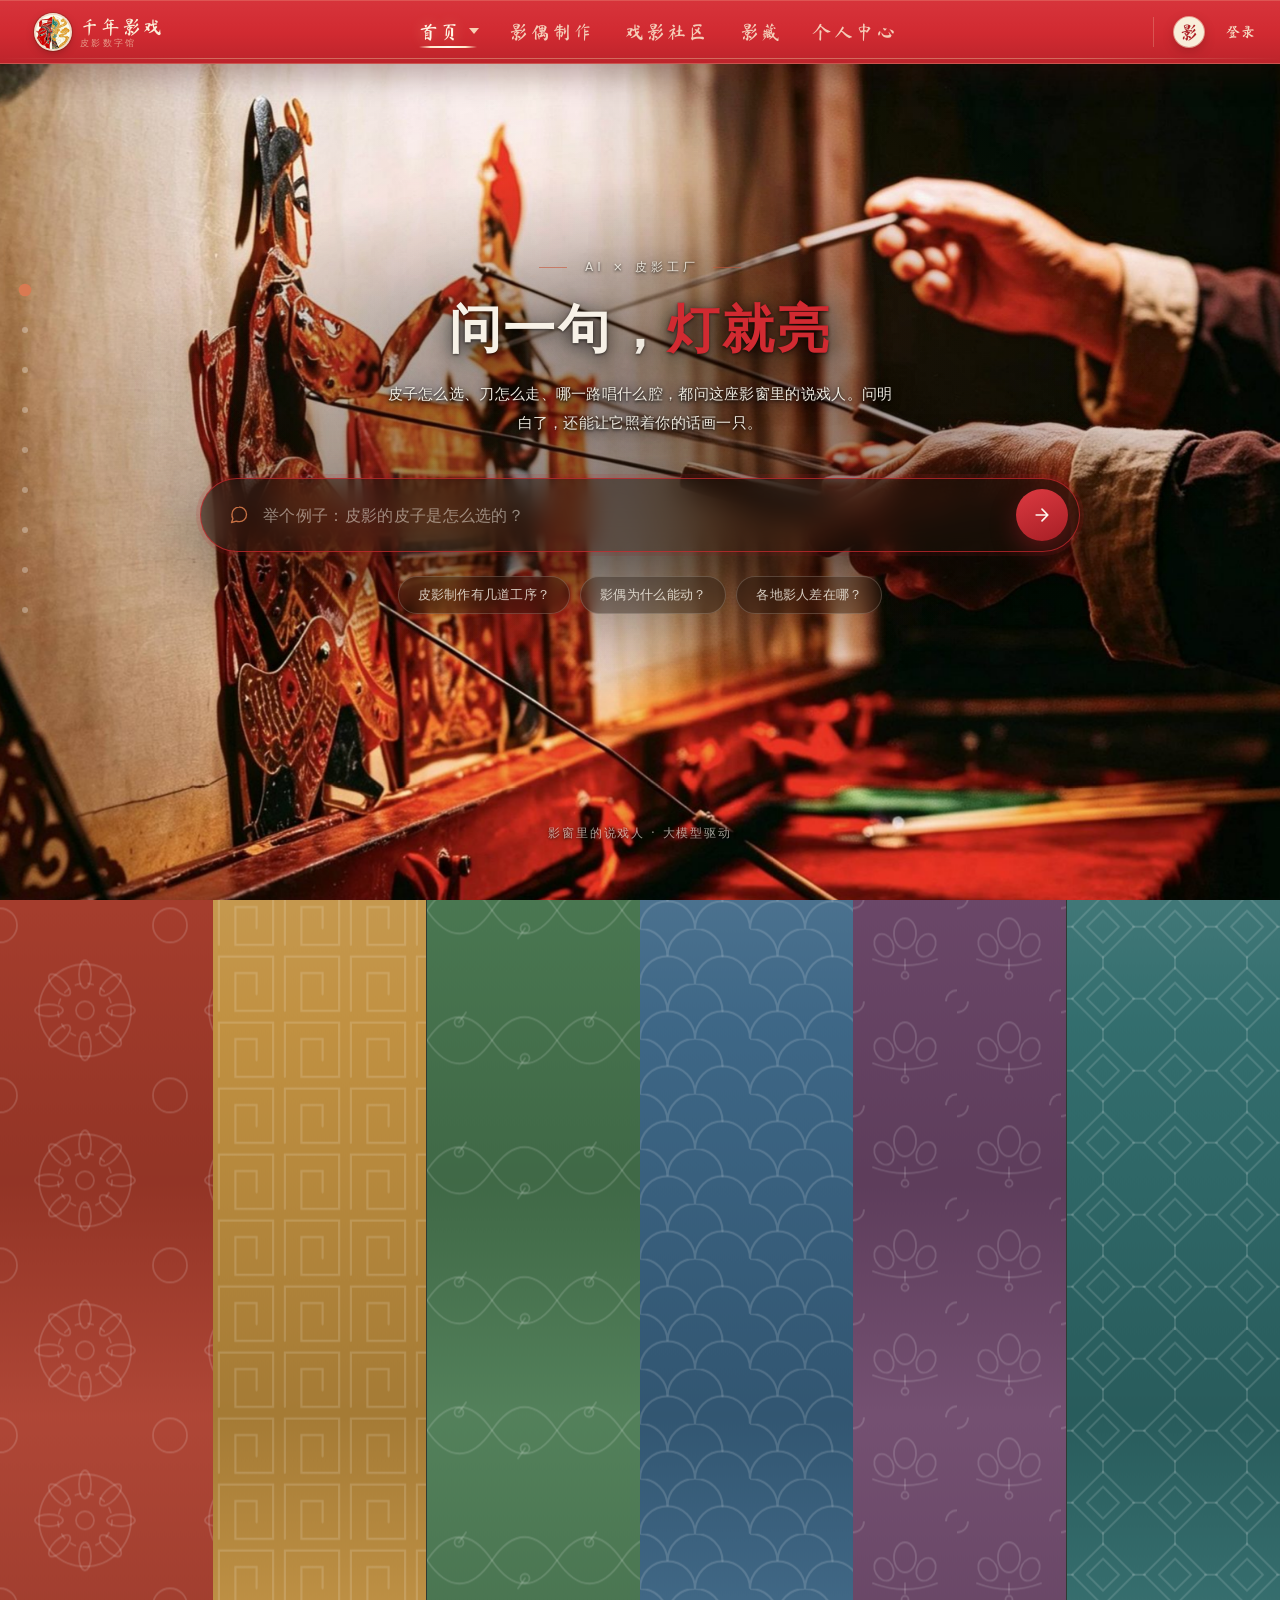
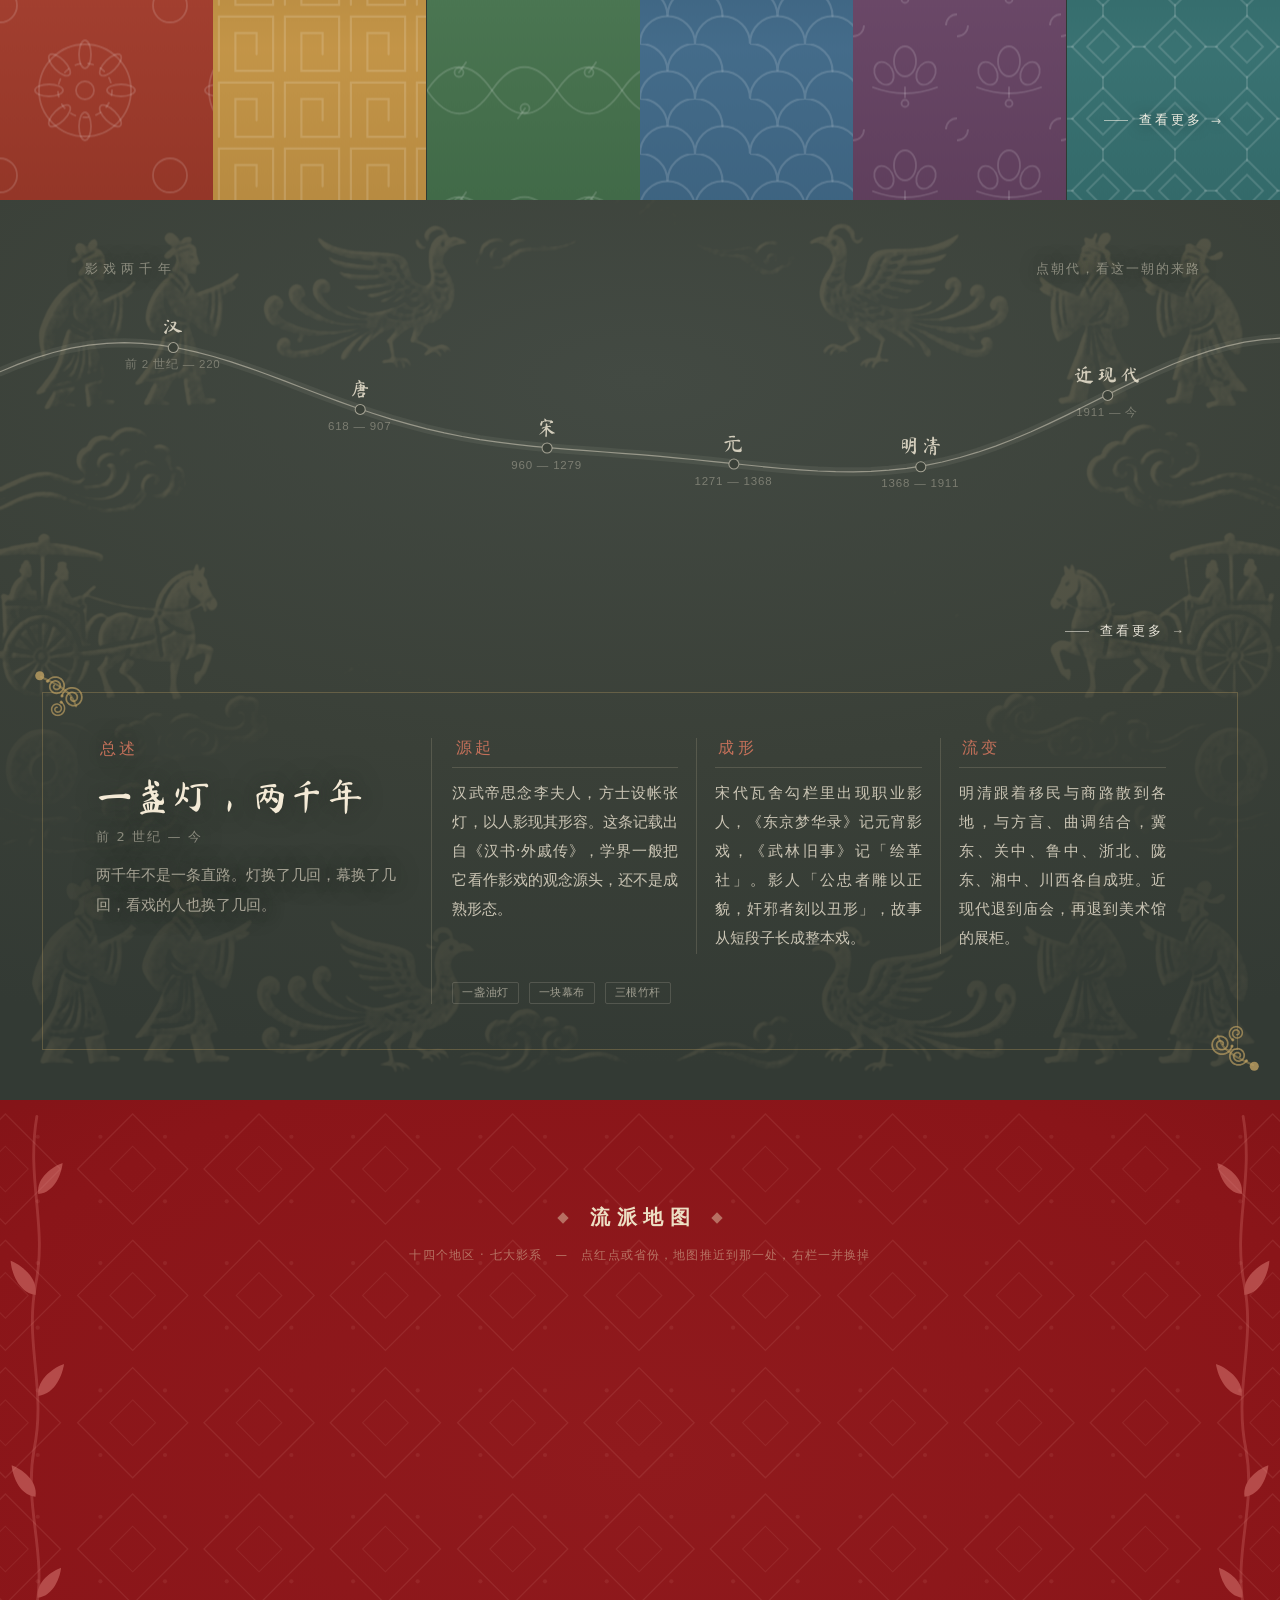
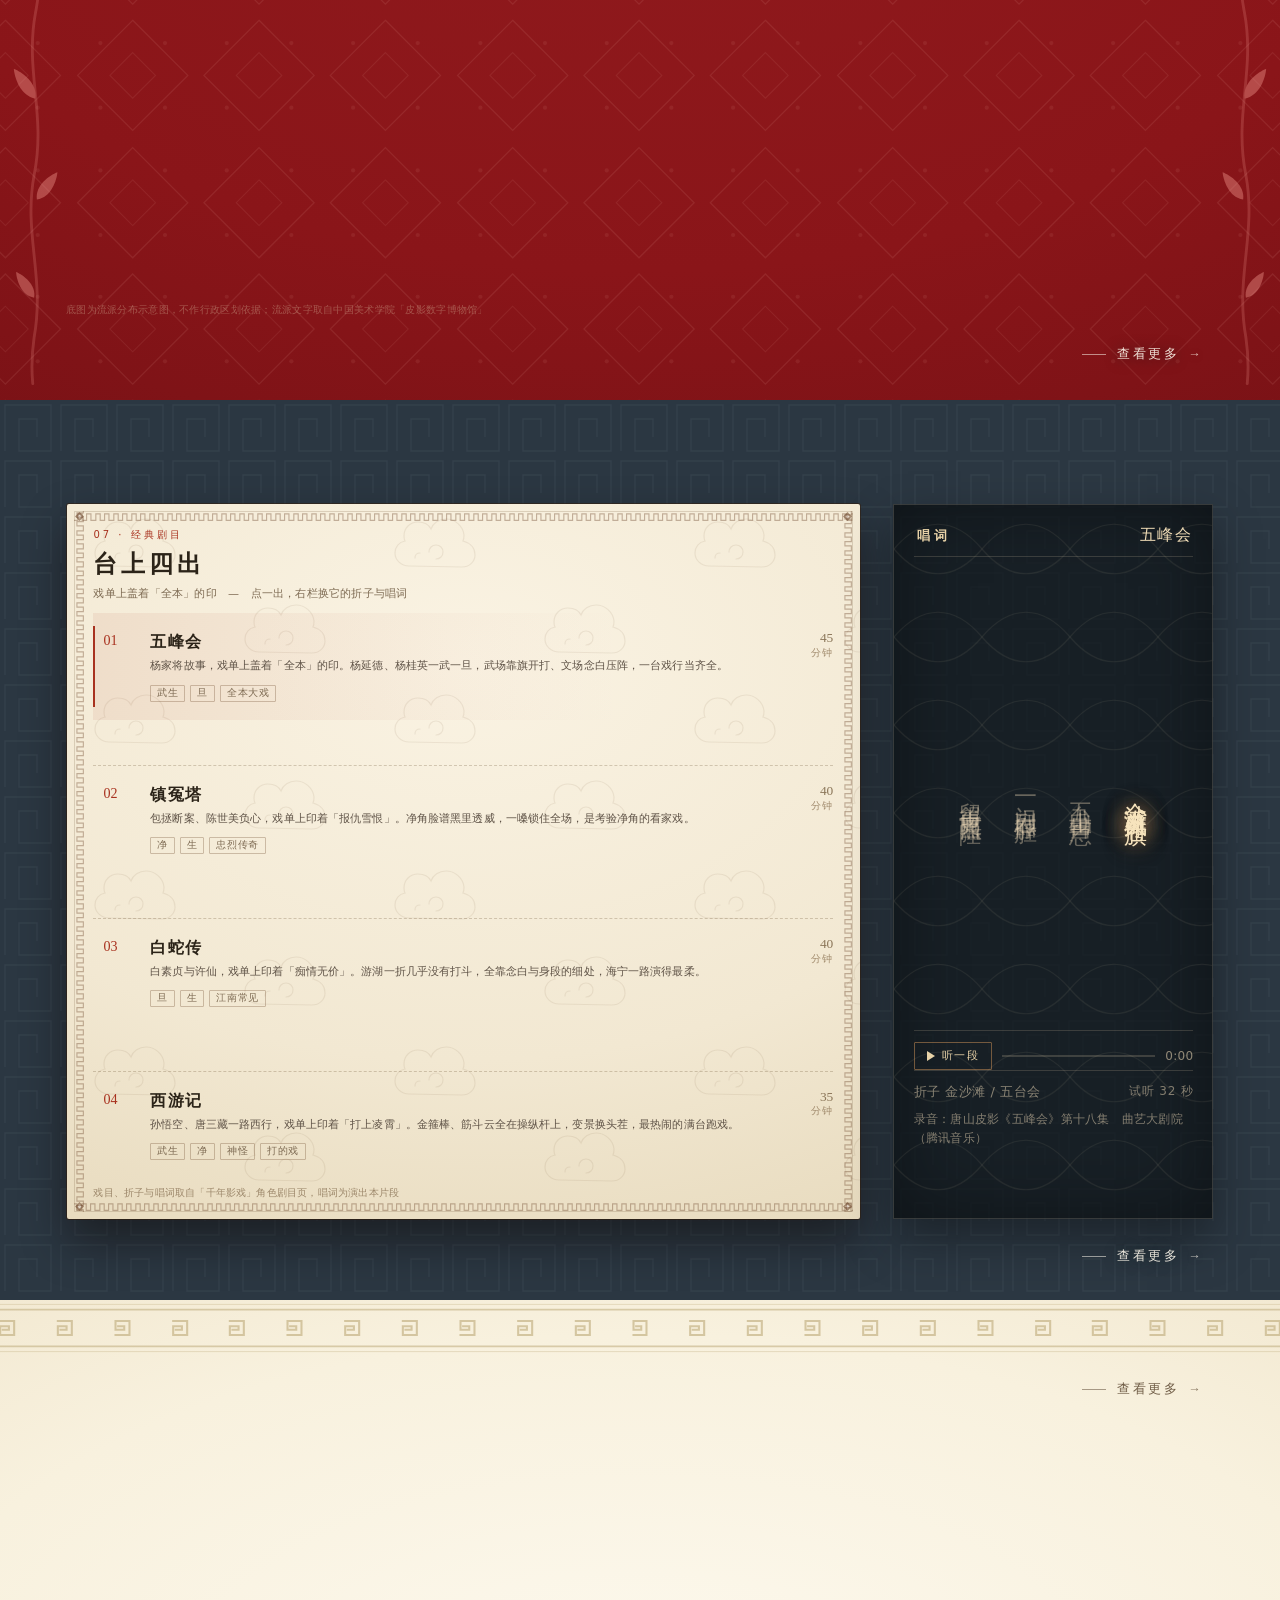
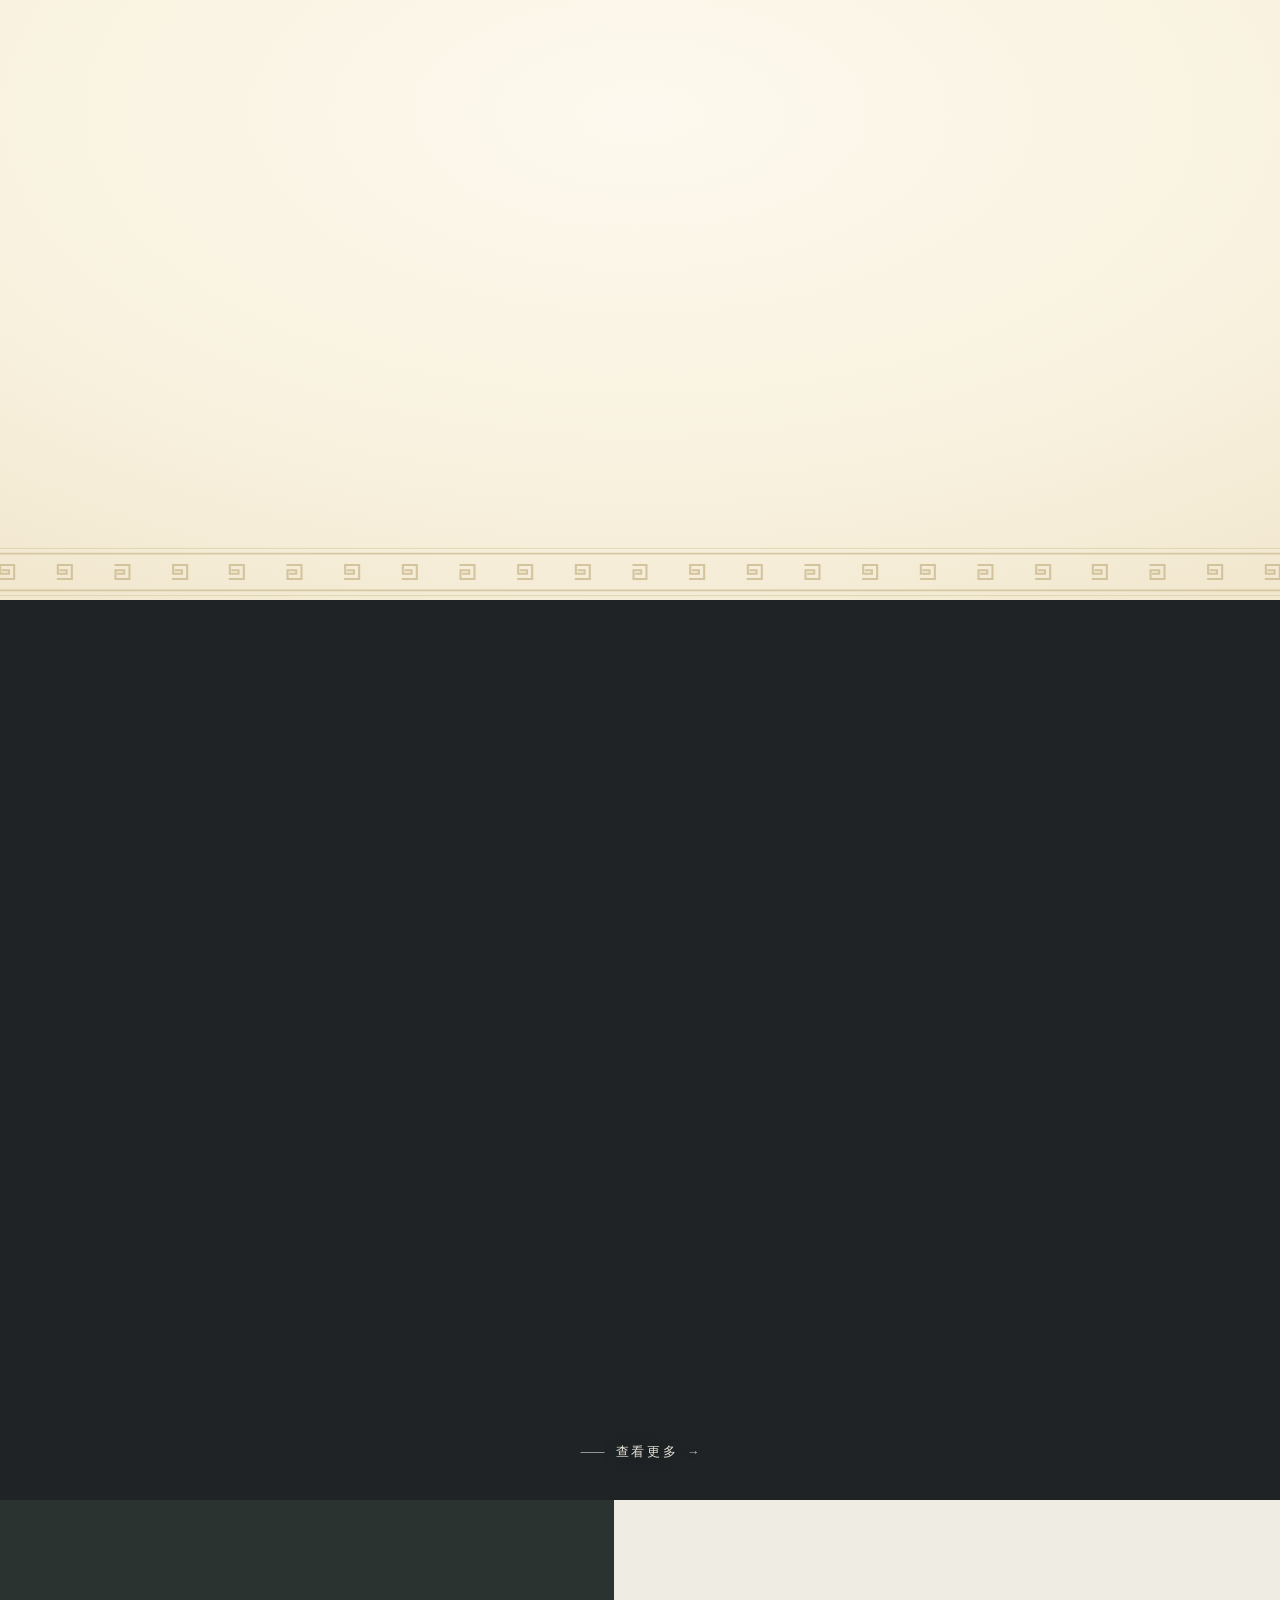
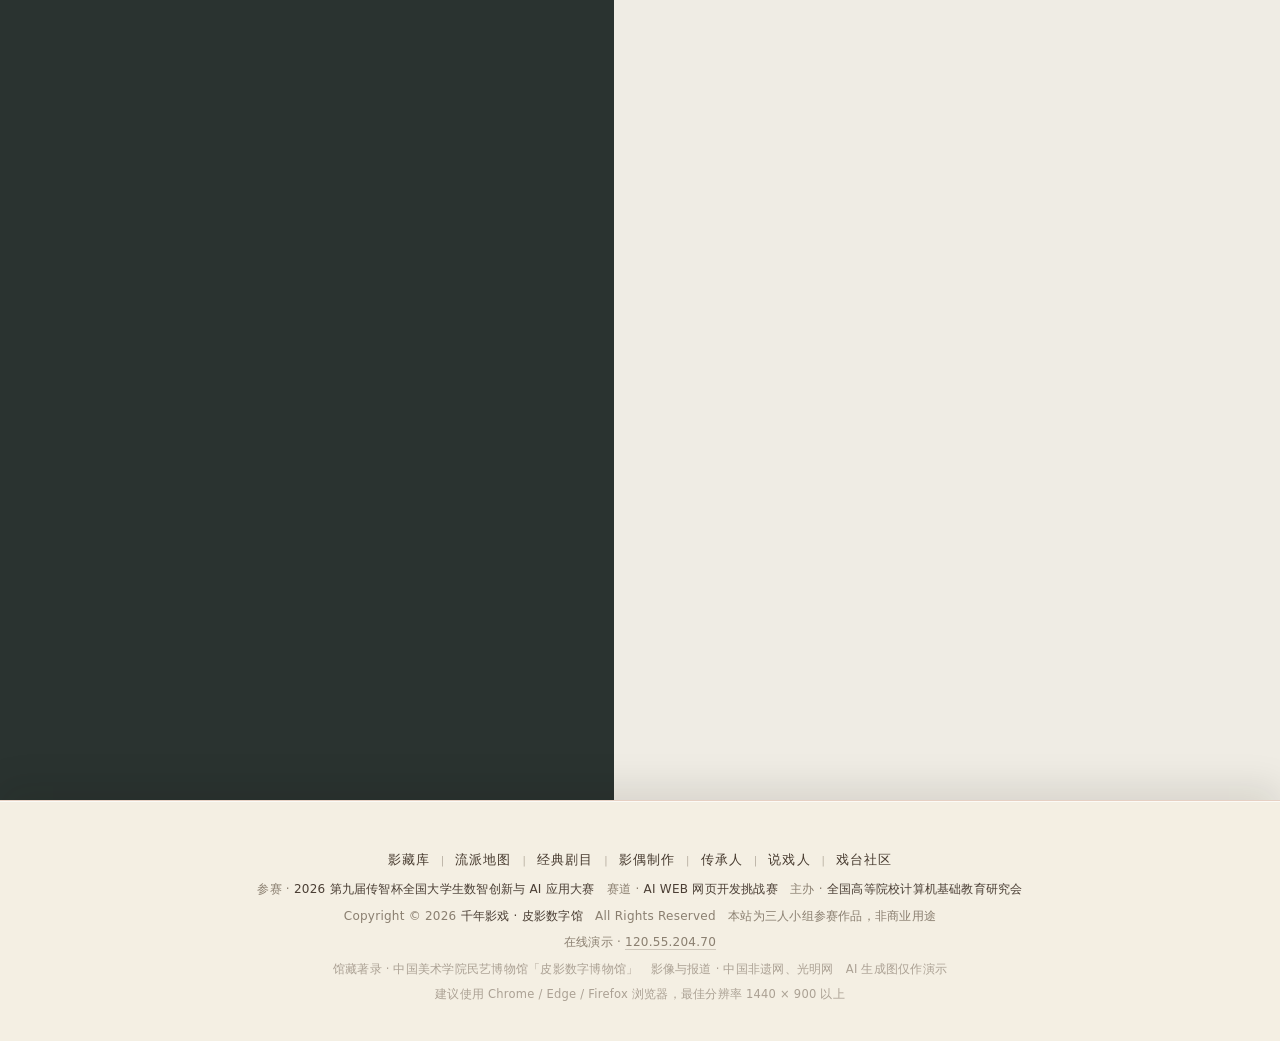
==== commit c2d23124: "非首页内容区左右留白 40→60，页脚同步对齐" ====
--- a/index.html
+++ b/index.html
@@ -21,7 +21,7 @@
 <link rel="stylesheet" href="assets/css/layout.css?v=11870">
 <link rel="stylesheet" href="assets/css/anim.css?v=11405">
 <link rel="stylesheet" href="assets/css/hover.css?v=11405">
-<link rel="stylesheet" href="assets/css/site.css?v=11870">
+<link rel="stylesheet" href="assets/css/site.css?v=11880">
 <link rel="stylesheet" href="assets/css/eras.css?v=11741">
 <link rel="stylesheet" href="assets/css/news-open.css?v=11405">
 </head>
--- a/assets/css/site.css
+++ b/assets/css/site.css
@@ -53,7 +53,7 @@
      1920 下留 200，不再是一圈空墙 */
   max-width: 1520px;
   margin: 0 auto;
-  padding: 0 40px;
+  padding: 0 60px;
 }
 
 /* ---------- 页头：毛笔大标题 + 一句 + 右栏数目 ---------- */
@@ -772,7 +772,7 @@
 .foot-in {
   max-width: 1520px;
   margin: 0 auto;
-  padding: 30px 40px 34px;
+  padding: 30px 60px 34px;
   display: flex;
   align-items: flex-start;
   justify-content: space-between;
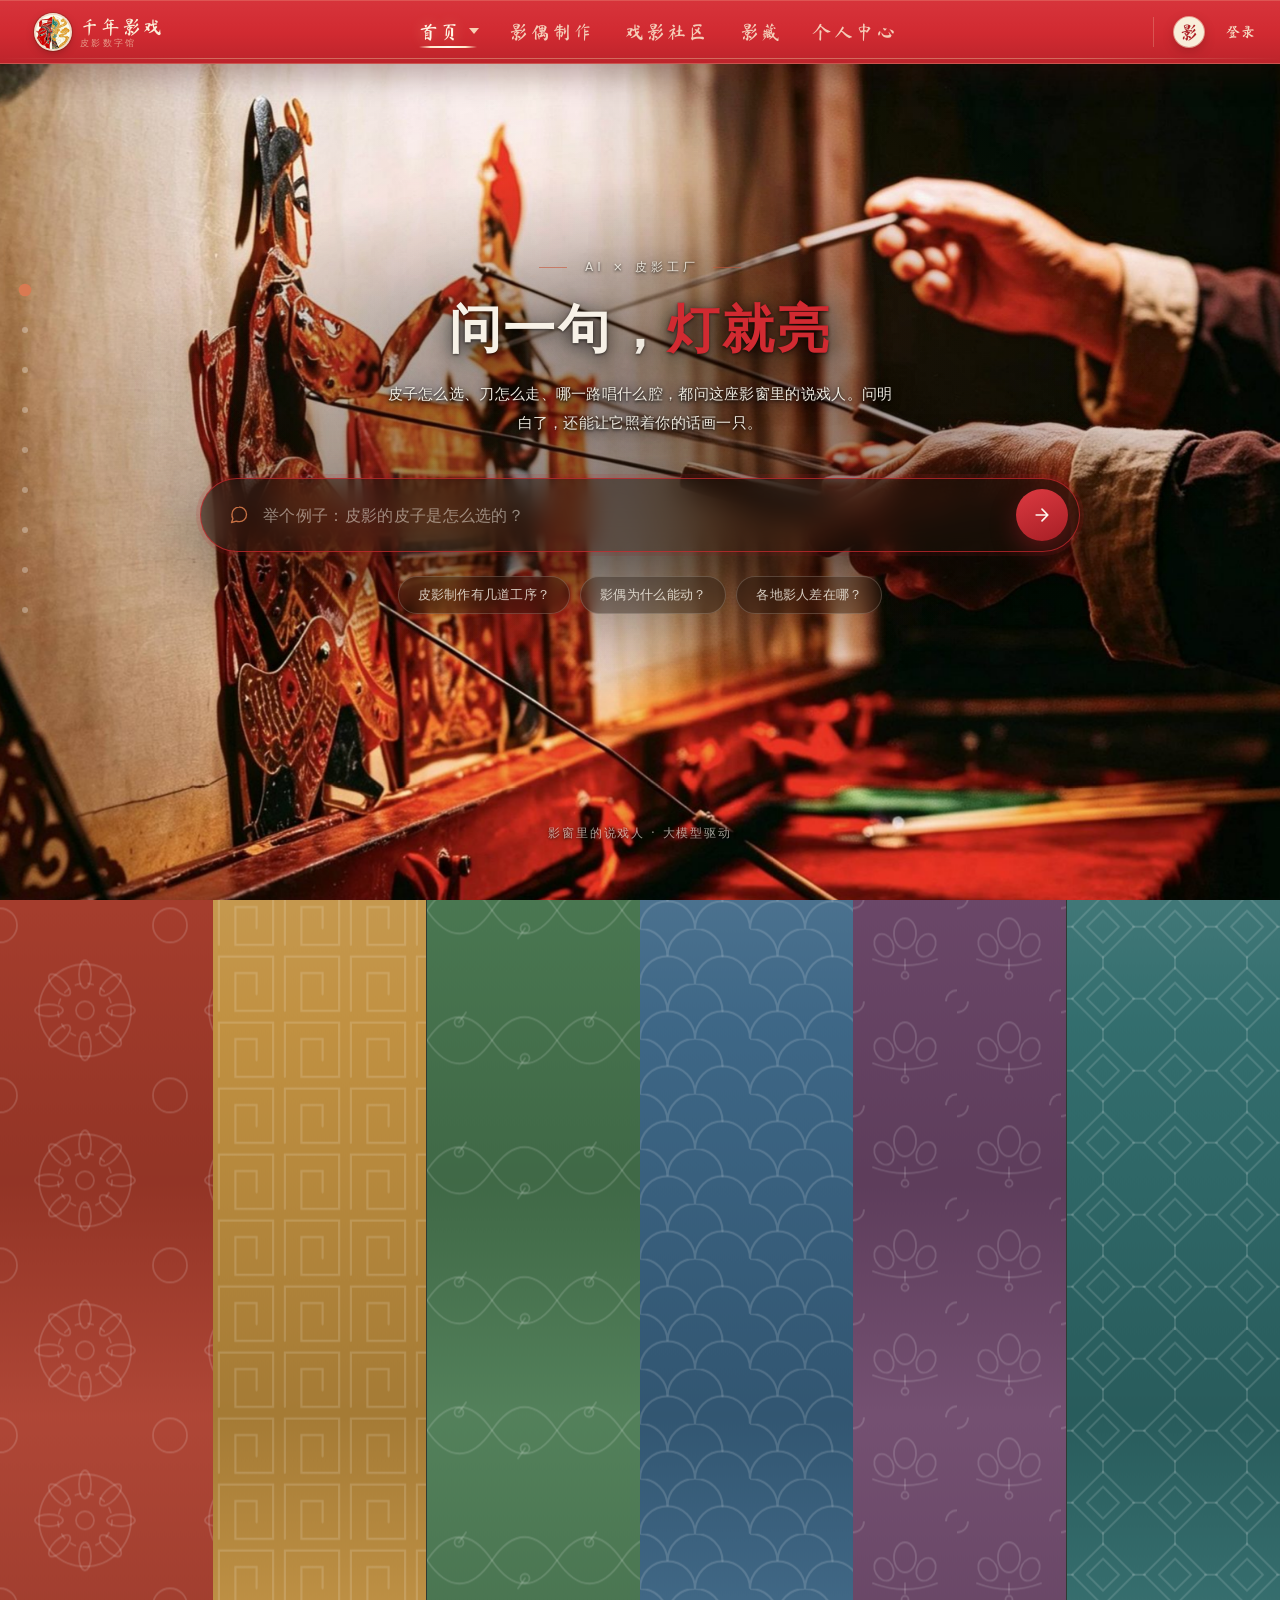
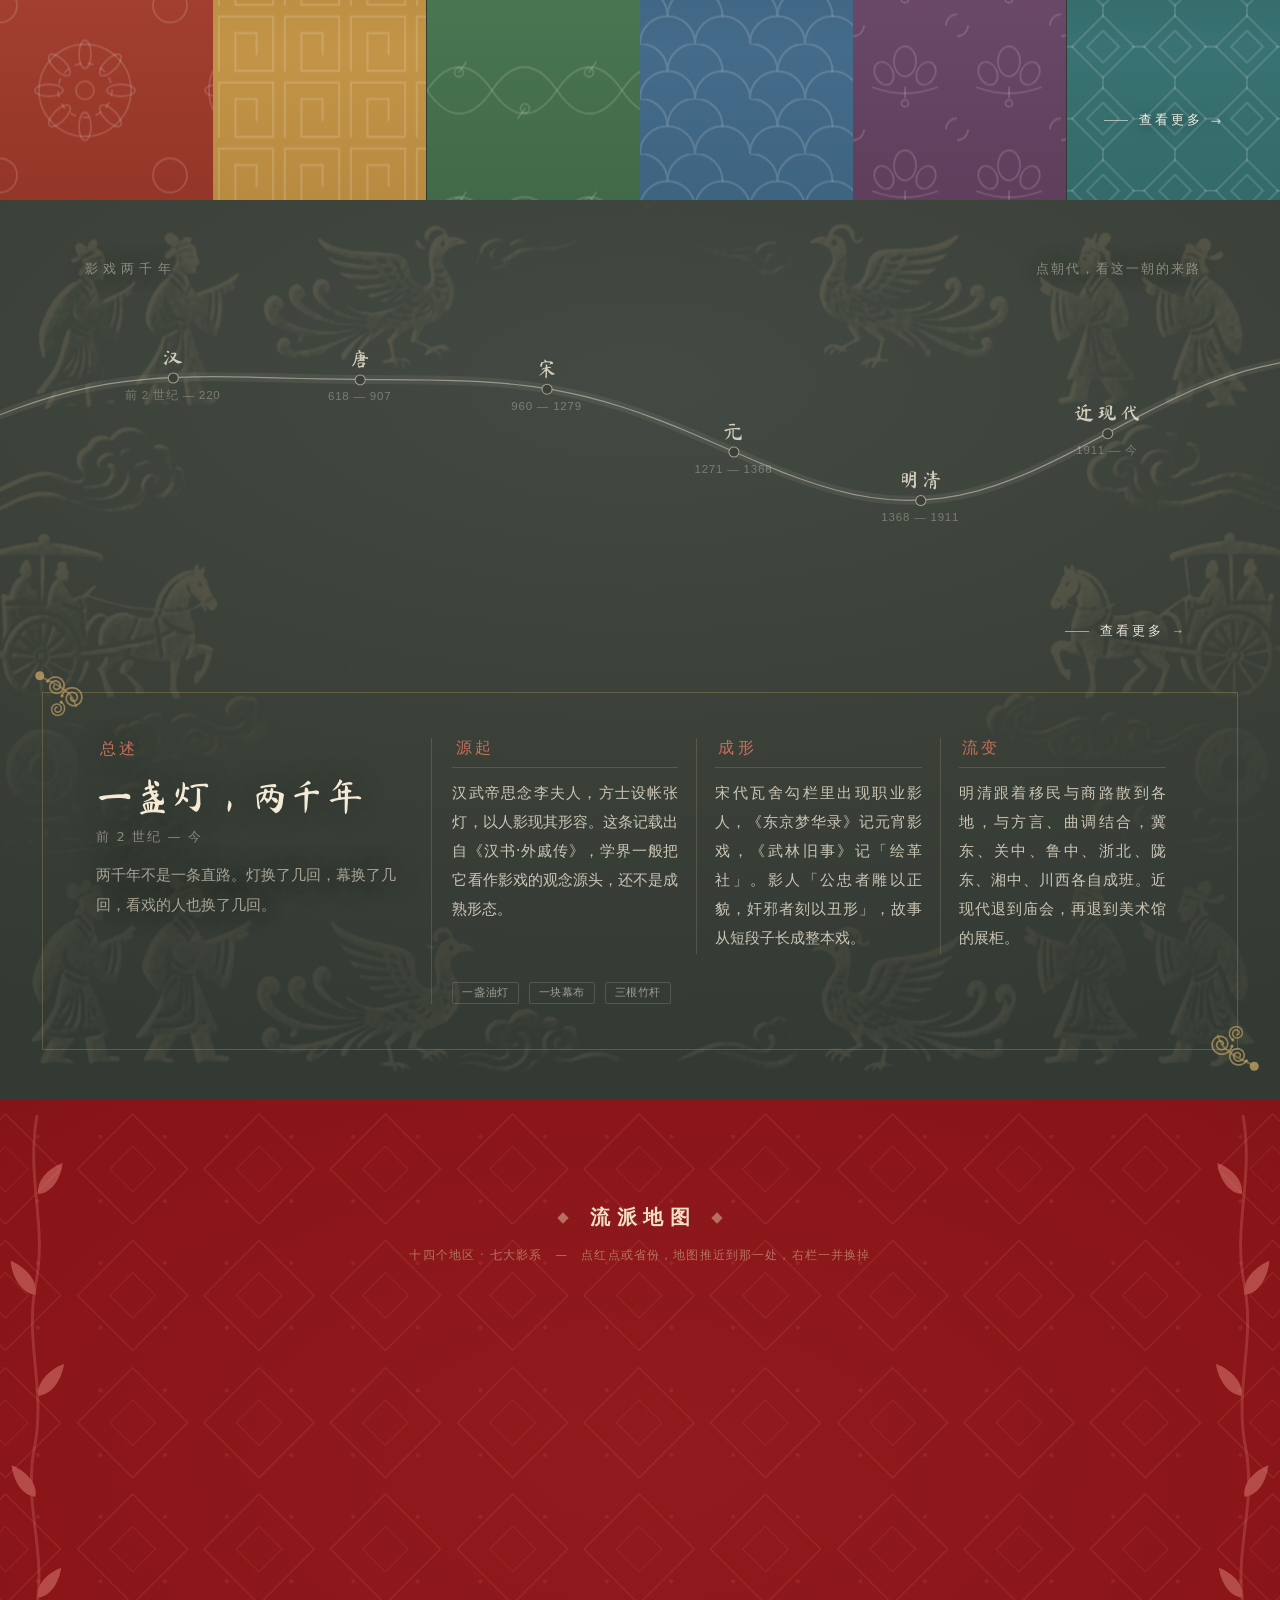
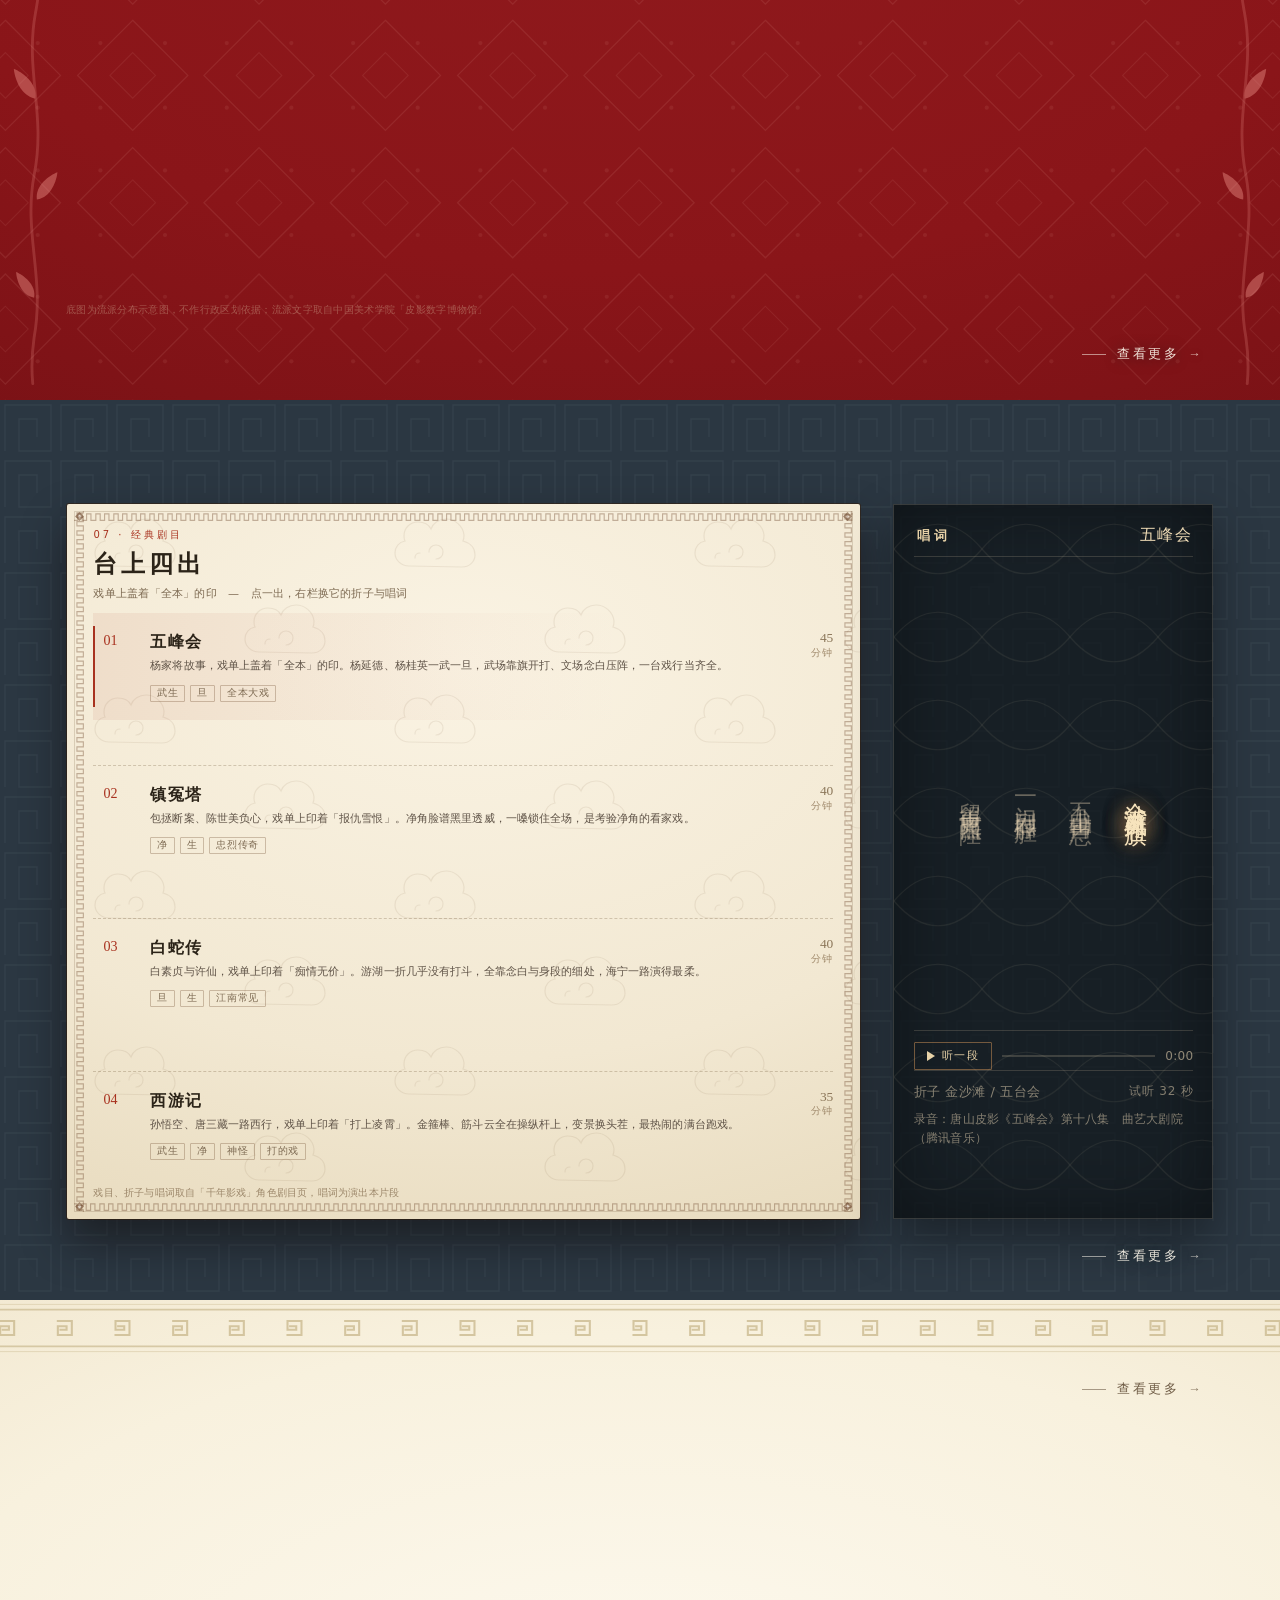
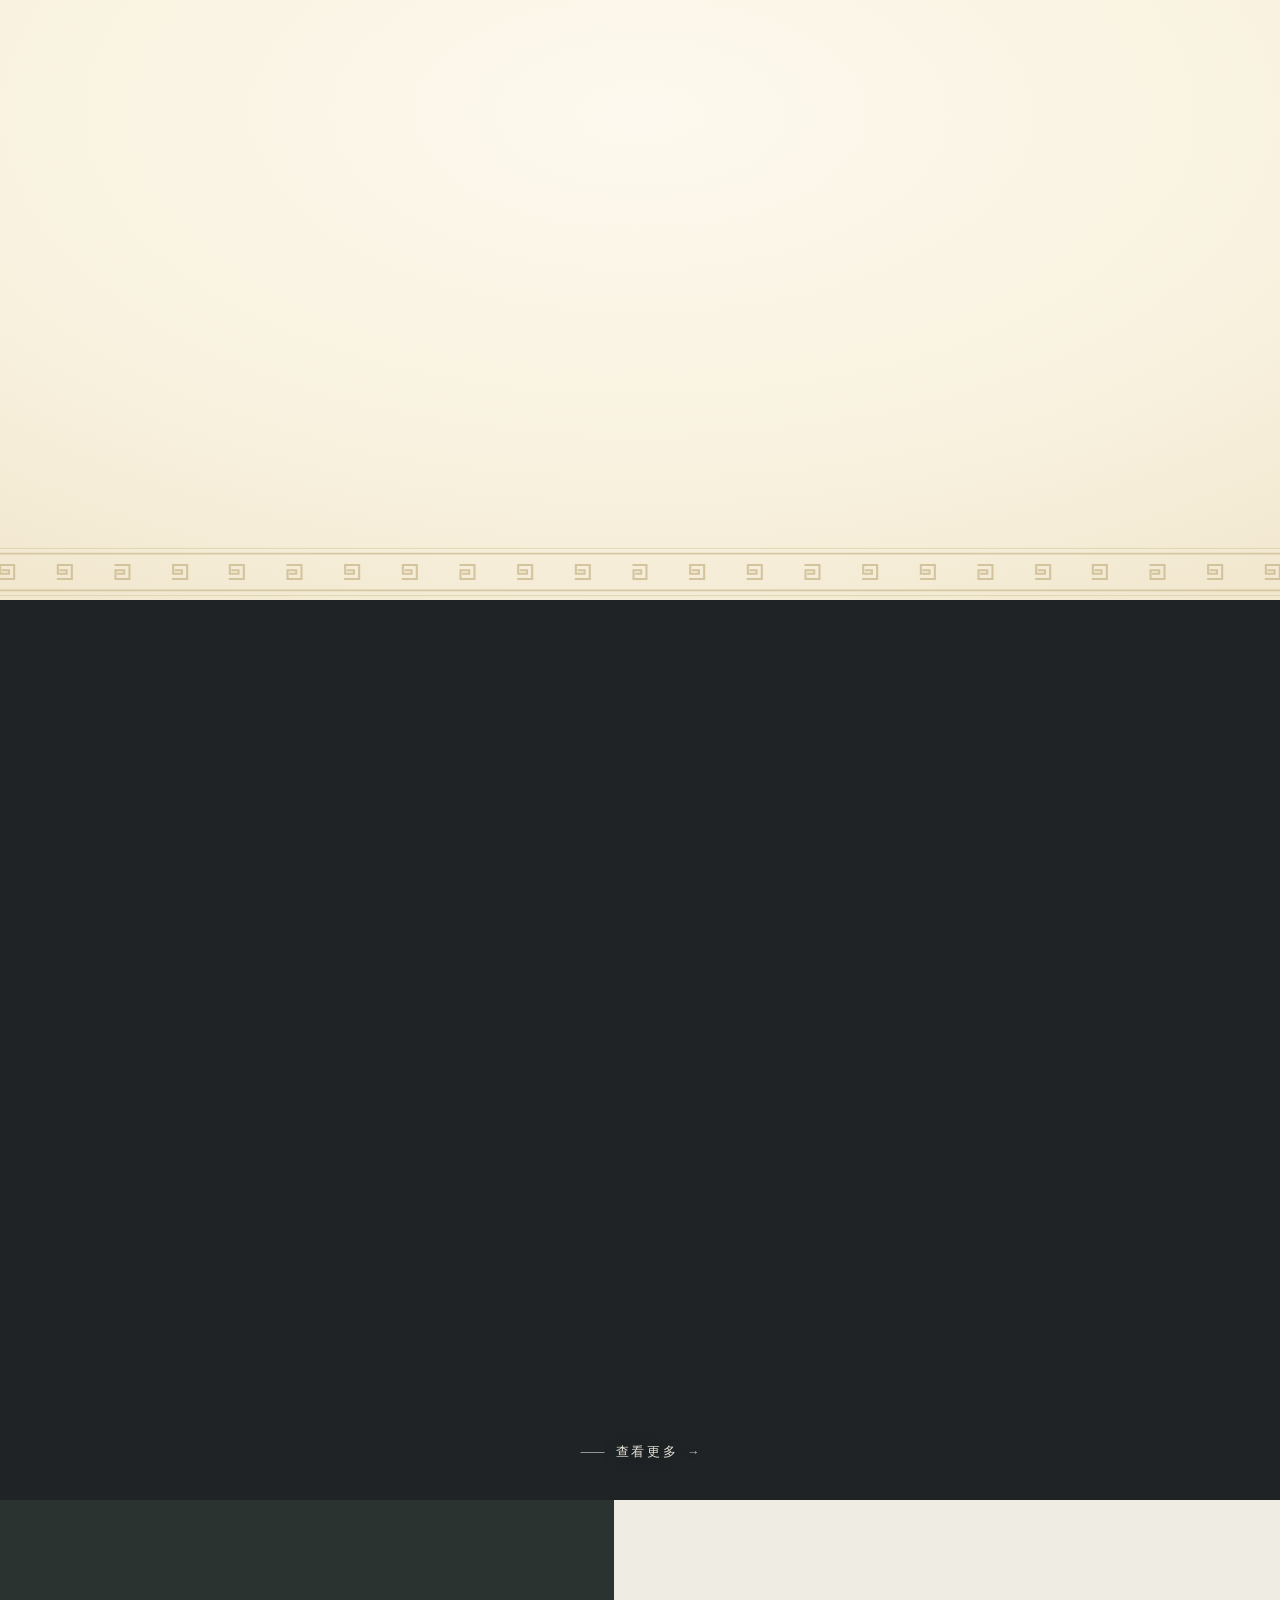
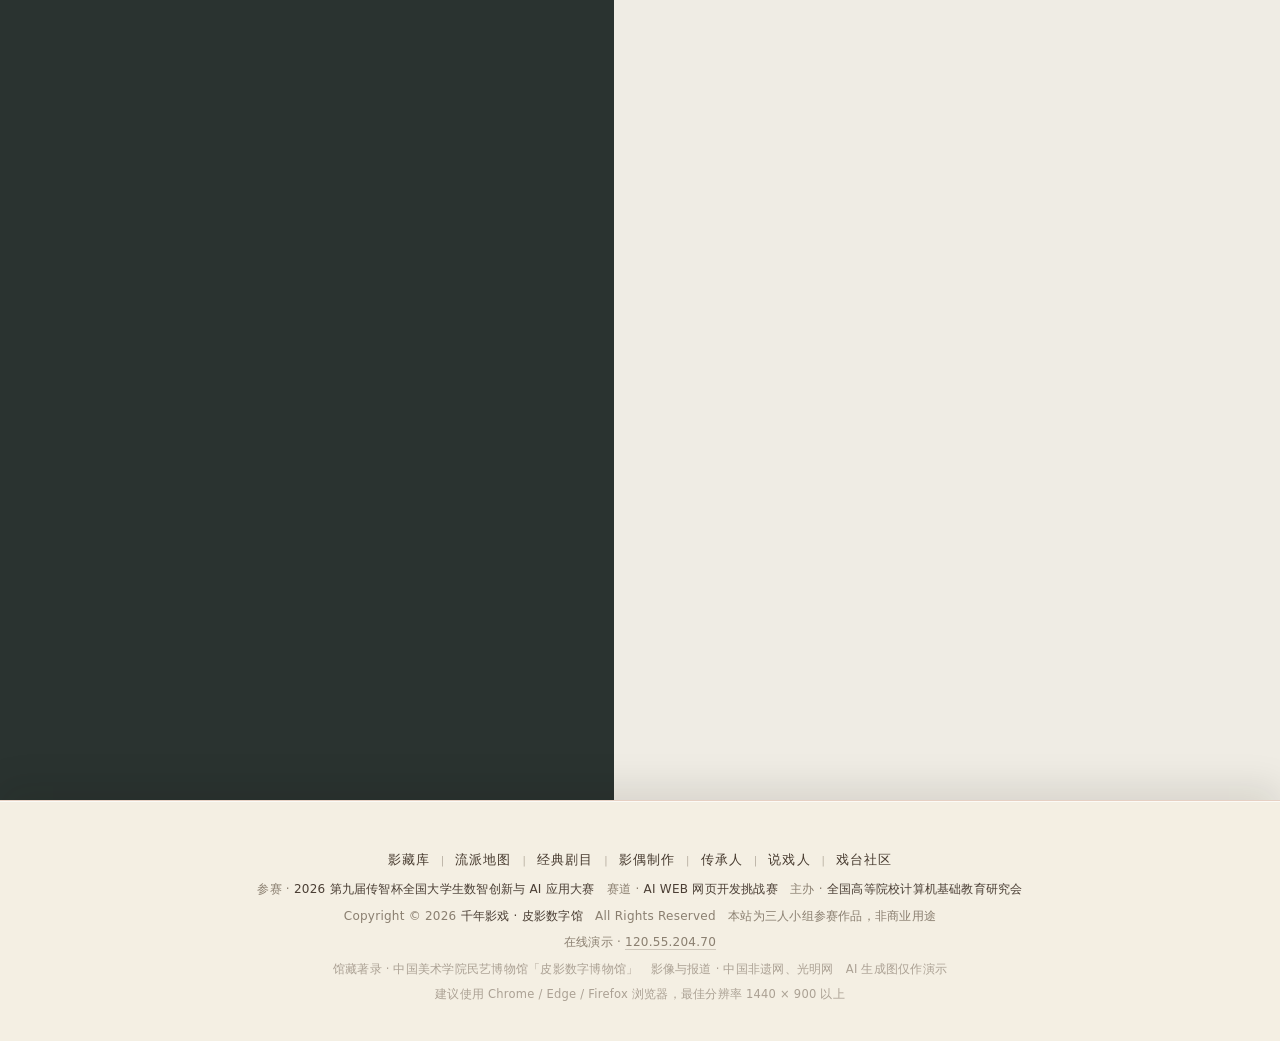
==== commit 5b302c1c: "内页左右留白 60→52，页脚同步" ====
--- a/index.html
+++ b/index.html
@@ -21,7 +21,7 @@
 <link rel="stylesheet" href="assets/css/layout.css?v=11870">
 <link rel="stylesheet" href="assets/css/anim.css?v=11405">
 <link rel="stylesheet" href="assets/css/hover.css?v=11405">
-<link rel="stylesheet" href="assets/css/site.css?v=11880">
+<link rel="stylesheet" href="assets/css/site.css?v=11900">
 <link rel="stylesheet" href="assets/css/eras.css?v=11741">
 <link rel="stylesheet" href="assets/css/news-open.css?v=11405">
 </head>
--- a/assets/css/site.css
+++ b/assets/css/site.css
@@ -49,11 +49,11 @@
 main.page {
   position: relative;
   z-index: 1;
-  /* 1180 太窄：1440 屏两侧各空 130px。改成 1520 上限，1440 下只留 40，
+  /* 1180 太窄：1440 屏两侧各空 130px。改成 1520 上限，1440 下只留 52，
      1920 下留 200，不再是一圈空墙 */
   max-width: 1520px;
   margin: 0 auto;
-  padding: 0 60px;
+  padding: 0 52px;
 }
 
 /* ---------- 页头：毛笔大标题 + 一句 + 右栏数目 ---------- */
@@ -772,7 +772,7 @@
 .foot-in {
   max-width: 1520px;
   margin: 0 auto;
-  padding: 30px 60px 34px;
+  padding: 30px 52px 34px;
   display: flex;
   align-items: flex-start;
   justify-content: space-between;
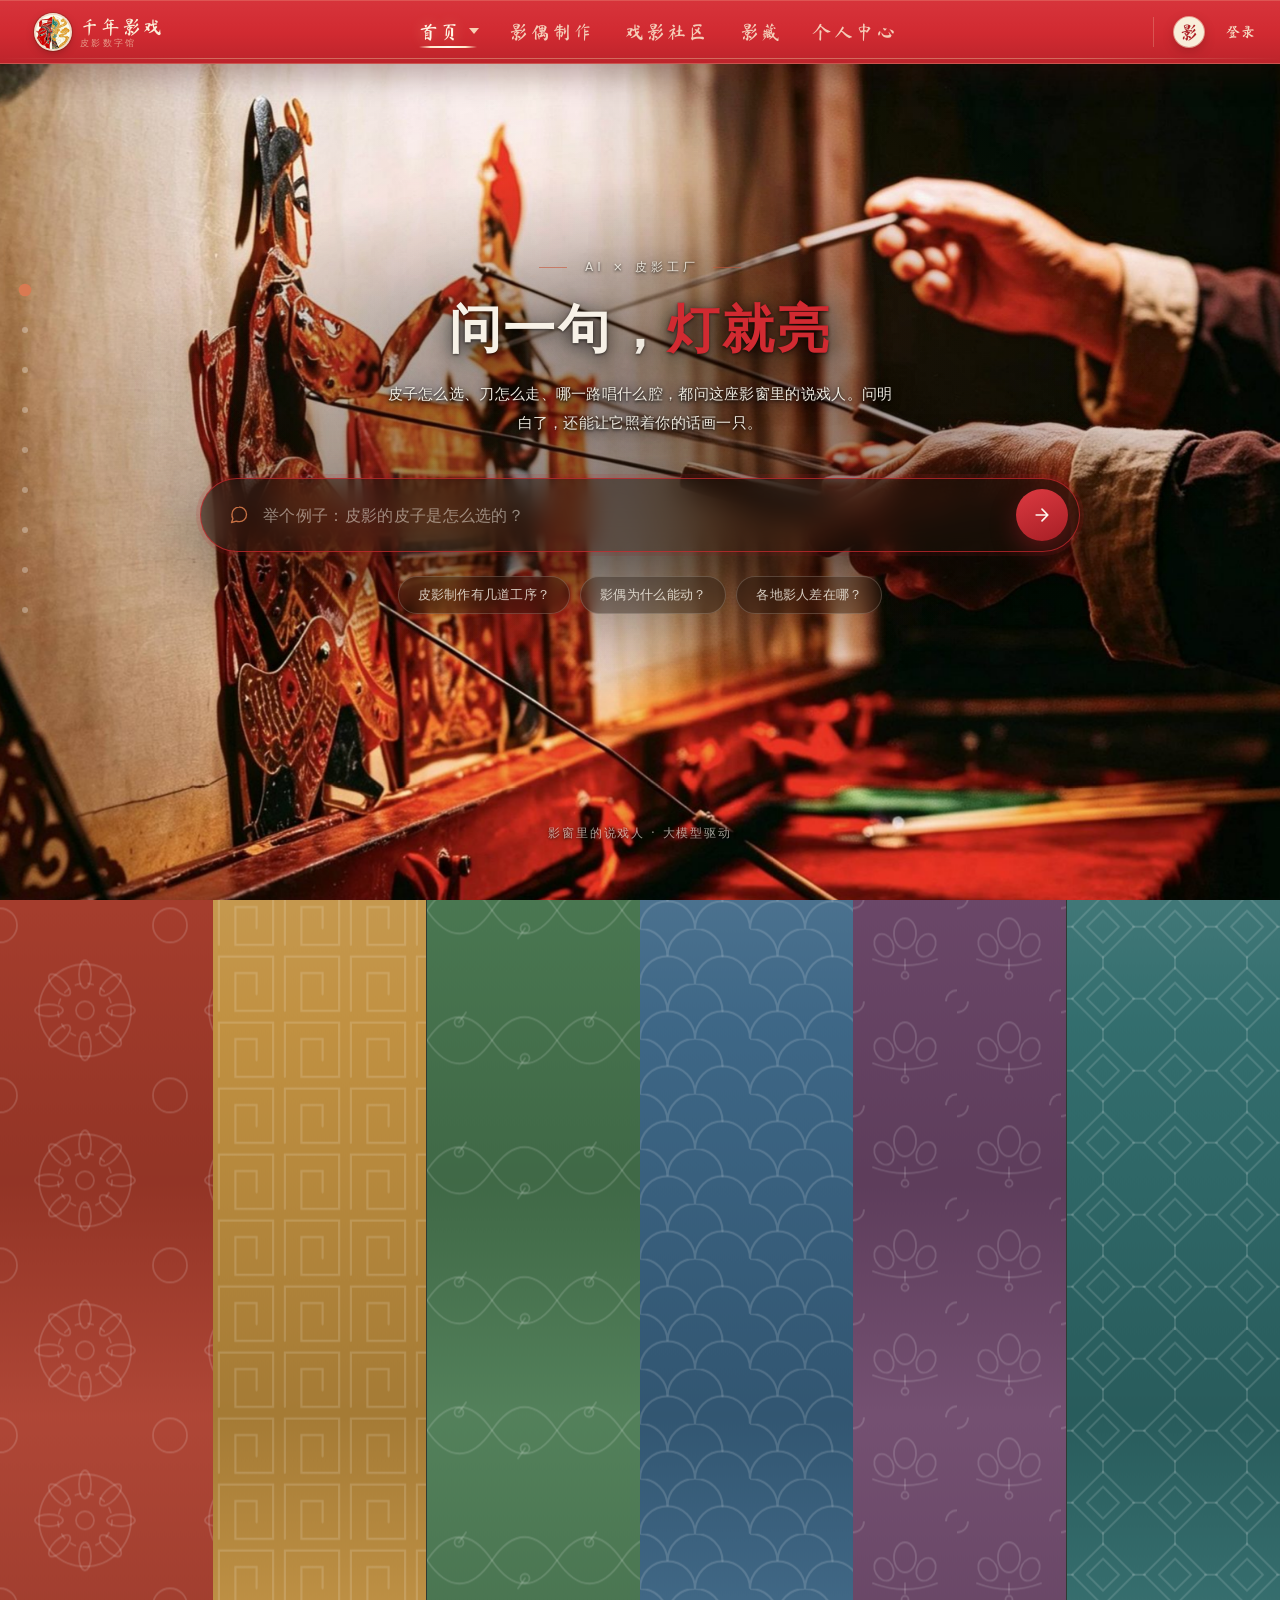
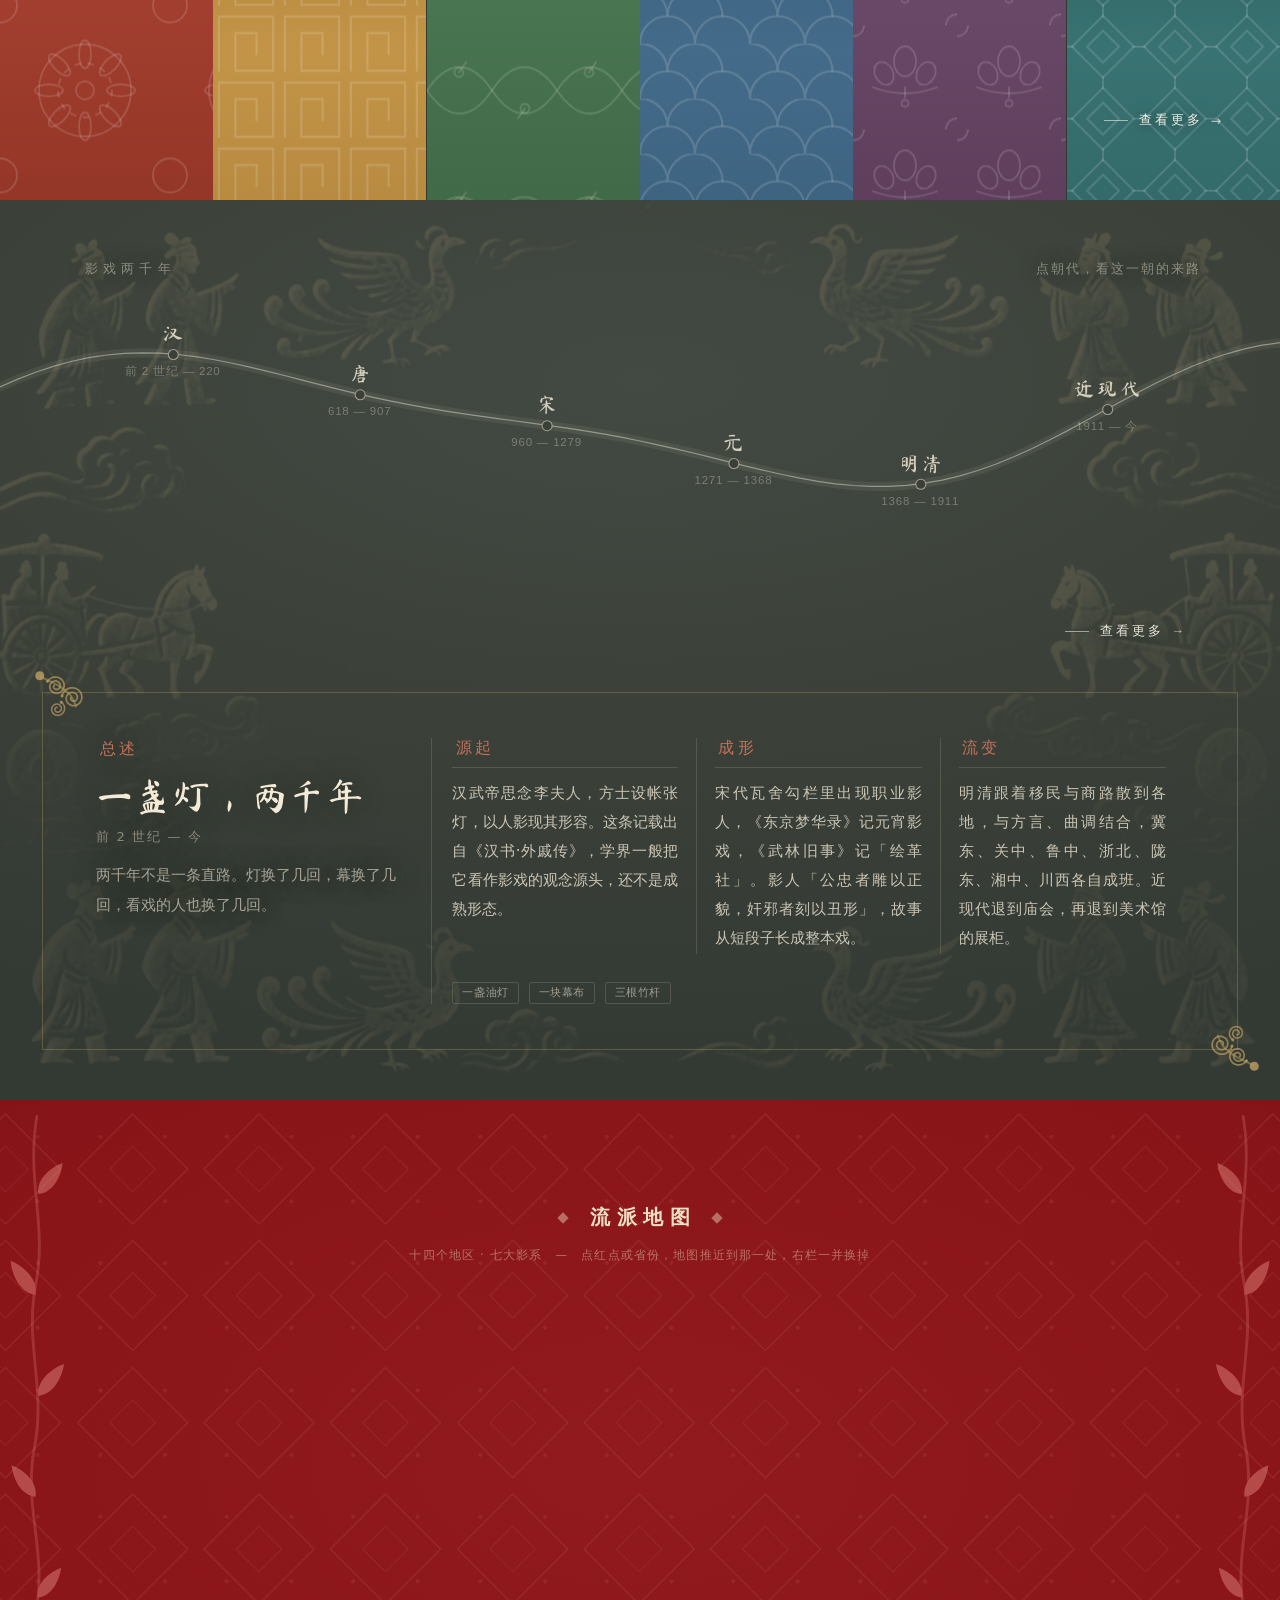
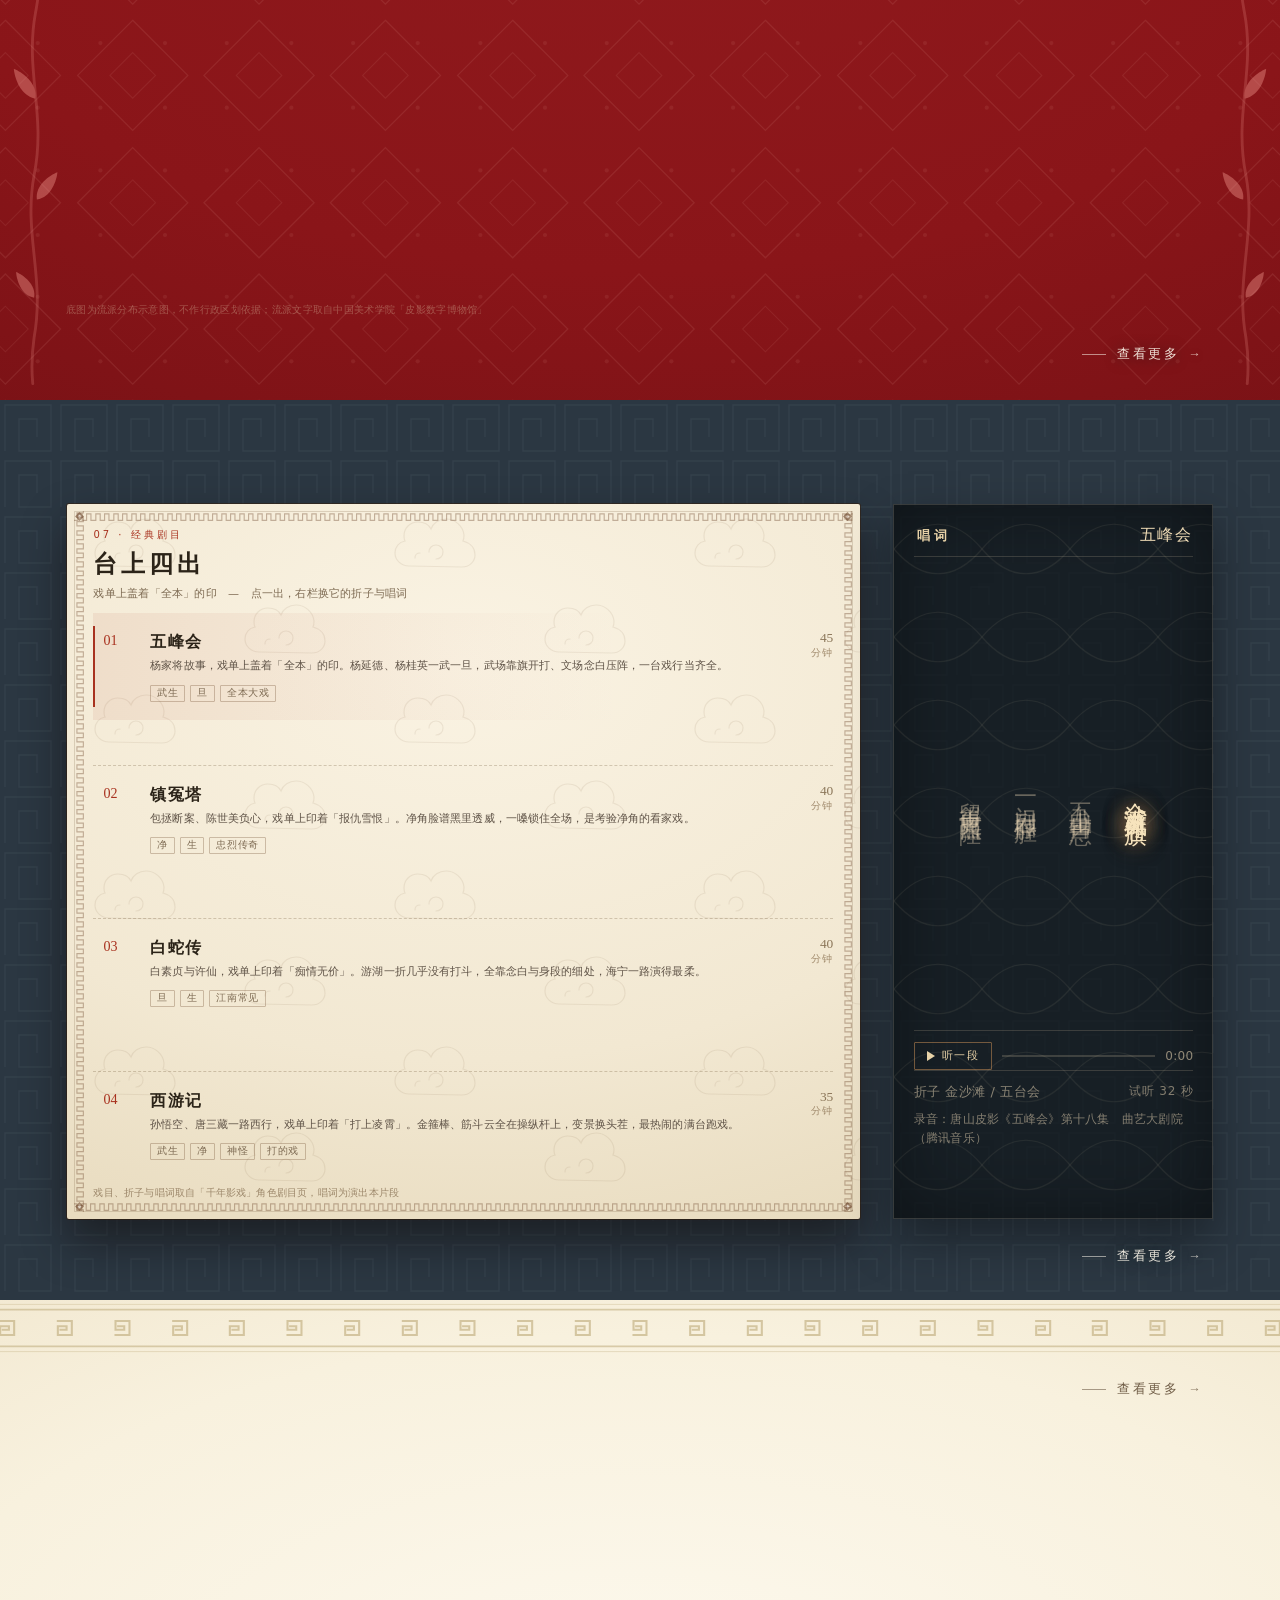
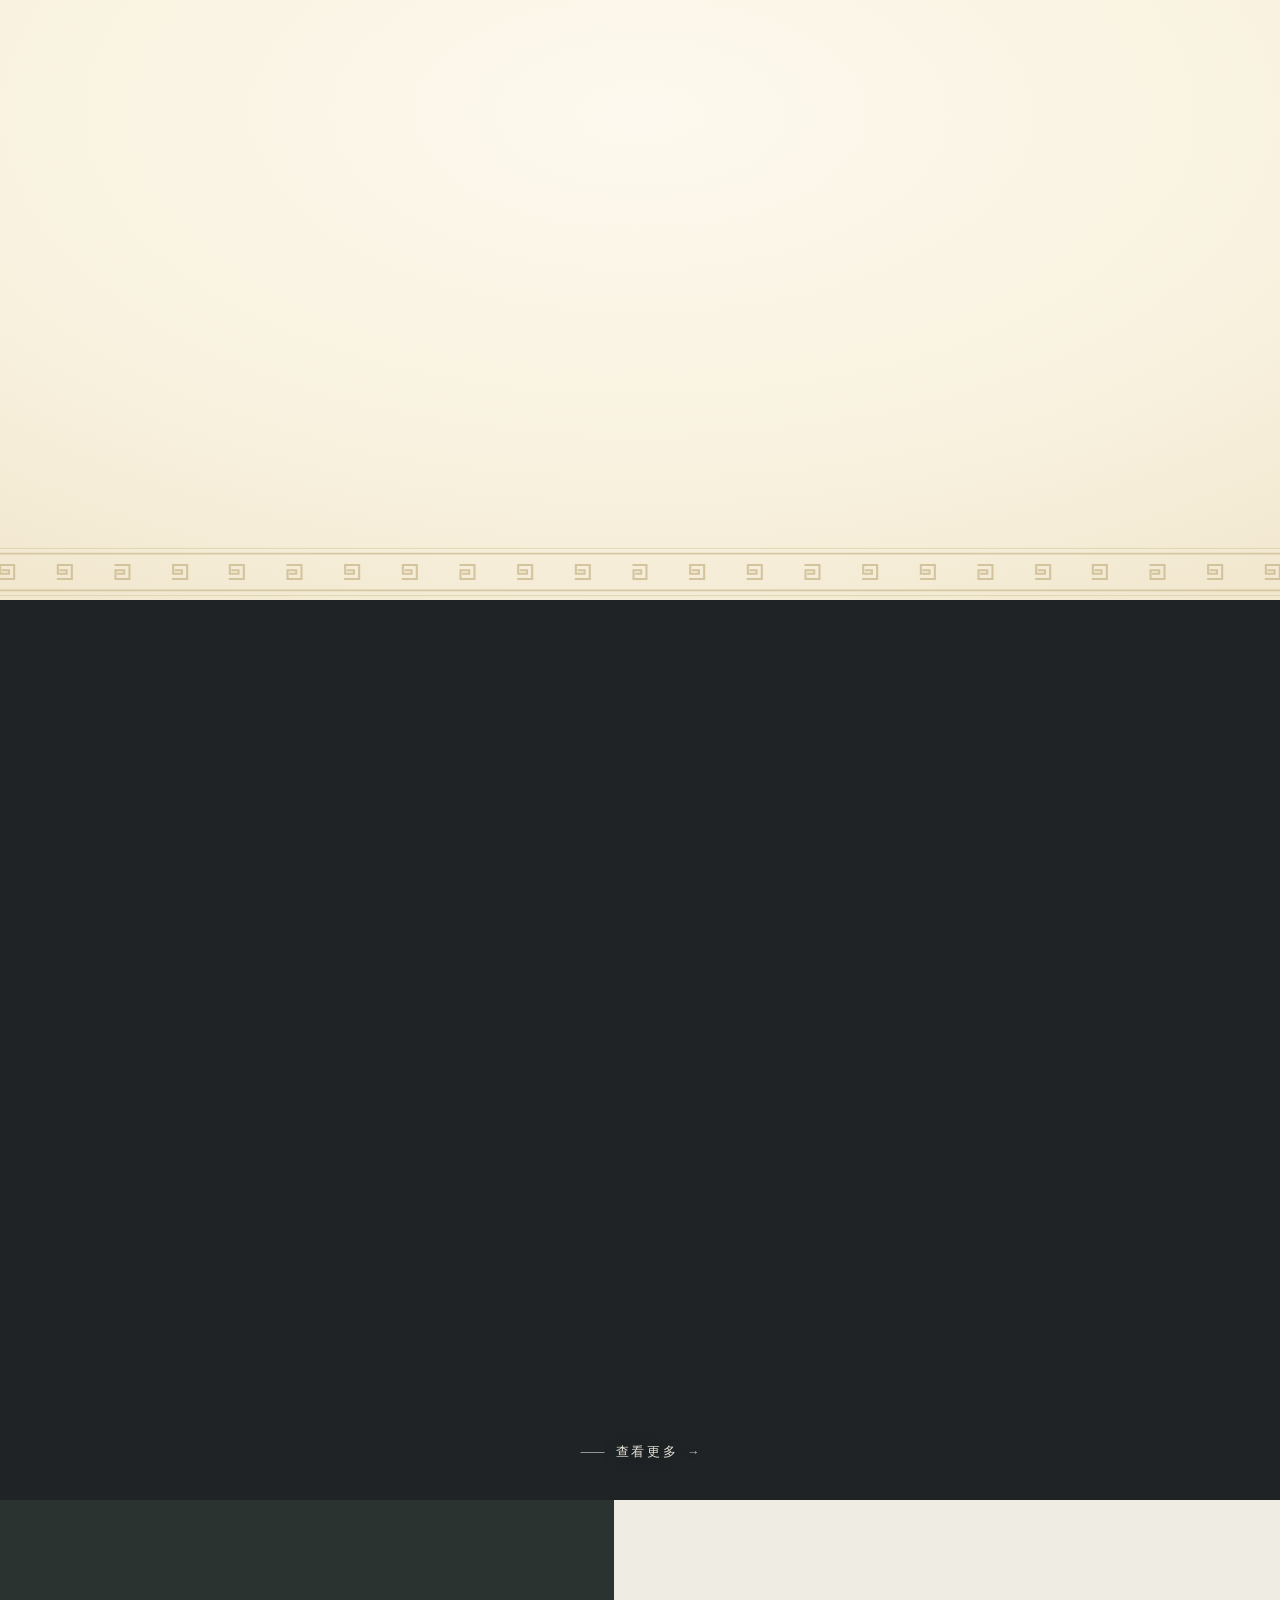
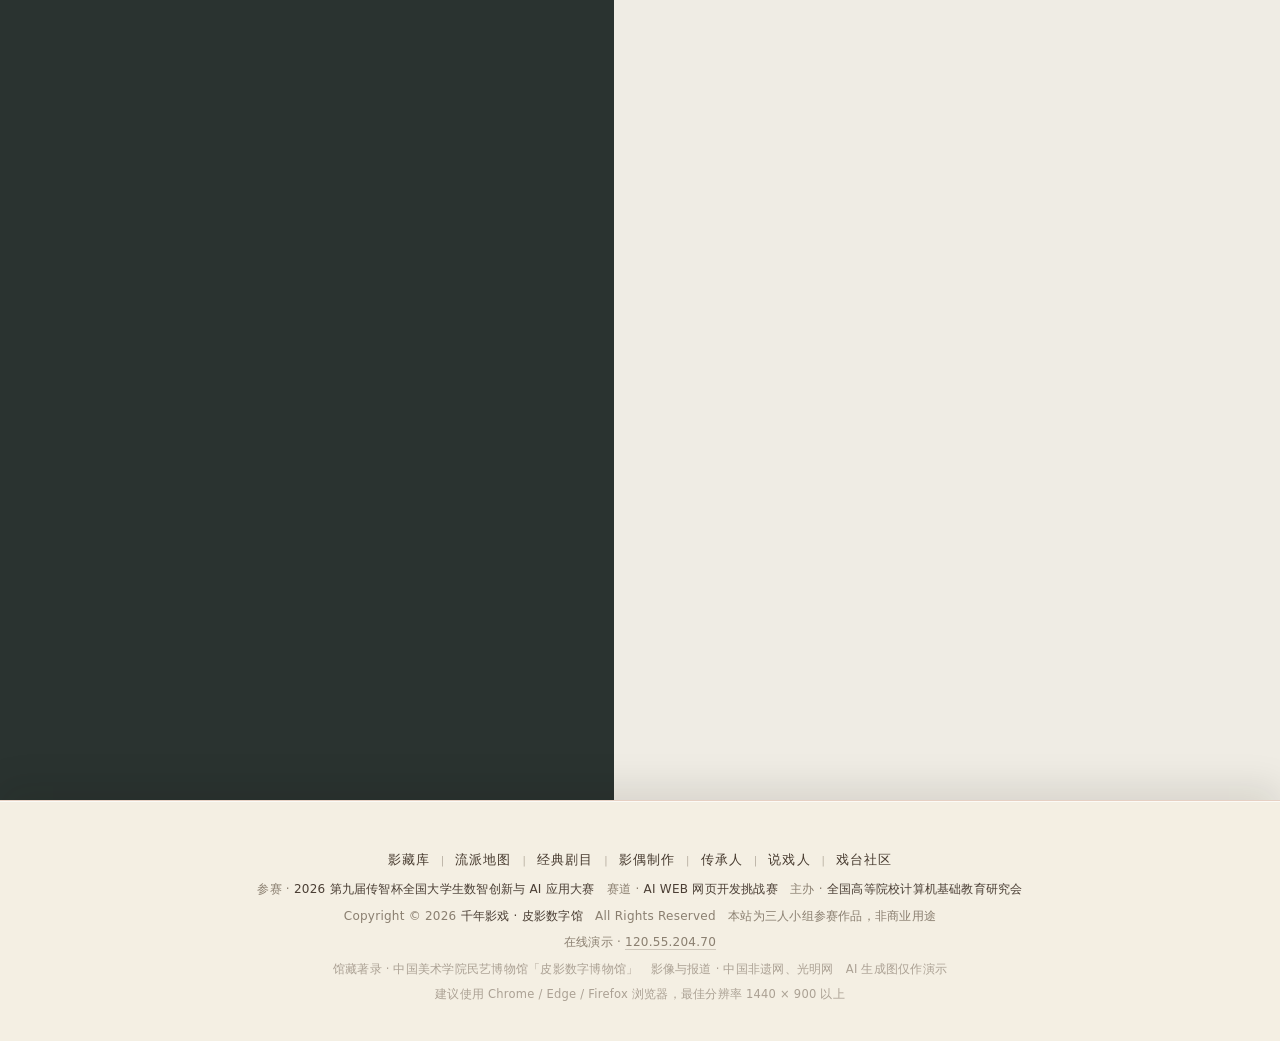
==== commit 7551813b: "内页页尾统一为首页第九屏规格：去掉回到首页/下一篇行、字号压回 12/13/11.5" ====
--- a/index.html
+++ b/index.html
@@ -21,7 +21,7 @@
 <link rel="stylesheet" href="assets/css/layout.css?v=11870">
 <link rel="stylesheet" href="assets/css/anim.css?v=11405">
 <link rel="stylesheet" href="assets/css/hover.css?v=11405">
-<link rel="stylesheet" href="assets/css/site.css?v=11900">
+<link rel="stylesheet" href="assets/css/site.css?v=11910">
 <link rel="stylesheet" href="assets/css/eras.css?v=11741">
 <link rel="stylesheet" href="assets/css/news-open.css?v=11405">
 </head>
--- a/assets/css/site.css
+++ b/assets/css/site.css
@@ -763,48 +763,35 @@
   mix-blend-mode: multiply;
 }
 
-/* ---------- 页脚 ---------- */
+/* ---------- 页脚：与首页第九屏（关于本站）同一套版式 ----------
+   内页不再用「品牌 + 一句说明」的横排页脚，改成和首页末屏一样的居中竖排：
+   站内导航 → 参赛信息 → 版权 → 在线演示 → 著录 → 浏览器建议。
+   .ft-in / .ft-nav / .ft-row 的样式在 layout.css，内页都引了，不用重复定义。 */
 .foot {
   margin-top: 64px;
-  border-top: 1px solid var(--line);
-  background: linear-gradient(180deg, rgba(239, 231, 214, .5), rgba(239, 231, 214, .9));
-}
-.foot-in {
-  max-width: 1520px;
-  margin: 0 auto;
-  padding: 30px 52px 34px;
-  display: flex;
-  align-items: flex-start;
-  justify-content: space-between;
-  gap: 28px;
-  flex-wrap: wrap;
-}
-.foot-brand {
-  display: flex;
-  align-items: center;
-  gap: 12px;
-  font-family: var(--brush);
-  font-size: 20px;
-  letter-spacing: .1em;
-  color: #2a2119;
-}
-.foot-brand i {
-  display: grid;
-  place-items: center;
-  width: 30px; height: 30px;
-  font-style: normal;
-  font-size: 18px;
-  color: var(--cream);
-  background: var(--red);
-}
-.foot-note {
-  max-width: 46em;
-  font-size: 10.5px;
-  line-height: 1.95;
+  padding: 44px 52px 38px;
+  border-top: 1px solid rgba(157, 44, 28, .16);
+  background: #f4efe3;
+  box-shadow:
+    inset 0 1px 0 rgba(255, 255, 255, .68),
+    0 -14px 34px rgba(24, 16, 8, .10);
+}
+.foot .ft-in { margin: 0 auto; }
+/* 页尾统一回首页第九屏的规格：小字、不加粗。
+   readability.css 会把内页页尾的字放大（.ft-nav a 14.5、.ft-dim 13、.ft-row 随正文到 16.5），
+   这里用更高优先级压回首页的 12 / 13 / 11.5 / 10，并去掉文字描边。 */
+.foot {
+  font-size: 12px;
   letter-spacing: .02em;
-  color: rgba(91, 74, 53, .6);
-}
-.foot-note b { font-weight: 400; color: rgba(91, 74, 53, .78); }
+  color: rgba(62, 46, 30, .58);
+  -webkit-text-stroke: 0;
+}
+.foot .ft-nav a { font-size: 13px; -webkit-text-stroke: 0; }
+.foot .ft-nav i { font-size: 10px; -webkit-text-stroke: 0; }
+.foot .ft-row { font-size: 12px; -webkit-text-stroke: 0; }
+.foot .ft-dim { font-size: 11.5px; -webkit-text-stroke: 0; }
+/* 专题页保留「回到首页 / 下一篇」，排成一行接在导航下面 */
+.ft-jump { letter-spacing: .04em; }
 
 /* ---------- 响应 ---------- */
 @media (max-width: 1080px) {
@@ -815,7 +802,7 @@
   .craft-grid { grid-template-columns: 1fr; }
   .vault-grid { grid-template-columns: repeat(2, minmax(0, 1fr)); }
   .board, .prof { grid-template-columns: 1fr; }
-  .foot-in { padding: 26px; }
+  .foot { padding: 34px 26px 30px; }
 }
 /* 手机上匾额收薄一点：--hd-h 同时管着导航高度和正文的让位 */
 @media (max-width: 560px) {
@@ -823,6 +810,7 @@
 }
 @media (max-width: 760px) {
   main.page { padding: 0 18px; }
+  .foot { padding: 28px 18px 26px; }
   .phero h1 { font-size: 34px; }
   .phero-stats { gap: 18px; flex-wrap: wrap; }
   .craft-card { grid-template-columns: 108px minmax(0, 1fr); }
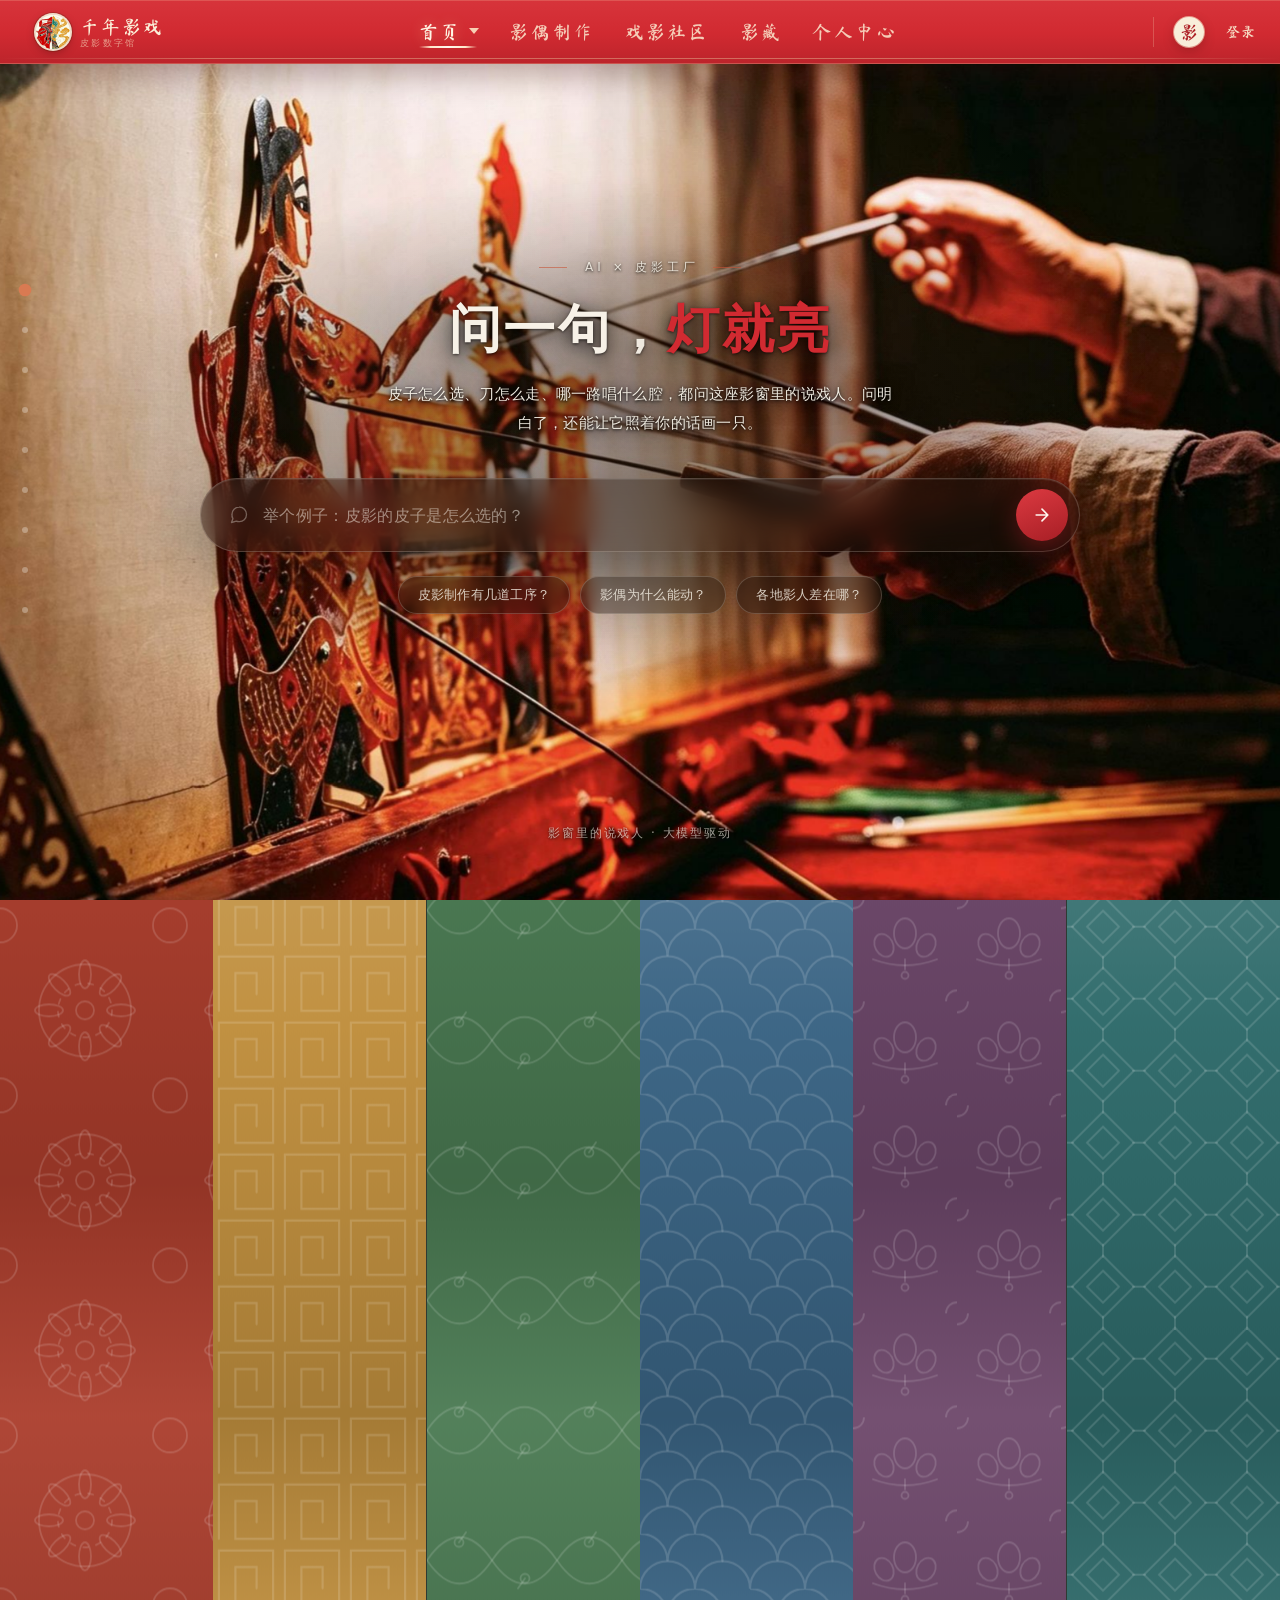
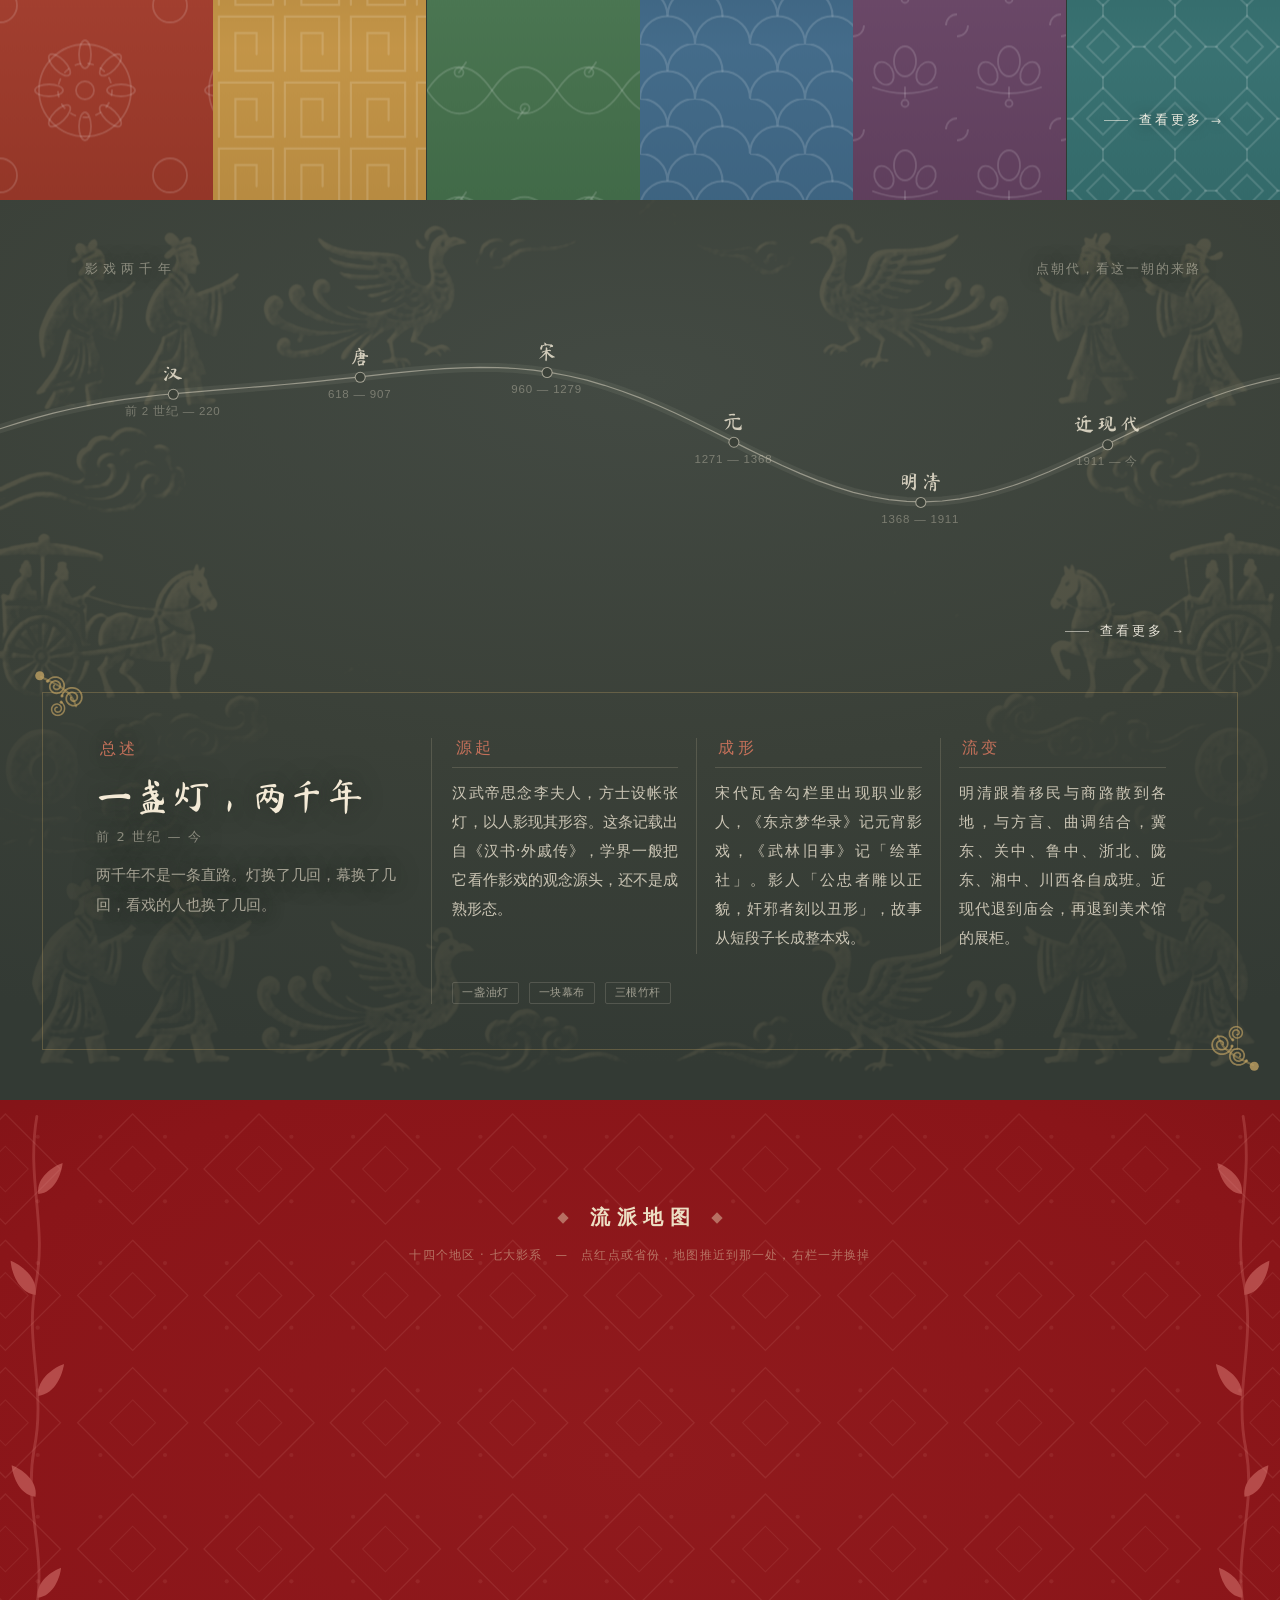
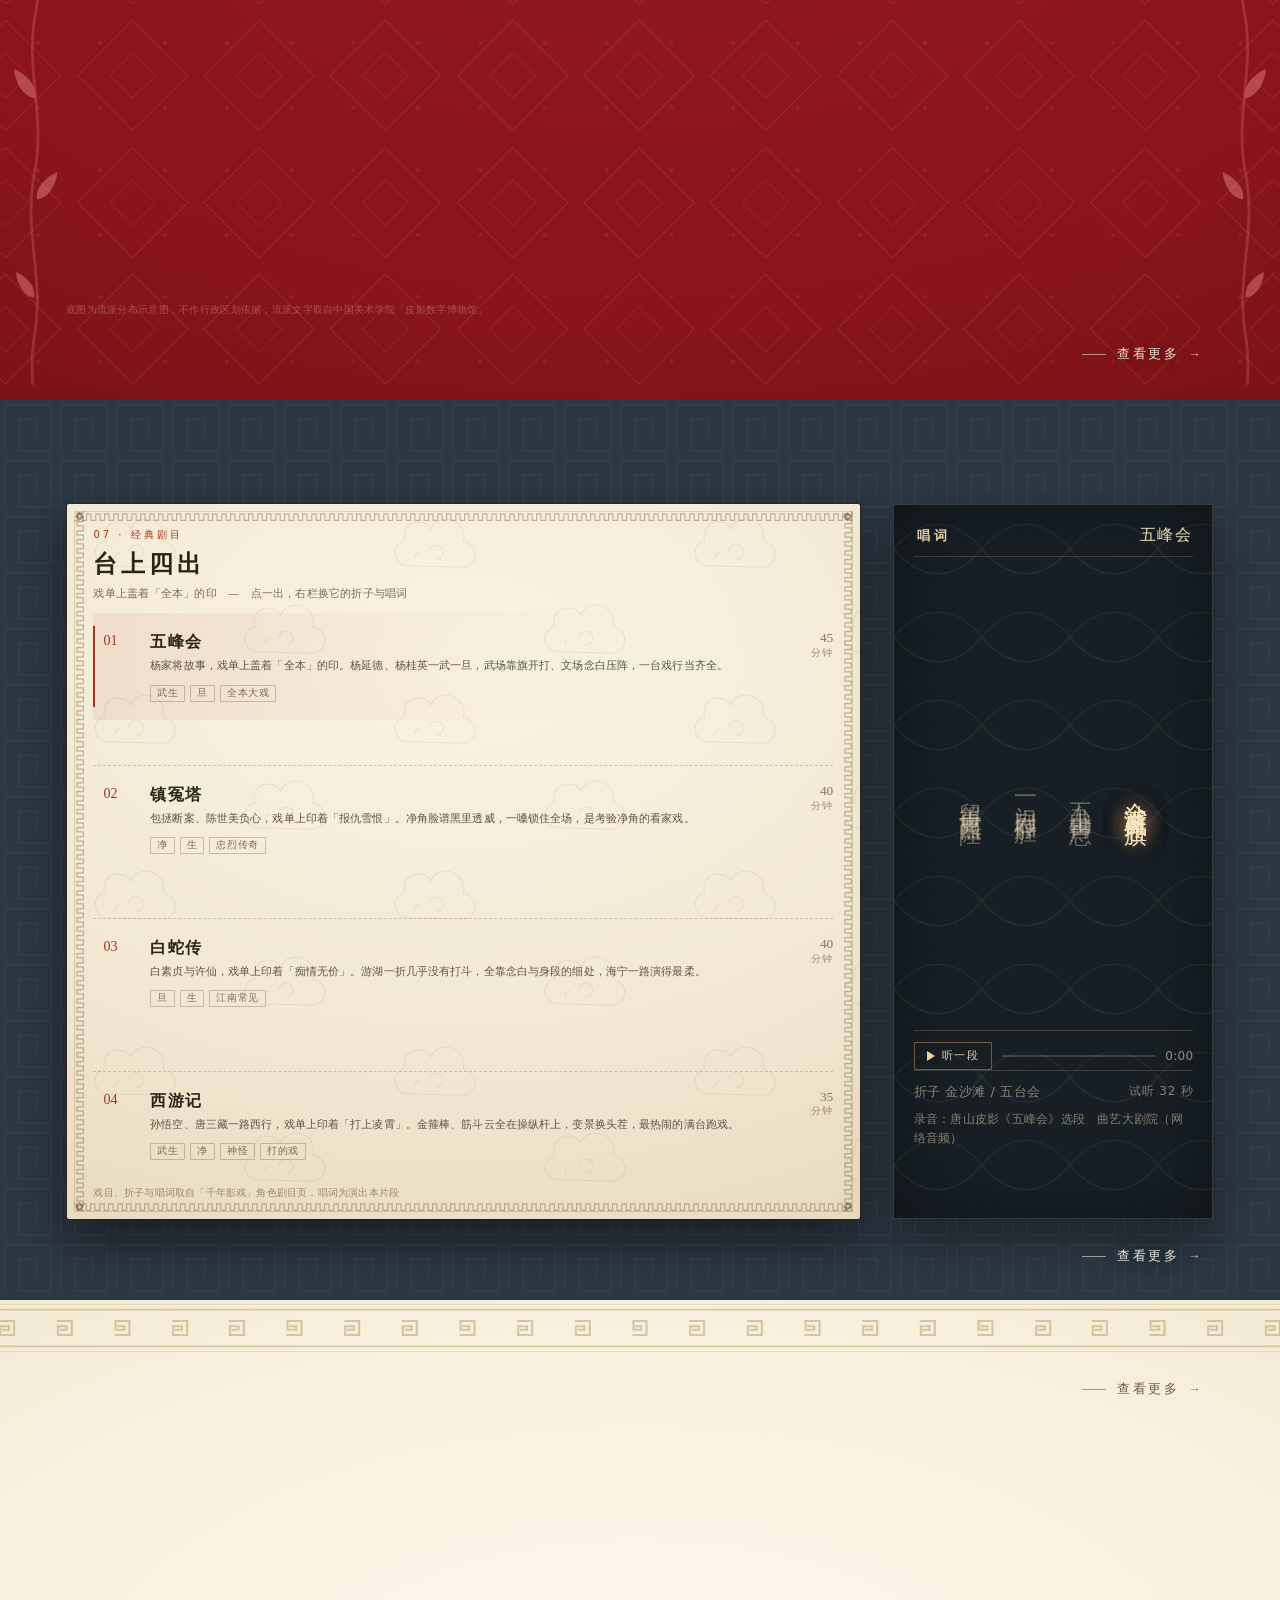
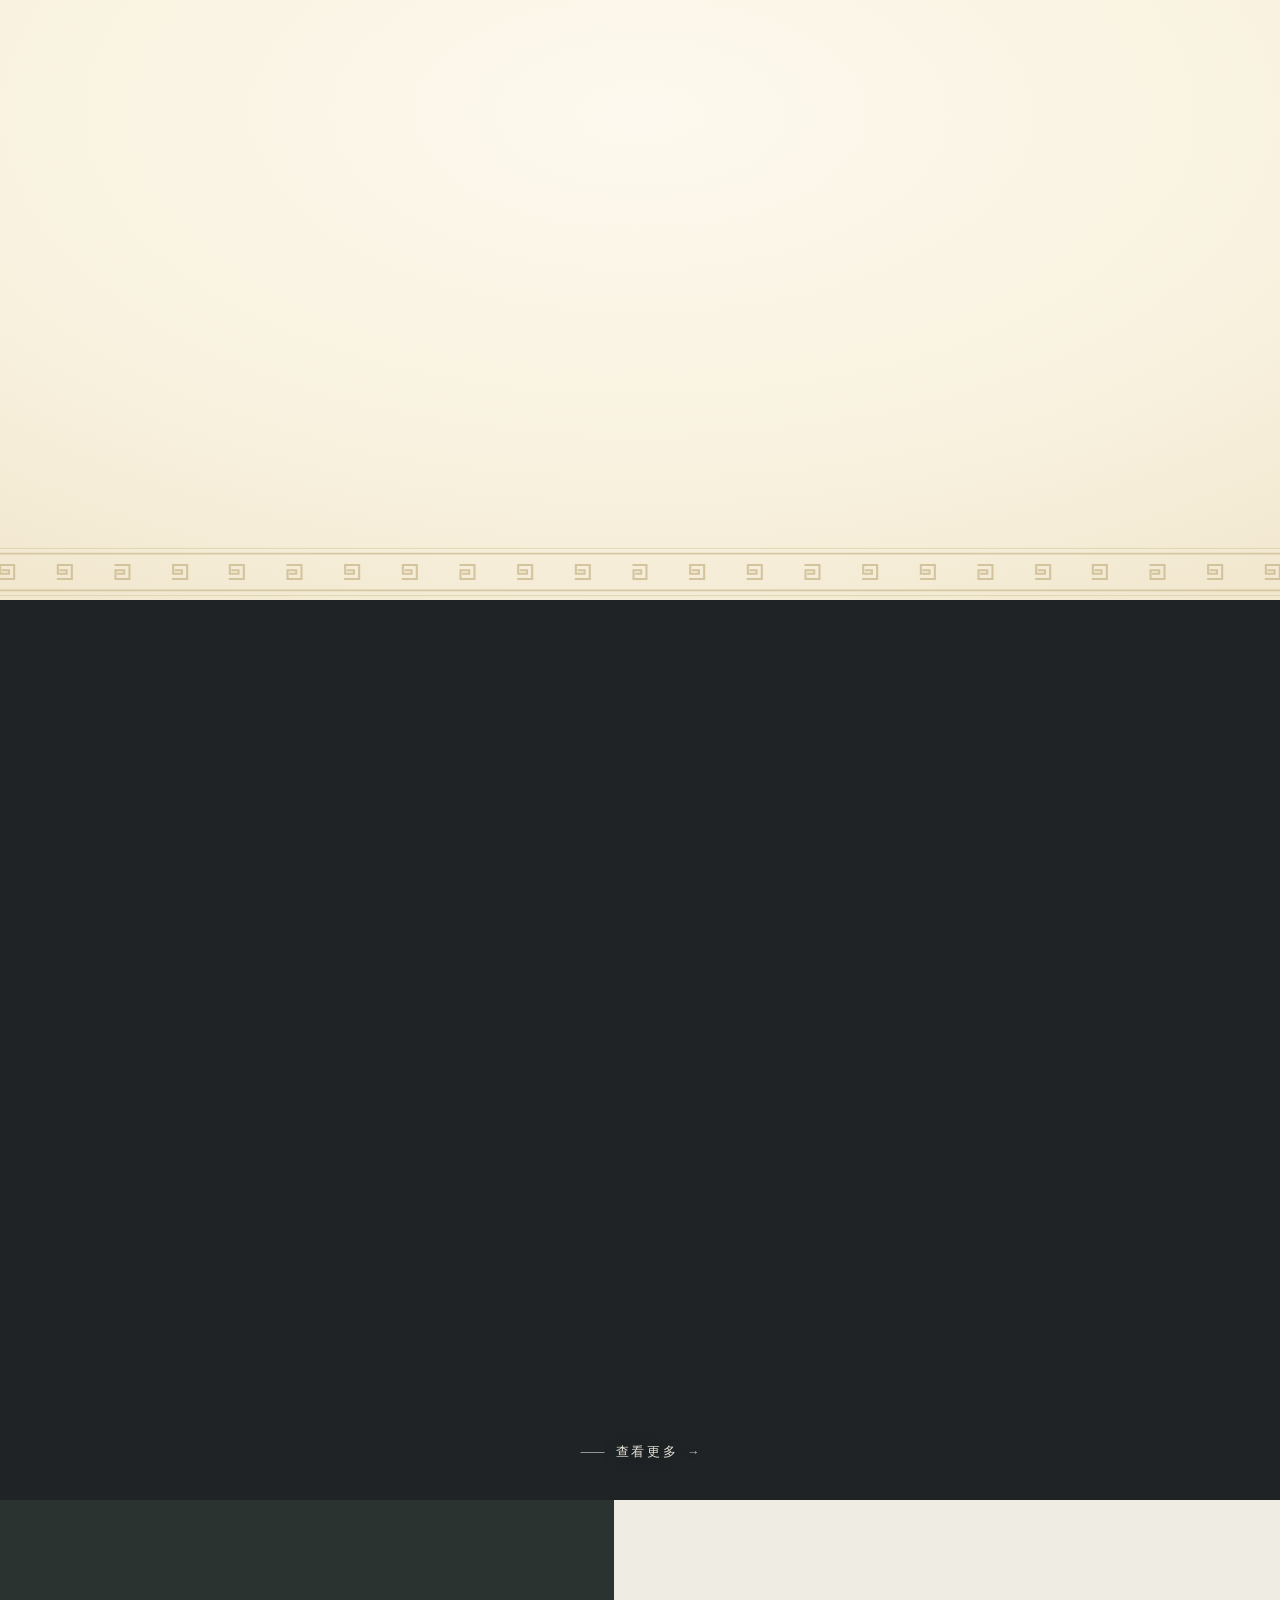
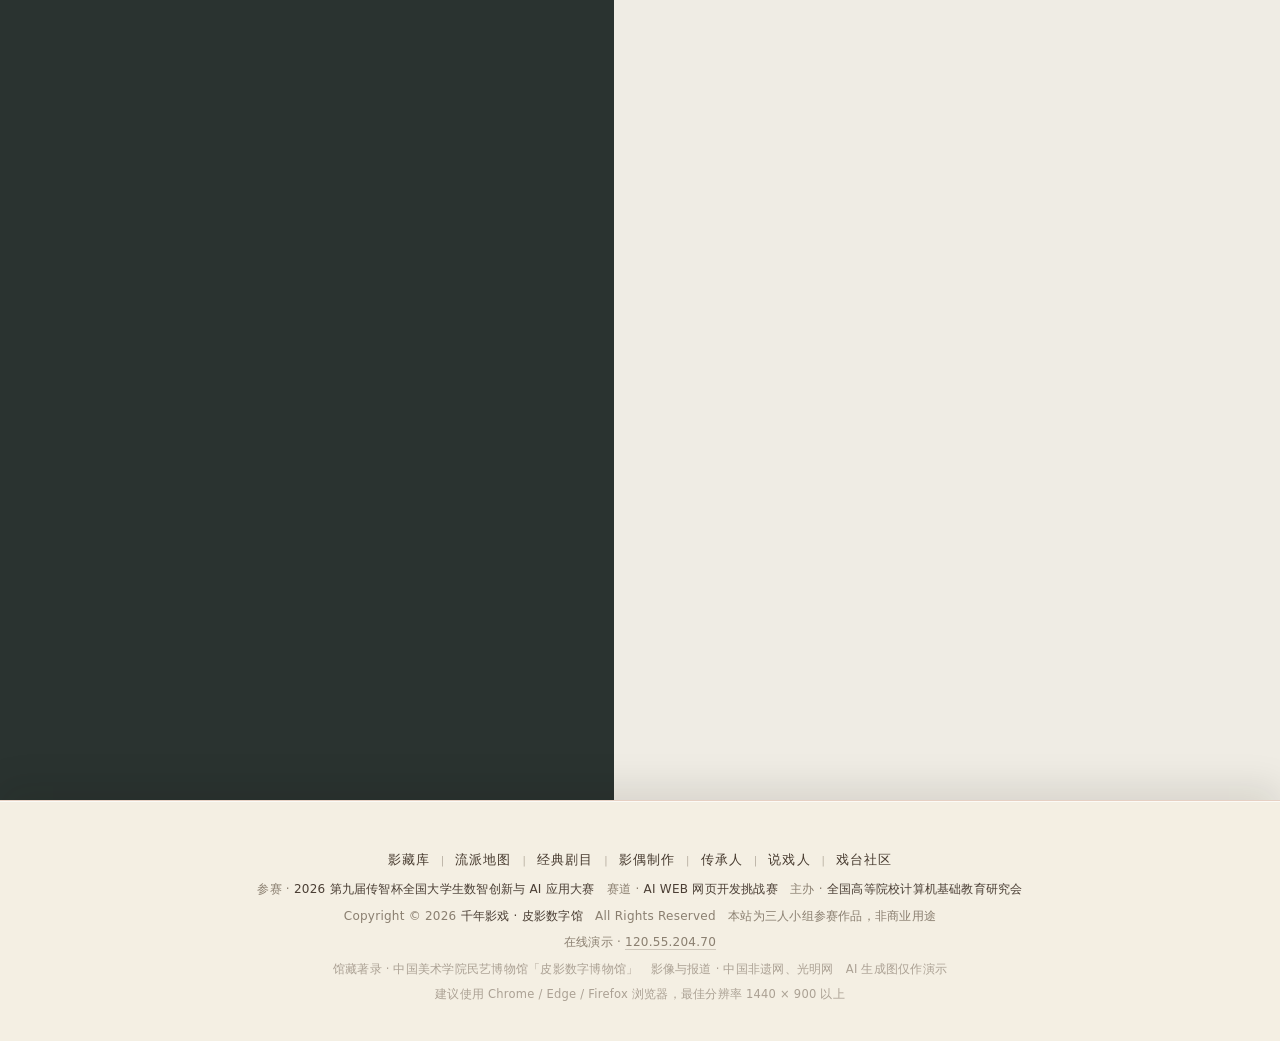
==== commit 6dd0af84: "经典剧目：四出戏音频改截高潮片段，歌词按真实起唱点逐句点亮 - 五峰会：68分钟损坏整集 → 32秒韵白唱段（原文件已损坏 partial file） - 镇冤塔：34秒定场诗 → 36秒唱腔爆发段 " ====
--- a/index.html
+++ b/index.html
@@ -590,7 +590,7 @@
 <script src="assets/js/map.js?v=11405"></script>
 <script src="assets/js/parts.js?v=11405"></script>
 <script src="assets/js/inherit.js?v=11405"></script>
-<script src="assets/js/plays.js?v=11405"></script>
+<script src="assets/js/plays.js?v=11920"></script>
 <script src="assets/js/site.js?v=11405"></script>
 <script src="assets/js/news-data.js?v=11405"></script>
 <script src="assets/js/news-open.js?v=11405"></script>
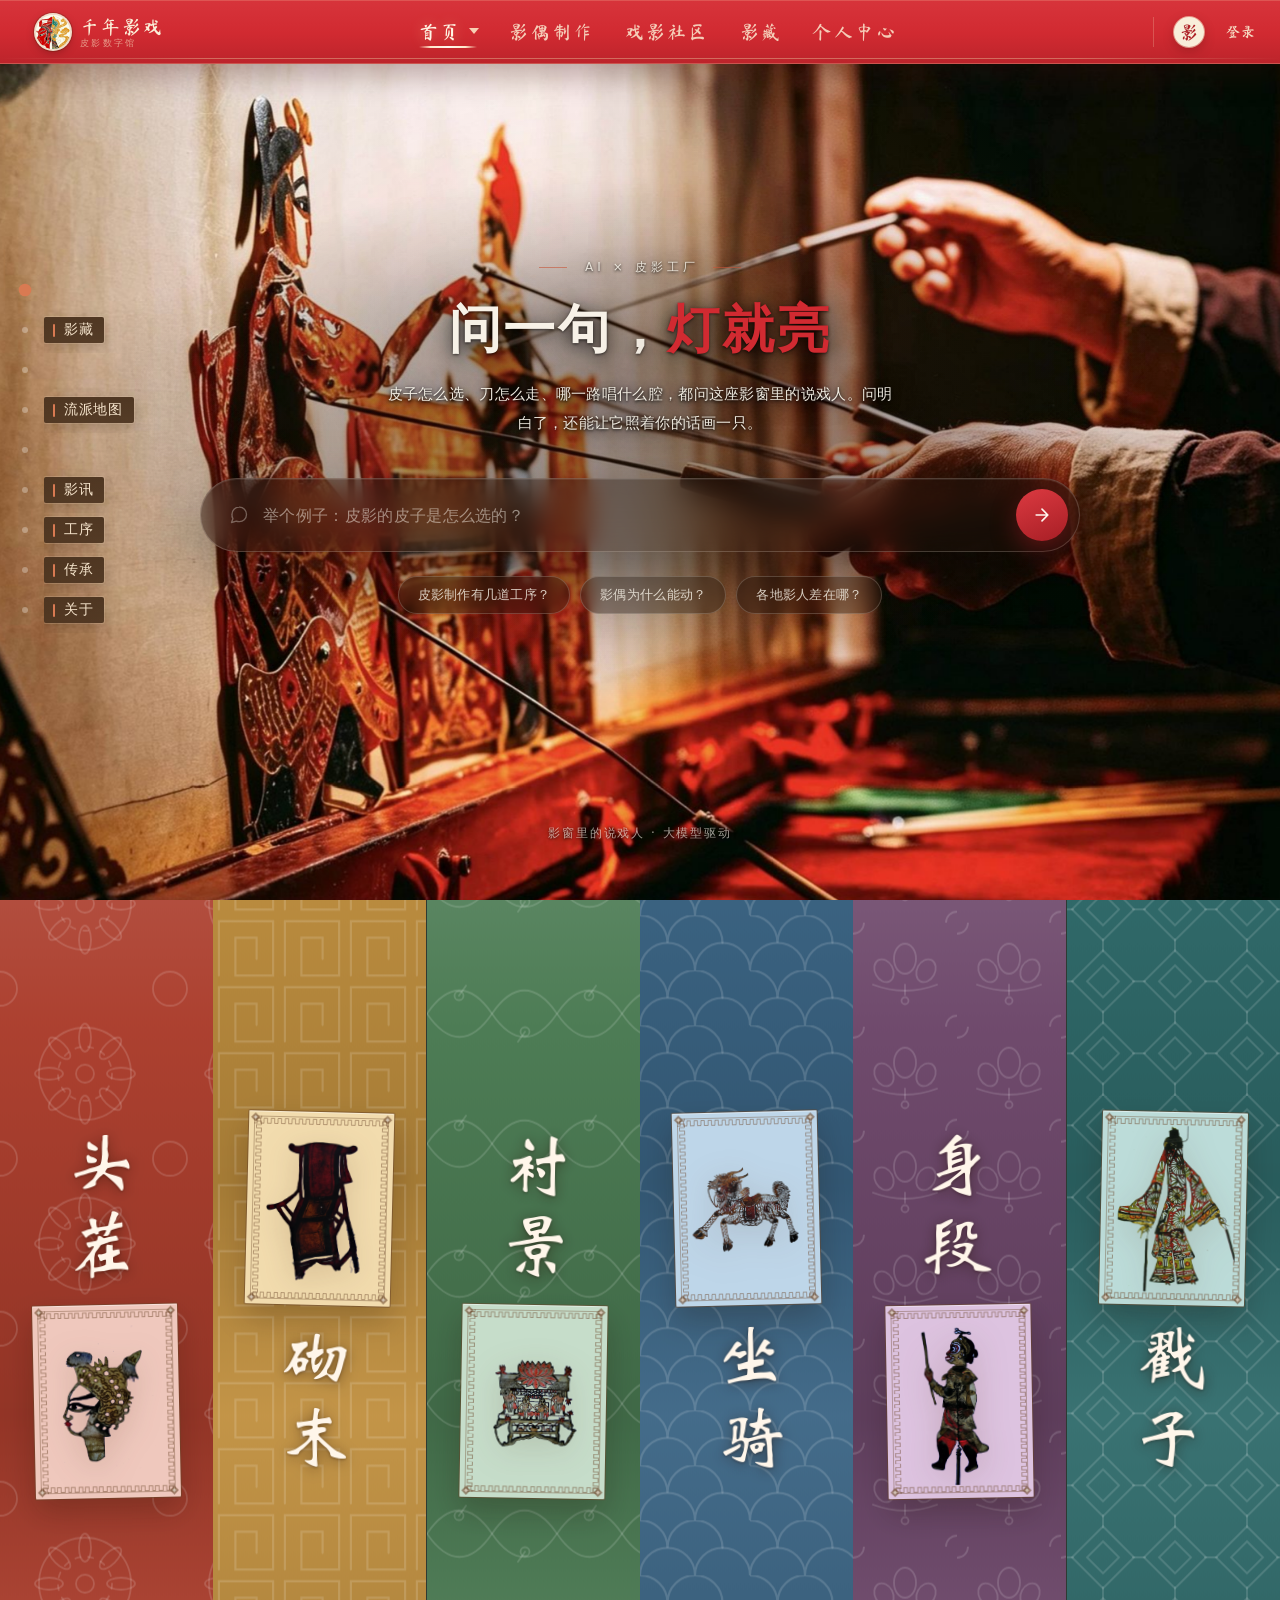
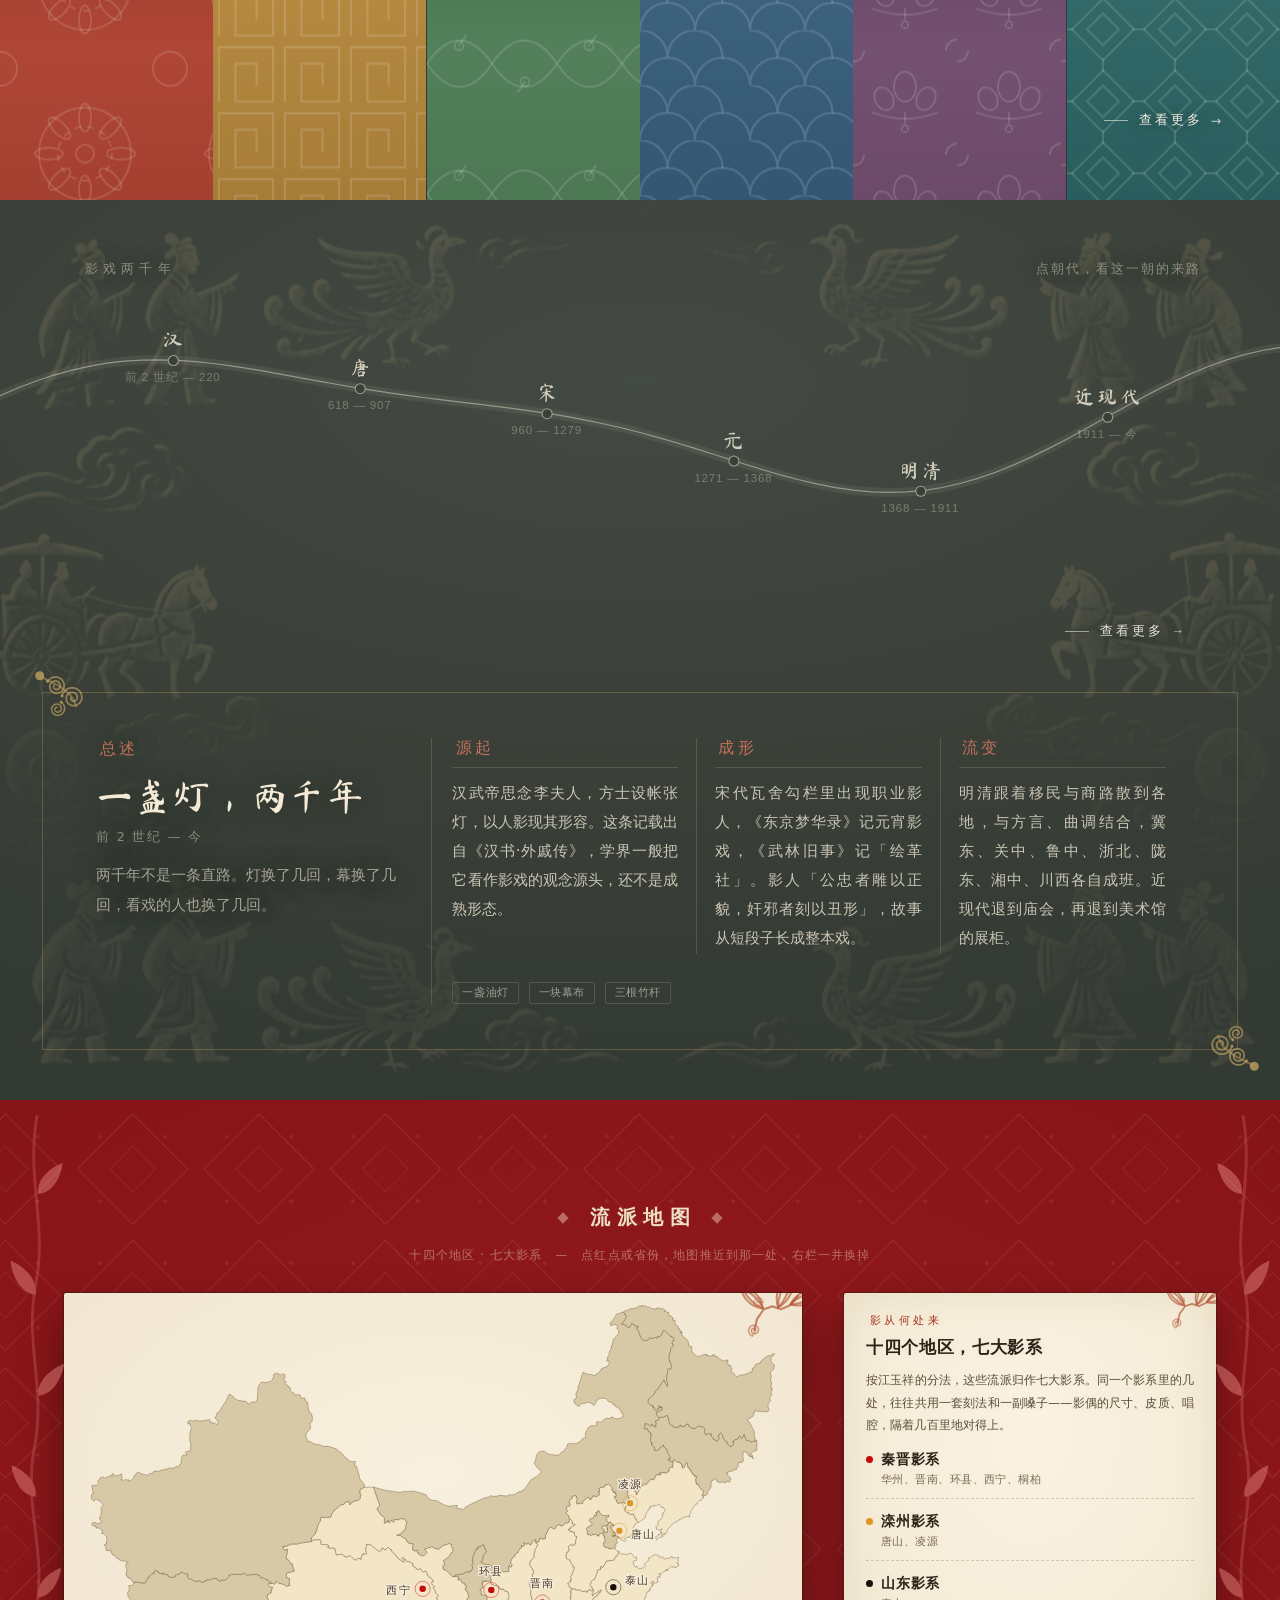
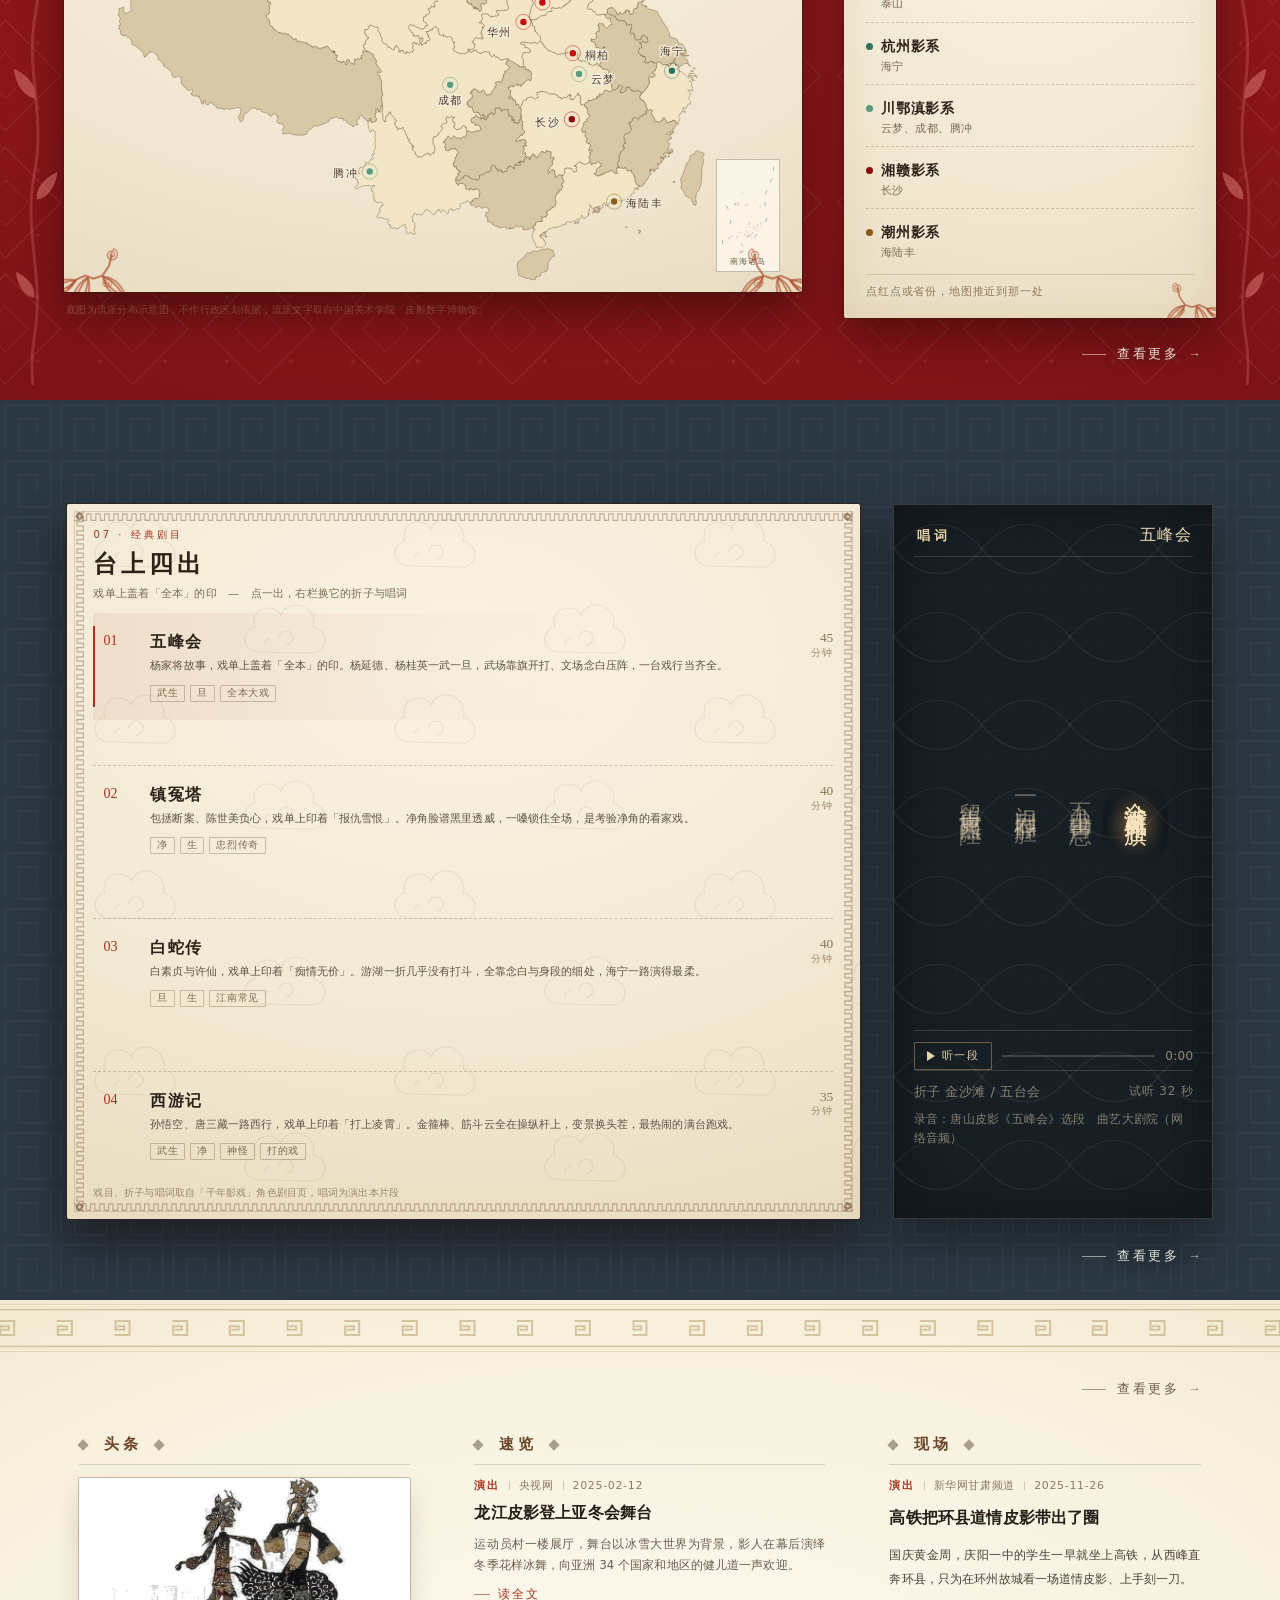
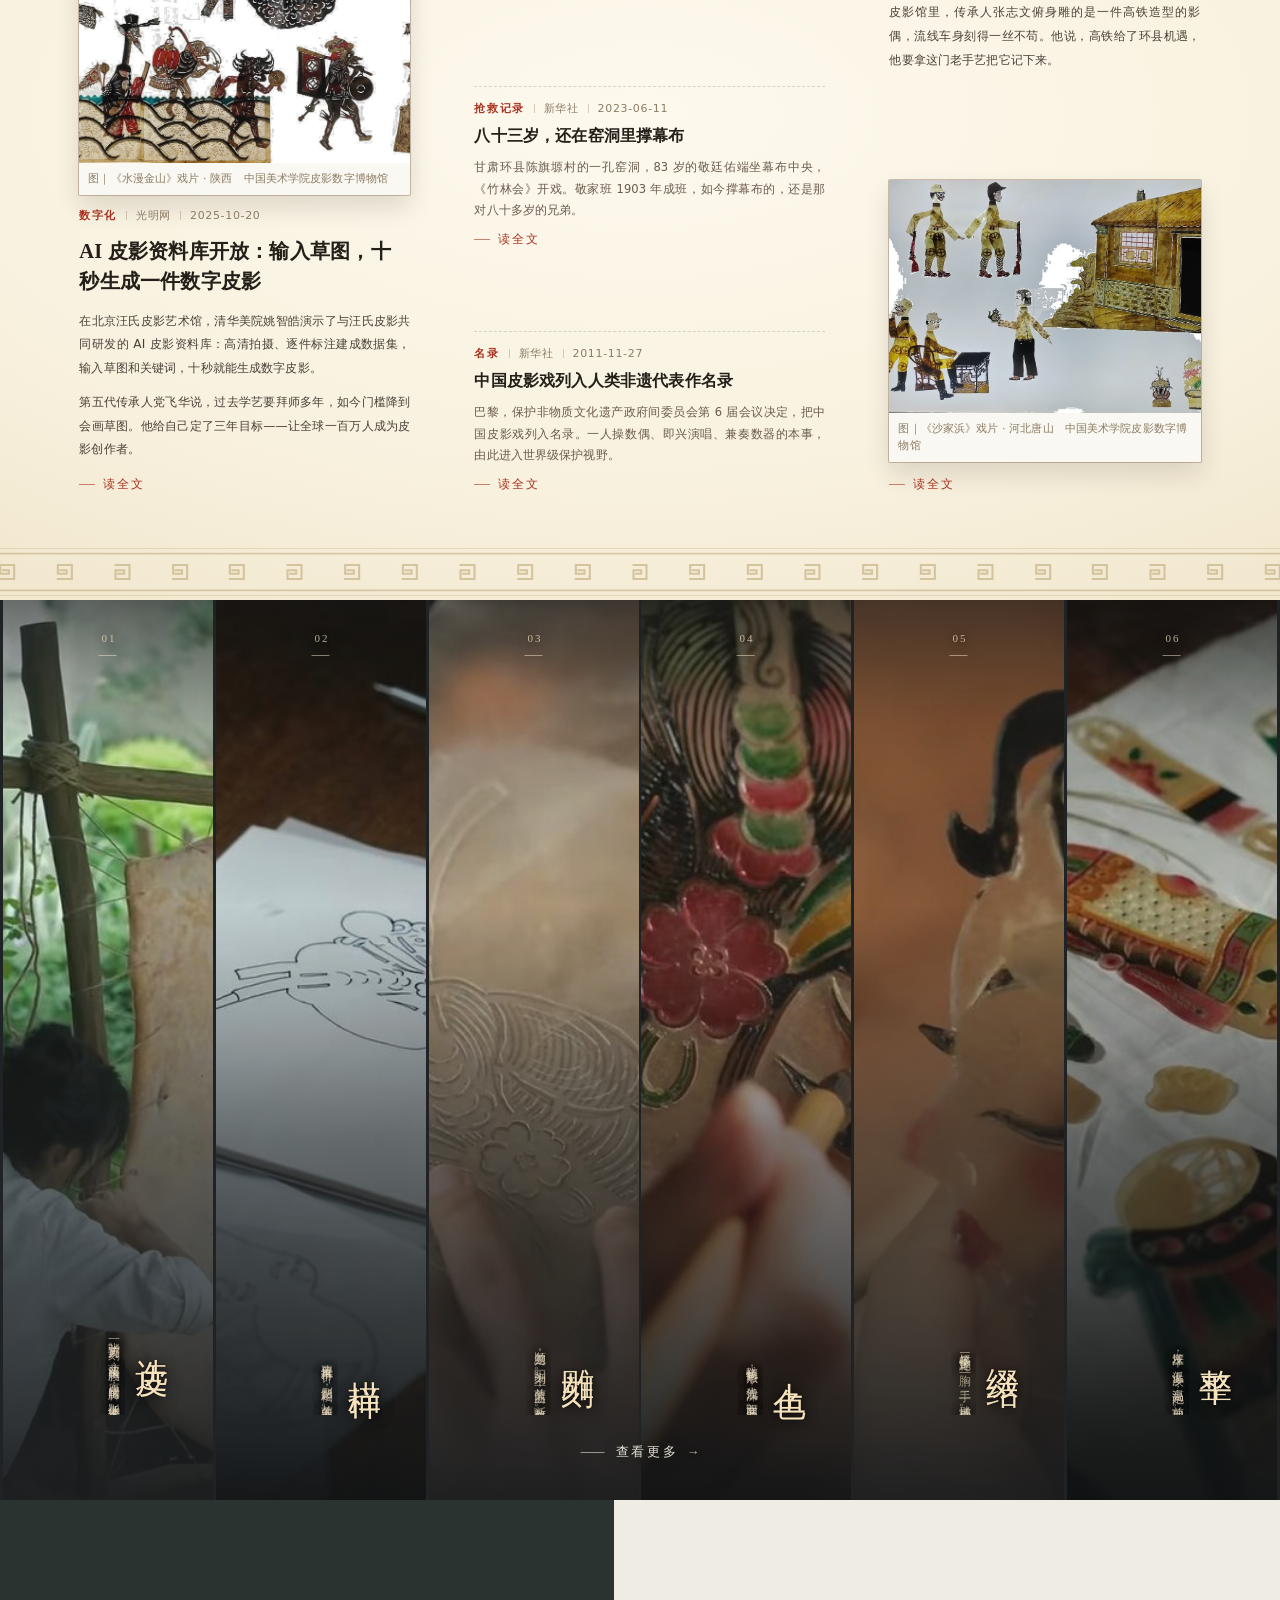
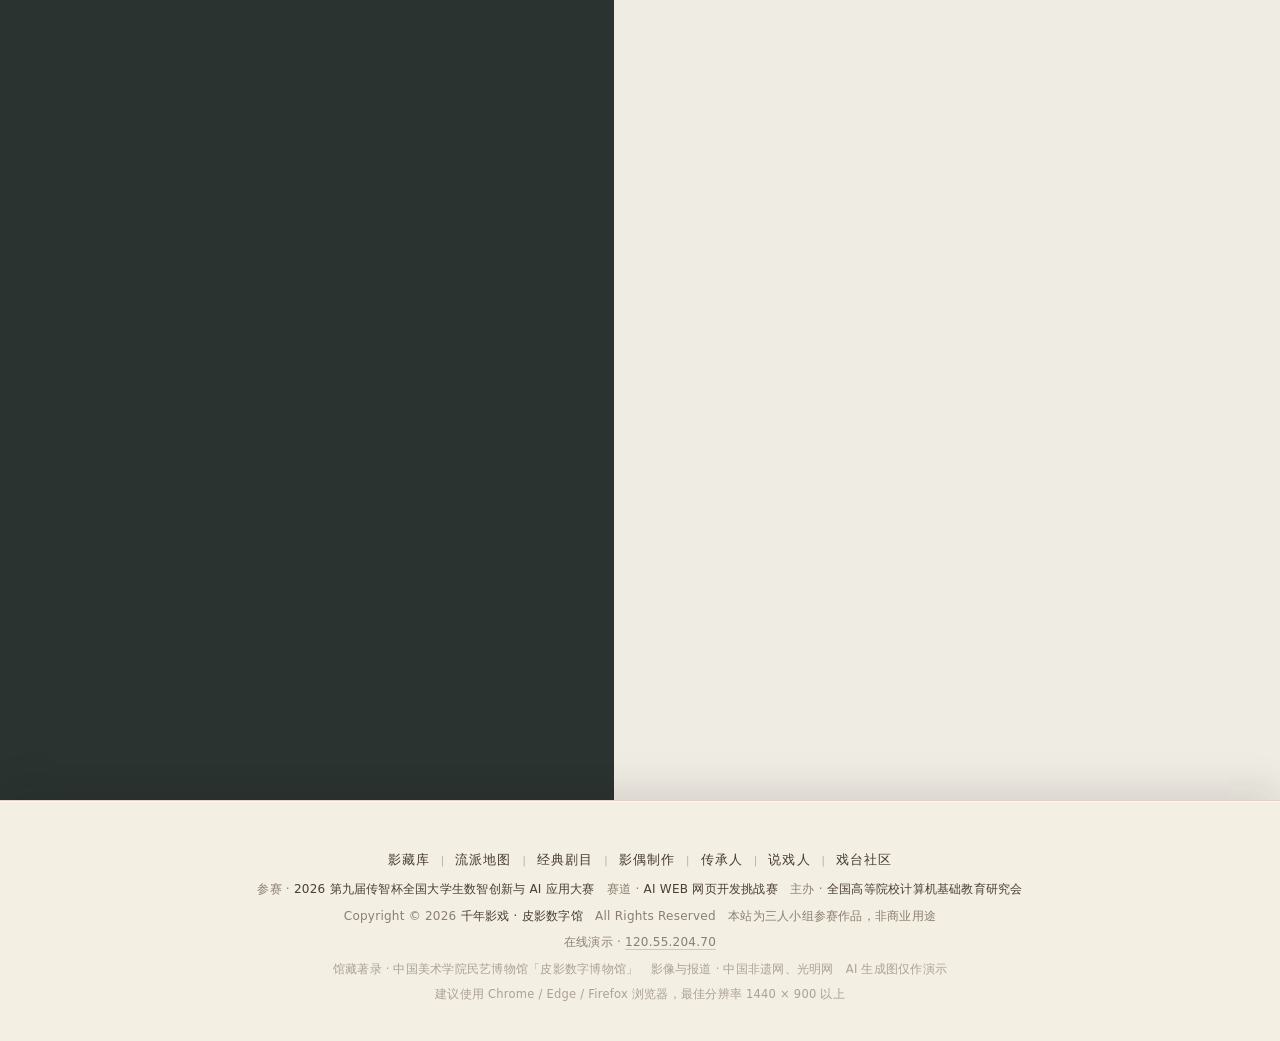
==== commit 487017e1: "首页：整屏翻页改原生滚动+scroll-snap，解决卡手与滚动条不可用 - layout.css：宽屏(>900px)放开 html/body overflow、加 scroll-snap-type" ====
--- a/index.html
+++ b/index.html
@@ -18,7 +18,7 @@
 <link rel="stylesheet" href="assets/css/font.css?v=11405">
 <link rel="stylesheet" href="assets/css/brush.css?v=11405">
 <link rel="stylesheet" href="assets/css/token.css?v=11870">
-<link rel="stylesheet" href="assets/css/layout.css?v=11870">
+<link rel="stylesheet" href="assets/css/layout.css?v=11930">
 <link rel="stylesheet" href="assets/css/anim.css?v=11405">
 <link rel="stylesheet" href="assets/css/hover.css?v=11405">
 <link rel="stylesheet" href="assets/css/site.css?v=11910">
@@ -578,7 +578,7 @@
   </footer>
 </main>
 
-<script src="assets/js/deck.js?v=11686"></script>
+<script src="assets/js/deck.js?v=11930"></script>
 <script src="assets/js/hero.js?v=11405"></script>
 <script src="assets/js/reveal.js?v=11683"></script>
 <script src="assets/js/slots.js?v=11405"></script>
@@ -593,7 +593,7 @@
 <script src="assets/js/plays.js?v=11920"></script>
 <script src="assets/js/site.js?v=11405"></script>
 <script src="assets/js/news-data.js?v=11405"></script>
-<script src="assets/js/news-open.js?v=11405"></script>
+<script src="assets/js/news-open.js?v=11930"></script>
 <script>
 /* 调试用：?still 关掉所有过渡，直接呈现"动画结束态"，便于截图核对版式 */
 if (location.search.indexOf('still') > -1) {
--- a/assets/css/layout.css
+++ b/assets/css/layout.css
@@ -569,15 +569,17 @@
 }
 
 /* ---------- 分屏容器 ---------- */
+/* 原生滚动 + scroll-snap：不再用 transform 位移，deck 就是普通文档流 */
 .deck {
-  will-change: transform;
-  transition: transform .95s var(--ease-out);
+  /* 无 transform / 过渡，位移交给浏览器的原生滚动 */
 }
 .sec {
   position: relative;
   width: 100%;
   height: 100vh;
   overflow: hidden;
+  scroll-snap-align: start;
+  scroll-snap-stop: always;
 }
 
 /* 各屏底色（纯色，不用任何背景图） */
@@ -3103,6 +3105,8 @@
    传承屏本身不受影响，仍是满屏居中。 */
 .sec-foot {
   height: auto;
+  /* 末屏比一屏矮，吸附时贴底（不是贴顶），保持"页脚接着上一屏"的观感 */
+  scroll-snap-align: end;
   display: flex;
   align-items: center;
   justify-content: center;
@@ -3190,6 +3194,18 @@
   .ft-nav i { display: none; }
   .ft-row, .ft-dim { font-size: 11px; }
 }
+
+/* ---------- 宽屏：原生滚动 + 整屏吸附 ----------
+   原整屏翻页用 translate3d 平移 deck 并锁定动画：滚轮被劫持、原生滚动条
+   被 overflow:hidden 干掉，滑动要等 0.95s 动画走完才吃下一次，卡手。
+   改成原生滚动 + scroll-snap：浏览器滚动条恢复、滚动跟手不卡，滚一下吸附一屏。 */
+@media (min-width: 901px) {
+  html, body:not(.inner) { overflow: auto; }
+  html { scroll-snap-type: y mandatory; }
+}
+
+/* 影讯详情层开着时锁住主页面滚动，滚轮只滚正文那页纸 */
+html.nw-lock { overflow: hidden; }
 
 /* ---------- 窄屏：退化为普通滚动 ---------- */
 @media (max-width: 900px) {
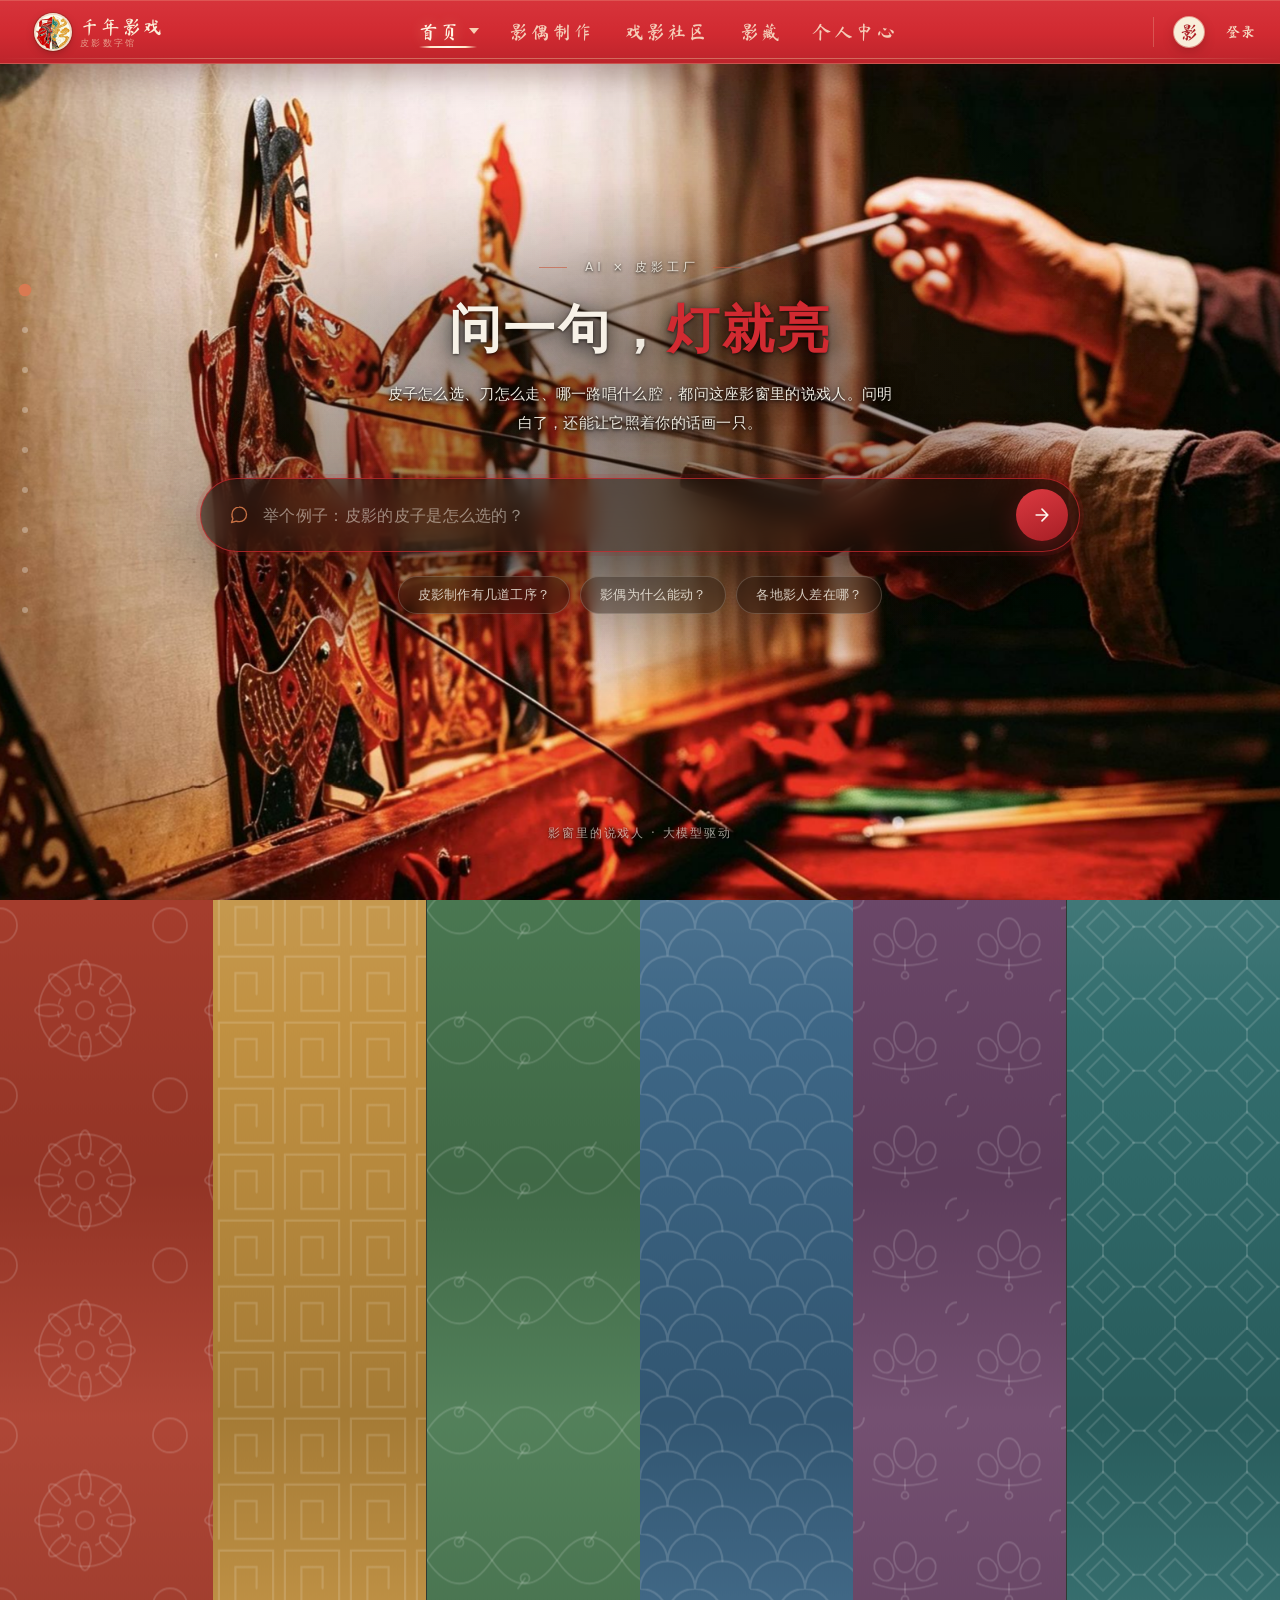
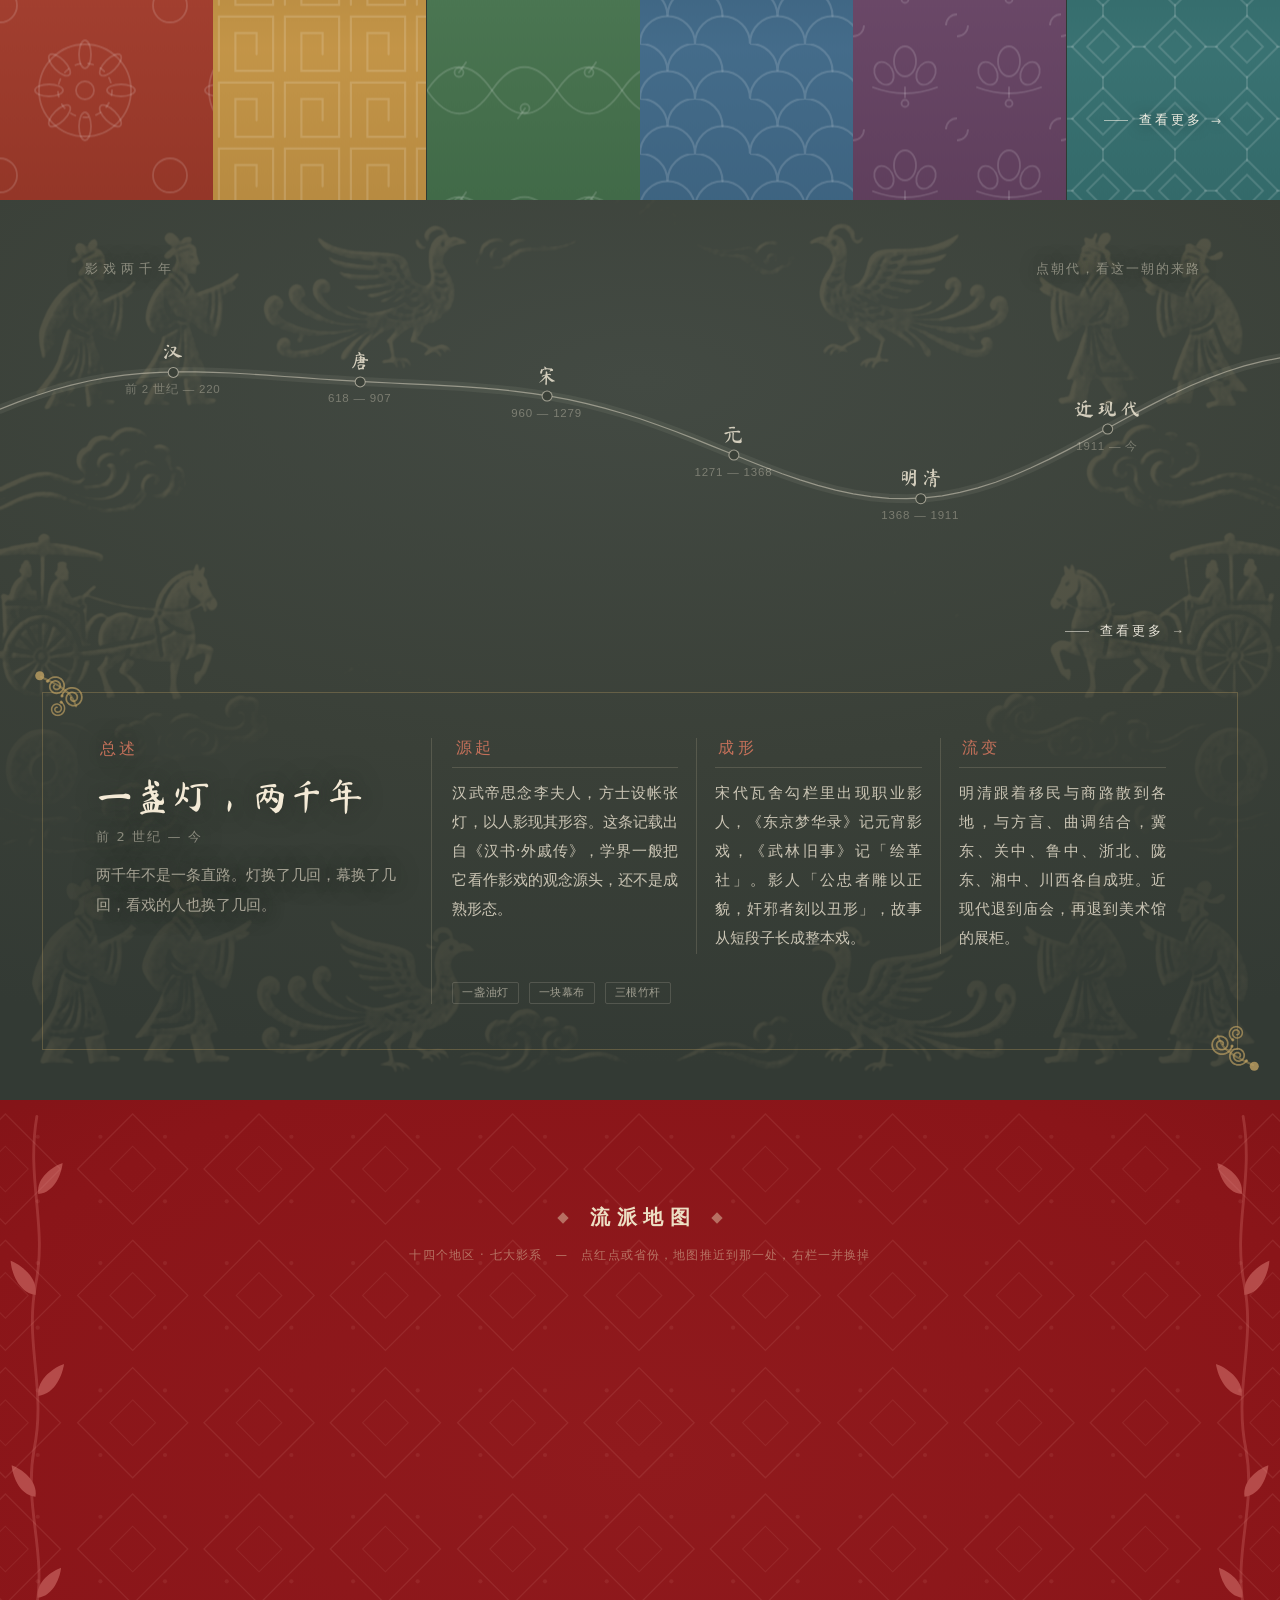
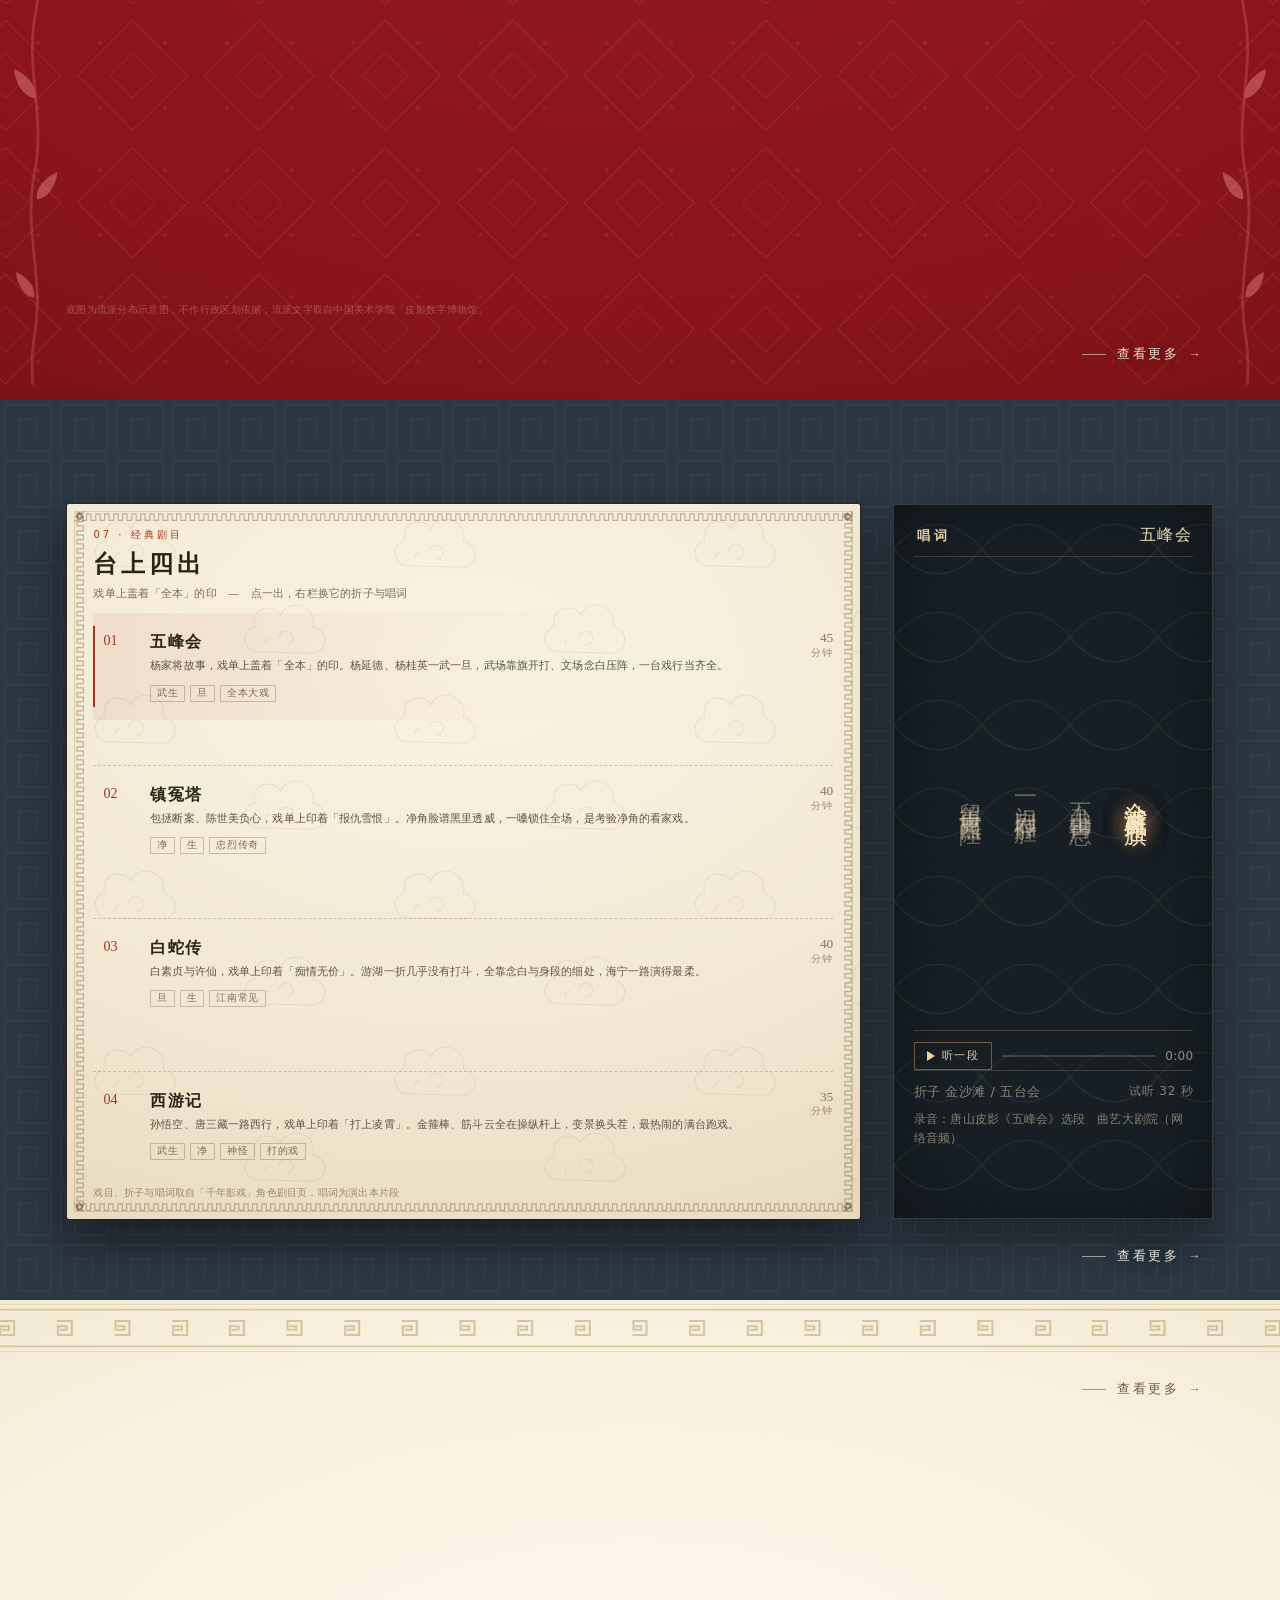
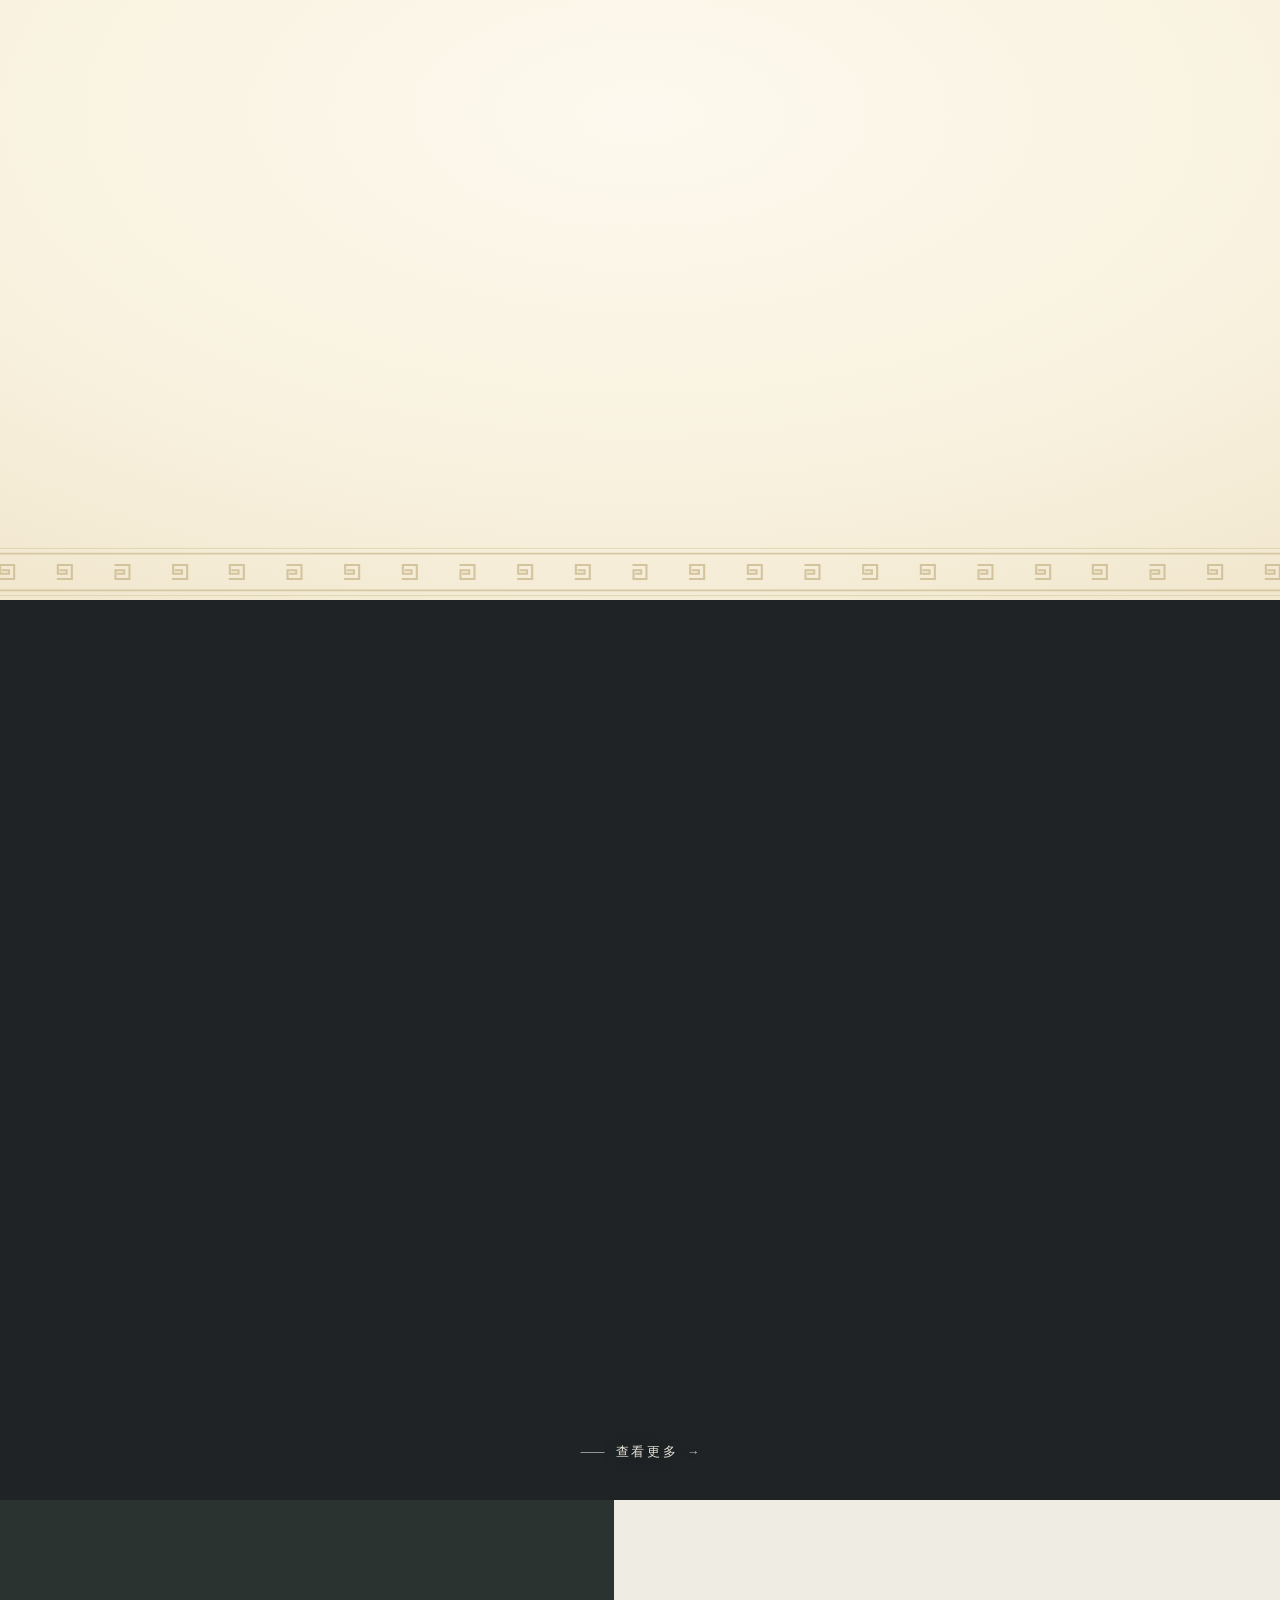
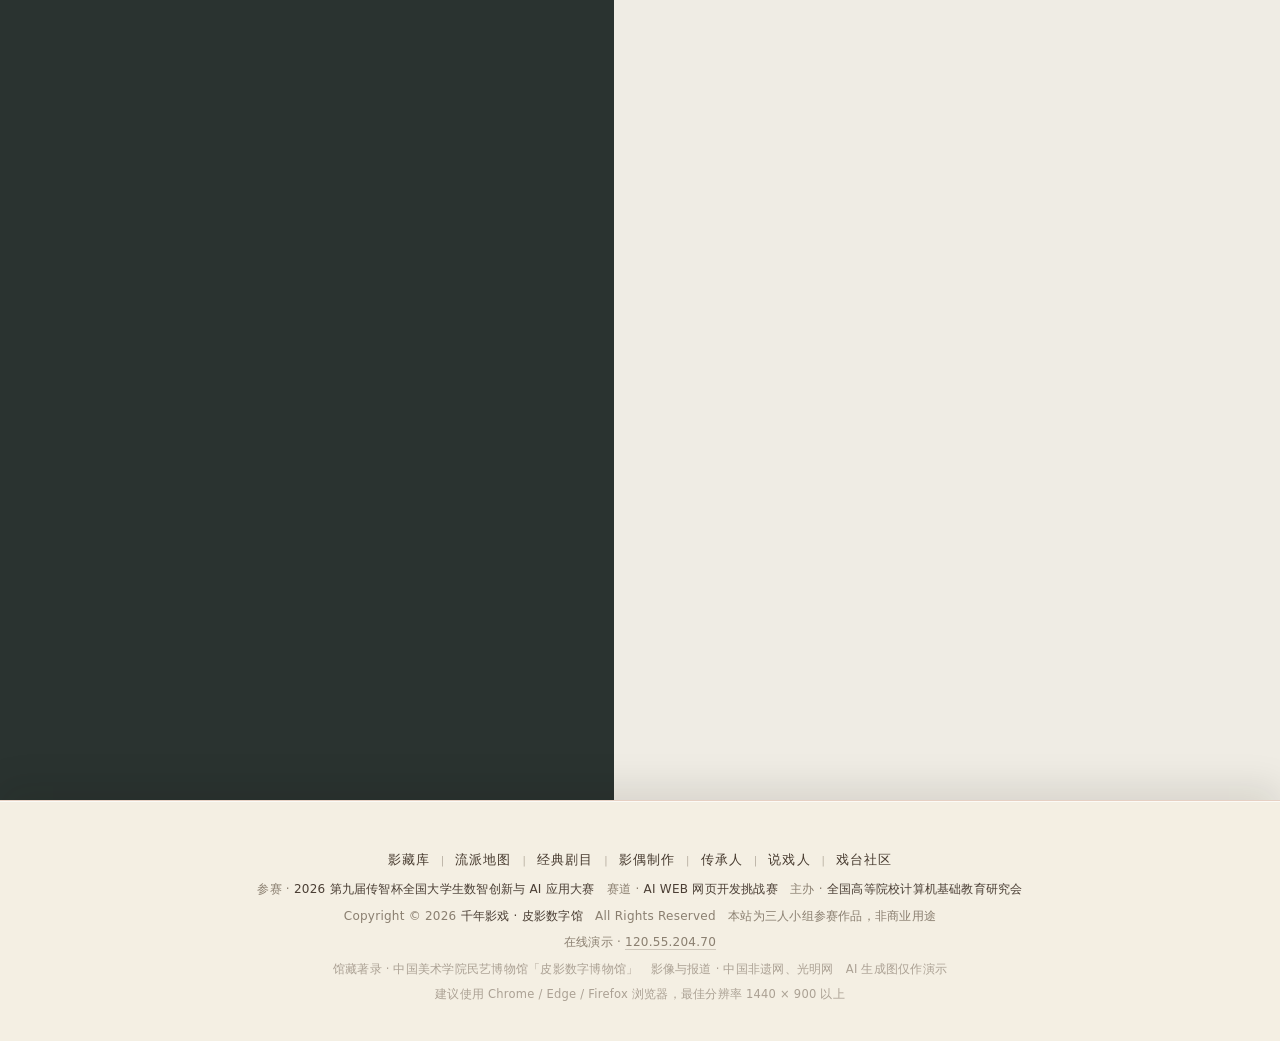
==== commit 4d9c5bfa: "Revert "首页：整屏翻页改原生滚动+scroll-snap，解决卡手与滚动条不可用" This reverts commit 487017e1b50e78833876663d8fc808e7a2" ====
--- a/index.html
+++ b/index.html
@@ -18,7 +18,7 @@
 <link rel="stylesheet" href="assets/css/font.css?v=11405">
 <link rel="stylesheet" href="assets/css/brush.css?v=11405">
 <link rel="stylesheet" href="assets/css/token.css?v=11870">
-<link rel="stylesheet" href="assets/css/layout.css?v=11930">
+<link rel="stylesheet" href="assets/css/layout.css?v=11870">
 <link rel="stylesheet" href="assets/css/anim.css?v=11405">
 <link rel="stylesheet" href="assets/css/hover.css?v=11405">
 <link rel="stylesheet" href="assets/css/site.css?v=11910">
@@ -578,7 +578,7 @@
   </footer>
 </main>
 
-<script src="assets/js/deck.js?v=11930"></script>
+<script src="assets/js/deck.js?v=11686"></script>
 <script src="assets/js/hero.js?v=11405"></script>
 <script src="assets/js/reveal.js?v=11683"></script>
 <script src="assets/js/slots.js?v=11405"></script>
@@ -593,7 +593,7 @@
 <script src="assets/js/plays.js?v=11920"></script>
 <script src="assets/js/site.js?v=11405"></script>
 <script src="assets/js/news-data.js?v=11405"></script>
-<script src="assets/js/news-open.js?v=11930"></script>
+<script src="assets/js/news-open.js?v=11405"></script>
 <script>
 /* 调试用：?still 关掉所有过渡，直接呈现"动画结束态"，便于截图核对版式 */
 if (location.search.indexOf('still') > -1) {
--- a/assets/css/layout.css
+++ b/assets/css/layout.css
@@ -569,17 +569,15 @@
 }
 
 /* ---------- 分屏容器 ---------- */
-/* 原生滚动 + scroll-snap：不再用 transform 位移，deck 就是普通文档流 */
 .deck {
-  /* 无 transform / 过渡，位移交给浏览器的原生滚动 */
+  will-change: transform;
+  transition: transform .95s var(--ease-out);
 }
 .sec {
   position: relative;
   width: 100%;
   height: 100vh;
   overflow: hidden;
-  scroll-snap-align: start;
-  scroll-snap-stop: always;
 }
 
 /* 各屏底色（纯色，不用任何背景图） */
@@ -3105,8 +3103,6 @@
    传承屏本身不受影响，仍是满屏居中。 */
 .sec-foot {
   height: auto;
-  /* 末屏比一屏矮，吸附时贴底（不是贴顶），保持"页脚接着上一屏"的观感 */
-  scroll-snap-align: end;
   display: flex;
   align-items: center;
   justify-content: center;
@@ -3194,18 +3190,6 @@
   .ft-nav i { display: none; }
   .ft-row, .ft-dim { font-size: 11px; }
 }
-
-/* ---------- 宽屏：原生滚动 + 整屏吸附 ----------
-   原整屏翻页用 translate3d 平移 deck 并锁定动画：滚轮被劫持、原生滚动条
-   被 overflow:hidden 干掉，滑动要等 0.95s 动画走完才吃下一次，卡手。
-   改成原生滚动 + scroll-snap：浏览器滚动条恢复、滚动跟手不卡，滚一下吸附一屏。 */
-@media (min-width: 901px) {
-  html, body:not(.inner) { overflow: auto; }
-  html { scroll-snap-type: y mandatory; }
-}
-
-/* 影讯详情层开着时锁住主页面滚动，滚轮只滚正文那页纸 */
-html.nw-lock { overflow: hidden; }
 
 /* ---------- 窄屏：退化为普通滚动 ---------- */
 @media (max-width: 900px) {
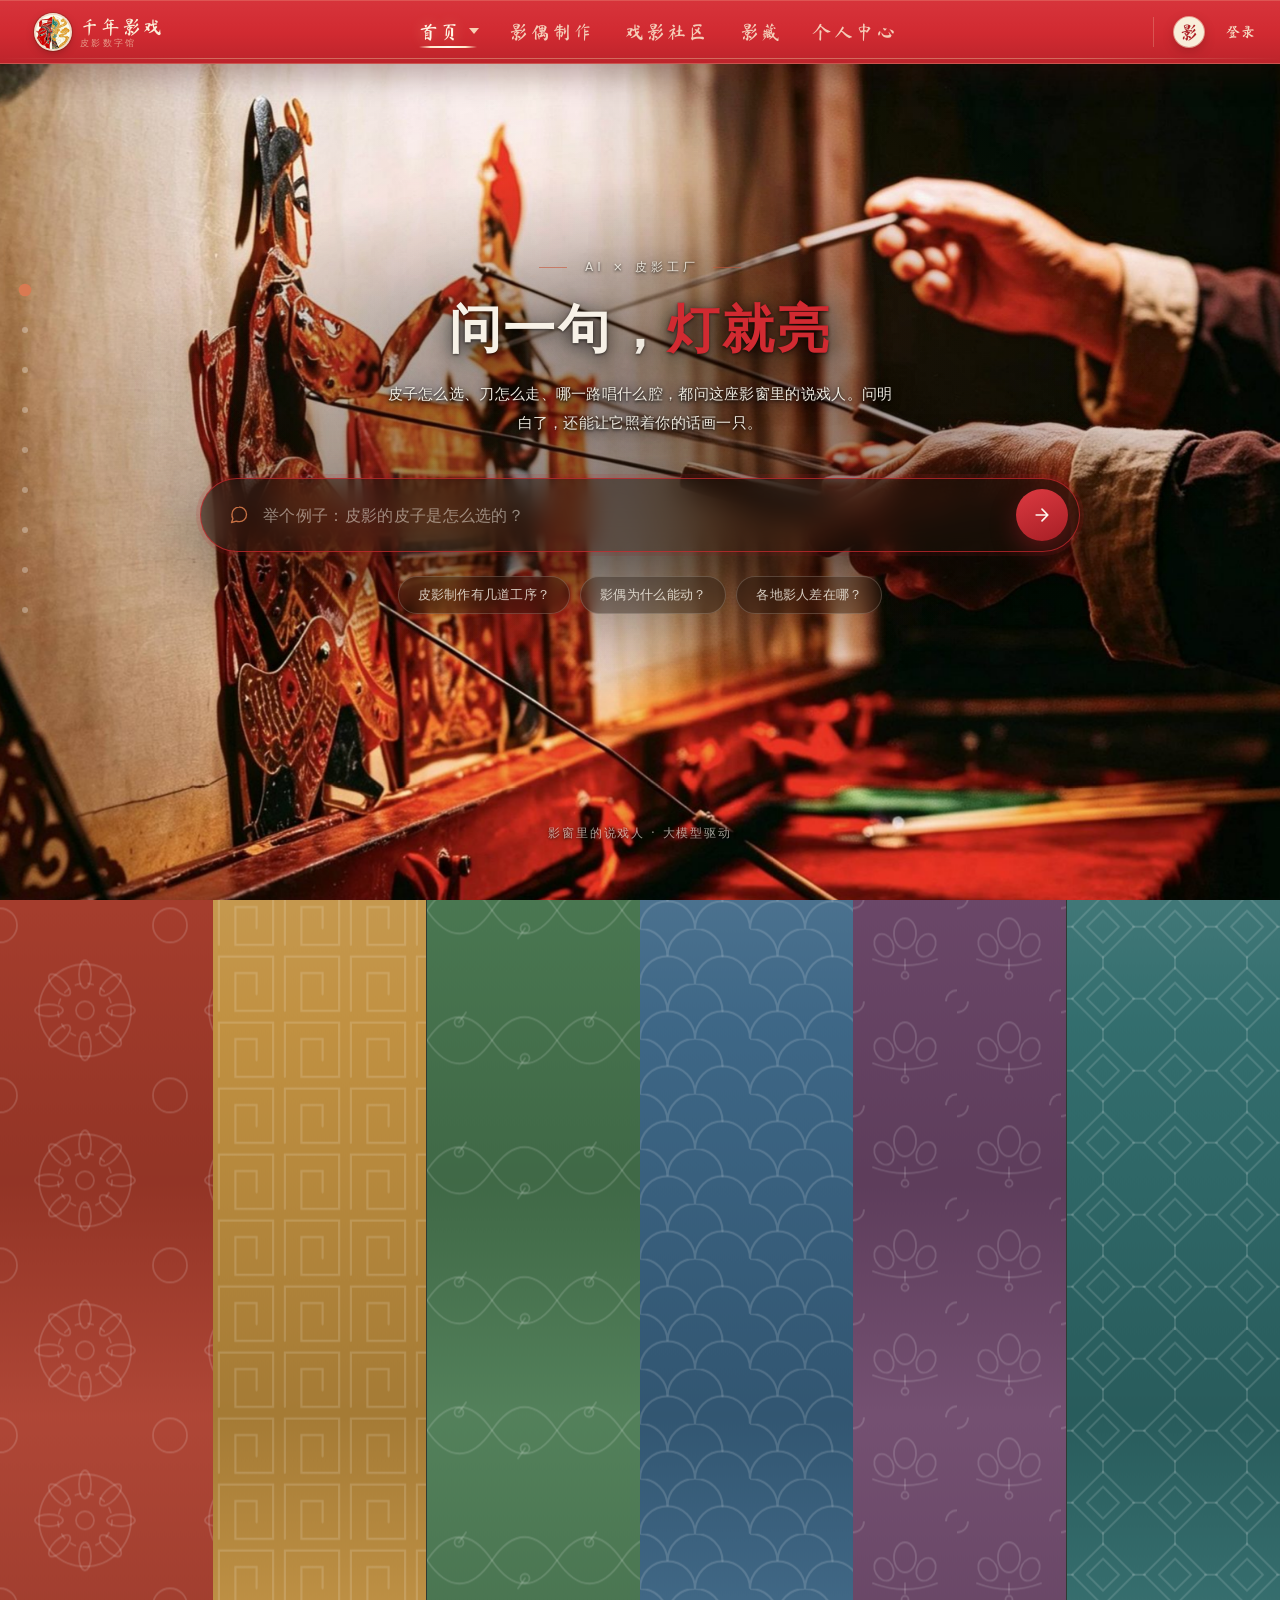
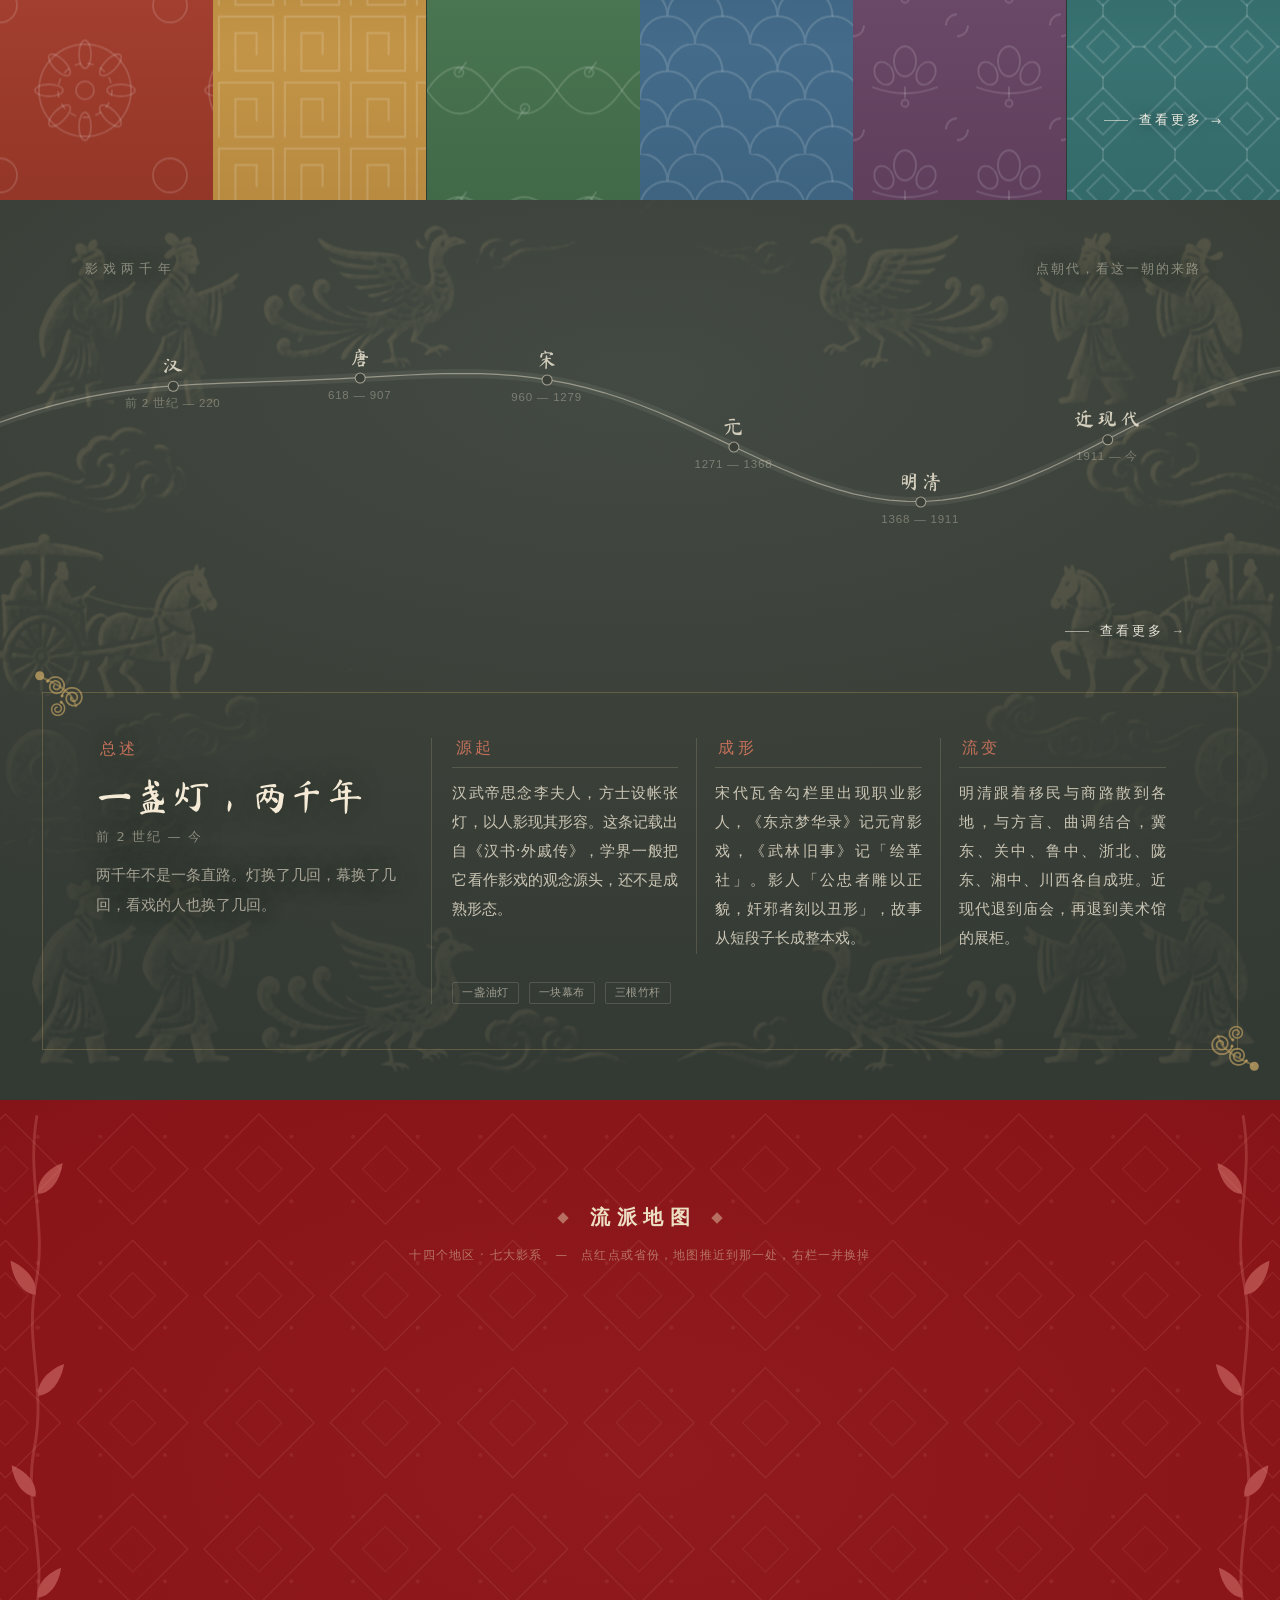
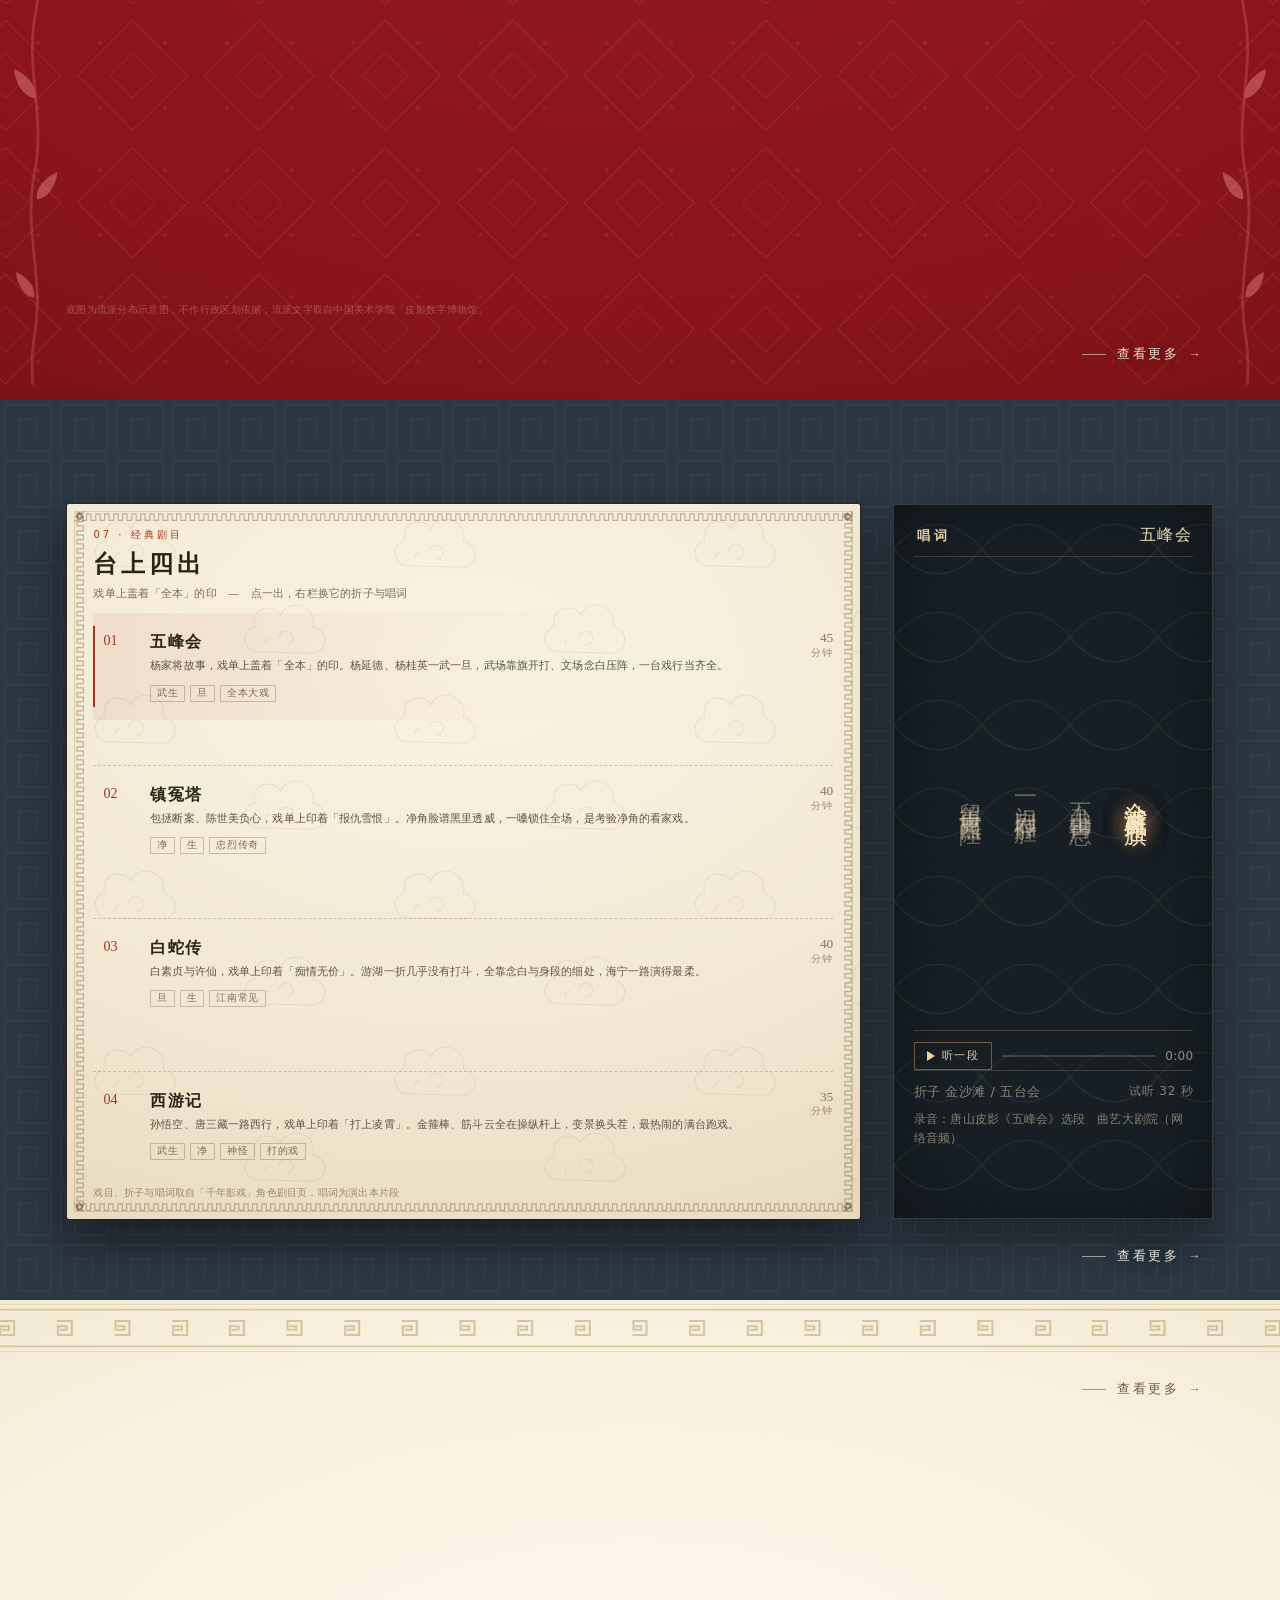
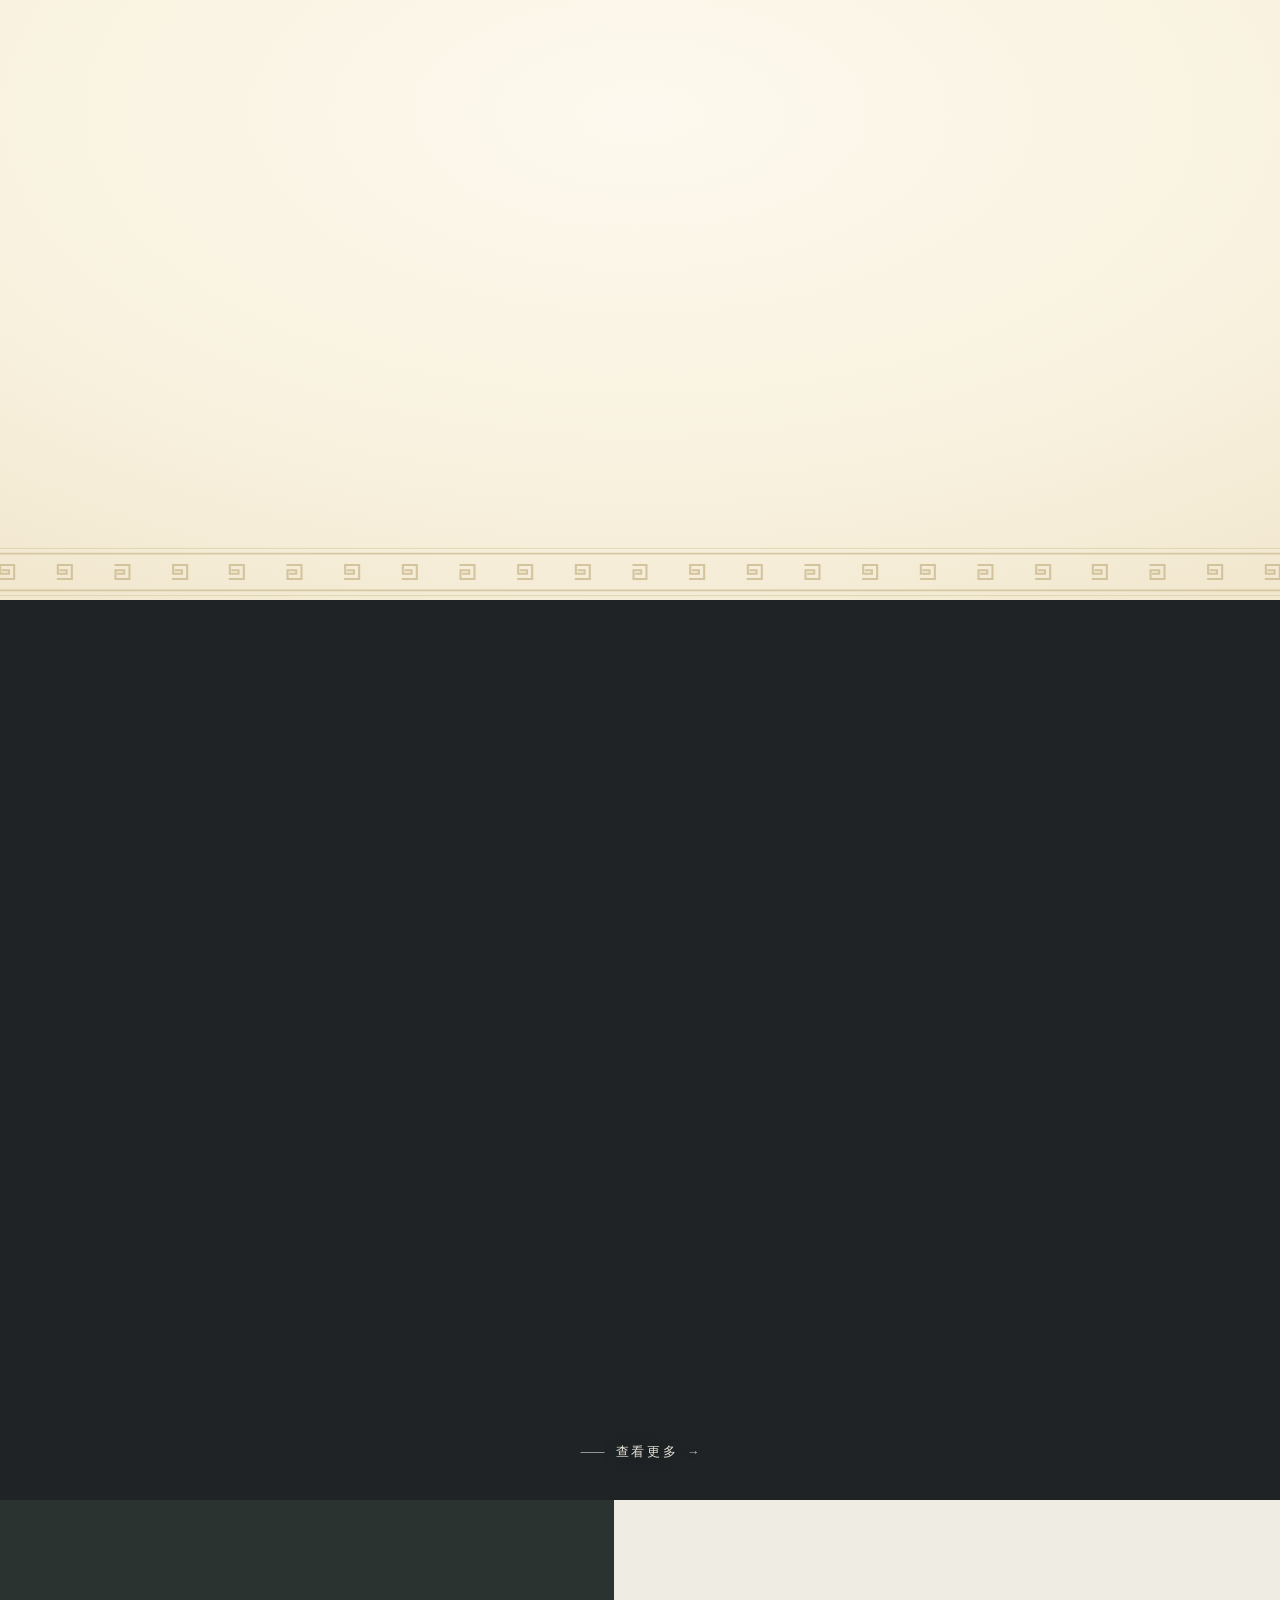
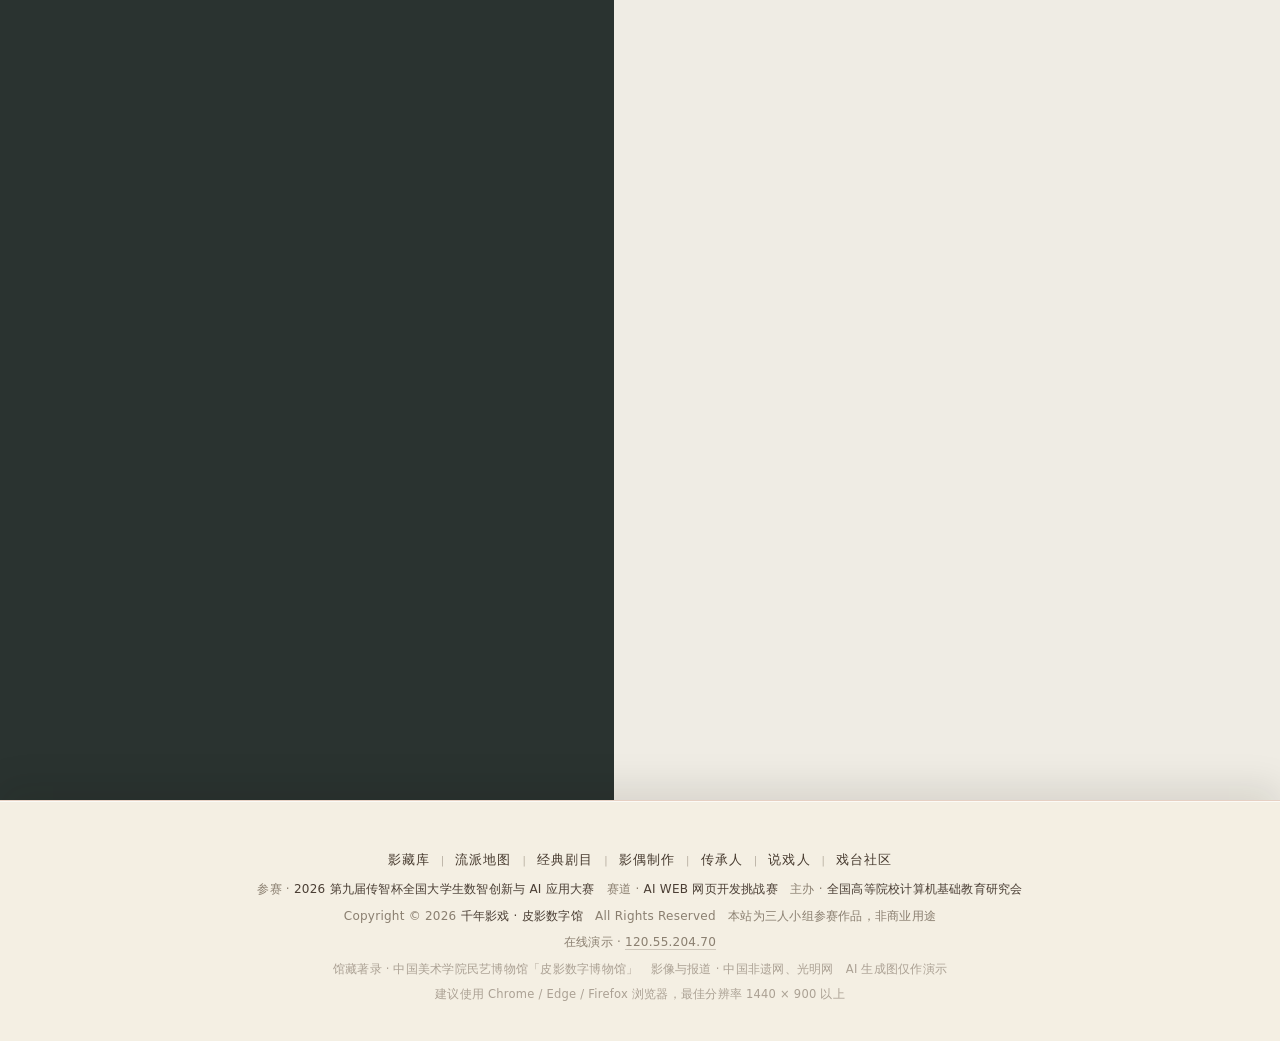
==== commit 4bb014ba: "经典剧目：白蛇传/西游记歌词同步为音频真实唱词 问题：页面歌词是概括性的七言句，与音频实际唱词完全无关 不改音频，按转写结果把歌词换成真实唱词并配真实起唱点： - 白蛇传：西湖依旧在/泪眼又相看/断桥" ====
--- a/index.html
+++ b/index.html
@@ -19,7 +19,7 @@
 <link rel="stylesheet" href="assets/css/brush.css?v=11405">
 <link rel="stylesheet" href="assets/css/token.css?v=11870">
 <link rel="stylesheet" href="assets/css/layout.css?v=11870">
-<link rel="stylesheet" href="assets/css/anim.css?v=11405">
+<link rel="stylesheet" href="assets/css/anim.css?v=11960">
 <link rel="stylesheet" href="assets/css/hover.css?v=11405">
 <link rel="stylesheet" href="assets/css/site.css?v=11910">
 <link rel="stylesheet" href="assets/css/eras.css?v=11741">
@@ -590,7 +590,7 @@
 <script src="assets/js/map.js?v=11405"></script>
 <script src="assets/js/parts.js?v=11405"></script>
 <script src="assets/js/inherit.js?v=11405"></script>
-<script src="assets/js/plays.js?v=11920"></script>
+<script src="assets/js/plays.js?v=11960"></script>
 <script src="assets/js/site.js?v=11405"></script>
 <script src="assets/js/news-data.js?v=11405"></script>
 <script src="assets/js/news-open.js?v=11405"></script>
--- a/assets/css/anim.css
+++ b/assets/css/anim.css
@@ -113,6 +113,8 @@
 .sec-plays.is-in .ly-line:nth-child(2) { animation: plDrop .66s cubic-bezier(.16, .86, .2, 1) .64s both; }
 .sec-plays.is-in .ly-line:nth-child(3) { animation: plDrop .66s cubic-bezier(.16, .86, .2, 1) .72s both; }
 .sec-plays.is-in .ly-line:nth-child(4) { animation: plDrop .66s cubic-bezier(.16, .86, .2, 1) .80s both; }
+.sec-plays.is-in .ly-line:nth-child(5) { animation: plDrop .66s cubic-bezier(.16, .86, .2, 1) .88s both; }
+.sec-plays.is-in .ly-line:nth-child(6) { animation: plDrop .66s cubic-bezier(.16, .86, .2, 1) .96s both; }
 
 .sec-plays.is-in .ly-audio { animation: plFade .6s var(--ease-out) .86s both; }
 .sec-plays.is-in .ly-foot  { animation: plFade .6s var(--ease-out) .92s both; }
